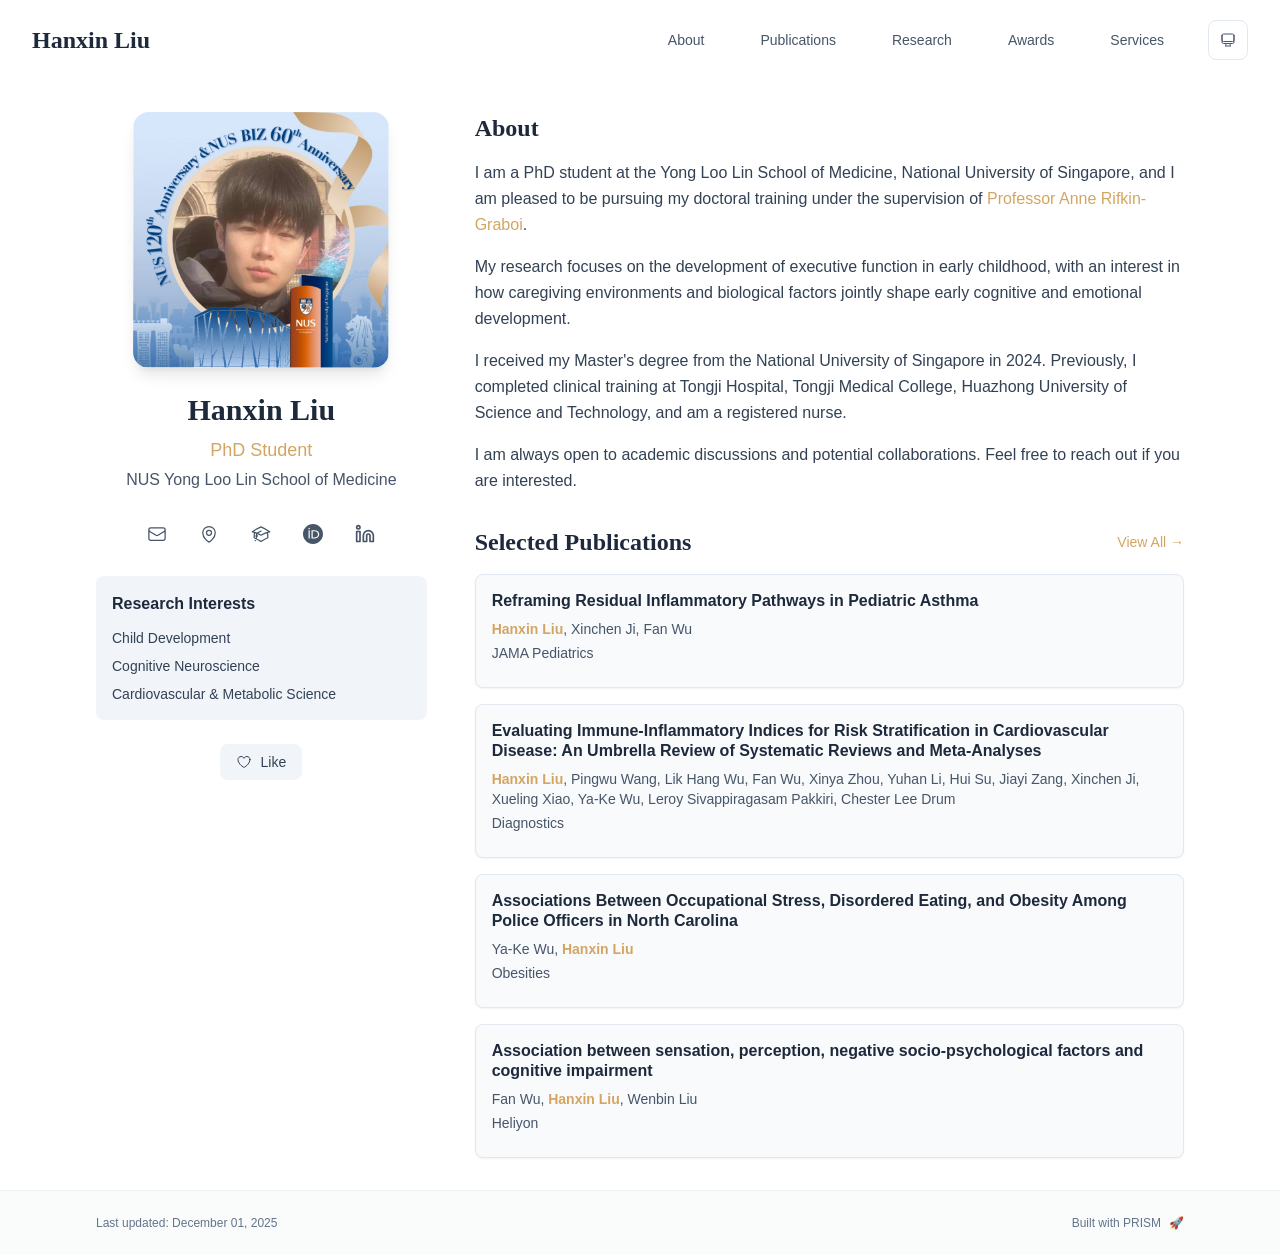
==== index.html @ 32fd1134 "Add files via upload" ====
<!DOCTYPE html><html lang="en" class="scroll-smooth"><head><meta charSet="utf-8"/><meta name="viewport" content="width=device-width, initial-scale=1"/><link rel="preload" as="image" href="/bio.jpg"/><link rel="stylesheet" href="/_next/static/css/c49b4651740069dc.css" data-precedence="next"/><link rel="preload" as="script" fetchPriority="low" href="/_next/static/chunks/webpack-dcf9f18cf6e4eb9d.js"/><script src="/_next/static/chunks/4bd1b696-70b6d399998de86a.js" async=""></script><script src="/_next/static/chunks/684-50096e198fb40285.js" async=""></script><script src="/_next/static/chunks/main-app-236dd68e7b3fca67.js" async=""></script><script src="/_next/static/chunks/161-2061caadb2018b27.js" async=""></script><script src="/_next/static/chunks/874-196dbf0660d69360.js" async=""></script><script src="/_next/static/chunks/538-db6f5e0ae9ac4156.js" async=""></script><script src="/_next/static/chunks/app/layout-16501180d33e631e.js" async=""></script><script src="/_next/static/chunks/12-4b59b9520356f054.js" async=""></script><script src="/_next/static/chunks/748-9f18ecc7c5218b77.js" async=""></script><script src="/_next/static/chunks/app/page-1da4b251d8e68644.js" async=""></script><link rel="icon" href="/favicon.svg" type="image/svg+xml"/><link rel="dns-prefetch" href="https://google-fonts.jialeliu.com"/><link rel="preconnect" href="https://google-fonts.jialeliu.com" crossorigin=""/><link rel="preload" as="style" href="https://google-fonts.jialeliu.com/css2?family=Inter:wght@300;400;500;600;700&amp;family=Crimson+Text:ital,wght@0,400;0,600;1,400&amp;display=swap"/><link rel="stylesheet" id="gfonts-css" href="https://google-fonts.jialeliu.com/css2?family=Inter:wght@300;400;500;600;700&amp;family=Crimson+Text:ital,wght@0,400;0,600;1,400&amp;display=swap" media="print"/><script>
              (function(){
                var l = document.getElementById('gfonts-css');
                if (!l) return;
                if (l.media !== 'all') {
                  l.addEventListener('load', function(){ try { l.media = 'all'; } catch(e){} });
                }
              })();
            </script><noscript><link rel="stylesheet" href="https://google-fonts.jialeliu.com/css2?family=Inter:wght@300;400;500;600;700&amp;family=Crimson+Text:ital,wght@0,400;0,600;1,400&amp;display=swap"/></noscript><script>
              try {
                const theme = localStorage.getItem('theme-storage');
                const parsed = theme ? JSON.parse(theme) : null;
                const setting = parsed?.state?.theme || 'system';
                const prefersDark = typeof window !== 'undefined' && window.matchMedia && window.matchMedia('(prefers-color-scheme: dark)').matches;
                const effective = setting === 'dark' ? 'dark' : (setting === 'light' ? 'light' : (prefersDark ? 'dark' : 'light'));
                var root = document.documentElement;
                root.classList.add(effective);
                root.setAttribute('data-theme', effective);
              } catch (e) {
                var root = document.documentElement;
                root.classList.add('light');
                root.setAttribute('data-theme', 'light');
              }
            </script><title>Hanxin Liu</title><meta name="description" content="PhD student at NUS Yong Loo Lin School of Medicine."/><meta name="author" content="Hanxin Liu"/><meta name="keywords" content="Hanxin Liu,PhD,Research,NUS Yong Loo Lin School of Medicine"/><meta name="creator" content="Hanxin Liu"/><meta name="publisher" content="Hanxin Liu"/><meta property="og:title" content="Hanxin Liu"/><meta property="og:description" content="PhD student at NUS Yong Loo Lin School of Medicine."/><meta property="og:site_name" content="Hanxin Liu&#x27;s Academic Website"/><meta property="og:locale" content="en_US"/><meta property="og:type" content="website"/><meta name="twitter:card" content="summary"/><meta name="twitter:title" content="Hanxin Liu"/><meta name="twitter:description" content="PhD student at NUS Yong Loo Lin School of Medicine."/><link rel="icon" href="/favicon.svg"/><script>document.querySelectorAll('body link[rel="icon"], body link[rel="apple-touch-icon"]').forEach(el => document.head.appendChild(el))</script><script src="/_next/static/chunks/polyfills-42372ed130431b0a.js" noModule=""></script></head><body class="font-sans antialiased"><div style="visibility:hidden"><nav class="fixed top-0 left-0 right-0 z-50" data-headlessui-state=""><div class="transition-all duration-300 ease-out bg-transparent" style="transform:translateY(-100px)"><div class="max-w-7xl mx-auto px-4 sm:px-6 lg:px-8"><div class="flex justify-between items-center h-16 lg:h-20"><div class="flex-shrink-0" tabindex="0"><a class="text-xl lg:text-2xl font-serif font-semibold text-primary hover:text-accent transition-colors duration-200" href="/">Hanxin Liu</a></div><div class="hidden lg:block"><div class="ml-10 flex items-center space-x-8"><div class="flex items-baseline space-x-8"><a class="relative px-3 py-2 text-sm font-medium transition-all duration-200 rounded hover:bg-accent/10 hover:shadow-sm text-primary" href="/"><span class="relative z-10">About</span><div class="absolute inset-0 bg-accent/10 rounded-lg"></div></a><a class="relative px-3 py-2 text-sm font-medium transition-all duration-200 rounded hover:bg-accent/10 hover:shadow-sm text-neutral-600 hover:text-primary" href="/publications/"><span class="relative z-10">Publications</span></a><a class="relative px-3 py-2 text-sm font-medium transition-all duration-200 rounded hover:bg-accent/10 hover:shadow-sm text-neutral-600 hover:text-primary" href="/research/"><span class="relative z-10">Research</span></a><a class="relative px-3 py-2 text-sm font-medium transition-all duration-200 rounded hover:bg-accent/10 hover:shadow-sm text-neutral-600 hover:text-primary" href="/awards/"><span class="relative z-10">Awards</span></a><a class="relative px-3 py-2 text-sm font-medium transition-all duration-200 rounded hover:bg-accent/10 hover:shadow-sm text-neutral-600 hover:text-primary" href="/services/"><span class="relative z-10">Services</span></a></div><div class="flex items-center justify-center w-10 h-10 rounded-lg border border-neutral-200 dark:border-[rgba(148,163,184,0.24)] bg-background dark:bg-neutral-800"><div class="w-4 h-4 rounded-full bg-neutral-300 animate-pulse"></div></div></div></div><div class="lg:hidden flex items-center space-x-2"><div class="flex items-center justify-center w-10 h-10 rounded-lg border border-neutral-200 dark:border-[rgba(148,163,184,0.24)] bg-background dark:bg-neutral-800"><div class="w-4 h-4 rounded-full bg-neutral-300 animate-pulse"></div></div><button class="inline-flex items-center justify-center p-2 rounded-md text-neutral-600 hover:text-primary hover:bg-neutral-100 dark:hover:bg-neutral-800 focus:outline-none focus:ring-2 focus:ring-inset focus:ring-accent transition-colors duration-200" id="headlessui-disclosure-button-«R5pdb»" type="button" aria-expanded="false" data-headlessui-state=""><span class="sr-only">Open main menu</span><div><svg xmlns="http://www.w3.org/2000/svg" fill="none" viewBox="0 0 24 24" stroke-width="1.5" stroke="currentColor" aria-hidden="true" data-slot="icon" class="block h-6 w-6"><path stroke-linecap="round" stroke-linejoin="round" d="M3.75 6.75h16.5M3.75 12h16.5m-16.5 5.25h16.5"></path></svg></div></button></div></div></div></div></nav><main class="min-h-screen pt-16 lg:pt-20"><div class="max-w-6xl mx-auto px-4 sm:px-6 lg:px-8 py-8 bg-background min-h-screen"><div class="grid grid-cols-1 lg:grid-cols-3 gap-12"><div class="lg:col-span-1"><div class="sticky top-8" style="opacity:0;transform:translateY(20px)"><div class="w-64 h-64 mx-auto mb-6 rounded-2xl overflow-hidden shadow-lg hover:shadow-xl transition-all duration-200 hover:scale-105"><img alt="Hanxin Liu" width="256" height="256" decoding="async" data-nimg="1" class="w-full h-full object-cover object-[32%_center]" style="color:transparent" src="/bio.jpg"/></div><div class="text-center mb-6"><h1 class="text-3xl font-serif font-bold text-primary mb-2">Hanxin Liu</h1><p class="text-lg text-accent font-medium mb-1">PhD Student</p><p class="text-neutral-600 mb-2">NUS Yong Loo Lin School of Medicine</p></div><div class="flex flex-wrap justify-center gap-3 sm:gap-4 mb-6 relative px-2"><div class="relative"><button class="p-2 sm:p-2 transition-colors duration-200 text-neutral-600 dark:text-neutral-400 hover:text-accent" aria-label="Email"><svg xmlns="http://www.w3.org/2000/svg" fill="none" viewBox="0 0 24 24" stroke-width="1.5" stroke="currentColor" aria-hidden="true" data-slot="icon" class="h-5 w-5"><path stroke-linecap="round" stroke-linejoin="round" d="M21.75 6.75v10.5a2.25 2.25 0 0 1-2.25 2.25h-15a2.25 2.25 0 0 1-2.25-2.25V6.75m19.5 0A2.25 2.25 0 0 0 19.5 4.5h-15a2.25 2.25 0 0 0-2.25 2.25m19.5 0v.243a2.25 2.25 0 0 1-1.07 1.916l-7.5 4.615a2.25 2.25 0 0 1-2.36 0L3.32 8.91a2.25 2.25 0 0 1-1.07-1.916V6.75"></path></svg></button></div><div class="relative"><button class="p-2 sm:p-2 transition-colors duration-200 text-neutral-600 dark:text-neutral-400 hover:text-accent" aria-label="Location"><svg xmlns="http://www.w3.org/2000/svg" fill="none" viewBox="0 0 24 24" stroke-width="1.5" stroke="currentColor" aria-hidden="true" data-slot="icon" class="h-5 w-5"><path stroke-linecap="round" stroke-linejoin="round" d="M15 10.5a3 3 0 1 1-6 0 3 3 0 0 1 6 0Z"></path><path stroke-linecap="round" stroke-linejoin="round" d="M19.5 10.5c0 7.142-7.5 11.25-7.5 11.25S4.5 17.642 4.5 10.5a7.5 7.5 0 1 1 15 0Z"></path></svg></button></div><a href="https://scholar.google.com/citations?user=C9t6Hq4AAAAJ&amp;hl=en&amp;sortby=pubdate" target="_blank" rel="noopener noreferrer" class="p-2 sm:p-2 text-neutral-600 dark:text-neutral-400 hover:text-accent transition-colors duration-200" aria-label="Google Scholar"><svg xmlns="http://www.w3.org/2000/svg" fill="none" viewBox="0 0 24 24" stroke-width="1.5" stroke="currentColor" aria-hidden="true" data-slot="icon" class="h-5 w-5"><path stroke-linecap="round" stroke-linejoin="round" d="M4.26 10.147a60.438 60.438 0 0 0-.491 6.347A48.62 48.62 0 0 1 12 20.904a48.62 48.62 0 0 1 8.232-4.41 60.46 60.46 0 0 0-.491-6.347m-15.482 0a50.636 50.636 0 0 0-2.658-.813A59.906 59.906 0 0 1 12 3.493a59.903 59.903 0 0 1 10.399 5.84c-.896.248-1.783.52-2.658.814m-15.482 0A50.717 50.717 0 0 1 12 13.489a50.702 50.702 0 0 1 7.74-3.342M6.75 15a.75.75 0 1 0 0-1.5.75.75 0 0 0 0 1.5Zm0 0v-3.675A55.378 55.378 0 0 1 12 8.443m-7.007 11.55A5.981 5.981 0 0 0 6.75 15.75v-1.5"></path></svg></a><a href="https://orcid.org/0009-0001-0729-7092" target="_blank" rel="noopener noreferrer" class="p-2 sm:p-2 text-neutral-600 dark:text-neutral-400 hover:text-accent transition-colors duration-200" aria-label="ORCID"><svg viewBox="0 0 24 24" fill="currentColor" class="h-5 w-5" xmlns="http://www.w3.org/2000/svg"><path d="M12 0C5.372 0 0 5.372 0 12s5.372 12 12 12 12-5.372 12-12S18.628 0 12 0zM7.369 4.378c.525 0 .947.431.947.947s-.422.947-.947.947a.95.95 0 0 1-.947-.947c0-.525.422-.947.947-.947zm-.722 3.038h1.444v10.041H6.647V7.416zm3.562 0h3.9c3.712 0 5.344 2.653 5.344 5.025 0 2.578-2.016 5.025-5.325 5.025h-3.919V7.416zm1.444 1.303v7.444h2.297c3.272 0 4.022-2.484 4.022-3.722 0-2.016-1.284-3.722-4.097-3.722h-2.222z"></path></svg></a><a href="https://www.linkedin.com/in/hanxinliu" target="_blank" rel="noopener noreferrer" class="p-2 sm:p-2 text-neutral-600 dark:text-neutral-400 hover:text-accent transition-colors duration-200" aria-label="LinkedIn"><svg xmlns="http://www.w3.org/2000/svg" width="24" height="24" viewBox="0 0 24 24" fill="none" stroke="currentColor" stroke-width="2" stroke-linecap="round" stroke-linejoin="round" class="lucide lucide-linkedin h-5 w-5" aria-hidden="true"><path d="M16 8a6 6 0 0 1 6 6v7h-4v-7a2 2 0 0 0-2-2 2 2 0 0 0-2 2v7h-4v-7a6 6 0 0 1 6-6z"></path><rect width="4" height="12" x="2" y="9"></rect><circle cx="4" cy="4" r="2"></circle></svg></a></div><div class="bg-neutral-100 dark:bg-neutral-800 rounded-lg p-4 mb-6 hover:shadow-lg transition-all duration-200 hover:scale-[1.02]"><h3 class="font-semibold text-primary mb-3">Research Interests</h3><div class="space-y-2 text-sm text-neutral-700 dark:text-neutral-500"><div>Child Development</div><div>Cognitive Neuroscience</div><div>Cardiovascular &amp; Metabolic Science</div></div></div><div class="flex justify-center"><div class="relative"><button class="flex items-center space-x-2 px-4 py-2 rounded-lg font-medium text-sm transition-all duration-200 bg-neutral-100 dark:bg-neutral-800 text-neutral-700 dark:text-neutral-500 hover:bg-red-50 dark:hover:bg-red-900/20 hover:text-red-600 dark:hover:text-red-400 cursor-pointer" tabindex="0"><svg xmlns="http://www.w3.org/2000/svg" fill="none" viewBox="0 0 24 24" stroke-width="1.5" stroke="currentColor" aria-hidden="true" data-slot="icon" class="h-4 w-4"><path stroke-linecap="round" stroke-linejoin="round" d="M21 8.25c0-2.485-2.099-4.5-4.688-4.5-1.935 0-3.597 1.126-4.312 2.733-.715-1.607-2.377-2.733-4.313-2.733C5.1 3.75 3 5.765 3 8.25c0 7.22 9 12 9 12s9-4.78 9-12Z"></path></svg><span>Like</span></button></div></div></div></div><div class="lg:col-span-2 space-y-8"><section id="about" class="scroll-mt-24 space-y-8"><section style="opacity:0;transform:translateY(20px)"><h2 class="text-2xl font-serif font-bold text-primary mb-4">About</h2><div class="text-neutral-700 dark:text-neutral-600 leading-relaxed"><p class="mb-4 last:mb-0">I am a PhD student at the Yong Loo Lin School of Medicine, National University of Singapore, and I am pleased to be pursuing my doctoral training under the supervision of <a href="https://discovery.nus.edu.sg/28532-anne-rifkingraboi" node="[object Object]" target="_blank" rel="noopener noreferrer" class="text-accent font-medium transition-all duration-200 rounded hover:bg-accent/10 hover:shadow-sm">Professor Anne Rifkin-Graboi</a>.</p>
<p class="mb-4 last:mb-0">My research focuses on the development of executive function in early childhood, with an interest in how caregiving environments and biological factors jointly shape early cognitive and emotional development.</p>
<p class="mb-4 last:mb-0">I received my Master&#x27;s degree from the National University of Singapore in 2024. Previously, I completed clinical training at Tongji Hospital, Tongji Medical College, Huazhong University of Science and Technology, and am a registered nurse.</p>
<p class="mb-4 last:mb-0">I am always open to academic discussions and potential collaborations. Feel free to reach out if you are interested.</p></div></section><section style="opacity:0;transform:translateY(20px)"><div class="flex items-center justify-between mb-4"><h2 class="text-2xl font-serif font-bold text-primary">Selected Publications</h2><a class="text-accent hover:text-accent-dark text-sm font-medium transition-all duration-200 rounded hover:bg-accent/10 hover:shadow-sm" href="/publications/">View All →</a></div><div class="space-y-4"><div class="bg-neutral-50 dark:bg-neutral-800 p-4 rounded-lg shadow-sm border border-neutral-200 dark:border-[rgba(148,163,184,0.24)] hover:shadow-lg transition-all duration-200 hover:scale-[1.02]" style="opacity:0;transform:translateY(20px)"><h3 class="font-semibold text-primary mb-2 leading-tight">Reframing Residual Inflammatory Pathways in Pediatric Asthma</h3><p class="text-sm text-neutral-600 dark:text-neutral-500 mb-1"><span><span class="font-semibold text-accent ">Hanxin Liu</span>, </span><span><span class=" ">Xinchen Ji</span>, </span><span><span class=" ">Fan Wu</span></span></p><p class="text-sm text-neutral-600 dark:text-neutral-500 mb-2">JAMA Pediatrics</p></div><div class="bg-neutral-50 dark:bg-neutral-800 p-4 rounded-lg shadow-sm border border-neutral-200 dark:border-[rgba(148,163,184,0.24)] hover:shadow-lg transition-all duration-200 hover:scale-[1.02]" style="opacity:0;transform:translateY(20px)"><h3 class="font-semibold text-primary mb-2 leading-tight">Evaluating Immune-Inflammatory Indices for Risk Stratification in Cardiovascular Disease: An Umbrella Review of Systematic Reviews and Meta-Analyses</h3><p class="text-sm text-neutral-600 dark:text-neutral-500 mb-1"><span><span class="font-semibold text-accent ">Hanxin Liu</span>, </span><span><span class=" ">Pingwu Wang</span>, </span><span><span class=" ">Lik Hang Wu</span>, </span><span><span class=" ">Fan Wu</span>, </span><span><span class=" ">Xinya Zhou</span>, </span><span><span class=" ">Yuhan Li</span>, </span><span><span class=" ">Hui Su</span>, </span><span><span class=" ">Jiayi Zang</span>, </span><span><span class=" ">Xinchen Ji</span>, </span><span><span class=" ">Xueling Xiao</span>, </span><span><span class=" ">Ya-Ke Wu</span>, </span><span><span class=" ">Leroy Sivappiragasam Pakkiri</span>, </span><span><span class=" ">Chester Lee Drum</span></span></p><p class="text-sm text-neutral-600 dark:text-neutral-500 mb-2">Diagnostics</p></div><div class="bg-neutral-50 dark:bg-neutral-800 p-4 rounded-lg shadow-sm border border-neutral-200 dark:border-[rgba(148,163,184,0.24)] hover:shadow-lg transition-all duration-200 hover:scale-[1.02]" style="opacity:0;transform:translateY(20px)"><h3 class="font-semibold text-primary mb-2 leading-tight">Associations Between Occupational Stress, Disordered Eating, and Obesity Among Police Officers in North Carolina</h3><p class="text-sm text-neutral-600 dark:text-neutral-500 mb-1"><span><span class=" ">Ya-Ke Wu</span>, </span><span><span class="font-semibold text-accent ">Hanxin Liu</span></span></p><p class="text-sm text-neutral-600 dark:text-neutral-500 mb-2">Obesities</p></div><div class="bg-neutral-50 dark:bg-neutral-800 p-4 rounded-lg shadow-sm border border-neutral-200 dark:border-[rgba(148,163,184,0.24)] hover:shadow-lg transition-all duration-200 hover:scale-[1.02]" style="opacity:0;transform:translateY(20px)"><h3 class="font-semibold text-primary mb-2 leading-tight">Association between sensation, perception, negative socio-psychological factors and cognitive impairment</h3><p class="text-sm text-neutral-600 dark:text-neutral-500 mb-1"><span><span class=" ">Fan Wu</span>, </span><span><span class="font-semibold text-accent ">Hanxin Liu</span>, </span><span><span class=" ">Wenbin Liu</span></span></p><p class="text-sm text-neutral-600 dark:text-neutral-500 mb-2">Heliyon</p></div></div></section></section></div></div></div><!--$--><!--/$--><!--$--><!--/$--></main><footer class="border-t border-neutral-200/50 bg-neutral-50/50 dark:bg-neutral-900/50 dark:border-neutral-700/50"><div class="max-w-6xl mx-auto px-4 sm:px-6 lg:px-8 py-6"><div class="flex flex-col sm:flex-row justify-between items-center gap-2"><p class="text-xs text-neutral-500">Last updated: <!-- -->December 01, 2025</p><p class="text-xs text-neutral-500 flex items-center"><a href="https://github.com/xyjoey/PRISM" target="_blank" rel="noopener noreferrer">Built with PRISM</a><span class="ml-2">🚀</span></p></div></div></footer></div><script src="/_next/static/chunks/webpack-dcf9f18cf6e4eb9d.js" async=""></script><script>(self.__next_f=self.__next_f||[]).push([0])</script><script>self.__next_f.push([1,"1:\"$Sreact.fragment\"\n2:I[3719,[\"161\",\"static/chunks/161-2061caadb2018b27.js\",\"874\",\"static/chunks/874-196dbf0660d69360.js\",\"538\",\"static/chunks/538-db6f5e0ae9ac4156.js\",\"177\",\"static/chunks/app/layout-16501180d33e631e.js\"],\"ThemeProvider\"]\n3:I[768,[\"161\",\"static/chunks/161-2061caadb2018b27.js\",\"874\",\"static/chunks/874-196dbf0660d69360.js\",\"538\",\"static/chunks/538-db6f5e0ae9ac4156.js\",\"177\",\"static/chunks/app/layout-16501180d33e631e.js\"],\"default\"]\n4:I[7555,[],\"\"]\n5:I[1295,[],\"\"]\n6:I[2548,[\"161\",\"static/chunks/161-2061caadb2018b27.js\",\"874\",\"static/chunks/874-196dbf0660d69360.js\",\"538\",\"static/chunks/538-db6f5e0ae9ac4156.js\",\"177\",\"static/chunks/app/layout-16501180d33e631e.js\"],\"default\"]\n7:I[7437,[\"161\",\"static/chunks/161-2061caadb2018b27.js\",\"12\",\"static/chunks/12-4b59b9520356f054.js\",\"874\",\"static/chunks/874-196dbf0660d69360.js\",\"748\",\"static/chunks/748-9f18ecc7c5218b77.js\",\"974\",\"static/chunks/app/page-1da4b251d8e68644.js\"],\"default\"]\n8:I[9507,[\"161\",\"static/chunks/161-2061caadb2018b27.js\",\"12\",\"static/chunks/12-4b59b9520356f054.js\",\"874\",\"static/chunks/874-196dbf0660d69360.js\",\"748\",\"static/chunks/748-9f18ecc7c5218b77.js\",\"974\",\"static/chunks/app/page-1da4b251d8e68644.js\"],\"default\"]\n9:I[5218,[\"161\",\"static/chunks/161-2061caadb2018b27.js\",\"12\",\"static/chunks/12-4b59b9520356f054.js\",\"874\",\"static/chunks/874-196dbf0660d69360.js\",\"748\",\"static/chunks/748-9f18ecc7c5218b77.js\",\"974\",\"static/chunks/app/page-1da4b251d8e68644.js\"],\"default\"]\na:I[9665,[],\"MetadataBoundary\"]\nc:I[9665,[],\"OutletBoundary\"]\nf:I[4911,[],\"AsyncMetadataOutlet\"]\n11:I[9665,[],\"ViewportBoundary\"]\n13:I[6614,[],\"\"]\n:HL[\"/_next/static/css/c49b4651740069dc.css\",\"style\"]\n"])</script><script>self.__next_f.push([1,"0:{\"P\":null,\"b\":\"_r0JbCl83ejbE6G-gMsQu\",\"p\":\"\",\"c\":[\"\",\"\"],\"i\":false,\"f\":[[[\"\",{\"children\":[\"__PAGE__\",{}]},\"$undefined\",\"$undefined\",true],[\"\",[\"$\",\"$1\",\"c\",{\"children\":[[[\"$\",\"link\",\"0\",{\"rel\":\"stylesheet\",\"href\":\"/_next/static/css/c49b4651740069dc.css\",\"precedence\":\"next\",\"crossOrigin\":\"$undefined\",\"nonce\":\"$undefined\"}]],[\"$\",\"html\",null,{\"lang\":\"en\",\"className\":\"scroll-smooth\",\"suppressHydrationWarning\":true,\"children\":[[\"$\",\"head\",null,{\"children\":[[\"$\",\"link\",null,{\"rel\":\"icon\",\"href\":\"/favicon.svg\",\"type\":\"image/svg+xml\"}],[\"$\",\"link\",null,{\"rel\":\"dns-prefetch\",\"href\":\"https://google-fonts.jialeliu.com\"}],[\"$\",\"link\",null,{\"rel\":\"preconnect\",\"href\":\"https://google-fonts.jialeliu.com\",\"crossOrigin\":\"\"}],[\"$\",\"link\",null,{\"rel\":\"preload\",\"as\":\"style\",\"href\":\"https://google-fonts.jialeliu.com/css2?family=Inter:wght@300;400;500;600;700\u0026family=Crimson+Text:ital,wght@0,400;0,600;1,400\u0026display=swap\"}],[\"$\",\"link\",null,{\"rel\":\"stylesheet\",\"id\":\"gfonts-css\",\"href\":\"https://google-fonts.jialeliu.com/css2?family=Inter:wght@300;400;500;600;700\u0026family=Crimson+Text:ital,wght@0,400;0,600;1,400\u0026display=swap\",\"media\":\"print\"}],[\"$\",\"script\",null,{\"dangerouslySetInnerHTML\":{\"__html\":\"\\n              (function(){\\n                var l = document.getElementById('gfonts-css');\\n                if (!l) return;\\n                if (l.media !== 'all') {\\n                  l.addEventListener('load', function(){ try { l.media = 'all'; } catch(e){} });\\n                }\\n              })();\\n            \"}}],[\"$\",\"noscript\",null,{\"children\":[\"$\",\"link\",null,{\"rel\":\"stylesheet\",\"href\":\"https://google-fonts.jialeliu.com/css2?family=Inter:wght@300;400;500;600;700\u0026family=Crimson+Text:ital,wght@0,400;0,600;1,400\u0026display=swap\"}]}],[\"$\",\"script\",null,{\"dangerouslySetInnerHTML\":{\"__html\":\"\\n              try {\\n                const theme = localStorage.getItem('theme-storage');\\n                const parsed = theme ? JSON.parse(theme) : null;\\n                const setting = parsed?.state?.theme || 'system';\\n                const prefersDark = typeof window !== 'undefined' \u0026\u0026 window.matchMedia \u0026\u0026 window.matchMedia('(prefers-color-scheme: dark)').matches;\\n                const effective = setting === 'dark' ? 'dark' : (setting === 'light' ? 'light' : (prefersDark ? 'dark' : 'light'));\\n                var root = document.documentElement;\\n                root.classList.add(effective);\\n                root.setAttribute('data-theme', effective);\\n              } catch (e) {\\n                var root = document.documentElement;\\n                root.classList.add('light');\\n                root.setAttribute('data-theme', 'light');\\n              }\\n            \"}}]]}],[\"$\",\"body\",null,{\"className\":\"font-sans antialiased\",\"children\":[\"$\",\"$L2\",null,{\"children\":[[\"$\",\"$L3\",null,{\"items\":[{\"title\":\"About\",\"type\":\"page\",\"target\":\"about\",\"href\":\"/\"},{\"title\":\"Publications\",\"type\":\"page\",\"target\":\"publications\",\"href\":\"/publications\"},{\"title\":\"Research\",\"type\":\"page\",\"target\":\"research\",\"href\":\"/research\"},{\"title\":\"Awards\",\"type\":\"page\",\"target\":\"awards\",\"href\":\"/awards\"},{\"title\":\"Services\",\"type\":\"page\",\"target\":\"services\",\"href\":\"/services\"}],\"siteTitle\":\"Hanxin Liu\",\"enableOnePageMode\":false}],[\"$\",\"main\",null,{\"className\":\"min-h-screen pt-16 lg:pt-20\",\"children\":[\"$\",\"$L4\",null,{\"parallelRouterKey\":\"children\",\"error\":\"$undefined\",\"errorStyles\":\"$undefined\",\"errorScripts\":\"$undefined\",\"template\":[\"$\",\"$L5\",null,{}],\"templateStyles\":\"$undefined\",\"templateScripts\":\"$undefined\",\"notFound\":[[[\"$\",\"title\",null,{\"children\":\"404: This page could not be found.\"}],[\"$\",\"div\",null,{\"style\":{\"fontFamily\":\"system-ui,\\\"Segoe UI\\\",Roboto,Helvetica,Arial,sans-serif,\\\"Apple Color Emoji\\\",\\\"Segoe UI Emoji\\\"\",\"height\":\"100vh\",\"textAlign\":\"center\",\"display\":\"flex\",\"flexDirection\":\"column\",\"alignItems\":\"center\",\"justifyContent\":\"center\"},\"children\":[\"$\",\"div\",null,{\"children\":[[\"$\",\"style\",null,{\"dangerouslySetInnerHTML\":{\"__html\":\"body{color:#000;background:#fff;margin:0}.next-error-h1{border-right:1px solid rgba(0,0,0,.3)}@media (prefers-color-scheme:dark){body{color:#fff;background:#000}.next-error-h1{border-right:1px solid rgba(255,255,255,.3)}}\"}}],[\"$\",\"h1\",null,{\"className\":\"next-error-h1\",\"style\":{\"display\":\"inline-block\",\"margin\":\"0 20px 0 0\",\"padding\":\"0 23px 0 0\",\"fontSize\":24,\"fontWeight\":500,\"verticalAlign\":\"top\",\"lineHeight\":\"49px\"},\"children\":404}],[\"$\",\"div\",null,{\"style\":{\"display\":\"inline-block\"},\"children\":[\"$\",\"h2\",null,{\"style\":{\"fontSize\":14,\"fontWeight\":400,\"lineHeight\":\"49px\",\"margin\":0},\"children\":\"This page could not be found.\"}]}]]}]}]],[]],\"forbidden\":\"$undefined\",\"unauthorized\":\"$undefined\"}]}],[\"$\",\"$L6\",null,{\"lastUpdated\":\"December 01, 2025\"}]]}]}]]}]]}],{\"children\":[\"__PAGE__\",[\"$\",\"$1\",\"c\",{\"children\":[[\"$\",\"div\",null,{\"className\":\"max-w-6xl mx-auto px-4 sm:px-6 lg:px-8 py-8 bg-background min-h-screen\",\"children\":[\"$\",\"div\",null,{\"className\":\"grid grid-cols-1 lg:grid-cols-3 gap-12\",\"children\":[[\"$\",\"div\",null,{\"className\":\"lg:col-span-1\",\"children\":[\"$\",\"$L7\",null,{\"author\":{\"name\":\"Hanxin Liu\",\"title\":\"PhD Student\",\"institution\":\"NUS Yong Loo Lin School of Medicine\",\"avatar\":\"/bio.jpg\"},\"social\":{\"email\":\"hanxin_liu@u.nus.edu\",\"location\":\"Singapore\",\"location_url\":\"https://maps.google.com/?q=Yong+Loo+Lin+School+of+Medicine+NUS\",\"location_details\":[\"NUHS Tower Block\",\"1E Kent Ridge Road, Singapore\"],\"google_scholar\":\"https://scholar.google.com/citations?user=C9t6Hq4AAAAJ\u0026hl=en\u0026sortby=pubdate\",\"orcid\":\"https://orcid.org/0009-0001-0729-7092\",\"linkedin\":\"https://www.linkedin.com/in/hanxinliu\"},\"features\":{\"enable_likes\":true,\"enable_one_page_mode\":false},\"researchInterests\":[\"Child Development\",\"Cognitive Neuroscience\",\"Cardiovascular \u0026 Metabolic Science\"]}]}],[\"$\",\"div\",null,{\"className\":\"lg:col-span-2 space-y-8\",\"children\":[[\"$\",\"section\",\"about\",{\"id\":\"about\",\"className\":\"scroll-mt-24 space-y-8\",\"children\":[[[\"$\",\"$L8\",\"about\",{\"content\":\"I am a PhD student at the Yong Loo Lin School of Medicine, National University of Singapore, and I am pleased to be pursuing my doctoral training under the supervision of [Professor Anne Rifkin-Graboi](https://discovery.nus.edu.sg/28532-anne-rifkingraboi).\\n\\nMy research focuses on the development of executive function in early childhood, with an interest in how caregiving environments and biological factors jointly shape early cognitive and emotional development.\\n\\nI received my Master's degree from the National University of Singapore in 2024. Previously, I completed clinical training at Tongji Hospital, Tongji Medical College, Huazhong University of Science and Technology, and am a registered nurse.\\n\\nI am always open to academic discussions and potential collaborations. Feel free to reach out if you are interested.\",\"title\":\"About\"}],[\"$\",\"$L9\",\"featured_publications\",{\"publications\":[{\"id\":\"liu2025reframing\",\"title\":\"Reframing Residual Inflammatory Pathways in Pediatric Asthma\",\"authors\":[{\"name\":\"Hanxin Liu\",\"isHighlighted\":true,\"isCorresponding\":false,\"isCoAuthor\":false},{\"name\":\"Xinchen Ji\",\"isHighlighted\":false,\"isCorresponding\":false,\"isCoAuthor\":false},{\"name\":\"Fan Wu\",\"isHighlighted\":false,\"isCorresponding\":false,\"isCoAuthor\":false}],\"year\":2025,\"type\":\"journal\",\"status\":\"published\",\"tags\":[\"JCR-Q1\"],\"keywords\":\"$0:f:0:1:2:children:1:props:children:0:props:children:props:children:1:props:children:0:props:children:0:1:props:publications:0:tags\",\"researchArea\":\"machine-learning\",\"journal\":\"JAMA Pediatrics\",\"conference\":\"\",\"doi\":\"https://doi.org/10.1001/jamapediatrics.2025.4276\",\"abstract\":\"\",\"description\":\"\",\"selected\":true,\"bibtex\":\"@article{liu2025reframing,\\n  title = {Reframing Residual Inflammatory Pathways in Pediatric Asthma},\\n  author = {Liu, Hanxin and Ji, Xinchen and Wu, Fan},\\n  journal = {JAMA Pediatrics},\\n  year = {2025},\\n  doi = {https://doi.org/10.1001/jamapediatrics.2025.4276}\\n}\"},{\"id\":\"liu2025evaluating\",\"title\":\"Evaluating Immune-Inflammatory Indices for Risk Stratification in Cardiovascular Disease: An Umbrella Review of Systematic Reviews and Meta-Analyses\",\"authors\":[{\"name\":\"Hanxin Liu\",\"isHighlighted\":true,\"isCorresponding\":false,\"isCoAuthor\":false},{\"name\":\"Pingwu Wang\",\"isHighlighted\":false,\"isCorresponding\":false,\"isCoAuthor\":false},{\"name\":\"Lik Hang Wu\",\"isHighlighted\":false,\"isCorresponding\":false,\"isCoAuthor\":false},{\"name\":\"Fan Wu\",\"isHighlighted\":false,\"isCorresponding\":false,\"isCoAuthor\":false},{\"name\":\"Xinya Zhou\",\"isHighlighted\":false,\"isCorresponding\":false,\"isCoAuthor\":false},{\"name\":\"Yuhan Li\",\"isHighlighted\":false,\"isCorresponding\":false,\"isCoAuthor\":false},{\"name\":\"Hui Su\",\"isHighlighted\":false,\"isCorresponding\":false,\"isCoAuthor\":false},{\"name\":\"Jiayi Zang\",\"isHighlighted\":false,\"isCorresponding\":false,\"isCoAuthor\":false},{\"name\":\"Xinchen Ji\",\"isHighlighted\":false,\"isCorresponding\":false,\"isCoAuthor\":false},{\"name\":\"Xueling Xiao\",\"isHighlighted\":false,\"isCorresponding\":false,\"isCoAuthor\":false},{\"name\":\"Ya-Ke Wu\",\"isHighlighted\":false,\"isCorresponding\":false,\"isCoAuthor\":false},{\"name\":\"Leroy Sivappiragasam Pakkiri\",\"isHighlighted\":false,\"isCorresponding\":false,\"isCoAuthor\":false},{\"name\":\"Chester Lee Drum\",\"isHighlighted\":false,\"isCorresponding\":false,\"isCoAuthor\":false}],\"year\":2025,\"type\":\"journal\",\"status\":\"published\",\"tags\":[\"JCR-Q1\"],\"keywords\":\"$0:f:0:1:2:children:1:props:children:0:props:children:props:children:1:props:children:0:props:children:0:1:props:publications:1:tags\",\"researchArea\":\"machine-learning\",\"journal\":\"Diagnostics\",\"conference\":\"\",\"volume\":\"15\",\"issue\":\"22\",\"pages\":\"2862\",\"doi\":\"https://doi.org/10.3390/diagnostics15222862\",\"abstract\":\"\",\"description\":\"\",\"selected\":true,\"bibtex\":\"@article{liu2025evaluating,\\n  title = {Evaluating Immune-Inflammatory Indices for Risk Stratification in Cardiovascular Disease: An Umbrella Review of Systematic Reviews and Meta-Analyses},\\n  author = {Liu, Hanxin and Wang, Pingwu and Wu, Lik Hang and Wu, Fan and Zhou, Xinya and Li, Yuhan and Su, Hui and Zang, Jiayi and Ji, Xinchen and Xiao, Xueling and Wu, Ya-Ke and Pakkiri, Leroy Sivappiragasam and Drum, Chester Lee},\\n  journal = {Diagnostics},\\n  year = {2025},\\n  volume = {15},\\n  number = {22},\\n  pages = {2862},\\n  publisher = {Multidisciplinary Digital Publishing Institute},\\n  doi = {https://doi.org/10.3390/diagnostics15222862}\\n}\"},{\"id\":\"wu2025associations\",\"title\":\"Associations Between Occupational Stress, Disordered Eating, and Obesity Among Police Officers in North Carolina\",\"authors\":[{\"name\":\"Ya-Ke Wu\",\"isHighlighted\":false,\"isCorresponding\":false,\"isCoAuthor\":false},{\"name\":\"Hanxin Liu\",\"isHighlighted\":true,\"isCorresponding\":false,\"isCoAuthor\":false}],\"year\":2025,\"type\":\"journal\",\"status\":\"published\",\"tags\":[],\"keywords\":\"$0:f:0:1:2:children:1:props:children:0:props:children:props:children:1:props:children:0:props:children:0:1:props:publications:2:tags\",\"researchArea\":\"machine-learning\",\"journal\":\"Obesities\",\"conference\":\"\",\"volume\":\"5\",\"issue\":\"3\",\"pages\":\"65\",\"doi\":\"https://doi.org/10.3390/obesities5030065\",\"abstract\":\"\",\"description\":\"\",\"selected\":true,\"bibtex\":\"@article{wu2025associations,\\n  title = {Associations Between Occupational Stress, Disordered Eating, and Obesity Among Police Officers in North Carolina},\\n  author = {Wu, Ya-Ke and Liu, Hanxin},\\n  journal = {Obesities},\\n  year = {2025},\\n  volume = {5},\\n  number = {3},\\n  pages = {65},\\n  publisher = {Multidisciplinary Digital Publishing Institute},\\n  doi = {https://doi.org/10.3390/obesities5030065}\\n}\"},{\"id\":\"wu2023association\",\"title\":\"Association between sensation, perception, negative socio-psychological factors and cognitive impairment\",\"authors\":[{\"name\":\"Fan Wu\",\"isHighlighted\":false,\"isCorresponding\":false,\"isCoAuthor\":false},{\"name\":\"Hanxin Liu\",\"isHighlighted\":true,\"isCorresponding\":false,\"isCoAuthor\":false},{\"name\":\"Wenbin Liu\",\"isHighlighted\":false,\"isCorresponding\":false,\"isCoAuthor\":false}],\"year\":2023,\"type\":\"journal\",\"status\":\"published\",\"tags\":[\"JCR-Q1\"],\"keywords\":\"$0:f:0:1:2:children:1:props:children:0:props:children:props:children:1:props:children:0:props:children:0:1:props:publications:3:tags\",\"researchArea\":\"machine-learning\",\"journal\":\"Heliyon\",\"conference\":\"\",\"volume\":\"9\",\"issue\":\"11\",\"doi\":\"https://doi.org/10.1016/j.heliyon.2023.e22101\",\"abstract\":\"\",\"description\":\"\",\"selected\":true,\"bibtex\":\"@article{wu2023association,\\n  title = {Association between sensation, perception, negative socio-psychological factors and cognitive impairment},\\n  author = {Wu, Fan and Liu, Hanxin and Liu, Wenbin},\\n  journal = {Heliyon},\\n  year = {2023},\\n  volume = {9},\\n  number = {11},\\n  publisher = {Elsevier},\\n  doi = {https://doi.org/10.1016/j.heliyon.2023.e22101}\\n}\"}],\"title\":\"Selected Publications\",\"enableOnePageMode\":false}]],false,false,false]}]]}]]}]}],[\"$\",\"$La\",null,{\"children\":\"$Lb\"}],null,[\"$\",\"$Lc\",null,{\"children\":[\"$Ld\",\"$Le\",[\"$\",\"$Lf\",null,{\"promise\":\"$@10\"}]]}]]}],{},null,false]},null,false],[\"$\",\"$1\",\"h\",{\"children\":[null,[\"$\",\"$1\",\"uLJ-SGKgbuQq2jzGUk_Yk\",{\"children\":[[\"$\",\"$L11\",null,{\"children\":\"$L12\"}],null]}],null]}],false]],\"m\":\"$undefined\",\"G\":[\"$13\",\"$undefined\"],\"s\":false,\"S\":true}\n"])</script><script>self.__next_f.push([1,"14:\"$Sreact.suspense\"\n15:I[4911,[],\"AsyncMetadata\"]\nb:[\"$\",\"$14\",null,{\"fallback\":null,\"children\":[\"$\",\"$L15\",null,{\"promise\":\"$@16\"}]}]\n"])</script><script>self.__next_f.push([1,"e:null\n"])</script><script>self.__next_f.push([1,"12:[[\"$\",\"meta\",\"0\",{\"charSet\":\"utf-8\"}],[\"$\",\"meta\",\"1\",{\"name\":\"viewport\",\"content\":\"width=device-width, initial-scale=1\"}]]\nd:null\n"])</script><script>self.__next_f.push([1,"16:{\"metadata\":[[\"$\",\"title\",\"0\",{\"children\":\"Hanxin Liu\"}],[\"$\",\"meta\",\"1\",{\"name\":\"description\",\"content\":\"PhD student at NUS Yong Loo Lin School of Medicine.\"}],[\"$\",\"meta\",\"2\",{\"name\":\"author\",\"content\":\"Hanxin Liu\"}],[\"$\",\"meta\",\"3\",{\"name\":\"keywords\",\"content\":\"Hanxin Liu,PhD,Research,NUS Yong Loo Lin School of Medicine\"}],[\"$\",\"meta\",\"4\",{\"name\":\"creator\",\"content\":\"Hanxin Liu\"}],[\"$\",\"meta\",\"5\",{\"name\":\"publisher\",\"content\":\"Hanxin Liu\"}],[\"$\",\"meta\",\"6\",{\"property\":\"og:title\",\"content\":\"Hanxin Liu\"}],[\"$\",\"meta\",\"7\",{\"property\":\"og:description\",\"content\":\"PhD student at NUS Yong Loo Lin School of Medicine.\"}],[\"$\",\"meta\",\"8\",{\"property\":\"og:site_name\",\"content\":\"Hanxin Liu's Academic Website\"}],[\"$\",\"meta\",\"9\",{\"property\":\"og:locale\",\"content\":\"en_US\"}],[\"$\",\"meta\",\"10\",{\"property\":\"og:type\",\"content\":\"website\"}],[\"$\",\"meta\",\"11\",{\"name\":\"twitter:card\",\"content\":\"summary\"}],[\"$\",\"meta\",\"12\",{\"name\":\"twitter:title\",\"content\":\"Hanxin Liu\"}],[\"$\",\"meta\",\"13\",{\"name\":\"twitter:description\",\"content\":\"PhD student at NUS Yong Loo Lin School of Medicine.\"}],[\"$\",\"link\",\"14\",{\"rel\":\"icon\",\"href\":\"/favicon.svg\"}]],\"error\":null,\"digest\":\"$undefined\"}\n10:{\"metadata\":\"$16:metadata\",\"error\":null,\"digest\":\"$undefined\"}\n"])</script></body></html>
---- _next/static/css/c49b4651740069dc.css ----
/*! tailwindcss v4.1.18 | MIT License | https://tailwindcss.com */@layer properties{@supports (((-webkit-hyphens:none)) and (not (margin-trim:inline))) or ((-moz-orient:inline) and (not (color:rgb(from red r g b)))){*,::backdrop,:after,:before{--tw-translate-x:0;--tw-translate-y:0;--tw-translate-z:0;--tw-rotate-x:initial;--tw-rotate-y:initial;--tw-rotate-z:initial;--tw-skew-x:initial;--tw-skew-y:initial;--tw-space-y-reverse:0;--tw-space-x-reverse:0;--tw-border-style:solid;--tw-leading:initial;--tw-font-weight:initial;--tw-shadow:0 0 #0000;--tw-shadow-color:initial;--tw-shadow-alpha:100%;--tw-inset-shadow:0 0 #0000;--tw-inset-shadow-color:initial;--tw-inset-shadow-alpha:100%;--tw-ring-color:initial;--tw-ring-shadow:0 0 #0000;--tw-inset-ring-color:initial;--tw-inset-ring-shadow:0 0 #0000;--tw-ring-inset:initial;--tw-ring-offset-width:0px;--tw-ring-offset-color:#fff;--tw-ring-offset-shadow:0 0 #0000;--tw-blur:initial;--tw-brightness:initial;--tw-contrast:initial;--tw-grayscale:initial;--tw-hue-rotate:initial;--tw-invert:initial;--tw-opacity:initial;--tw-saturate:initial;--tw-sepia:initial;--tw-drop-shadow:initial;--tw-drop-shadow-color:initial;--tw-drop-shadow-alpha:100%;--tw-drop-shadow-size:initial;--tw-backdrop-blur:initial;--tw-backdrop-brightness:initial;--tw-backdrop-contrast:initial;--tw-backdrop-grayscale:initial;--tw-backdrop-hue-rotate:initial;--tw-backdrop-invert:initial;--tw-backdrop-opacity:initial;--tw-backdrop-saturate:initial;--tw-backdrop-sepia:initial;--tw-duration:initial;--tw-ease:initial;--tw-scale-x:1;--tw-scale-y:1;--tw-scale-z:1}}}@layer theme{:host,:root{--font-sans:"Inter",-apple-system,BlinkMacSystemFont,"Segoe UI",Roboto,sans-serif;--color-red-50:oklch(97.1% .013 17.38);--color-red-400:oklch(70.4% .191 22.216);--color-red-600:oklch(57.7% .245 27.325);--color-red-900:oklch(39.6% .141 25.723);--color-white:#fff;--spacing:.25rem;--container-2xl:42rem;--container-3xl:48rem;--container-4xl:56rem;--container-6xl:72rem;--container-7xl:80rem;--text-xs:.75rem;--text-xs--line-height:calc(1/.75);--text-sm:.875rem;--text-sm--line-height:calc(1.25/.875);--text-base:1rem;--text-base--line-height:calc(1.5/1);--text-lg:1.125rem;--text-lg--line-height:calc(1.75/1.125);--text-xl:1.25rem;--text-xl--line-height:calc(1.75/1.25);--text-2xl:1.5rem;--text-2xl--line-height:calc(2/1.5);--text-3xl:1.875rem;--text-3xl--line-height:calc(2.25/1.875);--text-4xl:2.25rem;--text-4xl--line-height:calc(2.5/2.25);--font-weight-medium:500;--font-weight-semibold:600;--font-weight-bold:700;--leading-tight:1.25;--leading-relaxed:1.625;--radius-md:.375rem;--radius-lg:.5rem;--radius-xl:.75rem;--radius-2xl:1rem;--ease-out:cubic-bezier(0,0,.2,1);--animate-pulse:pulse 2s cubic-bezier(.4,0,.6,1)infinite;--blur-xl:24px;--aspect-video:16/9;--default-transition-duration:.15s;--default-transition-timing-function:cubic-bezier(.4,0,.2,1);--default-font-family:"Inter",-apple-system,BlinkMacSystemFont,"Segoe UI",Roboto,sans-serif;--default-mono-font-family:"SF Mono",Monaco,"Cascadia Code","Roboto Mono",Consolas,"Courier New",monospace;--line-height-normal:1.5;--shadow-glass:0 8px 32px 0 #1f26875e}}@layer base{*,::backdrop,:after,:before{box-sizing:border-box;border:0 solid;margin:0;padding:0}::file-selector-button{box-sizing:border-box;border:0 solid;margin:0;padding:0}:host,html{-webkit-text-size-adjust:100%;tab-size:4;line-height:1.5;font-family:var(--default-font-family,ui-sans-serif,system-ui,sans-serif,"Apple Color Emoji","Segoe UI Emoji","Segoe UI Symbol","Noto Color Emoji");font-feature-settings:var(--default-font-feature-settings,normal);font-variation-settings:var(--default-font-variation-settings,normal);-webkit-tap-highlight-color:transparent}hr{height:0;color:inherit;border-top-width:1px}abbr:where([title]){-webkit-text-decoration:underline dotted;text-decoration:underline dotted}h1,h2,h3,h4,h5,h6{font-size:inherit;font-weight:inherit}a{color:inherit;-webkit-text-decoration:inherit;text-decoration:inherit}b,strong{font-weight:bolder}code,kbd,pre,samp{font-family:var(--default-mono-font-family,ui-monospace,SFMono-Regular,Menlo,Monaco,Consolas,"Liberation Mono","Courier New",monospace);font-feature-settings:var(--default-mono-font-feature-settings,normal);font-variation-settings:var(--default-mono-font-variation-settings,normal);font-size:1em}small{font-size:80%}sub,sup{vertical-align:baseline;font-size:75%;line-height:0;position:relative}sub{bottom:-.25em}sup{top:-.5em}table{text-indent:0;border-color:inherit;border-collapse:collapse}:-moz-focusring{outline:auto}progress{vertical-align:baseline}summary{display:list-item}menu,ol,ul{list-style:none}audio,canvas,embed,iframe,img,object,svg,video{vertical-align:middle;display:block}img,video{max-width:100%;height:auto}button,input,optgroup,select,textarea{font:inherit;font-feature-settings:inherit;font-variation-settings:inherit;letter-spacing:inherit;color:inherit;opacity:1;background-color:#0000;border-radius:0}::file-selector-button{font:inherit;font-feature-settings:inherit;font-variation-settings:inherit;letter-spacing:inherit;color:inherit;opacity:1;background-color:#0000;border-radius:0}:where(select:is([multiple],[size])) optgroup{font-weight:bolder}:where(select:is([multiple],[size])) optgroup option{padding-inline-start:20px}::file-selector-button{margin-inline-end:4px}::placeholder{opacity:1}@supports (not ((-webkit-appearance:-apple-pay-button))) or (contain-intrinsic-size:1px){::placeholder{color:currentColor}@supports (color:color-mix(in lab,red,red)){::placeholder{color:color-mix(in oklab,currentcolor 50%,transparent)}}}textarea{resize:vertical}::-webkit-search-decoration{-webkit-appearance:none}::-webkit-date-and-time-value{min-height:1lh;text-align:inherit}::-webkit-datetime-edit{display:inline-flex}::-webkit-datetime-edit-fields-wrapper{padding:0}::-webkit-datetime-edit,::-webkit-datetime-edit-year-field{padding-block:0}::-webkit-datetime-edit-day-field,::-webkit-datetime-edit-month-field{padding-block:0}::-webkit-datetime-edit-hour-field,::-webkit-datetime-edit-minute-field{padding-block:0}::-webkit-datetime-edit-millisecond-field,::-webkit-datetime-edit-second-field{padding-block:0}::-webkit-datetime-edit-meridiem-field{padding-block:0}::-webkit-calendar-picker-indicator{line-height:1}:-moz-ui-invalid{box-shadow:none}button,input:where([type=button],[type=reset],[type=submit]){appearance:button}::file-selector-button{appearance:button}::-webkit-inner-spin-button,::-webkit-outer-spin-button{height:auto}[hidden]:where(:not([hidden=until-found])){display:none!important}}@layer components;@layer utilities{.sr-only{clip-path:inset(50%);white-space:nowrap;border-width:0;width:1px;height:1px;margin:-1px;padding:0;overflow:hidden}.absolute,.sr-only{position:absolute}.fixed{position:fixed}.relative{position:relative}.static{position:static}.sticky{position:sticky}.inset-0{inset:calc(var(--spacing)*0)}.top-0{top:calc(var(--spacing)*0)}.top-1\/2{top:50%}.top-2{top:calc(var(--spacing)*2)}.top-8{top:calc(var(--spacing)*8)}.top-full{top:100%}.right-0{right:calc(var(--spacing)*0)}.right-2{right:calc(var(--spacing)*2)}.left-0{left:calc(var(--spacing)*0)}.left-1\/2{left:50%}.left-3{left:calc(var(--spacing)*3)}.z-10{z-index:10}.z-20{z-index:20}.z-40{z-index:40}.z-50{z-index:50}.mx-auto{margin-inline:auto}.my-4{margin-block:calc(var(--spacing)*4)}.mt-1{margin-top:calc(var(--spacing)*1)}.mt-2{margin-top:calc(var(--spacing)*2)}.mt-4{margin-top:calc(var(--spacing)*4)}.mt-6{margin-top:calc(var(--spacing)*6)}.mt-8{margin-top:calc(var(--spacing)*8)}.mt-auto{margin-top:auto}.mr-1{margin-right:calc(var(--spacing)*1)}.mr-1\.5{margin-right:calc(var(--spacing)*1.5)}.mr-2{margin-right:calc(var(--spacing)*2)}.mb-1{margin-bottom:calc(var(--spacing)*1)}.mb-2{margin-bottom:calc(var(--spacing)*2)}.mb-3{margin-bottom:calc(var(--spacing)*3)}.mb-4{margin-bottom:calc(var(--spacing)*4)}.mb-6{margin-bottom:calc(var(--spacing)*6)}.mb-8{margin-bottom:calc(var(--spacing)*8)}.ml-0{margin-left:calc(var(--spacing)*0)}.ml-2{margin-left:calc(var(--spacing)*2)}.ml-4{margin-left:calc(var(--spacing)*4)}.ml-10{margin-left:calc(var(--spacing)*10)}.line-clamp-2{-webkit-line-clamp:2}.line-clamp-2,.line-clamp-3{-webkit-box-orient:vertical;display:-webkit-box;overflow:hidden}.line-clamp-3{-webkit-line-clamp:3}.block{display:block}.contents{display:contents}.flex{display:flex}.grid{display:grid}.hidden{display:none}.inline-flex{display:inline-flex}.aspect-video{aspect-ratio:var(--aspect-video)}.h-0{height:calc(var(--spacing)*0)}.h-2\.5{height:calc(var(--spacing)*2.5)}.h-3{height:calc(var(--spacing)*3)}.h-4{height:calc(var(--spacing)*4)}.h-5{height:calc(var(--spacing)*5)}.h-6{height:calc(var(--spacing)*6)}.h-10{height:calc(var(--spacing)*10)}.h-16{height:calc(var(--spacing)*16)}.h-64{height:calc(var(--spacing)*64)}.h-full{height:100%}.min-h-screen{min-height:100vh}.w-0{width:calc(var(--spacing)*0)}.w-2\.5{width:calc(var(--spacing)*2.5)}.w-3{width:calc(var(--spacing)*3)}.w-4{width:calc(var(--spacing)*4)}.w-5{width:calc(var(--spacing)*5)}.w-6{width:calc(var(--spacing)*6)}.w-10{width:calc(var(--spacing)*10)}.w-16{width:calc(var(--spacing)*16)}.w-32{width:calc(var(--spacing)*32)}.w-64{width:calc(var(--spacing)*64)}.w-full{width:100%}.max-w-2xl{max-width:var(--container-2xl)}.max-w-3xl{max-width:var(--container-3xl)}.max-w-4xl{max-width:var(--container-4xl)}.max-w-6xl{max-width:var(--container-6xl)}.max-w-7xl{max-width:var(--container-7xl)}.max-w-\[calc\(100vw-2rem\)\]{max-width:calc(100vw - 2rem)}.flex-shrink-0{flex-shrink:0}.flex-grow{flex-grow:1}.-translate-x-1\/2{--tw-translate-x:calc(calc(1/2*100%)*-1)}.-translate-x-1\/2,.-translate-y-1\/2{translate:var(--tw-translate-x)var(--tw-translate-y)}.-translate-y-1\/2{--tw-translate-y:calc(calc(1/2*100%)*-1)}.-translate-y-full{--tw-translate-y:-100%;translate:var(--tw-translate-x)var(--tw-translate-y)}.transform{transform:var(--tw-rotate-x,)var(--tw-rotate-y,)var(--tw-rotate-z,)var(--tw-skew-x,)var(--tw-skew-y,)}.animate-pulse{animation:var(--animate-pulse)}.cursor-pointer{cursor:pointer}.scroll-mt-24{scroll-margin-top:calc(var(--spacing)*24)}.list-inside{list-style-position:inside}.list-decimal{list-style-type:decimal}.list-disc{list-style-type:disc}.grid-cols-1{grid-template-columns:repeat(1,minmax(0,1fr))}.flex-col{flex-direction:column}.flex-wrap{flex-wrap:wrap}.items-baseline{align-items:baseline}.items-center{align-items:center}.items-start{align-items:flex-start}.justify-between{justify-content:space-between}.justify-center{justify-content:center}.gap-2{gap:calc(var(--spacing)*2)}.gap-3{gap:calc(var(--spacing)*3)}.gap-4{gap:calc(var(--spacing)*4)}.gap-6{gap:calc(var(--spacing)*6)}.gap-12{gap:calc(var(--spacing)*12)}:where(.space-y-1>:not(:last-child)){--tw-space-y-reverse:0;margin-block-start:calc(calc(var(--spacing)*1)*var(--tw-space-y-reverse));margin-block-end:calc(calc(var(--spacing)*1)*calc(1 - var(--tw-space-y-reverse)))}:where(.space-y-2>:not(:last-child)){--tw-space-y-reverse:0;margin-block-start:calc(calc(var(--spacing)*2)*var(--tw-space-y-reverse));margin-block-end:calc(calc(var(--spacing)*2)*calc(1 - var(--tw-space-y-reverse)))}:where(.space-y-3>:not(:last-child)){--tw-space-y-reverse:0;margin-block-start:calc(calc(var(--spacing)*3)*var(--tw-space-y-reverse));margin-block-end:calc(calc(var(--spacing)*3)*calc(1 - var(--tw-space-y-reverse)))}:where(.space-y-4>:not(:last-child)){--tw-space-y-reverse:0;margin-block-start:calc(calc(var(--spacing)*4)*var(--tw-space-y-reverse));margin-block-end:calc(calc(var(--spacing)*4)*calc(1 - var(--tw-space-y-reverse)))}:where(.space-y-6>:not(:last-child)){--tw-space-y-reverse:0;margin-block-start:calc(calc(var(--spacing)*6)*var(--tw-space-y-reverse));margin-block-end:calc(calc(var(--spacing)*6)*calc(1 - var(--tw-space-y-reverse)))}:where(.space-y-8>:not(:last-child)){--tw-space-y-reverse:0;margin-block-start:calc(calc(var(--spacing)*8)*var(--tw-space-y-reverse));margin-block-end:calc(calc(var(--spacing)*8)*calc(1 - var(--tw-space-y-reverse)))}:where(.space-x-0\.5>:not(:last-child)){--tw-space-x-reverse:0;margin-inline-start:calc(calc(var(--spacing)*.5)*var(--tw-space-x-reverse));margin-inline-end:calc(calc(var(--spacing)*.5)*calc(1 - var(--tw-space-x-reverse)))}:where(.space-x-2>:not(:last-child)){--tw-space-x-reverse:0;margin-inline-start:calc(calc(var(--spacing)*2)*var(--tw-space-x-reverse));margin-inline-end:calc(calc(var(--spacing)*2)*calc(1 - var(--tw-space-x-reverse)))}:where(.space-x-3>:not(:last-child)){--tw-space-x-reverse:0;margin-inline-start:calc(calc(var(--spacing)*3)*var(--tw-space-x-reverse));margin-inline-end:calc(calc(var(--spacing)*3)*calc(1 - var(--tw-space-x-reverse)))}:where(.space-x-8>:not(:last-child)){--tw-space-x-reverse:0;margin-inline-start:calc(calc(var(--spacing)*8)*var(--tw-space-x-reverse));margin-inline-end:calc(calc(var(--spacing)*8)*calc(1 - var(--tw-space-x-reverse)))}.overflow-hidden{overflow:hidden}.overflow-x-auto{overflow-x:auto}.scroll-smooth{scroll-behavior:smooth}.rounded{border-radius:.25rem}.rounded-2xl{border-radius:var(--radius-2xl)}.rounded-full{border-radius:3.40282e+38px}.rounded-lg{border-radius:var(--radius-lg)}.rounded-md{border-radius:var(--radius-md)}.rounded-xl{border-radius:var(--radius-xl)}.border{border-style:var(--tw-border-style);border-width:1px}.border-t{border-top-style:var(--tw-border-style);border-top-width:1px}.border-t-4{border-top-style:var(--tw-border-style);border-top-width:4px}.border-r-4{border-right-style:var(--tw-border-style);border-right-width:4px}.border-b{border-bottom-style:var(--tw-border-style);border-bottom-width:1px}.border-l-4{border-left-style:var(--tw-border-style);border-left-width:4px}.border-accent,.border-accent\/50{border-color:var(--accent)}@supports (color:color-mix(in lab,red,red)){.border-accent\/50{border-color:color-mix(in oklab,var(--accent)50%,transparent)}}.border-neutral-100{border-color:var(--neutral-100)}.border-neutral-200,.border-neutral-200\/50{border-color:var(--neutral-200)}@supports (color:color-mix(in lab,red,red)){.border-neutral-200\/50{border-color:color-mix(in oklab,var(--neutral-200)50%,transparent)}}.border-transparent{border-color:#0000}.border-t-accent{border-top-color:var(--accent)}.border-t-neutral-800{border-top-color:var(--neutral-800)}.bg-accent,.bg-accent\/10{background-color:var(--accent)}@supports (color:color-mix(in lab,red,red)){.bg-accent\/10{background-color:color-mix(in oklab,var(--accent)10%,transparent)}}.bg-background,.bg-background\/80{background-color:var(--background)}@supports (color:color-mix(in lab,red,red)){.bg-background\/80{background-color:color-mix(in oklab,var(--background)80%,transparent)}}.bg-background\/95{background-color:var(--background)}@supports (color:color-mix(in lab,red,red)){.bg-background\/95{background-color:color-mix(in oklab,var(--background)95%,transparent)}}.bg-neutral-50,.bg-neutral-50\/50{background-color:var(--neutral-50)}@supports (color:color-mix(in lab,red,red)){.bg-neutral-50\/50{background-color:color-mix(in oklab,var(--neutral-50)50%,transparent)}}.bg-neutral-100{background-color:var(--neutral-100)}.bg-neutral-300{background-color:var(--neutral-300)}.bg-neutral-800{background-color:var(--neutral-800)}.bg-red-50{background-color:var(--color-red-50)}.bg-transparent{background-color:#0000}.bg-white{background-color:var(--color-white)}.object-cover{object-fit:cover}.object-\[32\%_center\]{object-position:32% center}.p-1\.5{padding:calc(var(--spacing)*1.5)}.p-2{padding:calc(var(--spacing)*2)}.p-4{padding:calc(var(--spacing)*4)}.p-6{padding:calc(var(--spacing)*6)}.px-2{padding-inline:calc(var(--spacing)*2)}.px-3{padding-inline:calc(var(--spacing)*3)}.px-4{padding-inline:calc(var(--spacing)*4)}.py-1{padding-block:calc(var(--spacing)*1)}.py-2{padding-block:calc(var(--spacing)*2)}.py-3{padding-block:calc(var(--spacing)*3)}.py-6{padding-block:calc(var(--spacing)*6)}.py-8{padding-block:calc(var(--spacing)*8)}.py-12{padding-block:calc(var(--spacing)*12)}.pt-2{padding-top:calc(var(--spacing)*2)}.pt-16{padding-top:calc(var(--spacing)*16)}.pr-4{padding-right:calc(var(--spacing)*4)}.pb-2{padding-bottom:calc(var(--spacing)*2)}.pb-3{padding-bottom:calc(var(--spacing)*3)}.pl-4{padding-left:calc(var(--spacing)*4)}.pl-10{padding-left:calc(var(--spacing)*10)}.text-center{text-align:center}.font-mono{font-family:SF Mono,Monaco,Cascadia Code,Roboto Mono,Consolas,Courier New,monospace}.font-sans{font-family:Inter,-apple-system,BlinkMacSystemFont,Segoe UI,Roboto,sans-serif}.font-serif{font-family:Crimson Text,Georgia,serif}.text-2xl{font-size:var(--text-2xl);line-height:var(--tw-leading,var(--text-2xl--line-height))}.text-3xl{font-size:var(--text-3xl);line-height:var(--tw-leading,var(--text-3xl--line-height))}.text-4xl{font-size:var(--text-4xl);line-height:var(--tw-leading,var(--text-4xl--line-height))}.text-base{font-size:var(--text-base);line-height:var(--tw-leading,var(--text-base--line-height))}.text-lg{font-size:var(--text-lg);line-height:var(--tw-leading,var(--text-lg--line-height))}.text-sm{font-size:var(--text-sm);line-height:var(--tw-leading,var(--text-sm--line-height))}.text-xl{font-size:var(--text-xl);line-height:var(--tw-leading,var(--text-xl--line-height))}.text-xs{font-size:var(--text-xs);line-height:var(--tw-leading,var(--text-xs--line-height))}.leading-relaxed{--tw-leading:var(--leading-relaxed);line-height:var(--leading-relaxed)}.leading-tight{--tw-leading:var(--leading-tight);line-height:var(--leading-tight)}.font-bold{--tw-font-weight:var(--font-weight-bold);font-weight:var(--font-weight-bold)}.font-medium{--tw-font-weight:var(--font-weight-medium);font-weight:var(--font-weight-medium)}.font-semibold{--tw-font-weight:var(--font-weight-semibold);font-weight:var(--font-weight-semibold)}.break-words{overflow-wrap:break-word}.whitespace-nowrap{white-space:nowrap}.whitespace-pre-wrap{white-space:pre-wrap}.text-accent{color:var(--accent)}.text-neutral-400{color:var(--neutral-400)}.text-neutral-500{color:var(--neutral-500)}.text-neutral-600{color:var(--neutral-600)}.text-neutral-700{color:var(--neutral-700)}.text-neutral-800{color:var(--neutral-800)}.text-primary{color:var(--primary)}.text-red-600{color:var(--color-red-600)}.text-white{color:var(--color-white)}.capitalize{text-transform:capitalize}.italic{font-style:italic}.underline{text-decoration-line:underline}.decoration-accent{-webkit-text-decoration-color:var(--accent);text-decoration-color:var(--accent)}.decoration-neutral-400{-webkit-text-decoration-color:var(--neutral-400);text-decoration-color:var(--neutral-400)}.underline-offset-4{text-underline-offset:4px}.antialiased{-webkit-font-smoothing:antialiased;-moz-osx-font-smoothing:grayscale}.opacity-60{opacity:.6}.shadow-lg{--tw-shadow:0 10px 15px -3px var(--tw-shadow-color,#0000001a),0 4px 6px -2px var(--tw-shadow-color,#0000000d)}.shadow-lg,.shadow-sm{box-shadow:var(--tw-inset-shadow),var(--tw-inset-ring-shadow),var(--tw-ring-offset-shadow),var(--tw-ring-shadow),var(--tw-shadow)}.shadow-sm{--tw-shadow:0 1px 2px 0 var(--tw-shadow-color,#0000000d)}.filter{filter:var(--tw-blur,)var(--tw-brightness,)var(--tw-contrast,)var(--tw-grayscale,)var(--tw-hue-rotate,)var(--tw-invert,)var(--tw-saturate,)var(--tw-sepia,)var(--tw-drop-shadow,)}.backdrop-blur-xl{--tw-backdrop-blur:blur(var(--blur-xl));-webkit-backdrop-filter:var(--tw-backdrop-blur,)var(--tw-backdrop-brightness,)var(--tw-backdrop-contrast,)var(--tw-backdrop-grayscale,)var(--tw-backdrop-hue-rotate,)var(--tw-backdrop-invert,)var(--tw-backdrop-opacity,)var(--tw-backdrop-saturate,)var(--tw-backdrop-sepia,);backdrop-filter:var(--tw-backdrop-blur,)var(--tw-backdrop-brightness,)var(--tw-backdrop-contrast,)var(--tw-backdrop-grayscale,)var(--tw-backdrop-hue-rotate,)var(--tw-backdrop-invert,)var(--tw-backdrop-opacity,)var(--tw-backdrop-saturate,)var(--tw-backdrop-sepia,)}.transition{transition-property:color,background-color,border-color,outline-color,text-decoration-color,fill,stroke,--tw-gradient-from,--tw-gradient-via,--tw-gradient-to,opacity,box-shadow,transform,translate,scale,rotate,filter,-webkit-backdrop-filter,backdrop-filter,display,content-visibility,overlay,pointer-events;transition-timing-function:var(--tw-ease,var(--default-transition-timing-function));transition-duration:var(--tw-duration,var(--default-transition-duration))}.transition-all{transition-property:all;transition-timing-function:var(--tw-ease,var(--default-transition-timing-function));transition-duration:var(--tw-duration,var(--default-transition-duration))}.transition-colors{transition-property:color,background-color,border-color,outline-color,text-decoration-color,fill,stroke,--tw-gradient-from,--tw-gradient-via,--tw-gradient-to;transition-timing-function:var(--tw-ease,var(--default-transition-timing-function));transition-duration:var(--tw-duration,var(--default-transition-duration))}.duration-200{--tw-duration:.2s;transition-duration:.2s}.duration-300{--tw-duration:.3s;transition-duration:.3s}.ease-out{--tw-ease:var(--ease-out);transition-timing-function:var(--ease-out)}.last\:mb-0:last-child{margin-bottom:calc(var(--spacing)*0)}@media (hover:hover){.hover\:scale-105:hover{--tw-scale-x:105%;--tw-scale-y:105%;--tw-scale-z:105%;scale:var(--tw-scale-x)var(--tw-scale-y)}.hover\:scale-\[1\.01\]:hover{scale:1.01}.hover\:scale-\[1\.02\]:hover{scale:1.02}.hover\:border-accent:hover{border-color:var(--accent)}.hover\:bg-accent:hover{background-color:var(--accent)}.hover\:bg-accent-dark:hover{background-color:var(--accent-dark)}.hover\:bg-accent\/10:hover{background-color:var(--accent)}@supports (color:color-mix(in lab,red,red)){.hover\:bg-accent\/10:hover{background-color:color-mix(in oklab,var(--accent)10%,transparent)}}.hover\:bg-neutral-50:hover{background-color:var(--neutral-50)}.hover\:bg-neutral-100:hover{background-color:var(--neutral-100)}.hover\:bg-red-50:hover{background-color:var(--color-red-50)}.hover\:text-accent:hover{color:var(--accent)}.hover\:text-accent-dark:hover{color:var(--accent-dark)}.hover\:text-primary:hover{color:var(--primary)}.hover\:text-red-600:hover{color:var(--color-red-600)}.hover\:text-white:hover{color:var(--color-white)}.hover\:underline:hover{text-decoration-line:underline}.hover\:shadow-lg:hover{--tw-shadow:0 10px 15px -3px var(--tw-shadow-color,#0000001a),0 4px 6px -2px var(--tw-shadow-color,#0000000d)}.hover\:shadow-lg:hover,.hover\:shadow-md:hover{box-shadow:var(--tw-inset-shadow),var(--tw-inset-ring-shadow),var(--tw-ring-offset-shadow),var(--tw-ring-shadow),var(--tw-shadow)}.hover\:shadow-md:hover{--tw-shadow:0 4px 6px -1px var(--tw-shadow-color,#0000001a),0 2px 4px -1px var(--tw-shadow-color,#0000000f)}.hover\:shadow-sm:hover{--tw-shadow:0 1px 2px 0 var(--tw-shadow-color,#0000000d)}.hover\:shadow-sm:hover,.hover\:shadow-xl:hover{box-shadow:var(--tw-inset-shadow),var(--tw-inset-ring-shadow),var(--tw-ring-offset-shadow),var(--tw-ring-shadow),var(--tw-shadow)}.hover\:shadow-xl:hover{--tw-shadow:0 20px 25px -5px var(--tw-shadow-color,#0000001a),0 10px 10px -5px var(--tw-shadow-color,#0000000a)}}.focus\:border-transparent:focus{border-color:#0000}.focus\:ring-2:focus{--tw-ring-shadow:var(--tw-ring-inset,)0 0 0 calc(2px + var(--tw-ring-offset-width))var(--tw-ring-color,currentcolor);box-shadow:var(--tw-inset-shadow),var(--tw-inset-ring-shadow),var(--tw-ring-offset-shadow),var(--tw-ring-shadow),var(--tw-shadow)}.focus\:ring-accent:focus{--tw-ring-color:var(--accent)}.focus\:outline-none:focus{--tw-outline-style:none;outline-style:none}.focus\:ring-inset:focus{--tw-ring-inset:inset}.focus-visible\:ring-2:focus-visible{--tw-ring-shadow:var(--tw-ring-inset,)0 0 0 calc(2px + var(--tw-ring-offset-width))var(--tw-ring-color,currentcolor);box-shadow:var(--tw-inset-shadow),var(--tw-inset-ring-shadow),var(--tw-ring-offset-shadow),var(--tw-ring-shadow),var(--tw-shadow)}.focus-visible\:ring-accent\/50:focus-visible{--tw-ring-color:var(--accent)}@supports (color:color-mix(in lab,red,red)){.focus-visible\:ring-accent\/50:focus-visible{--tw-ring-color:color-mix(in oklab,var(--accent)50%,transparent)}}@media (min-width:40rem){.sm\:hidden{display:none}.sm\:inline{display:inline}.sm\:w-auto{width:auto}.sm\:max-w-none{max-width:none}.sm\:flex-row{flex-direction:row}.sm\:gap-4{gap:calc(var(--spacing)*4)}:where(.sm\:space-y-0>:not(:last-child)){--tw-space-y-reverse:0;margin-block-start:calc(calc(var(--spacing)*0)*var(--tw-space-y-reverse));margin-block-end:calc(calc(var(--spacing)*0)*calc(1 - var(--tw-space-y-reverse)))}:where(.sm\:space-x-2>:not(:last-child)){--tw-space-x-reverse:0;margin-inline-start:calc(calc(var(--spacing)*2)*var(--tw-space-x-reverse));margin-inline-end:calc(calc(var(--spacing)*2)*calc(1 - var(--tw-space-x-reverse)))}.sm\:p-2{padding:calc(var(--spacing)*2)}.sm\:px-3{padding-inline:calc(var(--spacing)*3)}.sm\:px-6{padding-inline:calc(var(--spacing)*6)}.sm\:whitespace-nowrap{white-space:nowrap}}@media (min-width:48rem){.md\:aspect-\[4\/3\]{aspect-ratio:4/3}.md\:w-48{width:calc(var(--spacing)*48)}.md\:flex-row{flex-direction:row}}@media (min-width:64rem){.lg\:col-span-1{grid-column:span 1/span 1}.lg\:col-span-2{grid-column:span 2/span 2}.lg\:block{display:block}.lg\:hidden{display:none}.lg\:h-20{height:calc(var(--spacing)*20)}.lg\:grid-cols-3{grid-template-columns:repeat(3,minmax(0,1fr))}.lg\:px-8{padding-inline:calc(var(--spacing)*8)}.lg\:pt-20{padding-top:calc(var(--spacing)*20)}.lg\:text-2xl{font-size:var(--text-2xl);line-height:var(--tw-leading,var(--text-2xl--line-height))}}.dark\:border-\[rgba\(148\,163\,184\,0\.24\)\]:where(.dark,.dark *){border-color:#94a3b83d}.dark\:border-neutral-600:where(.dark,.dark *){border-color:var(--neutral-600)}.dark\:border-neutral-700:where(.dark,.dark *),.dark\:border-neutral-700\/50:where(.dark,.dark *){border-color:var(--neutral-700)}@supports (color:color-mix(in lab,red,red)){.dark\:border-neutral-700\/50:where(.dark,.dark *){border-color:color-mix(in oklab,var(--neutral-700)50%,transparent)}}.dark\:border-neutral-800:where(.dark,.dark *){border-color:var(--neutral-800)}.dark\:bg-neutral-700:where(.dark,.dark *){background-color:var(--neutral-700)}.dark\:bg-neutral-800:where(.dark,.dark *),.dark\:bg-neutral-800\/50:where(.dark,.dark *){background-color:var(--neutral-800)}@supports (color:color-mix(in lab,red,red)){.dark\:bg-neutral-800\/50:where(.dark,.dark *){background-color:color-mix(in oklab,var(--neutral-800)50%,transparent)}}.dark\:bg-neutral-900:where(.dark,.dark *),.dark\:bg-neutral-900\/50:where(.dark,.dark *){background-color:var(--neutral-900)}@supports (color:color-mix(in lab,red,red)){.dark\:bg-neutral-900\/50:where(.dark,.dark *){background-color:color-mix(in oklab,var(--neutral-900)50%,transparent)}}.dark\:bg-red-900\/20:where(.dark,.dark *){background-color:#82181a33}@supports (color:color-mix(in lab,red,red)){.dark\:bg-red-900\/20:where(.dark,.dark *){background-color:color-mix(in oklab,var(--color-red-900)20%,transparent)}}.dark\:text-neutral-300:where(.dark,.dark *){color:var(--neutral-300)}.dark\:text-neutral-400:where(.dark,.dark *){color:var(--neutral-400)}.dark\:text-neutral-500:where(.dark,.dark *){color:var(--neutral-500)}.dark\:text-neutral-600:where(.dark,.dark *){color:var(--neutral-600)}.dark\:text-red-400:where(.dark,.dark *){color:var(--color-red-400)}@media (hover:hover){.dark\:hover\:bg-neutral-700:where(.dark,.dark *):hover{background-color:var(--neutral-700)}.dark\:hover\:bg-neutral-800:where(.dark,.dark *):hover{background-color:var(--neutral-800)}.dark\:hover\:bg-red-900\/20:where(.dark,.dark *):hover{background-color:#82181a33}@supports (color:color-mix(in lab,red,red)){.dark\:hover\:bg-red-900\/20:where(.dark,.dark *):hover{background-color:color-mix(in oklab,var(--color-red-900)20%,transparent)}}.dark\:hover\:text-red-400:where(.dark,.dark *):hover{color:var(--color-red-400)}.dark\:hover\:text-white:where(.dark,.dark *):hover{color:var(--color-white)}}}.light,:root{--background:#fefffe;--foreground:#0f172a;--primary:#1e293b;--primary-light:#334155;--primary-dark:#0f172a;--accent:#d4a562;--accent-light:#e4b976;--accent-dark:#b8914d;--neutral-50:#f8fafc;--neutral-100:#f1f5f9;--neutral-200:#e2e8f0;--neutral-300:#cbd5e1;--neutral-400:#94a3b8;--neutral-500:#64748b;--neutral-600:#475569;--neutral-700:#334155;--neutral-800:#1e293b;--neutral-900:#0f172a;--success:#10b981;--warning:#f59e0b;--error:#ef4444;--info:#3b82f6;--glass-bg:#ffffff1a;--glass-border:#fff3;--glass-shadow:#0000001a}.dark{--background:#0f172a;--foreground:#f8fafc;--primary:#f8fafc;--primary-light:#e2e8f0;--primary-dark:#cbd5e1;--accent:#e4b976;--accent-light:#f0c674;--accent-dark:#d4a562;--glass-bg:#0f172acc;--glass-border:#ffffff1a;--glass-shadow:#00000080;--neutral-50:#0f172a;--neutral-100:#1e293b;--neutral-200:#334155;--neutral-300:#475569;--neutral-400:#64748b;--neutral-500:#94a3b8;--neutral-600:#cbd5e1;--neutral-700:#e2e8f0;--neutral-800:#1e293b;--neutral-900:#0f172a}body{background:var(--background);color:var(--foreground);font-family:var(--font-sans);line-height:var(--line-height-normal);-webkit-font-smoothing:antialiased;-moz-osx-font-smoothing:grayscale;font-weight:400}.text-balance{text-wrap:balance}.text-pretty{text-wrap:pretty}.glass,.glass-card{background:var(--glass-bg);-webkit-backdrop-filter:blur(20px);border:1px solid var(--glass-border);box-shadow:var(--shadow-glass)}.glass-card{border-radius:1rem;padding:1.5rem}::-webkit-scrollbar{width:8px}::-webkit-scrollbar-track{background:var(--neutral-100)}::-webkit-scrollbar-thumb{background:var(--neutral-300);border-radius:4px}::-webkit-scrollbar-thumb:hover{background:var(--neutral-400)}.dark ::-webkit-scrollbar-track{background:var(--neutral-800)}.dark ::-webkit-scrollbar-thumb{background:var(--neutral-600)}.dark ::-webkit-scrollbar-thumb:hover{background:var(--neutral-500)}.card-bg{background-color:#fff}.dark .card-bg{background-color:#1e293b;border-color:#94a3b83d}@property --tw-translate-x{syntax:"*";inherits:false;initial-value:0}@property --tw-translate-y{syntax:"*";inherits:false;initial-value:0}@property --tw-translate-z{syntax:"*";inherits:false;initial-value:0}@property --tw-rotate-x{syntax:"*";inherits:false}@property --tw-rotate-y{syntax:"*";inherits:false}@property --tw-rotate-z{syntax:"*";inherits:false}@property --tw-skew-x{syntax:"*";inherits:false}@property --tw-skew-y{syntax:"*";inherits:false}@property --tw-space-y-reverse{syntax:"*";inherits:false;initial-value:0}@property --tw-space-x-reverse{syntax:"*";inherits:false;initial-value:0}@property --tw-border-style{syntax:"*";inherits:false;initial-value:solid}@property --tw-leading{syntax:"*";inherits:false}@property --tw-font-weight{syntax:"*";inherits:false}@property --tw-shadow{syntax:"*";inherits:false;initial-value:0 0 #0000}@property --tw-shadow-color{syntax:"*";inherits:false}@property --tw-shadow-alpha{syntax:"<percentage>";inherits:false;initial-value:100%}@property --tw-inset-shadow{syntax:"*";inherits:false;initial-value:0 0 #0000}@property --tw-inset-shadow-color{syntax:"*";inherits:false}@property --tw-inset-shadow-alpha{syntax:"<percentage>";inherits:false;initial-value:100%}@property --tw-ring-color{syntax:"*";inherits:false}@property --tw-ring-shadow{syntax:"*";inherits:false;initial-value:0 0 #0000}@property --tw-inset-ring-color{syntax:"*";inherits:false}@property --tw-inset-ring-shadow{syntax:"*";inherits:false;initial-value:0 0 #0000}@property --tw-ring-inset{syntax:"*";inherits:false}@property --tw-ring-offset-width{syntax:"<length>";inherits:false;initial-value:0}@property --tw-ring-offset-color{syntax:"*";inherits:false;initial-value:#fff}@property --tw-ring-offset-shadow{syntax:"*";inherits:false;initial-value:0 0 #0000}@property --tw-blur{syntax:"*";inherits:false}@property --tw-brightness{syntax:"*";inherits:false}@property --tw-contrast{syntax:"*";inherits:false}@property --tw-grayscale{syntax:"*";inherits:false}@property --tw-hue-rotate{syntax:"*";inherits:false}@property --tw-invert{syntax:"*";inherits:false}@property --tw-opacity{syntax:"*";inherits:false}@property --tw-saturate{syntax:"*";inherits:false}@property --tw-sepia{syntax:"*";inherits:false}@property --tw-drop-shadow{syntax:"*";inherits:false}@property --tw-drop-shadow-color{syntax:"*";inherits:false}@property --tw-drop-shadow-alpha{syntax:"<percentage>";inherits:false;initial-value:100%}@property --tw-drop-shadow-size{syntax:"*";inherits:false}@property --tw-backdrop-blur{syntax:"*";inherits:false}@property --tw-backdrop-brightness{syntax:"*";inherits:false}@property --tw-backdrop-contrast{syntax:"*";inherits:false}@property --tw-backdrop-grayscale{syntax:"*";inherits:false}@property --tw-backdrop-hue-rotate{syntax:"*";inherits:false}@property --tw-backdrop-invert{syntax:"*";inherits:false}@property --tw-backdrop-opacity{syntax:"*";inherits:false}@property --tw-backdrop-saturate{syntax:"*";inherits:false}@property --tw-backdrop-sepia{syntax:"*";inherits:false}@property --tw-duration{syntax:"*";inherits:false}@property --tw-ease{syntax:"*";inherits:false}@property --tw-scale-x{syntax:"*";inherits:false;initial-value:1}@property --tw-scale-y{syntax:"*";inherits:false;initial-value:1}@property --tw-scale-z{syntax:"*";inherits:false;initial-value:1}@keyframes pulse{50%{opacity:.5}}
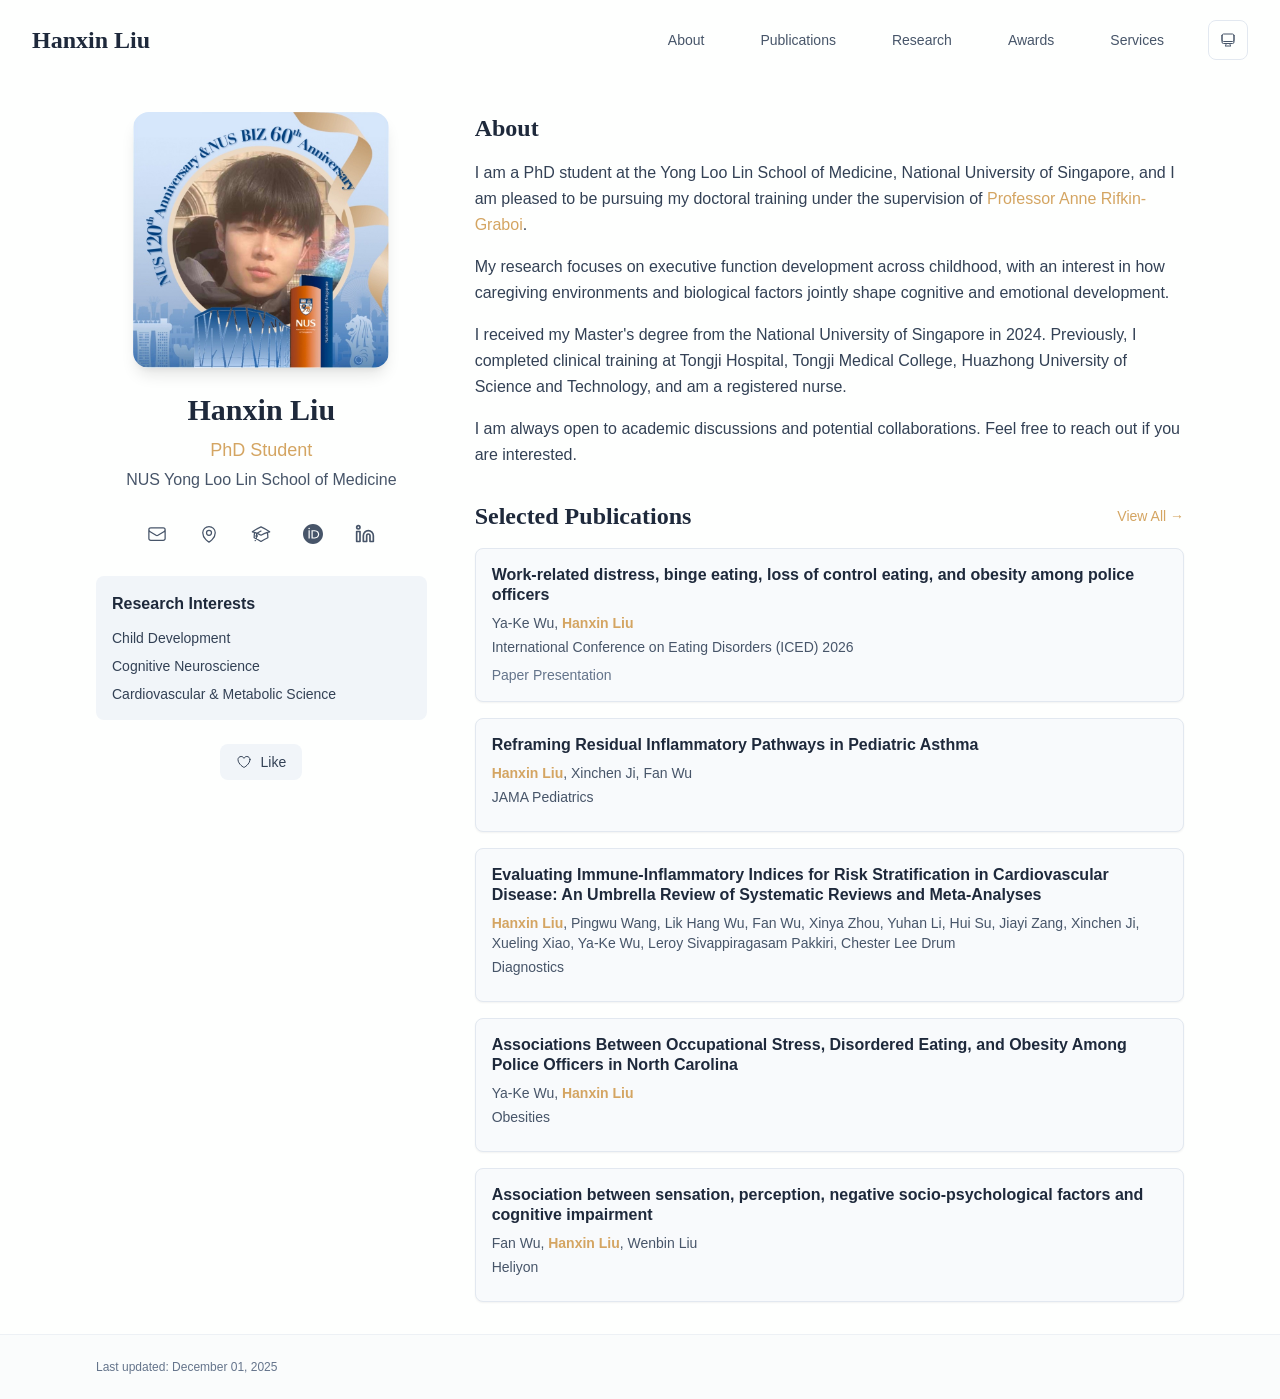
==== commit 28992a78: "Add files via upload" ====
--- a/index.html
+++ b/index.html
@@ -1,4 +1,4 @@
-<!DOCTYPE html><html lang="en" class="scroll-smooth"><head><meta charSet="utf-8"/><meta name="viewport" content="width=device-width, initial-scale=1"/><link rel="preload" as="image" href="/bio.jpg"/><link rel="stylesheet" href="/_next/static/css/c49b4651740069dc.css" data-precedence="next"/><link rel="preload" as="script" fetchPriority="low" href="/_next/static/chunks/webpack-dcf9f18cf6e4eb9d.js"/><script src="/_next/static/chunks/4bd1b696-70b6d399998de86a.js" async=""></script><script src="/_next/static/chunks/684-50096e198fb40285.js" async=""></script><script src="/_next/static/chunks/main-app-236dd68e7b3fca67.js" async=""></script><script src="/_next/static/chunks/161-2061caadb2018b27.js" async=""></script><script src="/_next/static/chunks/874-196dbf0660d69360.js" async=""></script><script src="/_next/static/chunks/538-db6f5e0ae9ac4156.js" async=""></script><script src="/_next/static/chunks/app/layout-16501180d33e631e.js" async=""></script><script src="/_next/static/chunks/12-4b59b9520356f054.js" async=""></script><script src="/_next/static/chunks/748-9f18ecc7c5218b77.js" async=""></script><script src="/_next/static/chunks/app/page-1da4b251d8e68644.js" async=""></script><link rel="icon" href="/favicon.svg" type="image/svg+xml"/><link rel="dns-prefetch" href="https://google-fonts.jialeliu.com"/><link rel="preconnect" href="https://google-fonts.jialeliu.com" crossorigin=""/><link rel="preload" as="style" href="https://google-fonts.jialeliu.com/css2?family=Inter:wght@300;400;500;600;700&amp;family=Crimson+Text:ital,wght@0,400;0,600;1,400&amp;display=swap"/><link rel="stylesheet" id="gfonts-css" href="https://google-fonts.jialeliu.com/css2?family=Inter:wght@300;400;500;600;700&amp;family=Crimson+Text:ital,wght@0,400;0,600;1,400&amp;display=swap" media="print"/><script>
+<!DOCTYPE html><html lang="en" class="scroll-smooth"><head><meta charSet="utf-8"/><meta name="viewport" content="width=device-width, initial-scale=1"/><link rel="preload" as="image" href="/bio.jpg"/><link rel="stylesheet" href="/_next/static/css/18a557a77b71fa8c.css" data-precedence="next"/><link rel="preload" as="script" fetchPriority="low" href="/_next/static/chunks/webpack-dcf9f18cf6e4eb9d.js"/><script src="/_next/static/chunks/4bd1b696-70b6d399998de86a.js" async=""></script><script src="/_next/static/chunks/684-50096e198fb40285.js" async=""></script><script src="/_next/static/chunks/main-app-236dd68e7b3fca67.js" async=""></script><script src="/_next/static/chunks/161-2061caadb2018b27.js" async=""></script><script src="/_next/static/chunks/874-196dbf0660d69360.js" async=""></script><script src="/_next/static/chunks/538-db6f5e0ae9ac4156.js" async=""></script><script src="/_next/static/chunks/app/layout-5b5dcf78693ae5fb.js" async=""></script><script src="/_next/static/chunks/12-4b59b9520356f054.js" async=""></script><script src="/_next/static/chunks/748-8289fc6d7d97d4d4.js" async=""></script><script src="/_next/static/chunks/app/page-1da4b251d8e68644.js" async=""></script><link rel="icon" href="/favicon.svg" type="image/svg+xml"/><link rel="dns-prefetch" href="https://google-fonts.jialeliu.com"/><link rel="preconnect" href="https://google-fonts.jialeliu.com" crossorigin=""/><link rel="preload" as="style" href="https://google-fonts.jialeliu.com/css2?family=Inter:wght@300;400;500;600;700&amp;family=Crimson+Text:ital,wght@0,400;0,600;1,400&amp;display=swap"/><link rel="stylesheet" id="gfonts-css" href="https://google-fonts.jialeliu.com/css2?family=Inter:wght@300;400;500;600;700&amp;family=Crimson+Text:ital,wght@0,400;0,600;1,400&amp;display=swap" media="print"/><script>
               (function(){
                 var l = document.getElementById('gfonts-css');
                 if (!l) return;
@@ -22,6 +22,6 @@
                 root.setAttribute('data-theme', 'light');
               }
             </script><title>Hanxin Liu</title><meta name="description" content="PhD student at NUS Yong Loo Lin School of Medicine."/><meta name="author" content="Hanxin Liu"/><meta name="keywords" content="Hanxin Liu,PhD,Research,NUS Yong Loo Lin School of Medicine"/><meta name="creator" content="Hanxin Liu"/><meta name="publisher" content="Hanxin Liu"/><meta property="og:title" content="Hanxin Liu"/><meta property="og:description" content="PhD student at NUS Yong Loo Lin School of Medicine."/><meta property="og:site_name" content="Hanxin Liu&#x27;s Academic Website"/><meta property="og:locale" content="en_US"/><meta property="og:type" content="website"/><meta name="twitter:card" content="summary"/><meta name="twitter:title" content="Hanxin Liu"/><meta name="twitter:description" content="PhD student at NUS Yong Loo Lin School of Medicine."/><link rel="icon" href="/favicon.svg"/><script>document.querySelectorAll('body link[rel="icon"], body link[rel="apple-touch-icon"]').forEach(el => document.head.appendChild(el))</script><script src="/_next/static/chunks/polyfills-42372ed130431b0a.js" noModule=""></script></head><body class="font-sans antialiased"><div style="visibility:hidden"><nav class="fixed top-0 left-0 right-0 z-50" data-headlessui-state=""><div class="transition-all duration-300 ease-out bg-transparent" style="transform:translateY(-100px)"><div class="max-w-7xl mx-auto px-4 sm:px-6 lg:px-8"><div class="flex justify-between items-center h-16 lg:h-20"><div class="flex-shrink-0" tabindex="0"><a class="text-xl lg:text-2xl font-serif font-semibold text-primary hover:text-accent transition-colors duration-200" href="/">Hanxin Liu</a></div><div class="hidden lg:block"><div class="ml-10 flex items-center space-x-8"><div class="flex items-baseline space-x-8"><a class="relative px-3 py-2 text-sm font-medium transition-all duration-200 rounded hover:bg-accent/10 hover:shadow-sm text-primary" href="/"><span class="relative z-10">About</span><div class="absolute inset-0 bg-accent/10 rounded-lg"></div></a><a class="relative px-3 py-2 text-sm font-medium transition-all duration-200 rounded hover:bg-accent/10 hover:shadow-sm text-neutral-600 hover:text-primary" href="/publications/"><span class="relative z-10">Publications</span></a><a class="relative px-3 py-2 text-sm font-medium transition-all duration-200 rounded hover:bg-accent/10 hover:shadow-sm text-neutral-600 hover:text-primary" href="/research/"><span class="relative z-10">Research</span></a><a class="relative px-3 py-2 text-sm font-medium transition-all duration-200 rounded hover:bg-accent/10 hover:shadow-sm text-neutral-600 hover:text-primary" href="/awards/"><span class="relative z-10">Awards</span></a><a class="relative px-3 py-2 text-sm font-medium transition-all duration-200 rounded hover:bg-accent/10 hover:shadow-sm text-neutral-600 hover:text-primary" href="/services/"><span class="relative z-10">Services</span></a></div><div class="flex items-center justify-center w-10 h-10 rounded-lg border border-neutral-200 dark:border-[rgba(148,163,184,0.24)] bg-background dark:bg-neutral-800"><div class="w-4 h-4 rounded-full bg-neutral-300 animate-pulse"></div></div></div></div><div class="lg:hidden flex items-center space-x-2"><div class="flex items-center justify-center w-10 h-10 rounded-lg border border-neutral-200 dark:border-[rgba(148,163,184,0.24)] bg-background dark:bg-neutral-800"><div class="w-4 h-4 rounded-full bg-neutral-300 animate-pulse"></div></div><button class="inline-flex items-center justify-center p-2 rounded-md text-neutral-600 hover:text-primary hover:bg-neutral-100 dark:hover:bg-neutral-800 focus:outline-none focus:ring-2 focus:ring-inset focus:ring-accent transition-colors duration-200" id="headlessui-disclosure-button-«R5pdb»" type="button" aria-expanded="false" data-headlessui-state=""><span class="sr-only">Open main menu</span><div><svg xmlns="http://www.w3.org/2000/svg" fill="none" viewBox="0 0 24 24" stroke-width="1.5" stroke="currentColor" aria-hidden="true" data-slot="icon" class="block h-6 w-6"><path stroke-linecap="round" stroke-linejoin="round" d="M3.75 6.75h16.5M3.75 12h16.5m-16.5 5.25h16.5"></path></svg></div></button></div></div></div></div></nav><main class="min-h-screen pt-16 lg:pt-20"><div class="max-w-6xl mx-auto px-4 sm:px-6 lg:px-8 py-8 bg-background min-h-screen"><div class="grid grid-cols-1 lg:grid-cols-3 gap-12"><div class="lg:col-span-1"><div class="sticky top-8" style="opacity:0;transform:translateY(20px)"><div class="w-64 h-64 mx-auto mb-6 rounded-2xl overflow-hidden shadow-lg hover:shadow-xl transition-all duration-200 hover:scale-105"><img alt="Hanxin Liu" width="256" height="256" decoding="async" data-nimg="1" class="w-full h-full object-cover object-[32%_center]" style="color:transparent" src="/bio.jpg"/></div><div class="text-center mb-6"><h1 class="text-3xl font-serif font-bold text-primary mb-2">Hanxin Liu</h1><p class="text-lg text-accent font-medium mb-1">PhD Student</p><p class="text-neutral-600 mb-2">NUS Yong Loo Lin School of Medicine</p></div><div class="flex flex-wrap justify-center gap-3 sm:gap-4 mb-6 relative px-2"><div class="relative"><button class="p-2 sm:p-2 transition-colors duration-200 text-neutral-600 dark:text-neutral-400 hover:text-accent" aria-label="Email"><svg xmlns="http://www.w3.org/2000/svg" fill="none" viewBox="0 0 24 24" stroke-width="1.5" stroke="currentColor" aria-hidden="true" data-slot="icon" class="h-5 w-5"><path stroke-linecap="round" stroke-linejoin="round" d="M21.75 6.75v10.5a2.25 2.25 0 0 1-2.25 2.25h-15a2.25 2.25 0 0 1-2.25-2.25V6.75m19.5 0A2.25 2.25 0 0 0 19.5 4.5h-15a2.25 2.25 0 0 0-2.25 2.25m19.5 0v.243a2.25 2.25 0 0 1-1.07 1.916l-7.5 4.615a2.25 2.25 0 0 1-2.36 0L3.32 8.91a2.25 2.25 0 0 1-1.07-1.916V6.75"></path></svg></button></div><div class="relative"><button class="p-2 sm:p-2 transition-colors duration-200 text-neutral-600 dark:text-neutral-400 hover:text-accent" aria-label="Location"><svg xmlns="http://www.w3.org/2000/svg" fill="none" viewBox="0 0 24 24" stroke-width="1.5" stroke="currentColor" aria-hidden="true" data-slot="icon" class="h-5 w-5"><path stroke-linecap="round" stroke-linejoin="round" d="M15 10.5a3 3 0 1 1-6 0 3 3 0 0 1 6 0Z"></path><path stroke-linecap="round" stroke-linejoin="round" d="M19.5 10.5c0 7.142-7.5 11.25-7.5 11.25S4.5 17.642 4.5 10.5a7.5 7.5 0 1 1 15 0Z"></path></svg></button></div><a href="https://scholar.google.com/citations?user=C9t6Hq4AAAAJ&amp;hl=en&amp;sortby=pubdate" target="_blank" rel="noopener noreferrer" class="p-2 sm:p-2 text-neutral-600 dark:text-neutral-400 hover:text-accent transition-colors duration-200" aria-label="Google Scholar"><svg xmlns="http://www.w3.org/2000/svg" fill="none" viewBox="0 0 24 24" stroke-width="1.5" stroke="currentColor" aria-hidden="true" data-slot="icon" class="h-5 w-5"><path stroke-linecap="round" stroke-linejoin="round" d="M4.26 10.147a60.438 60.438 0 0 0-.491 6.347A48.62 48.62 0 0 1 12 20.904a48.62 48.62 0 0 1 8.232-4.41 60.46 60.46 0 0 0-.491-6.347m-15.482 0a50.636 50.636 0 0 0-2.658-.813A59.906 59.906 0 0 1 12 3.493a59.903 59.903 0 0 1 10.399 5.84c-.896.248-1.783.52-2.658.814m-15.482 0A50.717 50.717 0 0 1 12 13.489a50.702 50.702 0 0 1 7.74-3.342M6.75 15a.75.75 0 1 0 0-1.5.75.75 0 0 0 0 1.5Zm0 0v-3.675A55.378 55.378 0 0 1 12 8.443m-7.007 11.55A5.981 5.981 0 0 0 6.75 15.75v-1.5"></path></svg></a><a href="https://orcid.org/0009-0001-0729-7092" target="_blank" rel="noopener noreferrer" class="p-2 sm:p-2 text-neutral-600 dark:text-neutral-400 hover:text-accent transition-colors duration-200" aria-label="ORCID"><svg viewBox="0 0 24 24" fill="currentColor" class="h-5 w-5" xmlns="http://www.w3.org/2000/svg"><path d="M12 0C5.372 0 0 5.372 0 12s5.372 12 12 12 12-5.372 12-12S18.628 0 12 0zM7.369 4.378c.525 0 .947.431.947.947s-.422.947-.947.947a.95.95 0 0 1-.947-.947c0-.525.422-.947.947-.947zm-.722 3.038h1.444v10.041H6.647V7.416zm3.562 0h3.9c3.712 0 5.344 2.653 5.344 5.025 0 2.578-2.016 5.025-5.325 5.025h-3.919V7.416zm1.444 1.303v7.444h2.297c3.272 0 4.022-2.484 4.022-3.722 0-2.016-1.284-3.722-4.097-3.722h-2.222z"></path></svg></a><a href="https://www.linkedin.com/in/hanxinliu" target="_blank" rel="noopener noreferrer" class="p-2 sm:p-2 text-neutral-600 dark:text-neutral-400 hover:text-accent transition-colors duration-200" aria-label="LinkedIn"><svg xmlns="http://www.w3.org/2000/svg" width="24" height="24" viewBox="0 0 24 24" fill="none" stroke="currentColor" stroke-width="2" stroke-linecap="round" stroke-linejoin="round" class="lucide lucide-linkedin h-5 w-5" aria-hidden="true"><path d="M16 8a6 6 0 0 1 6 6v7h-4v-7a2 2 0 0 0-2-2 2 2 0 0 0-2 2v7h-4v-7a6 6 0 0 1 6-6z"></path><rect width="4" height="12" x="2" y="9"></rect><circle cx="4" cy="4" r="2"></circle></svg></a></div><div class="bg-neutral-100 dark:bg-neutral-800 rounded-lg p-4 mb-6 hover:shadow-lg transition-all duration-200 hover:scale-[1.02]"><h3 class="font-semibold text-primary mb-3">Research Interests</h3><div class="space-y-2 text-sm text-neutral-700 dark:text-neutral-500"><div>Child Development</div><div>Cognitive Neuroscience</div><div>Cardiovascular &amp; Metabolic Science</div></div></div><div class="flex justify-center"><div class="relative"><button class="flex items-center space-x-2 px-4 py-2 rounded-lg font-medium text-sm transition-all duration-200 bg-neutral-100 dark:bg-neutral-800 text-neutral-700 dark:text-neutral-500 hover:bg-red-50 dark:hover:bg-red-900/20 hover:text-red-600 dark:hover:text-red-400 cursor-pointer" tabindex="0"><svg xmlns="http://www.w3.org/2000/svg" fill="none" viewBox="0 0 24 24" stroke-width="1.5" stroke="currentColor" aria-hidden="true" data-slot="icon" class="h-4 w-4"><path stroke-linecap="round" stroke-linejoin="round" d="M21 8.25c0-2.485-2.099-4.5-4.688-4.5-1.935 0-3.597 1.126-4.312 2.733-.715-1.607-2.377-2.733-4.313-2.733C5.1 3.75 3 5.765 3 8.25c0 7.22 9 12 9 12s9-4.78 9-12Z"></path></svg><span>Like</span></button></div></div></div></div><div class="lg:col-span-2 space-y-8"><section id="about" class="scroll-mt-24 space-y-8"><section style="opacity:0;transform:translateY(20px)"><h2 class="text-2xl font-serif font-bold text-primary mb-4">About</h2><div class="text-neutral-700 dark:text-neutral-600 leading-relaxed"><p class="mb-4 last:mb-0">I am a PhD student at the Yong Loo Lin School of Medicine, National University of Singapore, and I am pleased to be pursuing my doctoral training under the supervision of <a href="https://discovery.nus.edu.sg/28532-anne-rifkingraboi" node="[object Object]" target="_blank" rel="noopener noreferrer" class="text-accent font-medium transition-all duration-200 rounded hover:bg-accent/10 hover:shadow-sm">Professor Anne Rifkin-Graboi</a>.</p>
-<p class="mb-4 last:mb-0">My research focuses on the development of executive function in early childhood, with an interest in how caregiving environments and biological factors jointly shape early cognitive and emotional development.</p>
+<p class="mb-4 last:mb-0">My research focuses on executive function development across childhood, with an interest in how caregiving environments and biological factors jointly shape cognitive and emotional development.</p>
 <p class="mb-4 last:mb-0">I received my Master&#x27;s degree from the National University of Singapore in 2024. Previously, I completed clinical training at Tongji Hospital, Tongji Medical College, Huazhong University of Science and Technology, and am a registered nurse.</p>
-<p class="mb-4 last:mb-0">I am always open to academic discussions and potential collaborations. Feel free to reach out if you are interested.</p></div></section><section style="opacity:0;transform:translateY(20px)"><div class="flex items-center justify-between mb-4"><h2 class="text-2xl font-serif font-bold text-primary">Selected Publications</h2><a class="text-accent hover:text-accent-dark text-sm font-medium transition-all duration-200 rounded hover:bg-accent/10 hover:shadow-sm" href="/publications/">View All →</a></div><div class="space-y-4"><div class="bg-neutral-50 dark:bg-neutral-800 p-4 rounded-lg shadow-sm border border-neutral-200 dark:border-[rgba(148,163,184,0.24)] hover:shadow-lg transition-all duration-200 hover:scale-[1.02]" style="opacity:0;transform:translateY(20px)"><h3 class="font-semibold text-primary mb-2 leading-tight">Reframing Residual Inflammatory Pathways in Pediatric Asthma</h3><p class="text-sm text-neutral-600 dark:text-neutral-500 mb-1"><span><span class="font-semibold text-accent ">Hanxin Liu</span>, </span><span><span class=" ">Xinchen Ji</span>, </span><span><span class=" ">Fan Wu</span></span></p><p class="text-sm text-neutral-600 dark:text-neutral-500 mb-2">JAMA Pediatrics</p></div><div class="bg-neutral-50 dark:bg-neutral-800 p-4 rounded-lg shadow-sm border border-neutral-200 dark:border-[rgba(148,163,184,0.24)] hover:shadow-lg transition-all duration-200 hover:scale-[1.02]" style="opacity:0;transform:translateY(20px)"><h3 class="font-semibold text-primary mb-2 leading-tight">Evaluating Immune-Inflammatory Indices for Risk Stratification in Cardiovascular Disease: An Umbrella Review of Systematic Reviews and Meta-Analyses</h3><p class="text-sm text-neutral-600 dark:text-neutral-500 mb-1"><span><span class="font-semibold text-accent ">Hanxin Liu</span>, </span><span><span class=" ">Pingwu Wang</span>, </span><span><span class=" ">Lik Hang Wu</span>, </span><span><span class=" ">Fan Wu</span>, </span><span><span class=" ">Xinya Zhou</span>, </span><span><span class=" ">Yuhan Li</span>, </span><span><span class=" ">Hui Su</span>, </span><span><span class=" ">Jiayi Zang</span>, </span><span><span class=" ">Xinchen Ji</span>, </span><span><span class=" ">Xueling Xiao</span>, </span><span><span class=" ">Ya-Ke Wu</span>, </span><span><span class=" ">Leroy Sivappiragasam Pakkiri</span>, </span><span><span class=" ">Chester Lee Drum</span></span></p><p class="text-sm text-neutral-600 dark:text-neutral-500 mb-2">Diagnostics</p></div><div class="bg-neutral-50 dark:bg-neutral-800 p-4 rounded-lg shadow-sm border border-neutral-200 dark:border-[rgba(148,163,184,0.24)] hover:shadow-lg transition-all duration-200 hover:scale-[1.02]" style="opacity:0;transform:translateY(20px)"><h3 class="font-semibold text-primary mb-2 leading-tight">Associations Between Occupational Stress, Disordered Eating, and Obesity Among Police Officers in North Carolina</h3><p class="text-sm text-neutral-600 dark:text-neutral-500 mb-1"><span><span class=" ">Ya-Ke Wu</span>, </span><span><span class="font-semibold text-accent ">Hanxin Liu</span></span></p><p class="text-sm text-neutral-600 dark:text-neutral-500 mb-2">Obesities</p></div><div class="bg-neutral-50 dark:bg-neutral-800 p-4 rounded-lg shadow-sm border border-neutral-200 dark:border-[rgba(148,163,184,0.24)] hover:shadow-lg transition-all duration-200 hover:scale-[1.02]" style="opacity:0;transform:translateY(20px)"><h3 class="font-semibold text-primary mb-2 leading-tight">Association between sensation, perception, negative socio-psychological factors and cognitive impairment</h3><p class="text-sm text-neutral-600 dark:text-neutral-500 mb-1"><span><span class=" ">Fan Wu</span>, </span><span><span class="font-semibold text-accent ">Hanxin Liu</span>, </span><span><span class=" ">Wenbin Liu</span></span></p><p class="text-sm text-neutral-600 dark:text-neutral-500 mb-2">Heliyon</p></div></div></section></section></div></div></div><!--$--><!--/$--><!--$--><!--/$--></main><footer class="border-t border-neutral-200/50 bg-neutral-50/50 dark:bg-neutral-900/50 dark:border-neutral-700/50"><div class="max-w-6xl mx-auto px-4 sm:px-6 lg:px-8 py-6"><div class="flex flex-col sm:flex-row justify-between items-center gap-2"><p class="text-xs text-neutral-500">Last updated: <!-- -->December 01, 2025</p><p class="text-xs text-neutral-500 flex items-center"><a href="https://github.com/xyjoey/PRISM" target="_blank" rel="noopener noreferrer">Built with PRISM</a><span class="ml-2">🚀</span></p></div></div></footer></div><script src="/_next/static/chunks/webpack-dcf9f18cf6e4eb9d.js" async=""></script><script>(self.__next_f=self.__next_f||[]).push([0])</script><script>self.__next_f.push([1,"1:\"$Sreact.fragment\"\n2:I[3719,[\"161\",\"static/chunks/161-2061caadb2018b27.js\",\"874\",\"static/chunks/874-196dbf0660d69360.js\",\"538\",\"static/chunks/538-db6f5e0ae9ac4156.js\",\"177\",\"static/chunks/app/layout-16501180d33e631e.js\"],\"ThemeProvider\"]\n3:I[768,[\"161\",\"static/chunks/161-2061caadb2018b27.js\",\"874\",\"static/chunks/874-196dbf0660d69360.js\",\"538\",\"static/chunks/538-db6f5e0ae9ac4156.js\",\"177\",\"static/chunks/app/layout-16501180d33e631e.js\"],\"default\"]\n4:I[7555,[],\"\"]\n5:I[1295,[],\"\"]\n6:I[2548,[\"161\",\"static/chunks/161-2061caadb2018b27.js\",\"874\",\"static/chunks/874-196dbf0660d69360.js\",\"538\",\"static/chunks/538-db6f5e0ae9ac4156.js\",\"177\",\"static/chunks/app/layout-16501180d33e631e.js\"],\"default\"]\n7:I[7437,[\"161\",\"static/chunks/161-2061caadb2018b27.js\",\"12\",\"static/chunks/12-4b59b9520356f054.js\",\"874\",\"static/chunks/874-196dbf0660d69360.js\",\"748\",\"static/chunks/748-9f18ecc7c5218b77.js\",\"974\",\"static/chunks/app/page-1da4b251d8e68644.js\"],\"default\"]\n8:I[9507,[\"161\",\"static/chunks/161-2061caadb2018b27.js\",\"12\",\"static/chunks/12-4b59b9520356f054.js\",\"874\",\"static/chunks/874-196dbf0660d69360.js\",\"748\",\"static/chunks/748-9f18ecc7c5218b77.js\",\"974\",\"static/chunks/app/page-1da4b251d8e68644.js\"],\"default\"]\n9:I[5218,[\"161\",\"static/chunks/161-2061caadb2018b27.js\",\"12\",\"static/chunks/12-4b59b9520356f054.js\",\"874\",\"static/chunks/874-196dbf0660d69360.js\",\"748\",\"static/chunks/748-9f18ecc7c5218b77.js\",\"974\",\"static/chunks/app/page-1da4b251d8e68644.js\"],\"default\"]\na:I[9665,[],\"MetadataBoundary\"]\nc:I[9665,[],\"OutletBoundary\"]\nf:I[4911,[],\"AsyncMetadataOutlet\"]\n11:I[9665,[],\"ViewportBoundary\"]\n13:I[6614,[],\"\"]\n:HL[\"/_next/static/css/c49b4651740069dc.css\",\"style\"]\n"])</script><script>self.__next_f.push([1,"0:{\"P\":null,\"b\":\"_r0JbCl83ejbE6G-gMsQu\",\"p\":\"\",\"c\":[\"\",\"\"],\"i\":false,\"f\":[[[\"\",{\"children\":[\"__PAGE__\",{}]},\"$undefined\",\"$undefined\",true],[\"\",[\"$\",\"$1\",\"c\",{\"children\":[[[\"$\",\"link\",\"0\",{\"rel\":\"stylesheet\",\"href\":\"/_next/static/css/c49b4651740069dc.css\",\"precedence\":\"next\",\"crossOrigin\":\"$undefined\",\"nonce\":\"$undefined\"}]],[\"$\",\"html\",null,{\"lang\":\"en\",\"className\":\"scroll-smooth\",\"suppressHydrationWarning\":true,\"children\":[[\"$\",\"head\",null,{\"children\":[[\"$\",\"link\",null,{\"rel\":\"icon\",\"href\":\"/favicon.svg\",\"type\":\"image/svg+xml\"}],[\"$\",\"link\",null,{\"rel\":\"dns-prefetch\",\"href\":\"https://google-fonts.jialeliu.com\"}],[\"$\",\"link\",null,{\"rel\":\"preconnect\",\"href\":\"https://google-fonts.jialeliu.com\",\"crossOrigin\":\"\"}],[\"$\",\"link\",null,{\"rel\":\"preload\",\"as\":\"style\",\"href\":\"https://google-fonts.jialeliu.com/css2?family=Inter:wght@300;400;500;600;700\u0026family=Crimson+Text:ital,wght@0,400;0,600;1,400\u0026display=swap\"}],[\"$\",\"link\",null,{\"rel\":\"stylesheet\",\"id\":\"gfonts-css\",\"href\":\"https://google-fonts.jialeliu.com/css2?family=Inter:wght@300;400;500;600;700\u0026family=Crimson+Text:ital,wght@0,400;0,600;1,400\u0026display=swap\",\"media\":\"print\"}],[\"$\",\"script\",null,{\"dangerouslySetInnerHTML\":{\"__html\":\"\\n              (function(){\\n                var l = document.getElementById('gfonts-css');\\n                if (!l) return;\\n                if (l.media !== 'all') {\\n                  l.addEventListener('load', function(){ try { l.media = 'all'; } catch(e){} });\\n                }\\n              })();\\n            \"}}],[\"$\",\"noscript\",null,{\"children\":[\"$\",\"link\",null,{\"rel\":\"stylesheet\",\"href\":\"https://google-fonts.jialeliu.com/css2?family=Inter:wght@300;400;500;600;700\u0026family=Crimson+Text:ital,wght@0,400;0,600;1,400\u0026display=swap\"}]}],[\"$\",\"script\",null,{\"dangerouslySetInnerHTML\":{\"__html\":\"\\n              try {\\n                const theme = localStorage.getItem('theme-storage');\\n                const parsed = theme ? JSON.parse(theme) : null;\\n                const setting = parsed?.state?.theme || 'system';\\n                const prefersDark = typeof window !== 'undefined' \u0026\u0026 window.matchMedia \u0026\u0026 window.matchMedia('(prefers-color-scheme: dark)').matches;\\n                const effective = setting === 'dark' ? 'dark' : (setting === 'light' ? 'light' : (prefersDark ? 'dark' : 'light'));\\n                var root = document.documentElement;\\n                root.classList.add(effective);\\n                root.setAttribute('data-theme', effective);\\n              } catch (e) {\\n                var root = document.documentElement;\\n                root.classList.add('light');\\n                root.setAttribute('data-theme', 'light');\\n              }\\n            \"}}]]}],[\"$\",\"body\",null,{\"className\":\"font-sans antialiased\",\"children\":[\"$\",\"$L2\",null,{\"children\":[[\"$\",\"$L3\",null,{\"items\":[{\"title\":\"About\",\"type\":\"page\",\"target\":\"about\",\"href\":\"/\"},{\"title\":\"Publications\",\"type\":\"page\",\"target\":\"publications\",\"href\":\"/publications\"},{\"title\":\"Research\",\"type\":\"page\",\"target\":\"research\",\"href\":\"/research\"},{\"title\":\"Awards\",\"type\":\"page\",\"target\":\"awards\",\"href\":\"/awards\"},{\"title\":\"Services\",\"type\":\"page\",\"target\":\"services\",\"href\":\"/services\"}],\"siteTitle\":\"Hanxin Liu\",\"enableOnePageMode\":false}],[\"$\",\"main\",null,{\"className\":\"min-h-screen pt-16 lg:pt-20\",\"children\":[\"$\",\"$L4\",null,{\"parallelRouterKey\":\"children\",\"error\":\"$undefined\",\"errorStyles\":\"$undefined\",\"errorScripts\":\"$undefined\",\"template\":[\"$\",\"$L5\",null,{}],\"templateStyles\":\"$undefined\",\"templateScripts\":\"$undefined\",\"notFound\":[[[\"$\",\"title\",null,{\"children\":\"404: This page could not be found.\"}],[\"$\",\"div\",null,{\"style\":{\"fontFamily\":\"system-ui,\\\"Segoe UI\\\",Roboto,Helvetica,Arial,sans-serif,\\\"Apple Color Emoji\\\",\\\"Segoe UI Emoji\\\"\",\"height\":\"100vh\",\"textAlign\":\"center\",\"display\":\"flex\",\"flexDirection\":\"column\",\"alignItems\":\"center\",\"justifyContent\":\"center\"},\"children\":[\"$\",\"div\",null,{\"children\":[[\"$\",\"style\",null,{\"dangerouslySetInnerHTML\":{\"__html\":\"body{color:#000;background:#fff;margin:0}.next-error-h1{border-right:1px solid rgba(0,0,0,.3)}@media (prefers-color-scheme:dark){body{color:#fff;background:#000}.next-error-h1{border-right:1px solid rgba(255,255,255,.3)}}\"}}],[\"$\",\"h1\",null,{\"className\":\"next-error-h1\",\"style\":{\"display\":\"inline-block\",\"margin\":\"0 20px 0 0\",\"padding\":\"0 23px 0 0\",\"fontSize\":24,\"fontWeight\":500,\"verticalAlign\":\"top\",\"lineHeight\":\"49px\"},\"children\":404}],[\"$\",\"div\",null,{\"style\":{\"display\":\"inline-block\"},\"children\":[\"$\",\"h2\",null,{\"style\":{\"fontSize\":14,\"fontWeight\":400,\"lineHeight\":\"49px\",\"margin\":0},\"children\":\"This page could not be found.\"}]}]]}]}]],[]],\"forbidden\":\"$undefined\",\"unauthorized\":\"$undefined\"}]}],[\"$\",\"$L6\",null,{\"lastUpdated\":\"December 01, 2025\"}]]}]}]]}]]}],{\"children\":[\"__PAGE__\",[\"$\",\"$1\",\"c\",{\"children\":[[\"$\",\"div\",null,{\"className\":\"max-w-6xl mx-auto px-4 sm:px-6 lg:px-8 py-8 bg-background min-h-screen\",\"children\":[\"$\",\"div\",null,{\"className\":\"grid grid-cols-1 lg:grid-cols-3 gap-12\",\"children\":[[\"$\",\"div\",null,{\"className\":\"lg:col-span-1\",\"children\":[\"$\",\"$L7\",null,{\"author\":{\"name\":\"Hanxin Liu\",\"title\":\"PhD Student\",\"institution\":\"NUS Yong Loo Lin School of Medicine\",\"avatar\":\"/bio.jpg\"},\"social\":{\"email\":\"hanxin_liu@u.nus.edu\",\"location\":\"Singapore\",\"location_url\":\"https://maps.google.com/?q=Yong+Loo+Lin+School+of+Medicine+NUS\",\"location_details\":[\"NUHS Tower Block\",\"1E Kent Ridge Road, Singapore\"],\"google_scholar\":\"https://scholar.google.com/citations?user=C9t6Hq4AAAAJ\u0026hl=en\u0026sortby=pubdate\",\"orcid\":\"https://orcid.org/0009-0001-0729-7092\",\"linkedin\":\"https://www.linkedin.com/in/hanxinliu\"},\"features\":{\"enable_likes\":true,\"enable_one_page_mode\":false},\"researchInterests\":[\"Child Development\",\"Cognitive Neuroscience\",\"Cardiovascular \u0026 Metabolic Science\"]}]}],[\"$\",\"div\",null,{\"className\":\"lg:col-span-2 space-y-8\",\"children\":[[\"$\",\"section\",\"about\",{\"id\":\"about\",\"className\":\"scroll-mt-24 space-y-8\",\"children\":[[[\"$\",\"$L8\",\"about\",{\"content\":\"I am a PhD student at the Yong Loo Lin School of Medicine, National University of Singapore, and I am pleased to be pursuing my doctoral training under the supervision of [Professor Anne Rifkin-Graboi](https://discovery.nus.edu.sg/28532-anne-rifkingraboi).\\n\\nMy research focuses on the development of executive function in early childhood, with an interest in how caregiving environments and biological factors jointly shape early cognitive and emotional development.\\n\\nI received my Master's degree from the National University of Singapore in 2024. Previously, I completed clinical training at Tongji Hospital, Tongji Medical College, Huazhong University of Science and Technology, and am a registered nurse.\\n\\nI am always open to academic discussions and potential collaborations. Feel free to reach out if you are interested.\",\"title\":\"About\"}],[\"$\",\"$L9\",\"featured_publications\",{\"publications\":[{\"id\":\"liu2025reframing\",\"title\":\"Reframing Residual Inflammatory Pathways in Pediatric Asthma\",\"authors\":[{\"name\":\"Hanxin Liu\",\"isHighlighted\":true,\"isCorresponding\":false,\"isCoAuthor\":false},{\"name\":\"Xinchen Ji\",\"isHighlighted\":false,\"isCorresponding\":false,\"isCoAuthor\":false},{\"name\":\"Fan Wu\",\"isHighlighted\":false,\"isCorresponding\":false,\"isCoAuthor\":false}],\"year\":2025,\"type\":\"journal\",\"status\":\"published\",\"tags\":[\"JCR-Q1\"],\"keywords\":\"$0:f:0:1:2:children:1:props:children:0:props:children:props:children:1:props:children:0:props:children:0:1:props:publications:0:tags\",\"researchArea\":\"machine-learning\",\"journal\":\"JAMA Pediatrics\",\"conference\":\"\",\"doi\":\"https://doi.org/10.1001/jamapediatrics.2025.4276\",\"abstract\":\"\",\"description\":\"\",\"selected\":true,\"bibtex\":\"@article{liu2025reframing,\\n  title = {Reframing Residual Inflammatory Pathways in Pediatric Asthma},\\n  author = {Liu, Hanxin and Ji, Xinchen and Wu, Fan},\\n  journal = {JAMA Pediatrics},\\n  year = {2025},\\n  doi = {https://doi.org/10.1001/jamapediatrics.2025.4276}\\n}\"},{\"id\":\"liu2025evaluating\",\"title\":\"Evaluating Immune-Inflammatory Indices for Risk Stratification in Cardiovascular Disease: An Umbrella Review of Systematic Reviews and Meta-Analyses\",\"authors\":[{\"name\":\"Hanxin Liu\",\"isHighlighted\":true,\"isCorresponding\":false,\"isCoAuthor\":false},{\"name\":\"Pingwu Wang\",\"isHighlighted\":false,\"isCorresponding\":false,\"isCoAuthor\":false},{\"name\":\"Lik Hang Wu\",\"isHighlighted\":false,\"isCorresponding\":false,\"isCoAuthor\":false},{\"name\":\"Fan Wu\",\"isHighlighted\":false,\"isCorresponding\":false,\"isCoAuthor\":false},{\"name\":\"Xinya Zhou\",\"isHighlighted\":false,\"isCorresponding\":false,\"isCoAuthor\":false},{\"name\":\"Yuhan Li\",\"isHighlighted\":false,\"isCorresponding\":false,\"isCoAuthor\":false},{\"name\":\"Hui Su\",\"isHighlighted\":false,\"isCorresponding\":false,\"isCoAuthor\":false},{\"name\":\"Jiayi Zang\",\"isHighlighted\":false,\"isCorresponding\":false,\"isCoAuthor\":false},{\"name\":\"Xinchen Ji\",\"isHighlighted\":false,\"isCorresponding\":false,\"isCoAuthor\":false},{\"name\":\"Xueling Xiao\",\"isHighlighted\":false,\"isCorresponding\":false,\"isCoAuthor\":false},{\"name\":\"Ya-Ke Wu\",\"isHighlighted\":false,\"isCorresponding\":false,\"isCoAuthor\":false},{\"name\":\"Leroy Sivappiragasam Pakkiri\",\"isHighlighted\":false,\"isCorresponding\":false,\"isCoAuthor\":false},{\"name\":\"Chester Lee Drum\",\"isHighlighted\":false,\"isCorresponding\":false,\"isCoAuthor\":false}],\"year\":2025,\"type\":\"journal\",\"status\":\"published\",\"tags\":[\"JCR-Q1\"],\"keywords\":\"$0:f:0:1:2:children:1:props:children:0:props:children:props:children:1:props:children:0:props:children:0:1:props:publications:1:tags\",\"researchArea\":\"machine-learning\",\"journal\":\"Diagnostics\",\"conference\":\"\",\"volume\":\"15\",\"issue\":\"22\",\"pages\":\"2862\",\"doi\":\"https://doi.org/10.3390/diagnostics15222862\",\"abstract\":\"\",\"description\":\"\",\"selected\":true,\"bibtex\":\"@article{liu2025evaluating,\\n  title = {Evaluating Immune-Inflammatory Indices for Risk Stratification in Cardiovascular Disease: An Umbrella Review of Systematic Reviews and Meta-Analyses},\\n  author = {Liu, Hanxin and Wang, Pingwu and Wu, Lik Hang and Wu, Fan and Zhou, Xinya and Li, Yuhan and Su, Hui and Zang, Jiayi and Ji, Xinchen and Xiao, Xueling and Wu, Ya-Ke and Pakkiri, Leroy Sivappiragasam and Drum, Chester Lee},\\n  journal = {Diagnostics},\\n  year = {2025},\\n  volume = {15},\\n  number = {22},\\n  pages = {2862},\\n  publisher = {Multidisciplinary Digital Publishing Institute},\\n  doi = {https://doi.org/10.3390/diagnostics15222862}\\n}\"},{\"id\":\"wu2025associations\",\"title\":\"Associations Between Occupational Stress, Disordered Eating, and Obesity Among Police Officers in North Carolina\",\"authors\":[{\"name\":\"Ya-Ke Wu\",\"isHighlighted\":false,\"isCorresponding\":false,\"isCoAuthor\":false},{\"name\":\"Hanxin Liu\",\"isHighlighted\":true,\"isCorresponding\":false,\"isCoAuthor\":false}],\"year\":2025,\"type\":\"journal\",\"status\":\"published\",\"tags\":[],\"keywords\":\"$0:f:0:1:2:children:1:props:children:0:props:children:props:children:1:props:children:0:props:children:0:1:props:publications:2:tags\",\"researchArea\":\"machine-learning\",\"journal\":\"Obesities\",\"conference\":\"\",\"volume\":\"5\",\"issue\":\"3\",\"pages\":\"65\",\"doi\":\"https://doi.org/10.3390/obesities5030065\",\"abstract\":\"\",\"description\":\"\",\"selected\":true,\"bibtex\":\"@article{wu2025associations,\\n  title = {Associations Between Occupational Stress, Disordered Eating, and Obesity Among Police Officers in North Carolina},\\n  author = {Wu, Ya-Ke and Liu, Hanxin},\\n  journal = {Obesities},\\n  year = {2025},\\n  volume = {5},\\n  number = {3},\\n  pages = {65},\\n  publisher = {Multidisciplinary Digital Publishing Institute},\\n  doi = {https://doi.org/10.3390/obesities5030065}\\n}\"},{\"id\":\"wu2023association\",\"title\":\"Association between sensation, perception, negative socio-psychological factors and cognitive impairment\",\"authors\":[{\"name\":\"Fan Wu\",\"isHighlighted\":false,\"isCorresponding\":false,\"isCoAuthor\":false},{\"name\":\"Hanxin Liu\",\"isHighlighted\":true,\"isCorresponding\":false,\"isCoAuthor\":false},{\"name\":\"Wenbin Liu\",\"isHighlighted\":false,\"isCorresponding\":false,\"isCoAuthor\":false}],\"year\":2023,\"type\":\"journal\",\"status\":\"published\",\"tags\":[\"JCR-Q1\"],\"keywords\":\"$0:f:0:1:2:children:1:props:children:0:props:children:props:children:1:props:children:0:props:children:0:1:props:publications:3:tags\",\"researchArea\":\"machine-learning\",\"journal\":\"Heliyon\",\"conference\":\"\",\"volume\":\"9\",\"issue\":\"11\",\"doi\":\"https://doi.org/10.1016/j.heliyon.2023.e22101\",\"abstract\":\"\",\"description\":\"\",\"selected\":true,\"bibtex\":\"@article{wu2023association,\\n  title = {Association between sensation, perception, negative socio-psychological factors and cognitive impairment},\\n  author = {Wu, Fan and Liu, Hanxin and Liu, Wenbin},\\n  journal = {Heliyon},\\n  year = {2023},\\n  volume = {9},\\n  number = {11},\\n  publisher = {Elsevier},\\n  doi = {https://doi.org/10.1016/j.heliyon.2023.e22101}\\n}\"}],\"title\":\"Selected Publications\",\"enableOnePageMode\":false}]],false,false,false]}]]}]]}]}],[\"$\",\"$La\",null,{\"children\":\"$Lb\"}],null,[\"$\",\"$Lc\",null,{\"children\":[\"$Ld\",\"$Le\",[\"$\",\"$Lf\",null,{\"promise\":\"$@10\"}]]}]]}],{},null,false]},null,false],[\"$\",\"$1\",\"h\",{\"children\":[null,[\"$\",\"$1\",\"uLJ-SGKgbuQq2jzGUk_Yk\",{\"children\":[[\"$\",\"$L11\",null,{\"children\":\"$L12\"}],null]}],null]}],false]],\"m\":\"$undefined\",\"G\":[\"$13\",\"$undefined\"],\"s\":false,\"S\":true}\n"])</script><script>self.__next_f.push([1,"14:\"$Sreact.suspense\"\n15:I[4911,[],\"AsyncMetadata\"]\nb:[\"$\",\"$14\",null,{\"fallback\":null,\"children\":[\"$\",\"$L15\",null,{\"promise\":\"$@16\"}]}]\n"])</script><script>self.__next_f.push([1,"e:null\n"])</script><script>self.__next_f.push([1,"12:[[\"$\",\"meta\",\"0\",{\"charSet\":\"utf-8\"}],[\"$\",\"meta\",\"1\",{\"name\":\"viewport\",\"content\":\"width=device-width, initial-scale=1\"}]]\nd:null\n"])</script><script>self.__next_f.push([1,"16:{\"metadata\":[[\"$\",\"title\",\"0\",{\"children\":\"Hanxin Liu\"}],[\"$\",\"meta\",\"1\",{\"name\":\"description\",\"content\":\"PhD student at NUS Yong Loo Lin School of Medicine.\"}],[\"$\",\"meta\",\"2\",{\"name\":\"author\",\"content\":\"Hanxin Liu\"}],[\"$\",\"meta\",\"3\",{\"name\":\"keywords\",\"content\":\"Hanxin Liu,PhD,Research,NUS Yong Loo Lin School of Medicine\"}],[\"$\",\"meta\",\"4\",{\"name\":\"creator\",\"content\":\"Hanxin Liu\"}],[\"$\",\"meta\",\"5\",{\"name\":\"publisher\",\"content\":\"Hanxin Liu\"}],[\"$\",\"meta\",\"6\",{\"property\":\"og:title\",\"content\":\"Hanxin Liu\"}],[\"$\",\"meta\",\"7\",{\"property\":\"og:description\",\"content\":\"PhD student at NUS Yong Loo Lin School of Medicine.\"}],[\"$\",\"meta\",\"8\",{\"property\":\"og:site_name\",\"content\":\"Hanxin Liu's Academic Website\"}],[\"$\",\"meta\",\"9\",{\"property\":\"og:locale\",\"content\":\"en_US\"}],[\"$\",\"meta\",\"10\",{\"property\":\"og:type\",\"content\":\"website\"}],[\"$\",\"meta\",\"11\",{\"name\":\"twitter:card\",\"content\":\"summary\"}],[\"$\",\"meta\",\"12\",{\"name\":\"twitter:title\",\"content\":\"Hanxin Liu\"}],[\"$\",\"meta\",\"13\",{\"name\":\"twitter:description\",\"content\":\"PhD student at NUS Yong Loo Lin School of Medicine.\"}],[\"$\",\"link\",\"14\",{\"rel\":\"icon\",\"href\":\"/favicon.svg\"}]],\"error\":null,\"digest\":\"$undefined\"}\n10:{\"metadata\":\"$16:metadata\",\"error\":null,\"digest\":\"$undefined\"}\n"])</script></body></html>+<p class="mb-4 last:mb-0">I am always open to academic discussions and potential collaborations. Feel free to reach out if you are interested.</p></div></section><section style="opacity:0;transform:translateY(20px)"><div class="flex items-center justify-between mb-4"><h2 class="text-2xl font-serif font-bold text-primary">Selected Publications</h2><a class="text-accent hover:text-accent-dark text-sm font-medium transition-all duration-200 rounded hover:bg-accent/10 hover:shadow-sm" href="/publications/">View All →</a></div><div class="space-y-4"><div class="bg-neutral-50 dark:bg-neutral-800 p-4 rounded-lg shadow-sm border border-neutral-200 dark:border-[rgba(148,163,184,0.24)] hover:shadow-lg transition-all duration-200 hover:scale-[1.02]" style="opacity:0;transform:translateY(20px)"><h3 class="font-semibold text-primary mb-2 leading-tight">Work-related distress, binge eating, loss of control eating, and obesity among police officers</h3><p class="text-sm text-neutral-600 dark:text-neutral-500 mb-1"><span><span class=" ">Ya-Ke Wu</span>, </span><span><span class="font-semibold text-accent ">Hanxin Liu</span></span></p><p class="text-sm text-neutral-600 dark:text-neutral-500 mb-2">International Conference on Eating Disorders (ICED) 2026</p><p class="text-sm text-neutral-500 dark:text-neutral-500 line-clamp-2">Paper Presentation</p></div><div class="bg-neutral-50 dark:bg-neutral-800 p-4 rounded-lg shadow-sm border border-neutral-200 dark:border-[rgba(148,163,184,0.24)] hover:shadow-lg transition-all duration-200 hover:scale-[1.02]" style="opacity:0;transform:translateY(20px)"><h3 class="font-semibold text-primary mb-2 leading-tight">Reframing Residual Inflammatory Pathways in Pediatric Asthma</h3><p class="text-sm text-neutral-600 dark:text-neutral-500 mb-1"><span><span class="font-semibold text-accent ">Hanxin Liu</span>, </span><span><span class=" ">Xinchen Ji</span>, </span><span><span class=" ">Fan Wu</span></span></p><p class="text-sm text-neutral-600 dark:text-neutral-500 mb-2">JAMA Pediatrics</p></div><div class="bg-neutral-50 dark:bg-neutral-800 p-4 rounded-lg shadow-sm border border-neutral-200 dark:border-[rgba(148,163,184,0.24)] hover:shadow-lg transition-all duration-200 hover:scale-[1.02]" style="opacity:0;transform:translateY(20px)"><h3 class="font-semibold text-primary mb-2 leading-tight">Evaluating Immune-Inflammatory Indices for Risk Stratification in Cardiovascular Disease: An Umbrella Review of Systematic Reviews and Meta-Analyses</h3><p class="text-sm text-neutral-600 dark:text-neutral-500 mb-1"><span><span class="font-semibold text-accent ">Hanxin Liu</span>, </span><span><span class=" ">Pingwu Wang</span>, </span><span><span class=" ">Lik Hang Wu</span>, </span><span><span class=" ">Fan Wu</span>, </span><span><span class=" ">Xinya Zhou</span>, </span><span><span class=" ">Yuhan Li</span>, </span><span><span class=" ">Hui Su</span>, </span><span><span class=" ">Jiayi Zang</span>, </span><span><span class=" ">Xinchen Ji</span>, </span><span><span class=" ">Xueling Xiao</span>, </span><span><span class=" ">Ya-Ke Wu</span>, </span><span><span class=" ">Leroy Sivappiragasam Pakkiri</span>, </span><span><span class=" ">Chester Lee Drum</span></span></p><p class="text-sm text-neutral-600 dark:text-neutral-500 mb-2">Diagnostics</p></div><div class="bg-neutral-50 dark:bg-neutral-800 p-4 rounded-lg shadow-sm border border-neutral-200 dark:border-[rgba(148,163,184,0.24)] hover:shadow-lg transition-all duration-200 hover:scale-[1.02]" style="opacity:0;transform:translateY(20px)"><h3 class="font-semibold text-primary mb-2 leading-tight">Associations Between Occupational Stress, Disordered Eating, and Obesity Among Police Officers in North Carolina</h3><p class="text-sm text-neutral-600 dark:text-neutral-500 mb-1"><span><span class=" ">Ya-Ke Wu</span>, </span><span><span class="font-semibold text-accent ">Hanxin Liu</span></span></p><p class="text-sm text-neutral-600 dark:text-neutral-500 mb-2">Obesities</p></div><div class="bg-neutral-50 dark:bg-neutral-800 p-4 rounded-lg shadow-sm border border-neutral-200 dark:border-[rgba(148,163,184,0.24)] hover:shadow-lg transition-all duration-200 hover:scale-[1.02]" style="opacity:0;transform:translateY(20px)"><h3 class="font-semibold text-primary mb-2 leading-tight">Association between sensation, perception, negative socio-psychological factors and cognitive impairment</h3><p class="text-sm text-neutral-600 dark:text-neutral-500 mb-1"><span><span class=" ">Fan Wu</span>, </span><span><span class="font-semibold text-accent ">Hanxin Liu</span>, </span><span><span class=" ">Wenbin Liu</span></span></p><p class="text-sm text-neutral-600 dark:text-neutral-500 mb-2">Heliyon</p></div></div></section></section></div></div></div><!--$--><!--/$--><!--$--><!--/$--></main><footer class="border-t border-neutral-200/50 bg-neutral-50/50 dark:bg-neutral-900/50 dark:border-neutral-700/50"><div class="max-w-6xl mx-auto px-4 sm:px-6 lg:px-8 py-6"><div class="flex flex-col sm:flex-row justify-between items-center gap-2"><p class="text-xs text-neutral-500">Last updated: <!-- -->December 01, 2025</p></div></div></footer></div><script src="/_next/static/chunks/webpack-dcf9f18cf6e4eb9d.js" async=""></script><script>(self.__next_f=self.__next_f||[]).push([0])</script><script>self.__next_f.push([1,"1:\"$Sreact.fragment\"\n2:I[3719,[\"161\",\"static/chunks/161-2061caadb2018b27.js\",\"874\",\"static/chunks/874-196dbf0660d69360.js\",\"538\",\"static/chunks/538-db6f5e0ae9ac4156.js\",\"177\",\"static/chunks/app/layout-5b5dcf78693ae5fb.js\"],\"ThemeProvider\"]\n3:I[768,[\"161\",\"static/chunks/161-2061caadb2018b27.js\",\"874\",\"static/chunks/874-196dbf0660d69360.js\",\"538\",\"static/chunks/538-db6f5e0ae9ac4156.js\",\"177\",\"static/chunks/app/layout-5b5dcf78693ae5fb.js\"],\"default\"]\n4:I[7555,[],\"\"]\n5:I[1295,[],\"\"]\n6:I[2548,[\"161\",\"static/chunks/161-2061caadb2018b27.js\",\"874\",\"static/chunks/874-196dbf0660d69360.js\",\"538\",\"static/chunks/538-db6f5e0ae9ac4156.js\",\"177\",\"static/chunks/app/layout-5b5dcf78693ae5fb.js\"],\"default\"]\n7:I[7437,[\"161\",\"static/chunks/161-2061caadb2018b27.js\",\"12\",\"static/chunks/12-4b59b9520356f054.js\",\"874\",\"static/chunks/874-196dbf0660d69360.js\",\"748\",\"static/chunks/748-8289fc6d7d97d4d4.js\",\"974\",\"static/chunks/app/page-1da4b251d8e68644.js\"],\"default\"]\n8:I[9507,[\"161\",\"static/chunks/161-2061caadb2018b27.js\",\"12\",\"static/chunks/12-4b59b9520356f054.js\",\"874\",\"static/chunks/874-196dbf0660d69360.js\",\"748\",\"static/chunks/748-8289fc6d7d97d4d4.js\",\"974\",\"static/chunks/app/page-1da4b251d8e68644.js\"],\"default\"]\n9:I[5218,[\"161\",\"static/chunks/161-2061caadb2018b27.js\",\"12\",\"static/chunks/12-4b59b9520356f054.js\",\"874\",\"static/chunks/874-196dbf0660d69360.js\",\"748\",\"static/chunks/748-8289fc6d7d97d4d4.js\",\"974\",\"static/chunks/app/page-1da4b251d8e68644.js\"],\"default\"]\na:I[9665,[],\"MetadataBoundary\"]\nc:I[9665,[],\"OutletBoundary\"]\nf:I[4911,[],\"AsyncMetadataOutlet\"]\n11:I[9665,[],\"ViewportBoundary\"]\n13:I[6614,[],\"\"]\n:HL[\"/_next/static/css/18a557a77b71fa8c.css\",\"style\"]\n"])</script><script>self.__next_f.push([1,"0:{\"P\":null,\"b\":\"kPw_W46j-91y4abHIvis-\",\"p\":\"\",\"c\":[\"\",\"\"],\"i\":false,\"f\":[[[\"\",{\"children\":[\"__PAGE__\",{}]},\"$undefined\",\"$undefined\",true],[\"\",[\"$\",\"$1\",\"c\",{\"children\":[[[\"$\",\"link\",\"0\",{\"rel\":\"stylesheet\",\"href\":\"/_next/static/css/18a557a77b71fa8c.css\",\"precedence\":\"next\",\"crossOrigin\":\"$undefined\",\"nonce\":\"$undefined\"}]],[\"$\",\"html\",null,{\"lang\":\"en\",\"className\":\"scroll-smooth\",\"suppressHydrationWarning\":true,\"children\":[[\"$\",\"head\",null,{\"children\":[[\"$\",\"link\",null,{\"rel\":\"icon\",\"href\":\"/favicon.svg\",\"type\":\"image/svg+xml\"}],[\"$\",\"link\",null,{\"rel\":\"dns-prefetch\",\"href\":\"https://google-fonts.jialeliu.com\"}],[\"$\",\"link\",null,{\"rel\":\"preconnect\",\"href\":\"https://google-fonts.jialeliu.com\",\"crossOrigin\":\"\"}],[\"$\",\"link\",null,{\"rel\":\"preload\",\"as\":\"style\",\"href\":\"https://google-fonts.jialeliu.com/css2?family=Inter:wght@300;400;500;600;700\u0026family=Crimson+Text:ital,wght@0,400;0,600;1,400\u0026display=swap\"}],[\"$\",\"link\",null,{\"rel\":\"stylesheet\",\"id\":\"gfonts-css\",\"href\":\"https://google-fonts.jialeliu.com/css2?family=Inter:wght@300;400;500;600;700\u0026family=Crimson+Text:ital,wght@0,400;0,600;1,400\u0026display=swap\",\"media\":\"print\"}],[\"$\",\"script\",null,{\"dangerouslySetInnerHTML\":{\"__html\":\"\\n              (function(){\\n                var l = document.getElementById('gfonts-css');\\n                if (!l) return;\\n                if (l.media !== 'all') {\\n                  l.addEventListener('load', function(){ try { l.media = 'all'; } catch(e){} });\\n                }\\n              })();\\n            \"}}],[\"$\",\"noscript\",null,{\"children\":[\"$\",\"link\",null,{\"rel\":\"stylesheet\",\"href\":\"https://google-fonts.jialeliu.com/css2?family=Inter:wght@300;400;500;600;700\u0026family=Crimson+Text:ital,wght@0,400;0,600;1,400\u0026display=swap\"}]}],[\"$\",\"script\",null,{\"dangerouslySetInnerHTML\":{\"__html\":\"\\n              try {\\n                const theme = localStorage.getItem('theme-storage');\\n                const parsed = theme ? JSON.parse(theme) : null;\\n                const setting = parsed?.state?.theme || 'system';\\n                const prefersDark = typeof window !== 'undefined' \u0026\u0026 window.matchMedia \u0026\u0026 window.matchMedia('(prefers-color-scheme: dark)').matches;\\n                const effective = setting === 'dark' ? 'dark' : (setting === 'light' ? 'light' : (prefersDark ? 'dark' : 'light'));\\n                var root = document.documentElement;\\n                root.classList.add(effective);\\n                root.setAttribute('data-theme', effective);\\n              } catch (e) {\\n                var root = document.documentElement;\\n                root.classList.add('light');\\n                root.setAttribute('data-theme', 'light');\\n              }\\n            \"}}]]}],[\"$\",\"body\",null,{\"className\":\"font-sans antialiased\",\"children\":[\"$\",\"$L2\",null,{\"children\":[[\"$\",\"$L3\",null,{\"items\":[{\"title\":\"About\",\"type\":\"page\",\"target\":\"about\",\"href\":\"/\"},{\"title\":\"Publications\",\"type\":\"page\",\"target\":\"publications\",\"href\":\"/publications\"},{\"title\":\"Research\",\"type\":\"page\",\"target\":\"research\",\"href\":\"/research\"},{\"title\":\"Awards\",\"type\":\"page\",\"target\":\"awards\",\"href\":\"/awards\"},{\"title\":\"Services\",\"type\":\"page\",\"target\":\"services\",\"href\":\"/services\"}],\"siteTitle\":\"Hanxin Liu\",\"enableOnePageMode\":false}],[\"$\",\"main\",null,{\"className\":\"min-h-screen pt-16 lg:pt-20\",\"children\":[\"$\",\"$L4\",null,{\"parallelRouterKey\":\"children\",\"error\":\"$undefined\",\"errorStyles\":\"$undefined\",\"errorScripts\":\"$undefined\",\"template\":[\"$\",\"$L5\",null,{}],\"templateStyles\":\"$undefined\",\"templateScripts\":\"$undefined\",\"notFound\":[[[\"$\",\"title\",null,{\"children\":\"404: This page could not be found.\"}],[\"$\",\"div\",null,{\"style\":{\"fontFamily\":\"system-ui,\\\"Segoe UI\\\",Roboto,Helvetica,Arial,sans-serif,\\\"Apple Color Emoji\\\",\\\"Segoe UI Emoji\\\"\",\"height\":\"100vh\",\"textAlign\":\"center\",\"display\":\"flex\",\"flexDirection\":\"column\",\"alignItems\":\"center\",\"justifyContent\":\"center\"},\"children\":[\"$\",\"div\",null,{\"children\":[[\"$\",\"style\",null,{\"dangerouslySetInnerHTML\":{\"__html\":\"body{color:#000;background:#fff;margin:0}.next-error-h1{border-right:1px solid rgba(0,0,0,.3)}@media (prefers-color-scheme:dark){body{color:#fff;background:#000}.next-error-h1{border-right:1px solid rgba(255,255,255,.3)}}\"}}],[\"$\",\"h1\",null,{\"className\":\"next-error-h1\",\"style\":{\"display\":\"inline-block\",\"margin\":\"0 20px 0 0\",\"padding\":\"0 23px 0 0\",\"fontSize\":24,\"fontWeight\":500,\"verticalAlign\":\"top\",\"lineHeight\":\"49px\"},\"children\":404}],[\"$\",\"div\",null,{\"style\":{\"display\":\"inline-block\"},\"children\":[\"$\",\"h2\",null,{\"style\":{\"fontSize\":14,\"fontWeight\":400,\"lineHeight\":\"49px\",\"margin\":0},\"children\":\"This page could not be found.\"}]}]]}]}]],[]],\"forbidden\":\"$undefined\",\"unauthorized\":\"$undefined\"}]}],[\"$\",\"$L6\",null,{\"lastUpdated\":\"December 01, 2025\"}]]}]}]]}]]}],{\"children\":[\"__PAGE__\",[\"$\",\"$1\",\"c\",{\"children\":[[\"$\",\"div\",null,{\"className\":\"max-w-6xl mx-auto px-4 sm:px-6 lg:px-8 py-8 bg-background min-h-screen\",\"children\":[\"$\",\"div\",null,{\"className\":\"grid grid-cols-1 lg:grid-cols-3 gap-12\",\"children\":[[\"$\",\"div\",null,{\"className\":\"lg:col-span-1\",\"children\":[\"$\",\"$L7\",null,{\"author\":{\"name\":\"Hanxin Liu\",\"title\":\"PhD Student\",\"institution\":\"NUS Yong Loo Lin School of Medicine\",\"avatar\":\"/bio.jpg\"},\"social\":{\"email\":\"hanxin_liu@u.nus.edu\",\"location\":\"Singapore\",\"location_url\":\"https://maps.google.com/?q=Yong+Loo+Lin+School+of+Medicine+NUS\",\"location_details\":[\"NUHS Tower Block\",\"1E Kent Ridge Road, Singapore\"],\"google_scholar\":\"https://scholar.google.com/citations?user=C9t6Hq4AAAAJ\u0026hl=en\u0026sortby=pubdate\",\"orcid\":\"https://orcid.org/0009-0001-0729-7092\",\"linkedin\":\"https://www.linkedin.com/in/hanxinliu\"},\"features\":{\"enable_likes\":true,\"enable_one_page_mode\":false},\"researchInterests\":[\"Child Development\",\"Cognitive Neuroscience\",\"Cardiovascular \u0026 Metabolic Science\"]}]}],[\"$\",\"div\",null,{\"className\":\"lg:col-span-2 space-y-8\",\"children\":[[\"$\",\"section\",\"about\",{\"id\":\"about\",\"className\":\"scroll-mt-24 space-y-8\",\"children\":[[[\"$\",\"$L8\",\"about\",{\"content\":\"I am a PhD student at the Yong Loo Lin School of Medicine, National University of Singapore, and I am pleased to be pursuing my doctoral training under the supervision of [Professor Anne Rifkin-Graboi](https://discovery.nus.edu.sg/28532-anne-rifkingraboi).\\n\\nMy research focuses on executive function development across childhood, with an interest in how caregiving environments and biological factors jointly shape cognitive and emotional development.\\n\\nI received my Master's degree from the National University of Singapore in 2024. Previously, I completed clinical training at Tongji Hospital, Tongji Medical College, Huazhong University of Science and Technology, and am a registered nurse.\\n\\nI am always open to academic discussions and potential collaborations. Feel free to reach out if you are interested.\",\"title\":\"About\"}],[\"$\",\"$L9\",\"featured_publications\",{\"publications\":[{\"id\":\"wu2026iced_police\",\"title\":\"Work-related distress, binge eating, loss of control eating, and obesity among police officers\",\"authors\":[{\"name\":\"Ya-Ke Wu\",\"isHighlighted\":false,\"isCorresponding\":false,\"isCoAuthor\":false},{\"name\":\"Hanxin Liu\",\"isHighlighted\":true,\"isCorresponding\":false,\"isCoAuthor\":false}],\"year\":2026,\"type\":\"conference\",\"status\":\"published\",\"tags\":[\"Conference\"],\"keywords\":\"$0:f:0:1:2:children:1:props:children:0:props:children:props:children:1:props:children:0:props:children:0:1:props:publications:0:tags\",\"researchArea\":\"machine-learning\",\"journal\":\"\",\"conference\":\"International Conference on Eating Disorders (ICED) 2026\",\"abstract\":\"\",\"description\":\"Paper Presentation\",\"selected\":true,\"bibtex\":\"@inproceedings{wu2026iced_police,\\n  title = {Work-related distress, binge eating, loss of control eating, and obesity among police officers},\\n  author = {Wu, Ya-Ke and Liu, Hanxin},\\n  booktitle = {International Conference on Eating Disorders (ICED) 2026},\\n  year = {2026},\\n  address = {The Hague, The Netherlands},\\n  note = {Paper Presentation}\\n}\"},{\"id\":\"liu2025reframing\",\"title\":\"Reframing Residual Inflammatory Pathways in Pediatric Asthma\",\"authors\":[{\"name\":\"Hanxin Liu\",\"isHighlighted\":true,\"isCorresponding\":false,\"isCoAuthor\":false},{\"name\":\"Xinchen Ji\",\"isHighlighted\":false,\"isCorresponding\":false,\"isCoAuthor\":false},{\"name\":\"Fan Wu\",\"isHighlighted\":false,\"isCorresponding\":false,\"isCoAuthor\":false}],\"year\":2025,\"type\":\"journal\",\"status\":\"published\",\"tags\":[\"JCR-Q1\"],\"keywords\":\"$0:f:0:1:2:children:1:props:children:0:props:children:props:children:1:props:children:0:props:children:0:1:props:publications:1:tags\",\"researchArea\":\"machine-learning\",\"journal\":\"JAMA Pediatrics\",\"conference\":\"\",\"doi\":\"https://doi.org/10.1001/jamapediatrics.2025.4276\",\"abstract\":\"\",\"description\":\"\",\"selected\":true,\"bibtex\":\"@article{liu2025reframing,\\n  title = {Reframing Residual Inflammatory Pathways in Pediatric Asthma},\\n  author = {Liu, Hanxin and Ji, Xinchen and Wu, Fan},\\n  journal = {JAMA Pediatrics},\\n  year = {2025},\\n  doi = {https://doi.org/10.1001/jamapediatrics.2025.4276}\\n}\"},{\"id\":\"liu2025evaluating\",\"title\":\"Evaluating Immune-Inflammatory Indices for Risk Stratification in Cardiovascular Disease: An Umbrella Review of Systematic Reviews and Meta-Analyses\",\"authors\":[{\"name\":\"Hanxin Liu\",\"isHighlighted\":true,\"isCorresponding\":false,\"isCoAuthor\":false},{\"name\":\"Pingwu Wang\",\"isHighlighted\":false,\"isCorresponding\":false,\"isCoAuthor\":false},{\"name\":\"Lik Hang Wu\",\"isHighlighted\":false,\"isCorresponding\":false,\"isCoAuthor\":false},{\"name\":\"Fan Wu\",\"isHighlighted\":false,\"isCorresponding\":false,\"isCoAuthor\":false},{\"name\":\"Xinya Zhou\",\"isHighlighted\":false,\"isCorresponding\":false,\"isCoAuthor\":false},{\"name\":\"Yuhan Li\",\"isHighlighted\":false,\"isCorresponding\":false,\"isCoAuthor\":false},{\"name\":\"Hui Su\",\"isHighlighted\":false,\"isCorresponding\":false,\"isCoAuthor\":false},{\"name\":\"Jiayi Zang\",\"isHighlighted\":false,\"isCorresponding\":false,\"isCoAuthor\":false},{\"name\":\"Xinchen Ji\",\"isHighlighted\":false,\"isCorresponding\":false,\"isCoAuthor\":false},{\"name\":\"Xueling Xiao\",\"isHighlighted\":false,\"isCorresponding\":false,\"isCoAuthor\":false},{\"name\":\"Ya-Ke Wu\",\"isHighlighted\":false,\"isCorresponding\":false,\"isCoAuthor\":false},{\"name\":\"Leroy Sivappiragasam Pakkiri\",\"isHighlighted\":false,\"isCorresponding\":false,\"isCoAuthor\":false},{\"name\":\"Chester Lee Drum\",\"isHighlighted\":false,\"isCorresponding\":false,\"isCoAuthor\":false}],\"year\":2025,\"type\":\"journal\",\"status\":\"published\",\"tags\":[\"JCR-Q1\"],\"keywords\":\"$0:f:0:1:2:children:1:props:children:0:props:children:props:children:1:props:children:0:props:children:0:1:props:publications:2:tags\",\"researchArea\":\"machine-learning\",\"journal\":\"Diagnostics\",\"conference\":\"\",\"volume\":\"15\",\"issue\":\"22\",\"pages\":\"2862\",\"doi\":\"https://doi.org/10.3390/diagnostics15222862\",\"abstract\":\"\",\"description\":\"\",\"selected\":true,\"bibtex\":\"@article{liu2025evaluating,\\n  title = {Evaluating Immune-Inflammatory Indices for Risk Stratification in Cardiovascular Disease: An Umbrella Review of Systematic Reviews and Meta-Analyses},\\n  author = {Liu, Hanxin and Wang, Pingwu and Wu, Lik Hang and Wu, Fan and Zhou, Xinya and Li, Yuhan and Su, Hui and Zang, Jiayi and Ji, Xinchen and Xiao, Xueling and Wu, Ya-Ke and Pakkiri, Leroy Sivappiragasam and Drum, Chester Lee},\\n  journal = {Diagnostics},\\n  year = {2025},\\n  volume = {15},\\n  number = {22},\\n  pages = {2862},\\n  publisher = {Multidisciplinary Digital Publishing Institute},\\n  doi = {https://doi.org/10.3390/diagnostics15222862}\\n}\"},{\"id\":\"wu2025associations\",\"title\":\"Associations Between Occupational Stress, Disordered Eating, and Obesity Among Police Officers in North Carolina\",\"authors\":[{\"name\":\"Ya-Ke Wu\",\"isHighlighted\":false,\"isCorresponding\":false,\"isCoAuthor\":false},{\"name\":\"Hanxin Liu\",\"isHighlighted\":true,\"isCorresponding\":false,\"isCoAuthor\":false}],\"year\":2025,\"type\":\"journal\",\"status\":\"published\",\"tags\":[],\"keywords\":\"$0:f:0:1:2:children:1:props:children:0:props:children:props:children:1:props:children:0:props:children:0:1:props:publications:3:tags\",\"researchArea\":\"machine-learning\",\"journal\":\"Obesities\",\"conference\":\"\",\"volume\":\"5\",\"issue\":\"3\",\"pages\":\"65\",\"doi\":\"https://doi.org/10.3390/obesities5030065\",\"abstract\":\"\",\"description\":\"\",\"selected\":true,\"bibtex\":\"@article{wu2025associations,\\n  title = {Associations Between Occupational Stress, Disordered Eating, and Obesity Among Police Officers in North Carolina},\\n  author = {Wu, Ya-Ke and Liu, Hanxin},\\n  journal = {Obesities},\\n  year = {2025},\\n  volume = {5},\\n  number = {3},\\n  pages = {65},\\n  publisher = {Multidisciplinary Digital Publishing Institute},\\n  doi = {https://doi.org/10.3390/obesities5030065}\\n}\"},{\"id\":\"wu2023association\",\"title\":\"Association between sensation, perception, negative socio-psychological factors and cognitive impairment\",\"authors\":[{\"name\":\"Fan Wu\",\"isHighlighted\":false,\"isCorresponding\":false,\"isCoAuthor\":false},{\"name\":\"Hanxin Liu\",\"isHighlighted\":true,\"isCorresponding\":false,\"isCoAuthor\":false},{\"name\":\"Wenbin Liu\",\"isHighlighted\":false,\"isCorresponding\":false,\"isCoAuthor\":false}],\"year\":2023,\"type\":\"journal\",\"status\":\"published\",\"tags\":[\"JCR-Q1\"],\"keywords\":\"$0:f:0:1:2:children:1:props:children:0:props:children:props:children:1:props:children:0:props:children:0:1:props:publications:4:tags\",\"researchArea\":\"machine-learning\",\"journal\":\"Heliyon\",\"conference\":\"\",\"volume\":\"9\",\"issue\":\"11\",\"doi\":\"https://doi.org/10.1016/j.heliyon.2023.e22101\",\"abstract\":\"\",\"description\":\"\",\"selected\":true,\"bibtex\":\"@article{wu2023association,\\n  title = {Association between sensation, perception, negative socio-psychological factors and cognitive impairment},\\n  author = {Wu, Fan and Liu, Hanxin and Liu, Wenbin},\\n  journal = {Heliyon},\\n  year = {2023},\\n  volume = {9},\\n  number = {11},\\n  publisher = {Elsevier},\\n  doi = {https://doi.org/10.1016/j.heliyon.2023.e22101}\\n}\"}],\"title\":\"Selected Publications\",\"enableOnePageMode\":false}]],false,false,false]}]]}]]}]}],[\"$\",\"$La\",null,{\"children\":\"$Lb\"}],null,[\"$\",\"$Lc\",null,{\"children\":[\"$Ld\",\"$Le\",[\"$\",\"$Lf\",null,{\"promise\":\"$@10\"}]]}]]}],{},null,false]},null,false],[\"$\",\"$1\",\"h\",{\"children\":[null,[\"$\",\"$1\",\"4Xk7jrkGRl_2TNzHvDeHi\",{\"children\":[[\"$\",\"$L11\",null,{\"children\":\"$L12\"}],null]}],null]}],false]],\"m\":\"$undefined\",\"G\":[\"$13\",\"$undefined\"],\"s\":false,\"S\":true}\n"])</script><script>self.__next_f.push([1,"14:\"$Sreact.suspense\"\n15:I[4911,[],\"AsyncMetadata\"]\nb:[\"$\",\"$14\",null,{\"fallback\":null,\"children\":[\"$\",\"$L15\",null,{\"promise\":\"$@16\"}]}]\n"])</script><script>self.__next_f.push([1,"e:null\n"])</script><script>self.__next_f.push([1,"12:[[\"$\",\"meta\",\"0\",{\"charSet\":\"utf-8\"}],[\"$\",\"meta\",\"1\",{\"name\":\"viewport\",\"content\":\"width=device-width, initial-scale=1\"}]]\nd:null\n"])</script><script>self.__next_f.push([1,"16:{\"metadata\":[[\"$\",\"title\",\"0\",{\"children\":\"Hanxin Liu\"}],[\"$\",\"meta\",\"1\",{\"name\":\"description\",\"content\":\"PhD student at NUS Yong Loo Lin School of Medicine.\"}],[\"$\",\"meta\",\"2\",{\"name\":\"author\",\"content\":\"Hanxin Liu\"}],[\"$\",\"meta\",\"3\",{\"name\":\"keywords\",\"content\":\"Hanxin Liu,PhD,Research,NUS Yong Loo Lin School of Medicine\"}],[\"$\",\"meta\",\"4\",{\"name\":\"creator\",\"content\":\"Hanxin Liu\"}],[\"$\",\"meta\",\"5\",{\"name\":\"publisher\",\"content\":\"Hanxin Liu\"}],[\"$\",\"meta\",\"6\",{\"property\":\"og:title\",\"content\":\"Hanxin Liu\"}],[\"$\",\"meta\",\"7\",{\"property\":\"og:description\",\"content\":\"PhD student at NUS Yong Loo Lin School of Medicine.\"}],[\"$\",\"meta\",\"8\",{\"property\":\"og:site_name\",\"content\":\"Hanxin Liu's Academic Website\"}],[\"$\",\"meta\",\"9\",{\"property\":\"og:locale\",\"content\":\"en_US\"}],[\"$\",\"meta\",\"10\",{\"property\":\"og:type\",\"content\":\"website\"}],[\"$\",\"meta\",\"11\",{\"name\":\"twitter:card\",\"content\":\"summary\"}],[\"$\",\"meta\",\"12\",{\"name\":\"twitter:title\",\"content\":\"Hanxin Liu\"}],[\"$\",\"meta\",\"13\",{\"name\":\"twitter:description\",\"content\":\"PhD student at NUS Yong Loo Lin School of Medicine.\"}],[\"$\",\"link\",\"14\",{\"rel\":\"icon\",\"href\":\"/favicon.svg\"}]],\"error\":null,\"digest\":\"$undefined\"}\n10:{\"metadata\":\"$16:metadata\",\"error\":null,\"digest\":\"$undefined\"}\n"])</script></body></html>
--- a/_next/static/css/18a557a77b71fa8c.css
+++ b/_next/static/css/18a557a77b71fa8c.css
@@ -0,0 +1 @@
+/*! tailwindcss v4.1.18 | MIT License | https://tailwindcss.com */@layer properties{@supports (((-webkit-hyphens:none)) and (not (margin-trim:inline))) or ((-moz-orient:inline) and (not (color:rgb(from red r g b)))){*,::backdrop,:after,:before{--tw-translate-x:0;--tw-translate-y:0;--tw-translate-z:0;--tw-rotate-x:initial;--tw-rotate-y:initial;--tw-rotate-z:initial;--tw-skew-x:initial;--tw-skew-y:initial;--tw-space-y-reverse:0;--tw-space-x-reverse:0;--tw-border-style:solid;--tw-leading:initial;--tw-font-weight:initial;--tw-shadow:0 0 #0000;--tw-shadow-color:initial;--tw-shadow-alpha:100%;--tw-inset-shadow:0 0 #0000;--tw-inset-shadow-color:initial;--tw-inset-shadow-alpha:100%;--tw-ring-color:initial;--tw-ring-shadow:0 0 #0000;--tw-inset-ring-color:initial;--tw-inset-ring-shadow:0 0 #0000;--tw-ring-inset:initial;--tw-ring-offset-width:0px;--tw-ring-offset-color:#fff;--tw-ring-offset-shadow:0 0 #0000;--tw-blur:initial;--tw-brightness:initial;--tw-contrast:initial;--tw-grayscale:initial;--tw-hue-rotate:initial;--tw-invert:initial;--tw-opacity:initial;--tw-saturate:initial;--tw-sepia:initial;--tw-drop-shadow:initial;--tw-drop-shadow-color:initial;--tw-drop-shadow-alpha:100%;--tw-drop-shadow-size:initial;--tw-backdrop-blur:initial;--tw-backdrop-brightness:initial;--tw-backdrop-contrast:initial;--tw-backdrop-grayscale:initial;--tw-backdrop-hue-rotate:initial;--tw-backdrop-invert:initial;--tw-backdrop-opacity:initial;--tw-backdrop-saturate:initial;--tw-backdrop-sepia:initial;--tw-duration:initial;--tw-ease:initial;--tw-scale-x:1;--tw-scale-y:1;--tw-scale-z:1}}}@layer theme{:host,:root{--font-sans:"Inter",-apple-system,BlinkMacSystemFont,"Segoe UI",Roboto,sans-serif;--color-red-50:oklch(97.1% .013 17.38);--color-red-200:oklch(88.5% .062 18.334);--color-red-400:oklch(70.4% .191 22.216);--color-red-600:oklch(57.7% .245 27.325);--color-red-700:oklch(50.5% .213 27.518);--color-red-900:oklch(39.6% .141 25.723);--color-white:#fff;--spacing:.25rem;--container-2xl:42rem;--container-3xl:48rem;--container-4xl:56rem;--container-6xl:72rem;--container-7xl:80rem;--text-xs:.75rem;--text-xs--line-height:calc(1/.75);--text-sm:.875rem;--text-sm--line-height:calc(1.25/.875);--text-base:1rem;--text-base--line-height:calc(1.5/1);--text-lg:1.125rem;--text-lg--line-height:calc(1.75/1.125);--text-xl:1.25rem;--text-xl--line-height:calc(1.75/1.25);--text-2xl:1.5rem;--text-2xl--line-height:calc(2/1.5);--text-3xl:1.875rem;--text-3xl--line-height:calc(2.25/1.875);--text-4xl:2.25rem;--text-4xl--line-height:calc(2.5/2.25);--font-weight-medium:500;--font-weight-semibold:600;--font-weight-bold:700;--leading-tight:1.25;--leading-relaxed:1.625;--radius-md:.375rem;--radius-lg:.5rem;--radius-xl:.75rem;--radius-2xl:1rem;--ease-out:cubic-bezier(0,0,.2,1);--animate-pulse:pulse 2s cubic-bezier(.4,0,.6,1)infinite;--blur-xl:24px;--aspect-video:16/9;--default-transition-duration:.15s;--default-transition-timing-function:cubic-bezier(.4,0,.2,1);--default-font-family:"Inter",-apple-system,BlinkMacSystemFont,"Segoe UI",Roboto,sans-serif;--default-mono-font-family:"SF Mono",Monaco,"Cascadia Code","Roboto Mono",Consolas,"Courier New",monospace;--line-height-normal:1.5;--shadow-glass:0 8px 32px 0 #1f26875e}}@layer base{*,::backdrop,:after,:before{box-sizing:border-box;border:0 solid;margin:0;padding:0}::file-selector-button{box-sizing:border-box;border:0 solid;margin:0;padding:0}:host,html{-webkit-text-size-adjust:100%;tab-size:4;line-height:1.5;font-family:var(--default-font-family,ui-sans-serif,system-ui,sans-serif,"Apple Color Emoji","Segoe UI Emoji","Segoe UI Symbol","Noto Color Emoji");font-feature-settings:var(--default-font-feature-settings,normal);font-variation-settings:var(--default-font-variation-settings,normal);-webkit-tap-highlight-color:transparent}hr{height:0;color:inherit;border-top-width:1px}abbr:where([title]){-webkit-text-decoration:underline dotted;text-decoration:underline dotted}h1,h2,h3,h4,h5,h6{font-size:inherit;font-weight:inherit}a{color:inherit;-webkit-text-decoration:inherit;text-decoration:inherit}b,strong{font-weight:bolder}code,kbd,pre,samp{font-family:var(--default-mono-font-family,ui-monospace,SFMono-Regular,Menlo,Monaco,Consolas,"Liberation Mono","Courier New",monospace);font-feature-settings:var(--default-mono-font-feature-settings,normal);font-variation-settings:var(--default-mono-font-variation-settings,normal);font-size:1em}small{font-size:80%}sub,sup{vertical-align:baseline;font-size:75%;line-height:0;position:relative}sub{bottom:-.25em}sup{top:-.5em}table{text-indent:0;border-color:inherit;border-collapse:collapse}:-moz-focusring{outline:auto}progress{vertical-align:baseline}summary{display:list-item}menu,ol,ul{list-style:none}audio,canvas,embed,iframe,img,object,svg,video{vertical-align:middle;display:block}img,video{max-width:100%;height:auto}button,input,optgroup,select,textarea{font:inherit;font-feature-settings:inherit;font-variation-settings:inherit;letter-spacing:inherit;color:inherit;opacity:1;background-color:#0000;border-radius:0}::file-selector-button{font:inherit;font-feature-settings:inherit;font-variation-settings:inherit;letter-spacing:inherit;color:inherit;opacity:1;background-color:#0000;border-radius:0}:where(select:is([multiple],[size])) optgroup{font-weight:bolder}:where(select:is([multiple],[size])) optgroup option{padding-inline-start:20px}::file-selector-button{margin-inline-end:4px}::placeholder{opacity:1}@supports (not ((-webkit-appearance:-apple-pay-button))) or (contain-intrinsic-size:1px){::placeholder{color:currentColor}@supports (color:color-mix(in lab,red,red)){::placeholder{color:color-mix(in oklab,currentcolor 50%,transparent)}}}textarea{resize:vertical}::-webkit-search-decoration{-webkit-appearance:none}::-webkit-date-and-time-value{min-height:1lh;text-align:inherit}::-webkit-datetime-edit{display:inline-flex}::-webkit-datetime-edit-fields-wrapper{padding:0}::-webkit-datetime-edit,::-webkit-datetime-edit-year-field{padding-block:0}::-webkit-datetime-edit-day-field,::-webkit-datetime-edit-month-field{padding-block:0}::-webkit-datetime-edit-hour-field,::-webkit-datetime-edit-minute-field{padding-block:0}::-webkit-datetime-edit-millisecond-field,::-webkit-datetime-edit-second-field{padding-block:0}::-webkit-datetime-edit-meridiem-field{padding-block:0}::-webkit-calendar-picker-indicator{line-height:1}:-moz-ui-invalid{box-shadow:none}button,input:where([type=button],[type=reset],[type=submit]){appearance:button}::file-selector-button{appearance:button}::-webkit-inner-spin-button,::-webkit-outer-spin-button{height:auto}[hidden]:where(:not([hidden=until-found])){display:none!important}}@layer components;@layer utilities{.sr-only{clip-path:inset(50%);white-space:nowrap;border-width:0;width:1px;height:1px;margin:-1px;padding:0;overflow:hidden}.absolute,.sr-only{position:absolute}.fixed{position:fixed}.relative{position:relative}.static{position:static}.sticky{position:sticky}.inset-0{inset:calc(var(--spacing)*0)}.top-0{top:calc(var(--spacing)*0)}.top-1\/2{top:50%}.top-2{top:calc(var(--spacing)*2)}.top-8{top:calc(var(--spacing)*8)}.top-full{top:100%}.right-0{right:calc(var(--spacing)*0)}.right-2{right:calc(var(--spacing)*2)}.left-0{left:calc(var(--spacing)*0)}.left-1\/2{left:50%}.left-3{left:calc(var(--spacing)*3)}.z-10{z-index:10}.z-20{z-index:20}.z-40{z-index:40}.z-50{z-index:50}.mx-auto{margin-inline:auto}.my-4{margin-block:calc(var(--spacing)*4)}.mt-1{margin-top:calc(var(--spacing)*1)}.mt-2{margin-top:calc(var(--spacing)*2)}.mt-4{margin-top:calc(var(--spacing)*4)}.mt-6{margin-top:calc(var(--spacing)*6)}.mt-8{margin-top:calc(var(--spacing)*8)}.mt-auto{margin-top:auto}.mr-1{margin-right:calc(var(--spacing)*1)}.mr-1\.5{margin-right:calc(var(--spacing)*1.5)}.mr-2{margin-right:calc(var(--spacing)*2)}.mb-1{margin-bottom:calc(var(--spacing)*1)}.mb-2{margin-bottom:calc(var(--spacing)*2)}.mb-3{margin-bottom:calc(var(--spacing)*3)}.mb-4{margin-bottom:calc(var(--spacing)*4)}.mb-6{margin-bottom:calc(var(--spacing)*6)}.mb-8{margin-bottom:calc(var(--spacing)*8)}.ml-0{margin-left:calc(var(--spacing)*0)}.ml-4{margin-left:calc(var(--spacing)*4)}.ml-10{margin-left:calc(var(--spacing)*10)}.line-clamp-2{-webkit-line-clamp:2}.line-clamp-2,.line-clamp-3{-webkit-box-orient:vertical;display:-webkit-box;overflow:hidden}.line-clamp-3{-webkit-line-clamp:3}.block{display:block}.contents{display:contents}.flex{display:flex}.grid{display:grid}.hidden{display:none}.inline-flex{display:inline-flex}.aspect-video{aspect-ratio:var(--aspect-video)}.h-0{height:calc(var(--spacing)*0)}.h-2\.5{height:calc(var(--spacing)*2.5)}.h-3{height:calc(var(--spacing)*3)}.h-4{height:calc(var(--spacing)*4)}.h-5{height:calc(var(--spacing)*5)}.h-6{height:calc(var(--spacing)*6)}.h-10{height:calc(var(--spacing)*10)}.h-16{height:calc(var(--spacing)*16)}.h-64{height:calc(var(--spacing)*64)}.h-full{height:100%}.min-h-screen{min-height:100vh}.w-0{width:calc(var(--spacing)*0)}.w-2\.5{width:calc(var(--spacing)*2.5)}.w-3{width:calc(var(--spacing)*3)}.w-4{width:calc(var(--spacing)*4)}.w-5{width:calc(var(--spacing)*5)}.w-6{width:calc(var(--spacing)*6)}.w-10{width:calc(var(--spacing)*10)}.w-16{width:calc(var(--spacing)*16)}.w-32{width:calc(var(--spacing)*32)}.w-64{width:calc(var(--spacing)*64)}.w-full{width:100%}.max-w-2xl{max-width:var(--container-2xl)}.max-w-3xl{max-width:var(--container-3xl)}.max-w-4xl{max-width:var(--container-4xl)}.max-w-6xl{max-width:var(--container-6xl)}.max-w-7xl{max-width:var(--container-7xl)}.max-w-\[calc\(100vw-2rem\)\]{max-width:calc(100vw - 2rem)}.flex-shrink-0{flex-shrink:0}.flex-grow{flex-grow:1}.-translate-x-1\/2{--tw-translate-x:calc(calc(1/2*100%)*-1)}.-translate-x-1\/2,.-translate-y-1\/2{translate:var(--tw-translate-x)var(--tw-translate-y)}.-translate-y-1\/2{--tw-translate-y:calc(calc(1/2*100%)*-1)}.-translate-y-full{--tw-translate-y:-100%;translate:var(--tw-translate-x)var(--tw-translate-y)}.transform{transform:var(--tw-rotate-x,)var(--tw-rotate-y,)var(--tw-rotate-z,)var(--tw-skew-x,)var(--tw-skew-y,)}.animate-pulse{animation:var(--animate-pulse)}.cursor-pointer{cursor:pointer}.scroll-mt-24{scroll-margin-top:calc(var(--spacing)*24)}.list-inside{list-style-position:inside}.list-decimal{list-style-type:decimal}.list-disc{list-style-type:disc}.grid-cols-1{grid-template-columns:repeat(1,minmax(0,1fr))}.flex-col{flex-direction:column}.flex-wrap{flex-wrap:wrap}.items-baseline{align-items:baseline}.items-center{align-items:center}.items-start{align-items:flex-start}.justify-between{justify-content:space-between}.justify-center{justify-content:center}.gap-2{gap:calc(var(--spacing)*2)}.gap-3{gap:calc(var(--spacing)*3)}.gap-4{gap:calc(var(--spacing)*4)}.gap-6{gap:calc(var(--spacing)*6)}.gap-12{gap:calc(var(--spacing)*12)}:where(.space-y-1>:not(:last-child)){--tw-space-y-reverse:0;margin-block-start:calc(calc(var(--spacing)*1)*var(--tw-space-y-reverse));margin-block-end:calc(calc(var(--spacing)*1)*calc(1 - var(--tw-space-y-reverse)))}:where(.space-y-2>:not(:last-child)){--tw-space-y-reverse:0;margin-block-start:calc(calc(var(--spacing)*2)*var(--tw-space-y-reverse));margin-block-end:calc(calc(var(--spacing)*2)*calc(1 - var(--tw-space-y-reverse)))}:where(.space-y-3>:not(:last-child)){--tw-space-y-reverse:0;margin-block-start:calc(calc(var(--spacing)*3)*var(--tw-space-y-reverse));margin-block-end:calc(calc(var(--spacing)*3)*calc(1 - var(--tw-space-y-reverse)))}:where(.space-y-4>:not(:last-child)){--tw-space-y-reverse:0;margin-block-start:calc(calc(var(--spacing)*4)*var(--tw-space-y-reverse));margin-block-end:calc(calc(var(--spacing)*4)*calc(1 - var(--tw-space-y-reverse)))}:where(.space-y-6>:not(:last-child)){--tw-space-y-reverse:0;margin-block-start:calc(calc(var(--spacing)*6)*var(--tw-space-y-reverse));margin-block-end:calc(calc(var(--spacing)*6)*calc(1 - var(--tw-space-y-reverse)))}:where(.space-y-8>:not(:last-child)){--tw-space-y-reverse:0;margin-block-start:calc(calc(var(--spacing)*8)*var(--tw-space-y-reverse));margin-block-end:calc(calc(var(--spacing)*8)*calc(1 - var(--tw-space-y-reverse)))}:where(.space-x-0\.5>:not(:last-child)){--tw-space-x-reverse:0;margin-inline-start:calc(calc(var(--spacing)*.5)*var(--tw-space-x-reverse));margin-inline-end:calc(calc(var(--spacing)*.5)*calc(1 - var(--tw-space-x-reverse)))}:where(.space-x-2>:not(:last-child)){--tw-space-x-reverse:0;margin-inline-start:calc(calc(var(--spacing)*2)*var(--tw-space-x-reverse));margin-inline-end:calc(calc(var(--spacing)*2)*calc(1 - var(--tw-space-x-reverse)))}:where(.space-x-3>:not(:last-child)){--tw-space-x-reverse:0;margin-inline-start:calc(calc(var(--spacing)*3)*var(--tw-space-x-reverse));margin-inline-end:calc(calc(var(--spacing)*3)*calc(1 - var(--tw-space-x-reverse)))}:where(.space-x-8>:not(:last-child)){--tw-space-x-reverse:0;margin-inline-start:calc(calc(var(--spacing)*8)*var(--tw-space-x-reverse));margin-inline-end:calc(calc(var(--spacing)*8)*calc(1 - var(--tw-space-x-reverse)))}.overflow-hidden{overflow:hidden}.overflow-x-auto{overflow-x:auto}.scroll-smooth{scroll-behavior:smooth}.rounded{border-radius:.25rem}.rounded-2xl{border-radius:var(--radius-2xl)}.rounded-full{border-radius:3.40282e+38px}.rounded-lg{border-radius:var(--radius-lg)}.rounded-md{border-radius:var(--radius-md)}.rounded-xl{border-radius:var(--radius-xl)}.border{border-style:var(--tw-border-style);border-width:1px}.border-t{border-top-style:var(--tw-border-style);border-top-width:1px}.border-t-4{border-top-style:var(--tw-border-style);border-top-width:4px}.border-r-4{border-right-style:var(--tw-border-style);border-right-width:4px}.border-b{border-bottom-style:var(--tw-border-style);border-bottom-width:1px}.border-l-4{border-left-style:var(--tw-border-style);border-left-width:4px}.border-accent,.border-accent\/50{border-color:var(--accent)}@supports (color:color-mix(in lab,red,red)){.border-accent\/50{border-color:color-mix(in oklab,var(--accent)50%,transparent)}}.border-neutral-100{border-color:var(--neutral-100)}.border-neutral-200,.border-neutral-200\/50{border-color:var(--neutral-200)}@supports (color:color-mix(in lab,red,red)){.border-neutral-200\/50{border-color:color-mix(in oklab,var(--neutral-200)50%,transparent)}}.border-red-200{border-color:var(--color-red-200)}.border-transparent{border-color:#0000}.border-t-accent{border-top-color:var(--accent)}.border-t-neutral-800{border-top-color:var(--neutral-800)}.bg-accent,.bg-accent\/10{background-color:var(--accent)}@supports (color:color-mix(in lab,red,red)){.bg-accent\/10{background-color:color-mix(in oklab,var(--accent)10%,transparent)}}.bg-background,.bg-background\/80{background-color:var(--background)}@supports (color:color-mix(in lab,red,red)){.bg-background\/80{background-color:color-mix(in oklab,var(--background)80%,transparent)}}.bg-background\/95{background-color:var(--background)}@supports (color:color-mix(in lab,red,red)){.bg-background\/95{background-color:color-mix(in oklab,var(--background)95%,transparent)}}.bg-neutral-50,.bg-neutral-50\/50{background-color:var(--neutral-50)}@supports (color:color-mix(in lab,red,red)){.bg-neutral-50\/50{background-color:color-mix(in oklab,var(--neutral-50)50%,transparent)}}.bg-neutral-100{background-color:var(--neutral-100)}.bg-neutral-300{background-color:var(--neutral-300)}.bg-neutral-800{background-color:var(--neutral-800)}.bg-red-50{background-color:var(--color-red-50)}.bg-transparent{background-color:#0000}.bg-white{background-color:var(--color-white)}.object-cover{object-fit:cover}.object-\[32\%_center\]{object-position:32% center}.p-1\.5{padding:calc(var(--spacing)*1.5)}.p-2{padding:calc(var(--spacing)*2)}.p-4{padding:calc(var(--spacing)*4)}.p-6{padding:calc(var(--spacing)*6)}.px-2{padding-inline:calc(var(--spacing)*2)}.px-3{padding-inline:calc(var(--spacing)*3)}.px-4{padding-inline:calc(var(--spacing)*4)}.py-0\.5{padding-block:calc(var(--spacing)*.5)}.py-1{padding-block:calc(var(--spacing)*1)}.py-2{padding-block:calc(var(--spacing)*2)}.py-3{padding-block:calc(var(--spacing)*3)}.py-6{padding-block:calc(var(--spacing)*6)}.py-8{padding-block:calc(var(--spacing)*8)}.py-12{padding-block:calc(var(--spacing)*12)}.pt-2{padding-top:calc(var(--spacing)*2)}.pt-16{padding-top:calc(var(--spacing)*16)}.pr-4{padding-right:calc(var(--spacing)*4)}.pb-2{padding-bottom:calc(var(--spacing)*2)}.pb-3{padding-bottom:calc(var(--spacing)*3)}.pl-4{padding-left:calc(var(--spacing)*4)}.pl-10{padding-left:calc(var(--spacing)*10)}.text-center{text-align:center}.font-mono{font-family:SF Mono,Monaco,Cascadia Code,Roboto Mono,Consolas,Courier New,monospace}.font-sans{font-family:Inter,-apple-system,BlinkMacSystemFont,Segoe UI,Roboto,sans-serif}.font-serif{font-family:Crimson Text,Georgia,serif}.text-2xl{font-size:var(--text-2xl);line-height:var(--tw-leading,var(--text-2xl--line-height))}.text-3xl{font-size:var(--text-3xl);line-height:var(--tw-leading,var(--text-3xl--line-height))}.text-4xl{font-size:var(--text-4xl);line-height:var(--tw-leading,var(--text-4xl--line-height))}.text-base{font-size:var(--text-base);line-height:var(--tw-leading,var(--text-base--line-height))}.text-lg{font-size:var(--text-lg);line-height:var(--tw-leading,var(--text-lg--line-height))}.text-sm{font-size:var(--text-sm);line-height:var(--tw-leading,var(--text-sm--line-height))}.text-xl{font-size:var(--text-xl);line-height:var(--tw-leading,var(--text-xl--line-height))}.text-xs{font-size:var(--text-xs);line-height:var(--tw-leading,var(--text-xs--line-height))}.leading-relaxed{--tw-leading:var(--leading-relaxed);line-height:var(--leading-relaxed)}.leading-tight{--tw-leading:var(--leading-tight);line-height:var(--leading-tight)}.font-bold{--tw-font-weight:var(--font-weight-bold);font-weight:var(--font-weight-bold)}.font-medium{--tw-font-weight:var(--font-weight-medium);font-weight:var(--font-weight-medium)}.font-semibold{--tw-font-weight:var(--font-weight-semibold);font-weight:var(--font-weight-semibold)}.break-words{overflow-wrap:break-word}.whitespace-nowrap{white-space:nowrap}.whitespace-pre-wrap{white-space:pre-wrap}.text-accent{color:var(--accent)}.text-neutral-400{color:var(--neutral-400)}.text-neutral-500{color:var(--neutral-500)}.text-neutral-600{color:var(--neutral-600)}.text-neutral-700{color:var(--neutral-700)}.text-neutral-800{color:var(--neutral-800)}.text-primary{color:var(--primary)}.text-red-600{color:var(--color-red-600)}.text-red-700{color:var(--color-red-700)}.text-white{color:var(--color-white)}.capitalize{text-transform:capitalize}.italic{font-style:italic}.underline{text-decoration-line:underline}.decoration-accent{-webkit-text-decoration-color:var(--accent);text-decoration-color:var(--accent)}.decoration-neutral-400{-webkit-text-decoration-color:var(--neutral-400);text-decoration-color:var(--neutral-400)}.underline-offset-4{text-underline-offset:4px}.antialiased{-webkit-font-smoothing:antialiased;-moz-osx-font-smoothing:grayscale}.opacity-60{opacity:.6}.shadow-lg{--tw-shadow:0 10px 15px -3px var(--tw-shadow-color,#0000001a),0 4px 6px -2px var(--tw-shadow-color,#0000000d)}.shadow-lg,.shadow-sm{box-shadow:var(--tw-inset-shadow),var(--tw-inset-ring-shadow),var(--tw-ring-offset-shadow),var(--tw-ring-shadow),var(--tw-shadow)}.shadow-sm{--tw-shadow:0 1px 2px 0 var(--tw-shadow-color,#0000000d)}.filter{filter:var(--tw-blur,)var(--tw-brightness,)var(--tw-contrast,)var(--tw-grayscale,)var(--tw-hue-rotate,)var(--tw-invert,)var(--tw-saturate,)var(--tw-sepia,)var(--tw-drop-shadow,)}.backdrop-blur-xl{--tw-backdrop-blur:blur(var(--blur-xl));-webkit-backdrop-filter:var(--tw-backdrop-blur,)var(--tw-backdrop-brightness,)var(--tw-backdrop-contrast,)var(--tw-backdrop-grayscale,)var(--tw-backdrop-hue-rotate,)var(--tw-backdrop-invert,)var(--tw-backdrop-opacity,)var(--tw-backdrop-saturate,)var(--tw-backdrop-sepia,);backdrop-filter:var(--tw-backdrop-blur,)var(--tw-backdrop-brightness,)var(--tw-backdrop-contrast,)var(--tw-backdrop-grayscale,)var(--tw-backdrop-hue-rotate,)var(--tw-backdrop-invert,)var(--tw-backdrop-opacity,)var(--tw-backdrop-saturate,)var(--tw-backdrop-sepia,)}.transition{transition-property:color,background-color,border-color,outline-color,text-decoration-color,fill,stroke,--tw-gradient-from,--tw-gradient-via,--tw-gradient-to,opacity,box-shadow,transform,translate,scale,rotate,filter,-webkit-backdrop-filter,backdrop-filter,display,content-visibility,overlay,pointer-events;transition-timing-function:var(--tw-ease,var(--default-transition-timing-function));transition-duration:var(--tw-duration,var(--default-transition-duration))}.transition-all{transition-property:all;transition-timing-function:var(--tw-ease,var(--default-transition-timing-function));transition-duration:var(--tw-duration,var(--default-transition-duration))}.transition-colors{transition-property:color,background-color,border-color,outline-color,text-decoration-color,fill,stroke,--tw-gradient-from,--tw-gradient-via,--tw-gradient-to;transition-timing-function:var(--tw-ease,var(--default-transition-timing-function));transition-duration:var(--tw-duration,var(--default-transition-duration))}.duration-200{--tw-duration:.2s;transition-duration:.2s}.duration-300{--tw-duration:.3s;transition-duration:.3s}.ease-out{--tw-ease:var(--ease-out);transition-timing-function:var(--ease-out)}.last\:mb-0:last-child{margin-bottom:calc(var(--spacing)*0)}@media (hover:hover){.hover\:scale-105:hover{--tw-scale-x:105%;--tw-scale-y:105%;--tw-scale-z:105%;scale:var(--tw-scale-x)var(--tw-scale-y)}.hover\:scale-\[1\.01\]:hover{scale:1.01}.hover\:scale-\[1\.02\]:hover{scale:1.02}.hover\:border-accent:hover{border-color:var(--accent)}.hover\:bg-accent:hover{background-color:var(--accent)}.hover\:bg-accent-dark:hover{background-color:var(--accent-dark)}.hover\:bg-accent\/10:hover{background-color:var(--accent)}@supports (color:color-mix(in lab,red,red)){.hover\:bg-accent\/10:hover{background-color:color-mix(in oklab,var(--accent)10%,transparent)}}.hover\:bg-neutral-50:hover{background-color:var(--neutral-50)}.hover\:bg-neutral-100:hover{background-color:var(--neutral-100)}.hover\:bg-red-50:hover{background-color:var(--color-red-50)}.hover\:text-accent:hover{color:var(--accent)}.hover\:text-accent-dark:hover{color:var(--accent-dark)}.hover\:text-primary:hover{color:var(--primary)}.hover\:text-red-600:hover{color:var(--color-red-600)}.hover\:text-white:hover{color:var(--color-white)}.hover\:underline:hover{text-decoration-line:underline}.hover\:shadow-lg:hover{--tw-shadow:0 10px 15px -3px var(--tw-shadow-color,#0000001a),0 4px 6px -2px var(--tw-shadow-color,#0000000d)}.hover\:shadow-lg:hover,.hover\:shadow-md:hover{box-shadow:var(--tw-inset-shadow),var(--tw-inset-ring-shadow),var(--tw-ring-offset-shadow),var(--tw-ring-shadow),var(--tw-shadow)}.hover\:shadow-md:hover{--tw-shadow:0 4px 6px -1px var(--tw-shadow-color,#0000001a),0 2px 4px -1px var(--tw-shadow-color,#0000000f)}.hover\:shadow-sm:hover{--tw-shadow:0 1px 2px 0 var(--tw-shadow-color,#0000000d)}.hover\:shadow-sm:hover,.hover\:shadow-xl:hover{box-shadow:var(--tw-inset-shadow),var(--tw-inset-ring-shadow),var(--tw-ring-offset-shadow),var(--tw-ring-shadow),var(--tw-shadow)}.hover\:shadow-xl:hover{--tw-shadow:0 20px 25px -5px var(--tw-shadow-color,#0000001a),0 10px 10px -5px var(--tw-shadow-color,#0000000a)}}.focus\:border-transparent:focus{border-color:#0000}.focus\:ring-2:focus{--tw-ring-shadow:var(--tw-ring-inset,)0 0 0 calc(2px + var(--tw-ring-offset-width))var(--tw-ring-color,currentcolor);box-shadow:var(--tw-inset-shadow),var(--tw-inset-ring-shadow),var(--tw-ring-offset-shadow),var(--tw-ring-shadow),var(--tw-shadow)}.focus\:ring-accent:focus{--tw-ring-color:var(--accent)}.focus\:outline-none:focus{--tw-outline-style:none;outline-style:none}.focus\:ring-inset:focus{--tw-ring-inset:inset}.focus-visible\:ring-2:focus-visible{--tw-ring-shadow:var(--tw-ring-inset,)0 0 0 calc(2px + var(--tw-ring-offset-width))var(--tw-ring-color,currentcolor);box-shadow:var(--tw-inset-shadow),var(--tw-inset-ring-shadow),var(--tw-ring-offset-shadow),var(--tw-ring-shadow),var(--tw-shadow)}.focus-visible\:ring-accent\/50:focus-visible{--tw-ring-color:var(--accent)}@supports (color:color-mix(in lab,red,red)){.focus-visible\:ring-accent\/50:focus-visible{--tw-ring-color:color-mix(in oklab,var(--accent)50%,transparent)}}@media (min-width:40rem){.sm\:hidden{display:none}.sm\:inline{display:inline}.sm\:w-auto{width:auto}.sm\:max-w-none{max-width:none}.sm\:flex-row{flex-direction:row}.sm\:gap-4{gap:calc(var(--spacing)*4)}:where(.sm\:space-y-0>:not(:last-child)){--tw-space-y-reverse:0;margin-block-start:calc(calc(var(--spacing)*0)*var(--tw-space-y-reverse));margin-block-end:calc(calc(var(--spacing)*0)*calc(1 - var(--tw-space-y-reverse)))}:where(.sm\:space-x-2>:not(:last-child)){--tw-space-x-reverse:0;margin-inline-start:calc(calc(var(--spacing)*2)*var(--tw-space-x-reverse));margin-inline-end:calc(calc(var(--spacing)*2)*calc(1 - var(--tw-space-x-reverse)))}.sm\:p-2{padding:calc(var(--spacing)*2)}.sm\:px-3{padding-inline:calc(var(--spacing)*3)}.sm\:px-6{padding-inline:calc(var(--spacing)*6)}.sm\:whitespace-nowrap{white-space:nowrap}}@media (min-width:48rem){.md\:aspect-\[4\/3\]{aspect-ratio:4/3}.md\:w-48{width:calc(var(--spacing)*48)}.md\:flex-row{flex-direction:row}}@media (min-width:64rem){.lg\:col-span-1{grid-column:span 1/span 1}.lg\:col-span-2{grid-column:span 2/span 2}.lg\:block{display:block}.lg\:hidden{display:none}.lg\:h-20{height:calc(var(--spacing)*20)}.lg\:grid-cols-3{grid-template-columns:repeat(3,minmax(0,1fr))}.lg\:px-8{padding-inline:calc(var(--spacing)*8)}.lg\:pt-20{padding-top:calc(var(--spacing)*20)}.lg\:text-2xl{font-size:var(--text-2xl);line-height:var(--tw-leading,var(--text-2xl--line-height))}}.dark\:border-\[rgba\(148\,163\,184\,0\.24\)\]:where(.dark,.dark *){border-color:#94a3b83d}.dark\:border-neutral-600:where(.dark,.dark *){border-color:var(--neutral-600)}.dark\:border-neutral-700:where(.dark,.dark *),.dark\:border-neutral-700\/50:where(.dark,.dark *){border-color:var(--neutral-700)}@supports (color:color-mix(in lab,red,red)){.dark\:border-neutral-700\/50:where(.dark,.dark *){border-color:color-mix(in oklab,var(--neutral-700)50%,transparent)}}.dark\:border-neutral-800:where(.dark,.dark *){border-color:var(--neutral-800)}.dark\:bg-neutral-700:where(.dark,.dark *){background-color:var(--neutral-700)}.dark\:bg-neutral-800:where(.dark,.dark *),.dark\:bg-neutral-800\/50:where(.dark,.dark *){background-color:var(--neutral-800)}@supports (color:color-mix(in lab,red,red)){.dark\:bg-neutral-800\/50:where(.dark,.dark *){background-color:color-mix(in oklab,var(--neutral-800)50%,transparent)}}.dark\:bg-neutral-900:where(.dark,.dark *),.dark\:bg-neutral-900\/50:where(.dark,.dark *){background-color:var(--neutral-900)}@supports (color:color-mix(in lab,red,red)){.dark\:bg-neutral-900\/50:where(.dark,.dark *){background-color:color-mix(in oklab,var(--neutral-900)50%,transparent)}}.dark\:bg-red-900\/20:where(.dark,.dark *){background-color:#82181a33}@supports (color:color-mix(in lab,red,red)){.dark\:bg-red-900\/20:where(.dark,.dark *){background-color:color-mix(in oklab,var(--color-red-900)20%,transparent)}}.dark\:text-neutral-300:where(.dark,.dark *){color:var(--neutral-300)}.dark\:text-neutral-400:where(.dark,.dark *){color:var(--neutral-400)}.dark\:text-neutral-500:where(.dark,.dark *){color:var(--neutral-500)}.dark\:text-neutral-600:where(.dark,.dark *){color:var(--neutral-600)}.dark\:text-red-400:where(.dark,.dark *){color:var(--color-red-400)}@media (hover:hover){.dark\:hover\:bg-neutral-700:where(.dark,.dark *):hover{background-color:var(--neutral-700)}.dark\:hover\:bg-neutral-800:where(.dark,.dark *):hover{background-color:var(--neutral-800)}.dark\:hover\:bg-red-900\/20:where(.dark,.dark *):hover{background-color:#82181a33}@supports (color:color-mix(in lab,red,red)){.dark\:hover\:bg-red-900\/20:where(.dark,.dark *):hover{background-color:color-mix(in oklab,var(--color-red-900)20%,transparent)}}.dark\:hover\:text-red-400:where(.dark,.dark *):hover{color:var(--color-red-400)}.dark\:hover\:text-white:where(.dark,.dark *):hover{color:var(--color-white)}}}.light,:root{--background:#fefffe;--foreground:#0f172a;--primary:#1e293b;--primary-light:#334155;--primary-dark:#0f172a;--accent:#d4a562;--accent-light:#e4b976;--accent-dark:#b8914d;--neutral-50:#f8fafc;--neutral-100:#f1f5f9;--neutral-200:#e2e8f0;--neutral-300:#cbd5e1;--neutral-400:#94a3b8;--neutral-500:#64748b;--neutral-600:#475569;--neutral-700:#334155;--neutral-800:#1e293b;--neutral-900:#0f172a;--success:#10b981;--warning:#f59e0b;--error:#ef4444;--info:#3b82f6;--glass-bg:#ffffff1a;--glass-border:#fff3;--glass-shadow:#0000001a}.dark{--background:#0f172a;--foreground:#f8fafc;--primary:#f8fafc;--primary-light:#e2e8f0;--primary-dark:#cbd5e1;--accent:#e4b976;--accent-light:#f0c674;--accent-dark:#d4a562;--glass-bg:#0f172acc;--glass-border:#ffffff1a;--glass-shadow:#00000080;--neutral-50:#0f172a;--neutral-100:#1e293b;--neutral-200:#334155;--neutral-300:#475569;--neutral-400:#64748b;--neutral-500:#94a3b8;--neutral-600:#cbd5e1;--neutral-700:#e2e8f0;--neutral-800:#1e293b;--neutral-900:#0f172a}body{background:var(--background);color:var(--foreground);font-family:var(--font-sans);line-height:var(--line-height-normal);-webkit-font-smoothing:antialiased;-moz-osx-font-smoothing:grayscale;font-weight:400}.text-balance{text-wrap:balance}.text-pretty{text-wrap:pretty}.glass,.glass-card{background:var(--glass-bg);-webkit-backdrop-filter:blur(20px);border:1px solid var(--glass-border);box-shadow:var(--shadow-glass)}.glass-card{border-radius:1rem;padding:1.5rem}::-webkit-scrollbar{width:8px}::-webkit-scrollbar-track{background:var(--neutral-100)}::-webkit-scrollbar-thumb{background:var(--neutral-300);border-radius:4px}::-webkit-scrollbar-thumb:hover{background:var(--neutral-400)}.dark ::-webkit-scrollbar-track{background:var(--neutral-800)}.dark ::-webkit-scrollbar-thumb{background:var(--neutral-600)}.dark ::-webkit-scrollbar-thumb:hover{background:var(--neutral-500)}.card-bg{background-color:#fff}.dark .card-bg{background-color:#1e293b;border-color:#94a3b83d}@property --tw-translate-x{syntax:"*";inherits:false;initial-value:0}@property --tw-translate-y{syntax:"*";inherits:false;initial-value:0}@property --tw-translate-z{syntax:"*";inherits:false;initial-value:0}@property --tw-rotate-x{syntax:"*";inherits:false}@property --tw-rotate-y{syntax:"*";inherits:false}@property --tw-rotate-z{syntax:"*";inherits:false}@property --tw-skew-x{syntax:"*";inherits:false}@property --tw-skew-y{syntax:"*";inherits:false}@property --tw-space-y-reverse{syntax:"*";inherits:false;initial-value:0}@property --tw-space-x-reverse{syntax:"*";inherits:false;initial-value:0}@property --tw-border-style{syntax:"*";inherits:false;initial-value:solid}@property --tw-leading{syntax:"*";inherits:false}@property --tw-font-weight{syntax:"*";inherits:false}@property --tw-shadow{syntax:"*";inherits:false;initial-value:0 0 #0000}@property --tw-shadow-color{syntax:"*";inherits:false}@property --tw-shadow-alpha{syntax:"<percentage>";inherits:false;initial-value:100%}@property --tw-inset-shadow{syntax:"*";inherits:false;initial-value:0 0 #0000}@property --tw-inset-shadow-color{syntax:"*";inherits:false}@property --tw-inset-shadow-alpha{syntax:"<percentage>";inherits:false;initial-value:100%}@property --tw-ring-color{syntax:"*";inherits:false}@property --tw-ring-shadow{syntax:"*";inherits:false;initial-value:0 0 #0000}@property --tw-inset-ring-color{syntax:"*";inherits:false}@property --tw-inset-ring-shadow{syntax:"*";inherits:false;initial-value:0 0 #0000}@property --tw-ring-inset{syntax:"*";inherits:false}@property --tw-ring-offset-width{syntax:"<length>";inherits:false;initial-value:0}@property --tw-ring-offset-color{syntax:"*";inherits:false;initial-value:#fff}@property --tw-ring-offset-shadow{syntax:"*";inherits:false;initial-value:0 0 #0000}@property --tw-blur{syntax:"*";inherits:false}@property --tw-brightness{syntax:"*";inherits:false}@property --tw-contrast{syntax:"*";inherits:false}@property --tw-grayscale{syntax:"*";inherits:false}@property --tw-hue-rotate{syntax:"*";inherits:false}@property --tw-invert{syntax:"*";inherits:false}@property --tw-opacity{syntax:"*";inherits:false}@property --tw-saturate{syntax:"*";inherits:false}@property --tw-sepia{syntax:"*";inherits:false}@property --tw-drop-shadow{syntax:"*";inherits:false}@property --tw-drop-shadow-color{syntax:"*";inherits:false}@property --tw-drop-shadow-alpha{syntax:"<percentage>";inherits:false;initial-value:100%}@property --tw-drop-shadow-size{syntax:"*";inherits:false}@property --tw-backdrop-blur{syntax:"*";inherits:false}@property --tw-backdrop-brightness{syntax:"*";inherits:false}@property --tw-backdrop-contrast{syntax:"*";inherits:false}@property --tw-backdrop-grayscale{syntax:"*";inherits:false}@property --tw-backdrop-hue-rotate{syntax:"*";inherits:false}@property --tw-backdrop-invert{syntax:"*";inherits:false}@property --tw-backdrop-opacity{syntax:"*";inherits:false}@property --tw-backdrop-saturate{syntax:"*";inherits:false}@property --tw-backdrop-sepia{syntax:"*";inherits:false}@property --tw-duration{syntax:"*";inherits:false}@property --tw-ease{syntax:"*";inherits:false}@property --tw-scale-x{syntax:"*";inherits:false;initial-value:1}@property --tw-scale-y{syntax:"*";inherits:false;initial-value:1}@property --tw-scale-z{syntax:"*";inherits:false;initial-value:1}@keyframes pulse{50%{opacity:.5}}
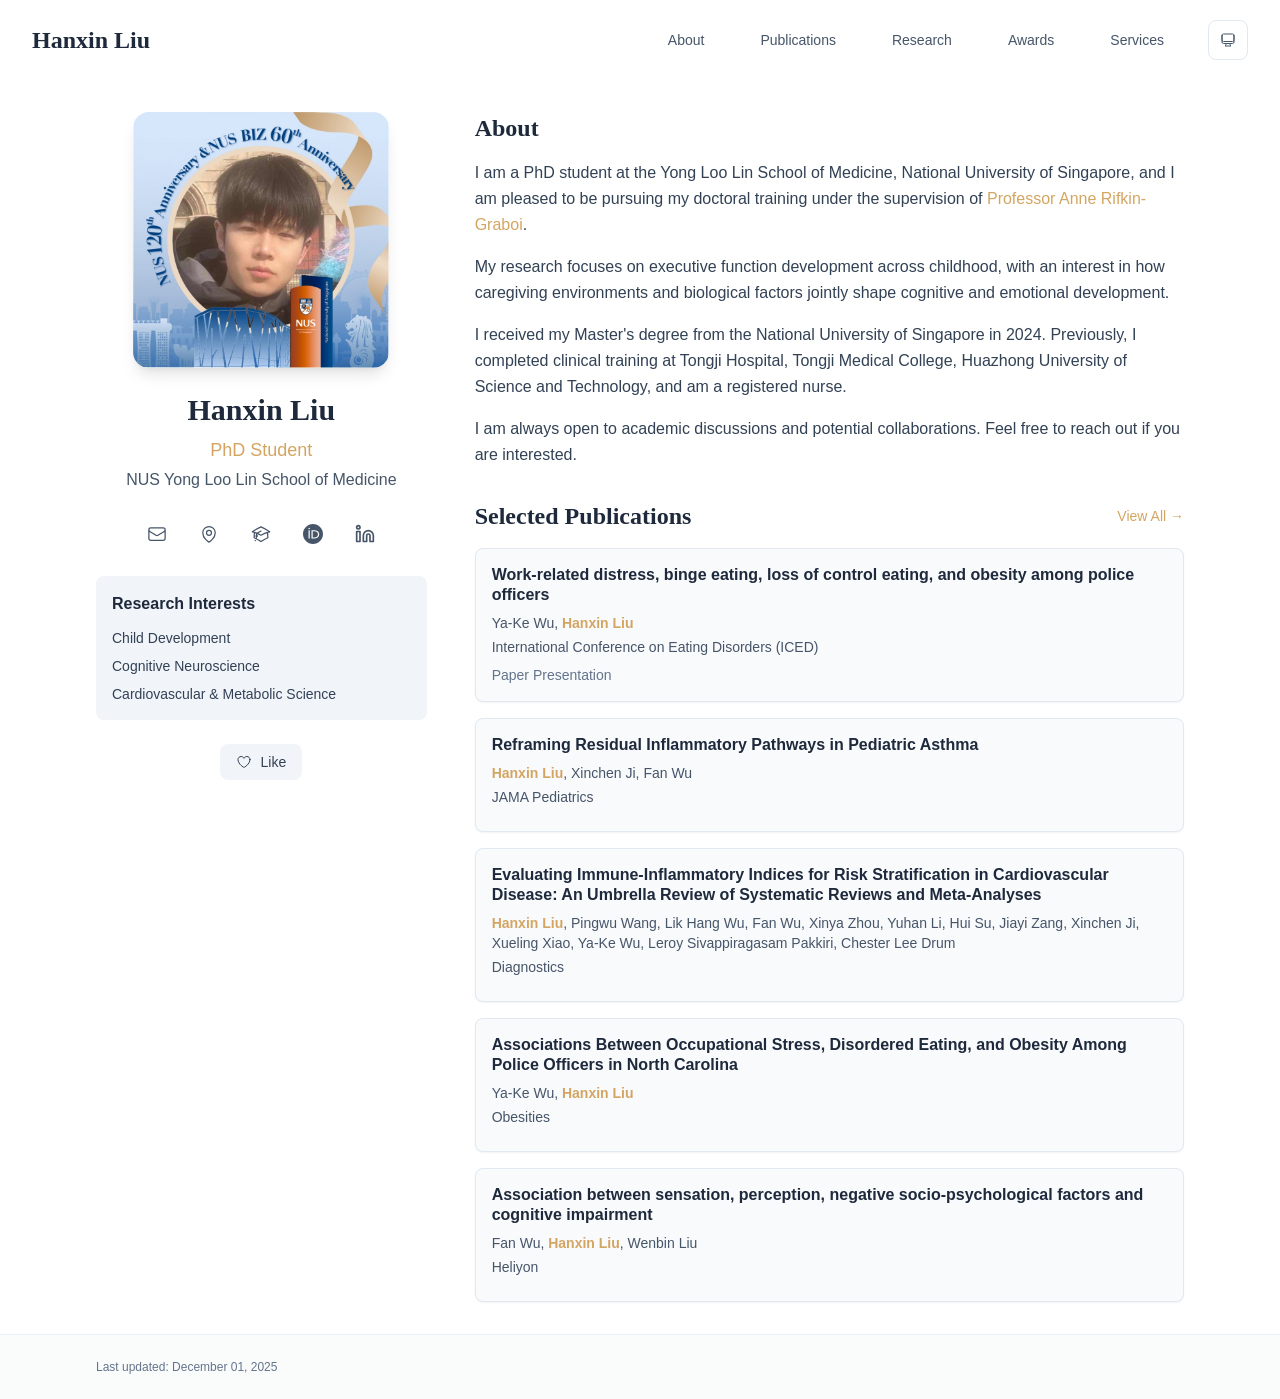
==== commit 7d9b03d0: "Add files via upload" ====
--- a/index.html
+++ b/index.html
@@ -1,4 +1,4 @@
-<!DOCTYPE html><html lang="en" class="scroll-smooth"><head><meta charSet="utf-8"/><meta name="viewport" content="width=device-width, initial-scale=1"/><link rel="preload" as="image" href="/bio.jpg"/><link rel="stylesheet" href="/_next/static/css/18a557a77b71fa8c.css" data-precedence="next"/><link rel="preload" as="script" fetchPriority="low" href="/_next/static/chunks/webpack-dcf9f18cf6e4eb9d.js"/><script src="/_next/static/chunks/4bd1b696-70b6d399998de86a.js" async=""></script><script src="/_next/static/chunks/684-50096e198fb40285.js" async=""></script><script src="/_next/static/chunks/main-app-236dd68e7b3fca67.js" async=""></script><script src="/_next/static/chunks/161-2061caadb2018b27.js" async=""></script><script src="/_next/static/chunks/874-196dbf0660d69360.js" async=""></script><script src="/_next/static/chunks/538-db6f5e0ae9ac4156.js" async=""></script><script src="/_next/static/chunks/app/layout-5b5dcf78693ae5fb.js" async=""></script><script src="/_next/static/chunks/12-4b59b9520356f054.js" async=""></script><script src="/_next/static/chunks/748-8289fc6d7d97d4d4.js" async=""></script><script src="/_next/static/chunks/app/page-1da4b251d8e68644.js" async=""></script><link rel="icon" href="/favicon.svg" type="image/svg+xml"/><link rel="dns-prefetch" href="https://google-fonts.jialeliu.com"/><link rel="preconnect" href="https://google-fonts.jialeliu.com" crossorigin=""/><link rel="preload" as="style" href="https://google-fonts.jialeliu.com/css2?family=Inter:wght@300;400;500;600;700&amp;family=Crimson+Text:ital,wght@0,400;0,600;1,400&amp;display=swap"/><link rel="stylesheet" id="gfonts-css" href="https://google-fonts.jialeliu.com/css2?family=Inter:wght@300;400;500;600;700&amp;family=Crimson+Text:ital,wght@0,400;0,600;1,400&amp;display=swap" media="print"/><script>
+<!DOCTYPE html><html lang="en" class="scroll-smooth"><head><meta charSet="utf-8"/><meta name="viewport" content="width=device-width, initial-scale=1"/><link rel="preload" as="image" href="/bio.jpg"/><link rel="stylesheet" href="/_next/static/css/18a557a77b71fa8c.css" data-precedence="next"/><link rel="preload" as="script" fetchPriority="low" href="/_next/static/chunks/webpack-dcf9f18cf6e4eb9d.js"/><script src="/_next/static/chunks/4bd1b696-70b6d399998de86a.js" async=""></script><script src="/_next/static/chunks/684-50096e198fb40285.js" async=""></script><script src="/_next/static/chunks/main-app-236dd68e7b3fca67.js" async=""></script><script src="/_next/static/chunks/161-2061caadb2018b27.js" async=""></script><script src="/_next/static/chunks/874-196dbf0660d69360.js" async=""></script><script src="/_next/static/chunks/538-db6f5e0ae9ac4156.js" async=""></script><script src="/_next/static/chunks/app/layout-5b5dcf78693ae5fb.js" async=""></script><script src="/_next/static/chunks/12-4b59b9520356f054.js" async=""></script><script src="/_next/static/chunks/748-606291705ed47c0e.js" async=""></script><script src="/_next/static/chunks/app/page-1da4b251d8e68644.js" async=""></script><link rel="icon" href="/favicon.svg" type="image/svg+xml"/><link rel="dns-prefetch" href="https://google-fonts.jialeliu.com"/><link rel="preconnect" href="https://google-fonts.jialeliu.com" crossorigin=""/><link rel="preload" as="style" href="https://google-fonts.jialeliu.com/css2?family=Inter:wght@300;400;500;600;700&amp;family=Crimson+Text:ital,wght@0,400;0,600;1,400&amp;display=swap"/><link rel="stylesheet" id="gfonts-css" href="https://google-fonts.jialeliu.com/css2?family=Inter:wght@300;400;500;600;700&amp;family=Crimson+Text:ital,wght@0,400;0,600;1,400&amp;display=swap" media="print"/><script>
               (function(){
                 var l = document.getElementById('gfonts-css');
                 if (!l) return;
@@ -24,4 +24,4 @@
             </script><title>Hanxin Liu</title><meta name="description" content="PhD student at NUS Yong Loo Lin School of Medicine."/><meta name="author" content="Hanxin Liu"/><meta name="keywords" content="Hanxin Liu,PhD,Research,NUS Yong Loo Lin School of Medicine"/><meta name="creator" content="Hanxin Liu"/><meta name="publisher" content="Hanxin Liu"/><meta property="og:title" content="Hanxin Liu"/><meta property="og:description" content="PhD student at NUS Yong Loo Lin School of Medicine."/><meta property="og:site_name" content="Hanxin Liu&#x27;s Academic Website"/><meta property="og:locale" content="en_US"/><meta property="og:type" content="website"/><meta name="twitter:card" content="summary"/><meta name="twitter:title" content="Hanxin Liu"/><meta name="twitter:description" content="PhD student at NUS Yong Loo Lin School of Medicine."/><link rel="icon" href="/favicon.svg"/><script>document.querySelectorAll('body link[rel="icon"], body link[rel="apple-touch-icon"]').forEach(el => document.head.appendChild(el))</script><script src="/_next/static/chunks/polyfills-42372ed130431b0a.js" noModule=""></script></head><body class="font-sans antialiased"><div style="visibility:hidden"><nav class="fixed top-0 left-0 right-0 z-50" data-headlessui-state=""><div class="transition-all duration-300 ease-out bg-transparent" style="transform:translateY(-100px)"><div class="max-w-7xl mx-auto px-4 sm:px-6 lg:px-8"><div class="flex justify-between items-center h-16 lg:h-20"><div class="flex-shrink-0" tabindex="0"><a class="text-xl lg:text-2xl font-serif font-semibold text-primary hover:text-accent transition-colors duration-200" href="/">Hanxin Liu</a></div><div class="hidden lg:block"><div class="ml-10 flex items-center space-x-8"><div class="flex items-baseline space-x-8"><a class="relative px-3 py-2 text-sm font-medium transition-all duration-200 rounded hover:bg-accent/10 hover:shadow-sm text-primary" href="/"><span class="relative z-10">About</span><div class="absolute inset-0 bg-accent/10 rounded-lg"></div></a><a class="relative px-3 py-2 text-sm font-medium transition-all duration-200 rounded hover:bg-accent/10 hover:shadow-sm text-neutral-600 hover:text-primary" href="/publications/"><span class="relative z-10">Publications</span></a><a class="relative px-3 py-2 text-sm font-medium transition-all duration-200 rounded hover:bg-accent/10 hover:shadow-sm text-neutral-600 hover:text-primary" href="/research/"><span class="relative z-10">Research</span></a><a class="relative px-3 py-2 text-sm font-medium transition-all duration-200 rounded hover:bg-accent/10 hover:shadow-sm text-neutral-600 hover:text-primary" href="/awards/"><span class="relative z-10">Awards</span></a><a class="relative px-3 py-2 text-sm font-medium transition-all duration-200 rounded hover:bg-accent/10 hover:shadow-sm text-neutral-600 hover:text-primary" href="/services/"><span class="relative z-10">Services</span></a></div><div class="flex items-center justify-center w-10 h-10 rounded-lg border border-neutral-200 dark:border-[rgba(148,163,184,0.24)] bg-background dark:bg-neutral-800"><div class="w-4 h-4 rounded-full bg-neutral-300 animate-pulse"></div></div></div></div><div class="lg:hidden flex items-center space-x-2"><div class="flex items-center justify-center w-10 h-10 rounded-lg border border-neutral-200 dark:border-[rgba(148,163,184,0.24)] bg-background dark:bg-neutral-800"><div class="w-4 h-4 rounded-full bg-neutral-300 animate-pulse"></div></div><button class="inline-flex items-center justify-center p-2 rounded-md text-neutral-600 hover:text-primary hover:bg-neutral-100 dark:hover:bg-neutral-800 focus:outline-none focus:ring-2 focus:ring-inset focus:ring-accent transition-colors duration-200" id="headlessui-disclosure-button-«R5pdb»" type="button" aria-expanded="false" data-headlessui-state=""><span class="sr-only">Open main menu</span><div><svg xmlns="http://www.w3.org/2000/svg" fill="none" viewBox="0 0 24 24" stroke-width="1.5" stroke="currentColor" aria-hidden="true" data-slot="icon" class="block h-6 w-6"><path stroke-linecap="round" stroke-linejoin="round" d="M3.75 6.75h16.5M3.75 12h16.5m-16.5 5.25h16.5"></path></svg></div></button></div></div></div></div></nav><main class="min-h-screen pt-16 lg:pt-20"><div class="max-w-6xl mx-auto px-4 sm:px-6 lg:px-8 py-8 bg-background min-h-screen"><div class="grid grid-cols-1 lg:grid-cols-3 gap-12"><div class="lg:col-span-1"><div class="sticky top-8" style="opacity:0;transform:translateY(20px)"><div class="w-64 h-64 mx-auto mb-6 rounded-2xl overflow-hidden shadow-lg hover:shadow-xl transition-all duration-200 hover:scale-105"><img alt="Hanxin Liu" width="256" height="256" decoding="async" data-nimg="1" class="w-full h-full object-cover object-[32%_center]" style="color:transparent" src="/bio.jpg"/></div><div class="text-center mb-6"><h1 class="text-3xl font-serif font-bold text-primary mb-2">Hanxin Liu</h1><p class="text-lg text-accent font-medium mb-1">PhD Student</p><p class="text-neutral-600 mb-2">NUS Yong Loo Lin School of Medicine</p></div><div class="flex flex-wrap justify-center gap-3 sm:gap-4 mb-6 relative px-2"><div class="relative"><button class="p-2 sm:p-2 transition-colors duration-200 text-neutral-600 dark:text-neutral-400 hover:text-accent" aria-label="Email"><svg xmlns="http://www.w3.org/2000/svg" fill="none" viewBox="0 0 24 24" stroke-width="1.5" stroke="currentColor" aria-hidden="true" data-slot="icon" class="h-5 w-5"><path stroke-linecap="round" stroke-linejoin="round" d="M21.75 6.75v10.5a2.25 2.25 0 0 1-2.25 2.25h-15a2.25 2.25 0 0 1-2.25-2.25V6.75m19.5 0A2.25 2.25 0 0 0 19.5 4.5h-15a2.25 2.25 0 0 0-2.25 2.25m19.5 0v.243a2.25 2.25 0 0 1-1.07 1.916l-7.5 4.615a2.25 2.25 0 0 1-2.36 0L3.32 8.91a2.25 2.25 0 0 1-1.07-1.916V6.75"></path></svg></button></div><div class="relative"><button class="p-2 sm:p-2 transition-colors duration-200 text-neutral-600 dark:text-neutral-400 hover:text-accent" aria-label="Location"><svg xmlns="http://www.w3.org/2000/svg" fill="none" viewBox="0 0 24 24" stroke-width="1.5" stroke="currentColor" aria-hidden="true" data-slot="icon" class="h-5 w-5"><path stroke-linecap="round" stroke-linejoin="round" d="M15 10.5a3 3 0 1 1-6 0 3 3 0 0 1 6 0Z"></path><path stroke-linecap="round" stroke-linejoin="round" d="M19.5 10.5c0 7.142-7.5 11.25-7.5 11.25S4.5 17.642 4.5 10.5a7.5 7.5 0 1 1 15 0Z"></path></svg></button></div><a href="https://scholar.google.com/citations?user=C9t6Hq4AAAAJ&amp;hl=en&amp;sortby=pubdate" target="_blank" rel="noopener noreferrer" class="p-2 sm:p-2 text-neutral-600 dark:text-neutral-400 hover:text-accent transition-colors duration-200" aria-label="Google Scholar"><svg xmlns="http://www.w3.org/2000/svg" fill="none" viewBox="0 0 24 24" stroke-width="1.5" stroke="currentColor" aria-hidden="true" data-slot="icon" class="h-5 w-5"><path stroke-linecap="round" stroke-linejoin="round" d="M4.26 10.147a60.438 60.438 0 0 0-.491 6.347A48.62 48.62 0 0 1 12 20.904a48.62 48.62 0 0 1 8.232-4.41 60.46 60.46 0 0 0-.491-6.347m-15.482 0a50.636 50.636 0 0 0-2.658-.813A59.906 59.906 0 0 1 12 3.493a59.903 59.903 0 0 1 10.399 5.84c-.896.248-1.783.52-2.658.814m-15.482 0A50.717 50.717 0 0 1 12 13.489a50.702 50.702 0 0 1 7.74-3.342M6.75 15a.75.75 0 1 0 0-1.5.75.75 0 0 0 0 1.5Zm0 0v-3.675A55.378 55.378 0 0 1 12 8.443m-7.007 11.55A5.981 5.981 0 0 0 6.75 15.75v-1.5"></path></svg></a><a href="https://orcid.org/0009-0001-0729-7092" target="_blank" rel="noopener noreferrer" class="p-2 sm:p-2 text-neutral-600 dark:text-neutral-400 hover:text-accent transition-colors duration-200" aria-label="ORCID"><svg viewBox="0 0 24 24" fill="currentColor" class="h-5 w-5" xmlns="http://www.w3.org/2000/svg"><path d="M12 0C5.372 0 0 5.372 0 12s5.372 12 12 12 12-5.372 12-12S18.628 0 12 0zM7.369 4.378c.525 0 .947.431.947.947s-.422.947-.947.947a.95.95 0 0 1-.947-.947c0-.525.422-.947.947-.947zm-.722 3.038h1.444v10.041H6.647V7.416zm3.562 0h3.9c3.712 0 5.344 2.653 5.344 5.025 0 2.578-2.016 5.025-5.325 5.025h-3.919V7.416zm1.444 1.303v7.444h2.297c3.272 0 4.022-2.484 4.022-3.722 0-2.016-1.284-3.722-4.097-3.722h-2.222z"></path></svg></a><a href="https://www.linkedin.com/in/hanxinliu" target="_blank" rel="noopener noreferrer" class="p-2 sm:p-2 text-neutral-600 dark:text-neutral-400 hover:text-accent transition-colors duration-200" aria-label="LinkedIn"><svg xmlns="http://www.w3.org/2000/svg" width="24" height="24" viewBox="0 0 24 24" fill="none" stroke="currentColor" stroke-width="2" stroke-linecap="round" stroke-linejoin="round" class="lucide lucide-linkedin h-5 w-5" aria-hidden="true"><path d="M16 8a6 6 0 0 1 6 6v7h-4v-7a2 2 0 0 0-2-2 2 2 0 0 0-2 2v7h-4v-7a6 6 0 0 1 6-6z"></path><rect width="4" height="12" x="2" y="9"></rect><circle cx="4" cy="4" r="2"></circle></svg></a></div><div class="bg-neutral-100 dark:bg-neutral-800 rounded-lg p-4 mb-6 hover:shadow-lg transition-all duration-200 hover:scale-[1.02]"><h3 class="font-semibold text-primary mb-3">Research Interests</h3><div class="space-y-2 text-sm text-neutral-700 dark:text-neutral-500"><div>Child Development</div><div>Cognitive Neuroscience</div><div>Cardiovascular &amp; Metabolic Science</div></div></div><div class="flex justify-center"><div class="relative"><button class="flex items-center space-x-2 px-4 py-2 rounded-lg font-medium text-sm transition-all duration-200 bg-neutral-100 dark:bg-neutral-800 text-neutral-700 dark:text-neutral-500 hover:bg-red-50 dark:hover:bg-red-900/20 hover:text-red-600 dark:hover:text-red-400 cursor-pointer" tabindex="0"><svg xmlns="http://www.w3.org/2000/svg" fill="none" viewBox="0 0 24 24" stroke-width="1.5" stroke="currentColor" aria-hidden="true" data-slot="icon" class="h-4 w-4"><path stroke-linecap="round" stroke-linejoin="round" d="M21 8.25c0-2.485-2.099-4.5-4.688-4.5-1.935 0-3.597 1.126-4.312 2.733-.715-1.607-2.377-2.733-4.313-2.733C5.1 3.75 3 5.765 3 8.25c0 7.22 9 12 9 12s9-4.78 9-12Z"></path></svg><span>Like</span></button></div></div></div></div><div class="lg:col-span-2 space-y-8"><section id="about" class="scroll-mt-24 space-y-8"><section style="opacity:0;transform:translateY(20px)"><h2 class="text-2xl font-serif font-bold text-primary mb-4">About</h2><div class="text-neutral-700 dark:text-neutral-600 leading-relaxed"><p class="mb-4 last:mb-0">I am a PhD student at the Yong Loo Lin School of Medicine, National University of Singapore, and I am pleased to be pursuing my doctoral training under the supervision of <a href="https://discovery.nus.edu.sg/28532-anne-rifkingraboi" node="[object Object]" target="_blank" rel="noopener noreferrer" class="text-accent font-medium transition-all duration-200 rounded hover:bg-accent/10 hover:shadow-sm">Professor Anne Rifkin-Graboi</a>.</p>
 <p class="mb-4 last:mb-0">My research focuses on executive function development across childhood, with an interest in how caregiving environments and biological factors jointly shape cognitive and emotional development.</p>
 <p class="mb-4 last:mb-0">I received my Master&#x27;s degree from the National University of Singapore in 2024. Previously, I completed clinical training at Tongji Hospital, Tongji Medical College, Huazhong University of Science and Technology, and am a registered nurse.</p>
-<p class="mb-4 last:mb-0">I am always open to academic discussions and potential collaborations. Feel free to reach out if you are interested.</p></div></section><section style="opacity:0;transform:translateY(20px)"><div class="flex items-center justify-between mb-4"><h2 class="text-2xl font-serif font-bold text-primary">Selected Publications</h2><a class="text-accent hover:text-accent-dark text-sm font-medium transition-all duration-200 rounded hover:bg-accent/10 hover:shadow-sm" href="/publications/">View All →</a></div><div class="space-y-4"><div class="bg-neutral-50 dark:bg-neutral-800 p-4 rounded-lg shadow-sm border border-neutral-200 dark:border-[rgba(148,163,184,0.24)] hover:shadow-lg transition-all duration-200 hover:scale-[1.02]" style="opacity:0;transform:translateY(20px)"><h3 class="font-semibold text-primary mb-2 leading-tight">Work-related distress, binge eating, loss of control eating, and obesity among police officers</h3><p class="text-sm text-neutral-600 dark:text-neutral-500 mb-1"><span><span class=" ">Ya-Ke Wu</span>, </span><span><span class="font-semibold text-accent ">Hanxin Liu</span></span></p><p class="text-sm text-neutral-600 dark:text-neutral-500 mb-2">International Conference on Eating Disorders (ICED) 2026</p><p class="text-sm text-neutral-500 dark:text-neutral-500 line-clamp-2">Paper Presentation</p></div><div class="bg-neutral-50 dark:bg-neutral-800 p-4 rounded-lg shadow-sm border border-neutral-200 dark:border-[rgba(148,163,184,0.24)] hover:shadow-lg transition-all duration-200 hover:scale-[1.02]" style="opacity:0;transform:translateY(20px)"><h3 class="font-semibold text-primary mb-2 leading-tight">Reframing Residual Inflammatory Pathways in Pediatric Asthma</h3><p class="text-sm text-neutral-600 dark:text-neutral-500 mb-1"><span><span class="font-semibold text-accent ">Hanxin Liu</span>, </span><span><span class=" ">Xinchen Ji</span>, </span><span><span class=" ">Fan Wu</span></span></p><p class="text-sm text-neutral-600 dark:text-neutral-500 mb-2">JAMA Pediatrics</p></div><div class="bg-neutral-50 dark:bg-neutral-800 p-4 rounded-lg shadow-sm border border-neutral-200 dark:border-[rgba(148,163,184,0.24)] hover:shadow-lg transition-all duration-200 hover:scale-[1.02]" style="opacity:0;transform:translateY(20px)"><h3 class="font-semibold text-primary mb-2 leading-tight">Evaluating Immune-Inflammatory Indices for Risk Stratification in Cardiovascular Disease: An Umbrella Review of Systematic Reviews and Meta-Analyses</h3><p class="text-sm text-neutral-600 dark:text-neutral-500 mb-1"><span><span class="font-semibold text-accent ">Hanxin Liu</span>, </span><span><span class=" ">Pingwu Wang</span>, </span><span><span class=" ">Lik Hang Wu</span>, </span><span><span class=" ">Fan Wu</span>, </span><span><span class=" ">Xinya Zhou</span>, </span><span><span class=" ">Yuhan Li</span>, </span><span><span class=" ">Hui Su</span>, </span><span><span class=" ">Jiayi Zang</span>, </span><span><span class=" ">Xinchen Ji</span>, </span><span><span class=" ">Xueling Xiao</span>, </span><span><span class=" ">Ya-Ke Wu</span>, </span><span><span class=" ">Leroy Sivappiragasam Pakkiri</span>, </span><span><span class=" ">Chester Lee Drum</span></span></p><p class="text-sm text-neutral-600 dark:text-neutral-500 mb-2">Diagnostics</p></div><div class="bg-neutral-50 dark:bg-neutral-800 p-4 rounded-lg shadow-sm border border-neutral-200 dark:border-[rgba(148,163,184,0.24)] hover:shadow-lg transition-all duration-200 hover:scale-[1.02]" style="opacity:0;transform:translateY(20px)"><h3 class="font-semibold text-primary mb-2 leading-tight">Associations Between Occupational Stress, Disordered Eating, and Obesity Among Police Officers in North Carolina</h3><p class="text-sm text-neutral-600 dark:text-neutral-500 mb-1"><span><span class=" ">Ya-Ke Wu</span>, </span><span><span class="font-semibold text-accent ">Hanxin Liu</span></span></p><p class="text-sm text-neutral-600 dark:text-neutral-500 mb-2">Obesities</p></div><div class="bg-neutral-50 dark:bg-neutral-800 p-4 rounded-lg shadow-sm border border-neutral-200 dark:border-[rgba(148,163,184,0.24)] hover:shadow-lg transition-all duration-200 hover:scale-[1.02]" style="opacity:0;transform:translateY(20px)"><h3 class="font-semibold text-primary mb-2 leading-tight">Association between sensation, perception, negative socio-psychological factors and cognitive impairment</h3><p class="text-sm text-neutral-600 dark:text-neutral-500 mb-1"><span><span class=" ">Fan Wu</span>, </span><span><span class="font-semibold text-accent ">Hanxin Liu</span>, </span><span><span class=" ">Wenbin Liu</span></span></p><p class="text-sm text-neutral-600 dark:text-neutral-500 mb-2">Heliyon</p></div></div></section></section></div></div></div><!--$--><!--/$--><!--$--><!--/$--></main><footer class="border-t border-neutral-200/50 bg-neutral-50/50 dark:bg-neutral-900/50 dark:border-neutral-700/50"><div class="max-w-6xl mx-auto px-4 sm:px-6 lg:px-8 py-6"><div class="flex flex-col sm:flex-row justify-between items-center gap-2"><p class="text-xs text-neutral-500">Last updated: <!-- -->December 01, 2025</p></div></div></footer></div><script src="/_next/static/chunks/webpack-dcf9f18cf6e4eb9d.js" async=""></script><script>(self.__next_f=self.__next_f||[]).push([0])</script><script>self.__next_f.push([1,"1:\"$Sreact.fragment\"\n2:I[3719,[\"161\",\"static/chunks/161-2061caadb2018b27.js\",\"874\",\"static/chunks/874-196dbf0660d69360.js\",\"538\",\"static/chunks/538-db6f5e0ae9ac4156.js\",\"177\",\"static/chunks/app/layout-5b5dcf78693ae5fb.js\"],\"ThemeProvider\"]\n3:I[768,[\"161\",\"static/chunks/161-2061caadb2018b27.js\",\"874\",\"static/chunks/874-196dbf0660d69360.js\",\"538\",\"static/chunks/538-db6f5e0ae9ac4156.js\",\"177\",\"static/chunks/app/layout-5b5dcf78693ae5fb.js\"],\"default\"]\n4:I[7555,[],\"\"]\n5:I[1295,[],\"\"]\n6:I[2548,[\"161\",\"static/chunks/161-2061caadb2018b27.js\",\"874\",\"static/chunks/874-196dbf0660d69360.js\",\"538\",\"static/chunks/538-db6f5e0ae9ac4156.js\",\"177\",\"static/chunks/app/layout-5b5dcf78693ae5fb.js\"],\"default\"]\n7:I[7437,[\"161\",\"static/chunks/161-2061caadb2018b27.js\",\"12\",\"static/chunks/12-4b59b9520356f054.js\",\"874\",\"static/chunks/874-196dbf0660d69360.js\",\"748\",\"static/chunks/748-8289fc6d7d97d4d4.js\",\"974\",\"static/chunks/app/page-1da4b251d8e68644.js\"],\"default\"]\n8:I[9507,[\"161\",\"static/chunks/161-2061caadb2018b27.js\",\"12\",\"static/chunks/12-4b59b9520356f054.js\",\"874\",\"static/chunks/874-196dbf0660d69360.js\",\"748\",\"static/chunks/748-8289fc6d7d97d4d4.js\",\"974\",\"static/chunks/app/page-1da4b251d8e68644.js\"],\"default\"]\n9:I[5218,[\"161\",\"static/chunks/161-2061caadb2018b27.js\",\"12\",\"static/chunks/12-4b59b9520356f054.js\",\"874\",\"static/chunks/874-196dbf0660d69360.js\",\"748\",\"static/chunks/748-8289fc6d7d97d4d4.js\",\"974\",\"static/chunks/app/page-1da4b251d8e68644.js\"],\"default\"]\na:I[9665,[],\"MetadataBoundary\"]\nc:I[9665,[],\"OutletBoundary\"]\nf:I[4911,[],\"AsyncMetadataOutlet\"]\n11:I[9665,[],\"ViewportBoundary\"]\n13:I[6614,[],\"\"]\n:HL[\"/_next/static/css/18a557a77b71fa8c.css\",\"style\"]\n"])</script><script>self.__next_f.push([1,"0:{\"P\":null,\"b\":\"kPw_W46j-91y4abHIvis-\",\"p\":\"\",\"c\":[\"\",\"\"],\"i\":false,\"f\":[[[\"\",{\"children\":[\"__PAGE__\",{}]},\"$undefined\",\"$undefined\",true],[\"\",[\"$\",\"$1\",\"c\",{\"children\":[[[\"$\",\"link\",\"0\",{\"rel\":\"stylesheet\",\"href\":\"/_next/static/css/18a557a77b71fa8c.css\",\"precedence\":\"next\",\"crossOrigin\":\"$undefined\",\"nonce\":\"$undefined\"}]],[\"$\",\"html\",null,{\"lang\":\"en\",\"className\":\"scroll-smooth\",\"suppressHydrationWarning\":true,\"children\":[[\"$\",\"head\",null,{\"children\":[[\"$\",\"link\",null,{\"rel\":\"icon\",\"href\":\"/favicon.svg\",\"type\":\"image/svg+xml\"}],[\"$\",\"link\",null,{\"rel\":\"dns-prefetch\",\"href\":\"https://google-fonts.jialeliu.com\"}],[\"$\",\"link\",null,{\"rel\":\"preconnect\",\"href\":\"https://google-fonts.jialeliu.com\",\"crossOrigin\":\"\"}],[\"$\",\"link\",null,{\"rel\":\"preload\",\"as\":\"style\",\"href\":\"https://google-fonts.jialeliu.com/css2?family=Inter:wght@300;400;500;600;700\u0026family=Crimson+Text:ital,wght@0,400;0,600;1,400\u0026display=swap\"}],[\"$\",\"link\",null,{\"rel\":\"stylesheet\",\"id\":\"gfonts-css\",\"href\":\"https://google-fonts.jialeliu.com/css2?family=Inter:wght@300;400;500;600;700\u0026family=Crimson+Text:ital,wght@0,400;0,600;1,400\u0026display=swap\",\"media\":\"print\"}],[\"$\",\"script\",null,{\"dangerouslySetInnerHTML\":{\"__html\":\"\\n              (function(){\\n                var l = document.getElementById('gfonts-css');\\n                if (!l) return;\\n                if (l.media !== 'all') {\\n                  l.addEventListener('load', function(){ try { l.media = 'all'; } catch(e){} });\\n                }\\n              })();\\n            \"}}],[\"$\",\"noscript\",null,{\"children\":[\"$\",\"link\",null,{\"rel\":\"stylesheet\",\"href\":\"https://google-fonts.jialeliu.com/css2?family=Inter:wght@300;400;500;600;700\u0026family=Crimson+Text:ital,wght@0,400;0,600;1,400\u0026display=swap\"}]}],[\"$\",\"script\",null,{\"dangerouslySetInnerHTML\":{\"__html\":\"\\n              try {\\n                const theme = localStorage.getItem('theme-storage');\\n                const parsed = theme ? JSON.parse(theme) : null;\\n                const setting = parsed?.state?.theme || 'system';\\n                const prefersDark = typeof window !== 'undefined' \u0026\u0026 window.matchMedia \u0026\u0026 window.matchMedia('(prefers-color-scheme: dark)').matches;\\n                const effective = setting === 'dark' ? 'dark' : (setting === 'light' ? 'light' : (prefersDark ? 'dark' : 'light'));\\n                var root = document.documentElement;\\n                root.classList.add(effective);\\n                root.setAttribute('data-theme', effective);\\n              } catch (e) {\\n                var root = document.documentElement;\\n                root.classList.add('light');\\n                root.setAttribute('data-theme', 'light');\\n              }\\n            \"}}]]}],[\"$\",\"body\",null,{\"className\":\"font-sans antialiased\",\"children\":[\"$\",\"$L2\",null,{\"children\":[[\"$\",\"$L3\",null,{\"items\":[{\"title\":\"About\",\"type\":\"page\",\"target\":\"about\",\"href\":\"/\"},{\"title\":\"Publications\",\"type\":\"page\",\"target\":\"publications\",\"href\":\"/publications\"},{\"title\":\"Research\",\"type\":\"page\",\"target\":\"research\",\"href\":\"/research\"},{\"title\":\"Awards\",\"type\":\"page\",\"target\":\"awards\",\"href\":\"/awards\"},{\"title\":\"Services\",\"type\":\"page\",\"target\":\"services\",\"href\":\"/services\"}],\"siteTitle\":\"Hanxin Liu\",\"enableOnePageMode\":false}],[\"$\",\"main\",null,{\"className\":\"min-h-screen pt-16 lg:pt-20\",\"children\":[\"$\",\"$L4\",null,{\"parallelRouterKey\":\"children\",\"error\":\"$undefined\",\"errorStyles\":\"$undefined\",\"errorScripts\":\"$undefined\",\"template\":[\"$\",\"$L5\",null,{}],\"templateStyles\":\"$undefined\",\"templateScripts\":\"$undefined\",\"notFound\":[[[\"$\",\"title\",null,{\"children\":\"404: This page could not be found.\"}],[\"$\",\"div\",null,{\"style\":{\"fontFamily\":\"system-ui,\\\"Segoe UI\\\",Roboto,Helvetica,Arial,sans-serif,\\\"Apple Color Emoji\\\",\\\"Segoe UI Emoji\\\"\",\"height\":\"100vh\",\"textAlign\":\"center\",\"display\":\"flex\",\"flexDirection\":\"column\",\"alignItems\":\"center\",\"justifyContent\":\"center\"},\"children\":[\"$\",\"div\",null,{\"children\":[[\"$\",\"style\",null,{\"dangerouslySetInnerHTML\":{\"__html\":\"body{color:#000;background:#fff;margin:0}.next-error-h1{border-right:1px solid rgba(0,0,0,.3)}@media (prefers-color-scheme:dark){body{color:#fff;background:#000}.next-error-h1{border-right:1px solid rgba(255,255,255,.3)}}\"}}],[\"$\",\"h1\",null,{\"className\":\"next-error-h1\",\"style\":{\"display\":\"inline-block\",\"margin\":\"0 20px 0 0\",\"padding\":\"0 23px 0 0\",\"fontSize\":24,\"fontWeight\":500,\"verticalAlign\":\"top\",\"lineHeight\":\"49px\"},\"children\":404}],[\"$\",\"div\",null,{\"style\":{\"display\":\"inline-block\"},\"children\":[\"$\",\"h2\",null,{\"style\":{\"fontSize\":14,\"fontWeight\":400,\"lineHeight\":\"49px\",\"margin\":0},\"children\":\"This page could not be found.\"}]}]]}]}]],[]],\"forbidden\":\"$undefined\",\"unauthorized\":\"$undefined\"}]}],[\"$\",\"$L6\",null,{\"lastUpdated\":\"December 01, 2025\"}]]}]}]]}]]}],{\"children\":[\"__PAGE__\",[\"$\",\"$1\",\"c\",{\"children\":[[\"$\",\"div\",null,{\"className\":\"max-w-6xl mx-auto px-4 sm:px-6 lg:px-8 py-8 bg-background min-h-screen\",\"children\":[\"$\",\"div\",null,{\"className\":\"grid grid-cols-1 lg:grid-cols-3 gap-12\",\"children\":[[\"$\",\"div\",null,{\"className\":\"lg:col-span-1\",\"children\":[\"$\",\"$L7\",null,{\"author\":{\"name\":\"Hanxin Liu\",\"title\":\"PhD Student\",\"institution\":\"NUS Yong Loo Lin School of Medicine\",\"avatar\":\"/bio.jpg\"},\"social\":{\"email\":\"hanxin_liu@u.nus.edu\",\"location\":\"Singapore\",\"location_url\":\"https://maps.google.com/?q=Yong+Loo+Lin+School+of+Medicine+NUS\",\"location_details\":[\"NUHS Tower Block\",\"1E Kent Ridge Road, Singapore\"],\"google_scholar\":\"https://scholar.google.com/citations?user=C9t6Hq4AAAAJ\u0026hl=en\u0026sortby=pubdate\",\"orcid\":\"https://orcid.org/0009-0001-0729-7092\",\"linkedin\":\"https://www.linkedin.com/in/hanxinliu\"},\"features\":{\"enable_likes\":true,\"enable_one_page_mode\":false},\"researchInterests\":[\"Child Development\",\"Cognitive Neuroscience\",\"Cardiovascular \u0026 Metabolic Science\"]}]}],[\"$\",\"div\",null,{\"className\":\"lg:col-span-2 space-y-8\",\"children\":[[\"$\",\"section\",\"about\",{\"id\":\"about\",\"className\":\"scroll-mt-24 space-y-8\",\"children\":[[[\"$\",\"$L8\",\"about\",{\"content\":\"I am a PhD student at the Yong Loo Lin School of Medicine, National University of Singapore, and I am pleased to be pursuing my doctoral training under the supervision of [Professor Anne Rifkin-Graboi](https://discovery.nus.edu.sg/28532-anne-rifkingraboi).\\n\\nMy research focuses on executive function development across childhood, with an interest in how caregiving environments and biological factors jointly shape cognitive and emotional development.\\n\\nI received my Master's degree from the National University of Singapore in 2024. Previously, I completed clinical training at Tongji Hospital, Tongji Medical College, Huazhong University of Science and Technology, and am a registered nurse.\\n\\nI am always open to academic discussions and potential collaborations. Feel free to reach out if you are interested.\",\"title\":\"About\"}],[\"$\",\"$L9\",\"featured_publications\",{\"publications\":[{\"id\":\"wu2026iced_police\",\"title\":\"Work-related distress, binge eating, loss of control eating, and obesity among police officers\",\"authors\":[{\"name\":\"Ya-Ke Wu\",\"isHighlighted\":false,\"isCorresponding\":false,\"isCoAuthor\":false},{\"name\":\"Hanxin Liu\",\"isHighlighted\":true,\"isCorresponding\":false,\"isCoAuthor\":false}],\"year\":2026,\"type\":\"conference\",\"status\":\"published\",\"tags\":[\"Conference\"],\"keywords\":\"$0:f:0:1:2:children:1:props:children:0:props:children:props:children:1:props:children:0:props:children:0:1:props:publications:0:tags\",\"researchArea\":\"machine-learning\",\"journal\":\"\",\"conference\":\"International Conference on Eating Disorders (ICED) 2026\",\"abstract\":\"\",\"description\":\"Paper Presentation\",\"selected\":true,\"bibtex\":\"@inproceedings{wu2026iced_police,\\n  title = {Work-related distress, binge eating, loss of control eating, and obesity among police officers},\\n  author = {Wu, Ya-Ke and Liu, Hanxin},\\n  booktitle = {International Conference on Eating Disorders (ICED) 2026},\\n  year = {2026},\\n  address = {The Hague, The Netherlands},\\n  note = {Paper Presentation}\\n}\"},{\"id\":\"liu2025reframing\",\"title\":\"Reframing Residual Inflammatory Pathways in Pediatric Asthma\",\"authors\":[{\"name\":\"Hanxin Liu\",\"isHighlighted\":true,\"isCorresponding\":false,\"isCoAuthor\":false},{\"name\":\"Xinchen Ji\",\"isHighlighted\":false,\"isCorresponding\":false,\"isCoAuthor\":false},{\"name\":\"Fan Wu\",\"isHighlighted\":false,\"isCorresponding\":false,\"isCoAuthor\":false}],\"year\":2025,\"type\":\"journal\",\"status\":\"published\",\"tags\":[\"JCR-Q1\"],\"keywords\":\"$0:f:0:1:2:children:1:props:children:0:props:children:props:children:1:props:children:0:props:children:0:1:props:publications:1:tags\",\"researchArea\":\"machine-learning\",\"journal\":\"JAMA Pediatrics\",\"conference\":\"\",\"doi\":\"https://doi.org/10.1001/jamapediatrics.2025.4276\",\"abstract\":\"\",\"description\":\"\",\"selected\":true,\"bibtex\":\"@article{liu2025reframing,\\n  title = {Reframing Residual Inflammatory Pathways in Pediatric Asthma},\\n  author = {Liu, Hanxin and Ji, Xinchen and Wu, Fan},\\n  journal = {JAMA Pediatrics},\\n  year = {2025},\\n  doi = {https://doi.org/10.1001/jamapediatrics.2025.4276}\\n}\"},{\"id\":\"liu2025evaluating\",\"title\":\"Evaluating Immune-Inflammatory Indices for Risk Stratification in Cardiovascular Disease: An Umbrella Review of Systematic Reviews and Meta-Analyses\",\"authors\":[{\"name\":\"Hanxin Liu\",\"isHighlighted\":true,\"isCorresponding\":false,\"isCoAuthor\":false},{\"name\":\"Pingwu Wang\",\"isHighlighted\":false,\"isCorresponding\":false,\"isCoAuthor\":false},{\"name\":\"Lik Hang Wu\",\"isHighlighted\":false,\"isCorresponding\":false,\"isCoAuthor\":false},{\"name\":\"Fan Wu\",\"isHighlighted\":false,\"isCorresponding\":false,\"isCoAuthor\":false},{\"name\":\"Xinya Zhou\",\"isHighlighted\":false,\"isCorresponding\":false,\"isCoAuthor\":false},{\"name\":\"Yuhan Li\",\"isHighlighted\":false,\"isCorresponding\":false,\"isCoAuthor\":false},{\"name\":\"Hui Su\",\"isHighlighted\":false,\"isCorresponding\":false,\"isCoAuthor\":false},{\"name\":\"Jiayi Zang\",\"isHighlighted\":false,\"isCorresponding\":false,\"isCoAuthor\":false},{\"name\":\"Xinchen Ji\",\"isHighlighted\":false,\"isCorresponding\":false,\"isCoAuthor\":false},{\"name\":\"Xueling Xiao\",\"isHighlighted\":false,\"isCorresponding\":false,\"isCoAuthor\":false},{\"name\":\"Ya-Ke Wu\",\"isHighlighted\":false,\"isCorresponding\":false,\"isCoAuthor\":false},{\"name\":\"Leroy Sivappiragasam Pakkiri\",\"isHighlighted\":false,\"isCorresponding\":false,\"isCoAuthor\":false},{\"name\":\"Chester Lee Drum\",\"isHighlighted\":false,\"isCorresponding\":false,\"isCoAuthor\":false}],\"year\":2025,\"type\":\"journal\",\"status\":\"published\",\"tags\":[\"JCR-Q1\"],\"keywords\":\"$0:f:0:1:2:children:1:props:children:0:props:children:props:children:1:props:children:0:props:children:0:1:props:publications:2:tags\",\"researchArea\":\"machine-learning\",\"journal\":\"Diagnostics\",\"conference\":\"\",\"volume\":\"15\",\"issue\":\"22\",\"pages\":\"2862\",\"doi\":\"https://doi.org/10.3390/diagnostics15222862\",\"abstract\":\"\",\"description\":\"\",\"selected\":true,\"bibtex\":\"@article{liu2025evaluating,\\n  title = {Evaluating Immune-Inflammatory Indices for Risk Stratification in Cardiovascular Disease: An Umbrella Review of Systematic Reviews and Meta-Analyses},\\n  author = {Liu, Hanxin and Wang, Pingwu and Wu, Lik Hang and Wu, Fan and Zhou, Xinya and Li, Yuhan and Su, Hui and Zang, Jiayi and Ji, Xinchen and Xiao, Xueling and Wu, Ya-Ke and Pakkiri, Leroy Sivappiragasam and Drum, Chester Lee},\\n  journal = {Diagnostics},\\n  year = {2025},\\n  volume = {15},\\n  number = {22},\\n  pages = {2862},\\n  publisher = {Multidisciplinary Digital Publishing Institute},\\n  doi = {https://doi.org/10.3390/diagnostics15222862}\\n}\"},{\"id\":\"wu2025associations\",\"title\":\"Associations Between Occupational Stress, Disordered Eating, and Obesity Among Police Officers in North Carolina\",\"authors\":[{\"name\":\"Ya-Ke Wu\",\"isHighlighted\":false,\"isCorresponding\":false,\"isCoAuthor\":false},{\"name\":\"Hanxin Liu\",\"isHighlighted\":true,\"isCorresponding\":false,\"isCoAuthor\":false}],\"year\":2025,\"type\":\"journal\",\"status\":\"published\",\"tags\":[],\"keywords\":\"$0:f:0:1:2:children:1:props:children:0:props:children:props:children:1:props:children:0:props:children:0:1:props:publications:3:tags\",\"researchArea\":\"machine-learning\",\"journal\":\"Obesities\",\"conference\":\"\",\"volume\":\"5\",\"issue\":\"3\",\"pages\":\"65\",\"doi\":\"https://doi.org/10.3390/obesities5030065\",\"abstract\":\"\",\"description\":\"\",\"selected\":true,\"bibtex\":\"@article{wu2025associations,\\n  title = {Associations Between Occupational Stress, Disordered Eating, and Obesity Among Police Officers in North Carolina},\\n  author = {Wu, Ya-Ke and Liu, Hanxin},\\n  journal = {Obesities},\\n  year = {2025},\\n  volume = {5},\\n  number = {3},\\n  pages = {65},\\n  publisher = {Multidisciplinary Digital Publishing Institute},\\n  doi = {https://doi.org/10.3390/obesities5030065}\\n}\"},{\"id\":\"wu2023association\",\"title\":\"Association between sensation, perception, negative socio-psychological factors and cognitive impairment\",\"authors\":[{\"name\":\"Fan Wu\",\"isHighlighted\":false,\"isCorresponding\":false,\"isCoAuthor\":false},{\"name\":\"Hanxin Liu\",\"isHighlighted\":true,\"isCorresponding\":false,\"isCoAuthor\":false},{\"name\":\"Wenbin Liu\",\"isHighlighted\":false,\"isCorresponding\":false,\"isCoAuthor\":false}],\"year\":2023,\"type\":\"journal\",\"status\":\"published\",\"tags\":[\"JCR-Q1\"],\"keywords\":\"$0:f:0:1:2:children:1:props:children:0:props:children:props:children:1:props:children:0:props:children:0:1:props:publications:4:tags\",\"researchArea\":\"machine-learning\",\"journal\":\"Heliyon\",\"conference\":\"\",\"volume\":\"9\",\"issue\":\"11\",\"doi\":\"https://doi.org/10.1016/j.heliyon.2023.e22101\",\"abstract\":\"\",\"description\":\"\",\"selected\":true,\"bibtex\":\"@article{wu2023association,\\n  title = {Association between sensation, perception, negative socio-psychological factors and cognitive impairment},\\n  author = {Wu, Fan and Liu, Hanxin and Liu, Wenbin},\\n  journal = {Heliyon},\\n  year = {2023},\\n  volume = {9},\\n  number = {11},\\n  publisher = {Elsevier},\\n  doi = {https://doi.org/10.1016/j.heliyon.2023.e22101}\\n}\"}],\"title\":\"Selected Publications\",\"enableOnePageMode\":false}]],false,false,false]}]]}]]}]}],[\"$\",\"$La\",null,{\"children\":\"$Lb\"}],null,[\"$\",\"$Lc\",null,{\"children\":[\"$Ld\",\"$Le\",[\"$\",\"$Lf\",null,{\"promise\":\"$@10\"}]]}]]}],{},null,false]},null,false],[\"$\",\"$1\",\"h\",{\"children\":[null,[\"$\",\"$1\",\"4Xk7jrkGRl_2TNzHvDeHi\",{\"children\":[[\"$\",\"$L11\",null,{\"children\":\"$L12\"}],null]}],null]}],false]],\"m\":\"$undefined\",\"G\":[\"$13\",\"$undefined\"],\"s\":false,\"S\":true}\n"])</script><script>self.__next_f.push([1,"14:\"$Sreact.suspense\"\n15:I[4911,[],\"AsyncMetadata\"]\nb:[\"$\",\"$14\",null,{\"fallback\":null,\"children\":[\"$\",\"$L15\",null,{\"promise\":\"$@16\"}]}]\n"])</script><script>self.__next_f.push([1,"e:null\n"])</script><script>self.__next_f.push([1,"12:[[\"$\",\"meta\",\"0\",{\"charSet\":\"utf-8\"}],[\"$\",\"meta\",\"1\",{\"name\":\"viewport\",\"content\":\"width=device-width, initial-scale=1\"}]]\nd:null\n"])</script><script>self.__next_f.push([1,"16:{\"metadata\":[[\"$\",\"title\",\"0\",{\"children\":\"Hanxin Liu\"}],[\"$\",\"meta\",\"1\",{\"name\":\"description\",\"content\":\"PhD student at NUS Yong Loo Lin School of Medicine.\"}],[\"$\",\"meta\",\"2\",{\"name\":\"author\",\"content\":\"Hanxin Liu\"}],[\"$\",\"meta\",\"3\",{\"name\":\"keywords\",\"content\":\"Hanxin Liu,PhD,Research,NUS Yong Loo Lin School of Medicine\"}],[\"$\",\"meta\",\"4\",{\"name\":\"creator\",\"content\":\"Hanxin Liu\"}],[\"$\",\"meta\",\"5\",{\"name\":\"publisher\",\"content\":\"Hanxin Liu\"}],[\"$\",\"meta\",\"6\",{\"property\":\"og:title\",\"content\":\"Hanxin Liu\"}],[\"$\",\"meta\",\"7\",{\"property\":\"og:description\",\"content\":\"PhD student at NUS Yong Loo Lin School of Medicine.\"}],[\"$\",\"meta\",\"8\",{\"property\":\"og:site_name\",\"content\":\"Hanxin Liu's Academic Website\"}],[\"$\",\"meta\",\"9\",{\"property\":\"og:locale\",\"content\":\"en_US\"}],[\"$\",\"meta\",\"10\",{\"property\":\"og:type\",\"content\":\"website\"}],[\"$\",\"meta\",\"11\",{\"name\":\"twitter:card\",\"content\":\"summary\"}],[\"$\",\"meta\",\"12\",{\"name\":\"twitter:title\",\"content\":\"Hanxin Liu\"}],[\"$\",\"meta\",\"13\",{\"name\":\"twitter:description\",\"content\":\"PhD student at NUS Yong Loo Lin School of Medicine.\"}],[\"$\",\"link\",\"14\",{\"rel\":\"icon\",\"href\":\"/favicon.svg\"}]],\"error\":null,\"digest\":\"$undefined\"}\n10:{\"metadata\":\"$16:metadata\",\"error\":null,\"digest\":\"$undefined\"}\n"])</script></body></html>+<p class="mb-4 last:mb-0">I am always open to academic discussions and potential collaborations. Feel free to reach out if you are interested.</p></div></section><section style="opacity:0;transform:translateY(20px)"><div class="flex items-center justify-between mb-4"><h2 class="text-2xl font-serif font-bold text-primary">Selected Publications</h2><a class="text-accent hover:text-accent-dark text-sm font-medium transition-all duration-200 rounded hover:bg-accent/10 hover:shadow-sm" href="/publications/">View All →</a></div><div class="space-y-4"><div class="bg-neutral-50 dark:bg-neutral-800 p-4 rounded-lg shadow-sm border border-neutral-200 dark:border-[rgba(148,163,184,0.24)] hover:shadow-lg transition-all duration-200 hover:scale-[1.02]" style="opacity:0;transform:translateY(20px)"><h3 class="font-semibold text-primary mb-2 leading-tight">Work-related distress, binge eating, loss of control eating, and obesity among police officers</h3><p class="text-sm text-neutral-600 dark:text-neutral-500 mb-1"><span><span class=" ">Ya-Ke Wu</span>, </span><span><span class="font-semibold text-accent ">Hanxin Liu</span></span></p><p class="text-sm text-neutral-600 dark:text-neutral-500 mb-2">International Conference on Eating Disorders (ICED)</p><p class="text-sm text-neutral-500 dark:text-neutral-500 line-clamp-2">Paper Presentation</p></div><div class="bg-neutral-50 dark:bg-neutral-800 p-4 rounded-lg shadow-sm border border-neutral-200 dark:border-[rgba(148,163,184,0.24)] hover:shadow-lg transition-all duration-200 hover:scale-[1.02]" style="opacity:0;transform:translateY(20px)"><h3 class="font-semibold text-primary mb-2 leading-tight">Reframing Residual Inflammatory Pathways in Pediatric Asthma</h3><p class="text-sm text-neutral-600 dark:text-neutral-500 mb-1"><span><span class="font-semibold text-accent ">Hanxin Liu</span>, </span><span><span class=" ">Xinchen Ji</span>, </span><span><span class=" ">Fan Wu</span></span></p><p class="text-sm text-neutral-600 dark:text-neutral-500 mb-2">JAMA Pediatrics</p></div><div class="bg-neutral-50 dark:bg-neutral-800 p-4 rounded-lg shadow-sm border border-neutral-200 dark:border-[rgba(148,163,184,0.24)] hover:shadow-lg transition-all duration-200 hover:scale-[1.02]" style="opacity:0;transform:translateY(20px)"><h3 class="font-semibold text-primary mb-2 leading-tight">Evaluating Immune-Inflammatory Indices for Risk Stratification in Cardiovascular Disease: An Umbrella Review of Systematic Reviews and Meta-Analyses</h3><p class="text-sm text-neutral-600 dark:text-neutral-500 mb-1"><span><span class="font-semibold text-accent ">Hanxin Liu</span>, </span><span><span class=" ">Pingwu Wang</span>, </span><span><span class=" ">Lik Hang Wu</span>, </span><span><span class=" ">Fan Wu</span>, </span><span><span class=" ">Xinya Zhou</span>, </span><span><span class=" ">Yuhan Li</span>, </span><span><span class=" ">Hui Su</span>, </span><span><span class=" ">Jiayi Zang</span>, </span><span><span class=" ">Xinchen Ji</span>, </span><span><span class=" ">Xueling Xiao</span>, </span><span><span class=" ">Ya-Ke Wu</span>, </span><span><span class=" ">Leroy Sivappiragasam Pakkiri</span>, </span><span><span class=" ">Chester Lee Drum</span></span></p><p class="text-sm text-neutral-600 dark:text-neutral-500 mb-2">Diagnostics</p></div><div class="bg-neutral-50 dark:bg-neutral-800 p-4 rounded-lg shadow-sm border border-neutral-200 dark:border-[rgba(148,163,184,0.24)] hover:shadow-lg transition-all duration-200 hover:scale-[1.02]" style="opacity:0;transform:translateY(20px)"><h3 class="font-semibold text-primary mb-2 leading-tight">Associations Between Occupational Stress, Disordered Eating, and Obesity Among Police Officers in North Carolina</h3><p class="text-sm text-neutral-600 dark:text-neutral-500 mb-1"><span><span class=" ">Ya-Ke Wu</span>, </span><span><span class="font-semibold text-accent ">Hanxin Liu</span></span></p><p class="text-sm text-neutral-600 dark:text-neutral-500 mb-2">Obesities</p></div><div class="bg-neutral-50 dark:bg-neutral-800 p-4 rounded-lg shadow-sm border border-neutral-200 dark:border-[rgba(148,163,184,0.24)] hover:shadow-lg transition-all duration-200 hover:scale-[1.02]" style="opacity:0;transform:translateY(20px)"><h3 class="font-semibold text-primary mb-2 leading-tight">Association between sensation, perception, negative socio-psychological factors and cognitive impairment</h3><p class="text-sm text-neutral-600 dark:text-neutral-500 mb-1"><span><span class=" ">Fan Wu</span>, </span><span><span class="font-semibold text-accent ">Hanxin Liu</span>, </span><span><span class=" ">Wenbin Liu</span></span></p><p class="text-sm text-neutral-600 dark:text-neutral-500 mb-2">Heliyon</p></div></div></section></section></div></div></div><!--$--><!--/$--><!--$--><!--/$--></main><footer class="border-t border-neutral-200/50 bg-neutral-50/50 dark:bg-neutral-900/50 dark:border-neutral-700/50"><div class="max-w-6xl mx-auto px-4 sm:px-6 lg:px-8 py-6"><div class="flex flex-col sm:flex-row justify-between items-center gap-2"><p class="text-xs text-neutral-500">Last updated: <!-- -->December 01, 2025</p></div></div></footer></div><script src="/_next/static/chunks/webpack-dcf9f18cf6e4eb9d.js" async=""></script><script>(self.__next_f=self.__next_f||[]).push([0])</script><script>self.__next_f.push([1,"1:\"$Sreact.fragment\"\n2:I[3719,[\"161\",\"static/chunks/161-2061caadb2018b27.js\",\"874\",\"static/chunks/874-196dbf0660d69360.js\",\"538\",\"static/chunks/538-db6f5e0ae9ac4156.js\",\"177\",\"static/chunks/app/layout-5b5dcf78693ae5fb.js\"],\"ThemeProvider\"]\n3:I[768,[\"161\",\"static/chunks/161-2061caadb2018b27.js\",\"874\",\"static/chunks/874-196dbf0660d69360.js\",\"538\",\"static/chunks/538-db6f5e0ae9ac4156.js\",\"177\",\"static/chunks/app/layout-5b5dcf78693ae5fb.js\"],\"default\"]\n4:I[7555,[],\"\"]\n5:I[1295,[],\"\"]\n6:I[2548,[\"161\",\"static/chunks/161-2061caadb2018b27.js\",\"874\",\"static/chunks/874-196dbf0660d69360.js\",\"538\",\"static/chunks/538-db6f5e0ae9ac4156.js\",\"177\",\"static/chunks/app/layout-5b5dcf78693ae5fb.js\"],\"default\"]\n7:I[7437,[\"161\",\"static/chunks/161-2061caadb2018b27.js\",\"12\",\"static/chunks/12-4b59b9520356f054.js\",\"874\",\"static/chunks/874-196dbf0660d69360.js\",\"748\",\"static/chunks/748-606291705ed47c0e.js\",\"974\",\"static/chunks/app/page-1da4b251d8e68644.js\"],\"default\"]\n8:I[9507,[\"161\",\"static/chunks/161-2061caadb2018b27.js\",\"12\",\"static/chunks/12-4b59b9520356f054.js\",\"874\",\"static/chunks/874-196dbf0660d69360.js\",\"748\",\"static/chunks/748-606291705ed47c0e.js\",\"974\",\"static/chunks/app/page-1da4b251d8e68644.js\"],\"default\"]\n9:I[5218,[\"161\",\"static/chunks/161-2061caadb2018b27.js\",\"12\",\"static/chunks/12-4b59b9520356f054.js\",\"874\",\"static/chunks/874-196dbf0660d69360.js\",\"748\",\"static/chunks/748-606291705ed47c0e.js\",\"974\",\"static/chunks/app/page-1da4b251d8e68644.js\"],\"default\"]\na:I[9665,[],\"MetadataBoundary\"]\nc:I[9665,[],\"OutletBoundary\"]\nf:I[4911,[],\"AsyncMetadataOutlet\"]\n11:I[9665,[],\"ViewportBoundary\"]\n13:I[6614,[],\"\"]\n:HL[\"/_next/static/css/18a557a77b71fa8c.css\",\"style\"]\n"])</script><script>self.__next_f.push([1,"0:{\"P\":null,\"b\":\"onfdssBCQqwm0fwUXVPb5\",\"p\":\"\",\"c\":[\"\",\"\"],\"i\":false,\"f\":[[[\"\",{\"children\":[\"__PAGE__\",{}]},\"$undefined\",\"$undefined\",true],[\"\",[\"$\",\"$1\",\"c\",{\"children\":[[[\"$\",\"link\",\"0\",{\"rel\":\"stylesheet\",\"href\":\"/_next/static/css/18a557a77b71fa8c.css\",\"precedence\":\"next\",\"crossOrigin\":\"$undefined\",\"nonce\":\"$undefined\"}]],[\"$\",\"html\",null,{\"lang\":\"en\",\"className\":\"scroll-smooth\",\"suppressHydrationWarning\":true,\"children\":[[\"$\",\"head\",null,{\"children\":[[\"$\",\"link\",null,{\"rel\":\"icon\",\"href\":\"/favicon.svg\",\"type\":\"image/svg+xml\"}],[\"$\",\"link\",null,{\"rel\":\"dns-prefetch\",\"href\":\"https://google-fonts.jialeliu.com\"}],[\"$\",\"link\",null,{\"rel\":\"preconnect\",\"href\":\"https://google-fonts.jialeliu.com\",\"crossOrigin\":\"\"}],[\"$\",\"link\",null,{\"rel\":\"preload\",\"as\":\"style\",\"href\":\"https://google-fonts.jialeliu.com/css2?family=Inter:wght@300;400;500;600;700\u0026family=Crimson+Text:ital,wght@0,400;0,600;1,400\u0026display=swap\"}],[\"$\",\"link\",null,{\"rel\":\"stylesheet\",\"id\":\"gfonts-css\",\"href\":\"https://google-fonts.jialeliu.com/css2?family=Inter:wght@300;400;500;600;700\u0026family=Crimson+Text:ital,wght@0,400;0,600;1,400\u0026display=swap\",\"media\":\"print\"}],[\"$\",\"script\",null,{\"dangerouslySetInnerHTML\":{\"__html\":\"\\n              (function(){\\n                var l = document.getElementById('gfonts-css');\\n                if (!l) return;\\n                if (l.media !== 'all') {\\n                  l.addEventListener('load', function(){ try { l.media = 'all'; } catch(e){} });\\n                }\\n              })();\\n            \"}}],[\"$\",\"noscript\",null,{\"children\":[\"$\",\"link\",null,{\"rel\":\"stylesheet\",\"href\":\"https://google-fonts.jialeliu.com/css2?family=Inter:wght@300;400;500;600;700\u0026family=Crimson+Text:ital,wght@0,400;0,600;1,400\u0026display=swap\"}]}],[\"$\",\"script\",null,{\"dangerouslySetInnerHTML\":{\"__html\":\"\\n              try {\\n                const theme = localStorage.getItem('theme-storage');\\n                const parsed = theme ? JSON.parse(theme) : null;\\n                const setting = parsed?.state?.theme || 'system';\\n                const prefersDark = typeof window !== 'undefined' \u0026\u0026 window.matchMedia \u0026\u0026 window.matchMedia('(prefers-color-scheme: dark)').matches;\\n                const effective = setting === 'dark' ? 'dark' : (setting === 'light' ? 'light' : (prefersDark ? 'dark' : 'light'));\\n                var root = document.documentElement;\\n                root.classList.add(effective);\\n                root.setAttribute('data-theme', effective);\\n              } catch (e) {\\n                var root = document.documentElement;\\n                root.classList.add('light');\\n                root.setAttribute('data-theme', 'light');\\n              }\\n            \"}}]]}],[\"$\",\"body\",null,{\"className\":\"font-sans antialiased\",\"children\":[\"$\",\"$L2\",null,{\"children\":[[\"$\",\"$L3\",null,{\"items\":[{\"title\":\"About\",\"type\":\"page\",\"target\":\"about\",\"href\":\"/\"},{\"title\":\"Publications\",\"type\":\"page\",\"target\":\"publications\",\"href\":\"/publications\"},{\"title\":\"Research\",\"type\":\"page\",\"target\":\"research\",\"href\":\"/research\"},{\"title\":\"Awards\",\"type\":\"page\",\"target\":\"awards\",\"href\":\"/awards\"},{\"title\":\"Services\",\"type\":\"page\",\"target\":\"services\",\"href\":\"/services\"}],\"siteTitle\":\"Hanxin Liu\",\"enableOnePageMode\":false}],[\"$\",\"main\",null,{\"className\":\"min-h-screen pt-16 lg:pt-20\",\"children\":[\"$\",\"$L4\",null,{\"parallelRouterKey\":\"children\",\"error\":\"$undefined\",\"errorStyles\":\"$undefined\",\"errorScripts\":\"$undefined\",\"template\":[\"$\",\"$L5\",null,{}],\"templateStyles\":\"$undefined\",\"templateScripts\":\"$undefined\",\"notFound\":[[[\"$\",\"title\",null,{\"children\":\"404: This page could not be found.\"}],[\"$\",\"div\",null,{\"style\":{\"fontFamily\":\"system-ui,\\\"Segoe UI\\\",Roboto,Helvetica,Arial,sans-serif,\\\"Apple Color Emoji\\\",\\\"Segoe UI Emoji\\\"\",\"height\":\"100vh\",\"textAlign\":\"center\",\"display\":\"flex\",\"flexDirection\":\"column\",\"alignItems\":\"center\",\"justifyContent\":\"center\"},\"children\":[\"$\",\"div\",null,{\"children\":[[\"$\",\"style\",null,{\"dangerouslySetInnerHTML\":{\"__html\":\"body{color:#000;background:#fff;margin:0}.next-error-h1{border-right:1px solid rgba(0,0,0,.3)}@media (prefers-color-scheme:dark){body{color:#fff;background:#000}.next-error-h1{border-right:1px solid rgba(255,255,255,.3)}}\"}}],[\"$\",\"h1\",null,{\"className\":\"next-error-h1\",\"style\":{\"display\":\"inline-block\",\"margin\":\"0 20px 0 0\",\"padding\":\"0 23px 0 0\",\"fontSize\":24,\"fontWeight\":500,\"verticalAlign\":\"top\",\"lineHeight\":\"49px\"},\"children\":404}],[\"$\",\"div\",null,{\"style\":{\"display\":\"inline-block\"},\"children\":[\"$\",\"h2\",null,{\"style\":{\"fontSize\":14,\"fontWeight\":400,\"lineHeight\":\"49px\",\"margin\":0},\"children\":\"This page could not be found.\"}]}]]}]}]],[]],\"forbidden\":\"$undefined\",\"unauthorized\":\"$undefined\"}]}],[\"$\",\"$L6\",null,{\"lastUpdated\":\"December 01, 2025\"}]]}]}]]}]]}],{\"children\":[\"__PAGE__\",[\"$\",\"$1\",\"c\",{\"children\":[[\"$\",\"div\",null,{\"className\":\"max-w-6xl mx-auto px-4 sm:px-6 lg:px-8 py-8 bg-background min-h-screen\",\"children\":[\"$\",\"div\",null,{\"className\":\"grid grid-cols-1 lg:grid-cols-3 gap-12\",\"children\":[[\"$\",\"div\",null,{\"className\":\"lg:col-span-1\",\"children\":[\"$\",\"$L7\",null,{\"author\":{\"name\":\"Hanxin Liu\",\"title\":\"PhD Student\",\"institution\":\"NUS Yong Loo Lin School of Medicine\",\"avatar\":\"/bio.jpg\"},\"social\":{\"email\":\"hanxin_liu@u.nus.edu\",\"location\":\"Singapore\",\"location_url\":\"https://maps.google.com/?q=Yong+Loo+Lin+School+of+Medicine+NUS\",\"location_details\":[\"NUHS Tower Block\",\"1E Kent Ridge Road, Singapore\"],\"google_scholar\":\"https://scholar.google.com/citations?user=C9t6Hq4AAAAJ\u0026hl=en\u0026sortby=pubdate\",\"orcid\":\"https://orcid.org/0009-0001-0729-7092\",\"linkedin\":\"https://www.linkedin.com/in/hanxinliu\"},\"features\":{\"enable_likes\":true,\"enable_one_page_mode\":false},\"researchInterests\":[\"Child Development\",\"Cognitive Neuroscience\",\"Cardiovascular \u0026 Metabolic Science\"]}]}],[\"$\",\"div\",null,{\"className\":\"lg:col-span-2 space-y-8\",\"children\":[[\"$\",\"section\",\"about\",{\"id\":\"about\",\"className\":\"scroll-mt-24 space-y-8\",\"children\":[[[\"$\",\"$L8\",\"about\",{\"content\":\"I am a PhD student at the Yong Loo Lin School of Medicine, National University of Singapore, and I am pleased to be pursuing my doctoral training under the supervision of [Professor Anne Rifkin-Graboi](https://discovery.nus.edu.sg/28532-anne-rifkingraboi).\\n\\nMy research focuses on executive function development across childhood, with an interest in how caregiving environments and biological factors jointly shape cognitive and emotional development.\\n\\nI received my Master's degree from the National University of Singapore in 2024. Previously, I completed clinical training at Tongji Hospital, Tongji Medical College, Huazhong University of Science and Technology, and am a registered nurse.\\n\\nI am always open to academic discussions and potential collaborations. Feel free to reach out if you are interested.\",\"title\":\"About\"}],[\"$\",\"$L9\",\"featured_publications\",{\"publications\":[{\"id\":\"wu2026iced_police\",\"title\":\"Work-related distress, binge eating, loss of control eating, and obesity among police officers\",\"authors\":[{\"name\":\"Ya-Ke Wu\",\"isHighlighted\":false,\"isCorresponding\":false,\"isCoAuthor\":false},{\"name\":\"Hanxin Liu\",\"isHighlighted\":true,\"isCorresponding\":false,\"isCoAuthor\":false}],\"year\":2026,\"type\":\"conference\",\"status\":\"published\",\"tags\":[\"Conference\"],\"keywords\":\"$0:f:0:1:2:children:1:props:children:0:props:children:props:children:1:props:children:0:props:children:0:1:props:publications:0:tags\",\"researchArea\":\"machine-learning\",\"journal\":\"\",\"conference\":\"International Conference on Eating Disorders (ICED)\",\"abstract\":\"\",\"description\":\"Paper Presentation\",\"selected\":true,\"bibtex\":\"@inproceedings{wu2026iced_police,\\n  title = {Work-related distress, binge eating, loss of control eating, and obesity among police officers},\\n  author = {Wu, Ya-Ke and Liu, Hanxin},\\n  booktitle = {International Conference on Eating Disorders (ICED)},\\n  year = {2026},\\n  address = {The Hague, The Netherlands},\\n  note = {Paper Presentation}\\n}\"},{\"id\":\"liu2025reframing\",\"title\":\"Reframing Residual Inflammatory Pathways in Pediatric Asthma\",\"authors\":[{\"name\":\"Hanxin Liu\",\"isHighlighted\":true,\"isCorresponding\":false,\"isCoAuthor\":false},{\"name\":\"Xinchen Ji\",\"isHighlighted\":false,\"isCorresponding\":false,\"isCoAuthor\":false},{\"name\":\"Fan Wu\",\"isHighlighted\":false,\"isCorresponding\":false,\"isCoAuthor\":false}],\"year\":2025,\"type\":\"journal\",\"status\":\"published\",\"tags\":[\"JCR-Q1\"],\"keywords\":\"$0:f:0:1:2:children:1:props:children:0:props:children:props:children:1:props:children:0:props:children:0:1:props:publications:1:tags\",\"researchArea\":\"machine-learning\",\"journal\":\"JAMA Pediatrics\",\"conference\":\"\",\"doi\":\"https://doi.org/10.1001/jamapediatrics.2025.4276\",\"abstract\":\"\",\"description\":\"\",\"selected\":true,\"bibtex\":\"@article{liu2025reframing,\\n  title = {Reframing Residual Inflammatory Pathways in Pediatric Asthma},\\n  author = {Liu, Hanxin and Ji, Xinchen and Wu, Fan},\\n  journal = {JAMA Pediatrics},\\n  year = {2025},\\n  doi = {https://doi.org/10.1001/jamapediatrics.2025.4276}\\n}\"},{\"id\":\"liu2025evaluating\",\"title\":\"Evaluating Immune-Inflammatory Indices for Risk Stratification in Cardiovascular Disease: An Umbrella Review of Systematic Reviews and Meta-Analyses\",\"authors\":[{\"name\":\"Hanxin Liu\",\"isHighlighted\":true,\"isCorresponding\":false,\"isCoAuthor\":false},{\"name\":\"Pingwu Wang\",\"isHighlighted\":false,\"isCorresponding\":false,\"isCoAuthor\":false},{\"name\":\"Lik Hang Wu\",\"isHighlighted\":false,\"isCorresponding\":false,\"isCoAuthor\":false},{\"name\":\"Fan Wu\",\"isHighlighted\":false,\"isCorresponding\":false,\"isCoAuthor\":false},{\"name\":\"Xinya Zhou\",\"isHighlighted\":false,\"isCorresponding\":false,\"isCoAuthor\":false},{\"name\":\"Yuhan Li\",\"isHighlighted\":false,\"isCorresponding\":false,\"isCoAuthor\":false},{\"name\":\"Hui Su\",\"isHighlighted\":false,\"isCorresponding\":false,\"isCoAuthor\":false},{\"name\":\"Jiayi Zang\",\"isHighlighted\":false,\"isCorresponding\":false,\"isCoAuthor\":false},{\"name\":\"Xinchen Ji\",\"isHighlighted\":false,\"isCorresponding\":false,\"isCoAuthor\":false},{\"name\":\"Xueling Xiao\",\"isHighlighted\":false,\"isCorresponding\":false,\"isCoAuthor\":false},{\"name\":\"Ya-Ke Wu\",\"isHighlighted\":false,\"isCorresponding\":false,\"isCoAuthor\":false},{\"name\":\"Leroy Sivappiragasam Pakkiri\",\"isHighlighted\":false,\"isCorresponding\":false,\"isCoAuthor\":false},{\"name\":\"Chester Lee Drum\",\"isHighlighted\":false,\"isCorresponding\":false,\"isCoAuthor\":false}],\"year\":2025,\"type\":\"journal\",\"status\":\"published\",\"tags\":[\"JCR-Q1\"],\"keywords\":\"$0:f:0:1:2:children:1:props:children:0:props:children:props:children:1:props:children:0:props:children:0:1:props:publications:2:tags\",\"researchArea\":\"machine-learning\",\"journal\":\"Diagnostics\",\"conference\":\"\",\"volume\":\"15\",\"issue\":\"22\",\"pages\":\"2862\",\"doi\":\"https://doi.org/10.3390/diagnostics15222862\",\"abstract\":\"\",\"description\":\"\",\"selected\":true,\"bibtex\":\"@article{liu2025evaluating,\\n  title = {Evaluating Immune-Inflammatory Indices for Risk Stratification in Cardiovascular Disease: An Umbrella Review of Systematic Reviews and Meta-Analyses},\\n  author = {Liu, Hanxin and Wang, Pingwu and Wu, Lik Hang and Wu, Fan and Zhou, Xinya and Li, Yuhan and Su, Hui and Zang, Jiayi and Ji, Xinchen and Xiao, Xueling and Wu, Ya-Ke and Pakkiri, Leroy Sivappiragasam and Drum, Chester Lee},\\n  journal = {Diagnostics},\\n  year = {2025},\\n  volume = {15},\\n  number = {22},\\n  pages = {2862},\\n  publisher = {Multidisciplinary Digital Publishing Institute},\\n  doi = {https://doi.org/10.3390/diagnostics15222862}\\n}\"},{\"id\":\"wu2025associations\",\"title\":\"Associations Between Occupational Stress, Disordered Eating, and Obesity Among Police Officers in North Carolina\",\"authors\":[{\"name\":\"Ya-Ke Wu\",\"isHighlighted\":false,\"isCorresponding\":false,\"isCoAuthor\":false},{\"name\":\"Hanxin Liu\",\"isHighlighted\":true,\"isCorresponding\":false,\"isCoAuthor\":false}],\"year\":2025,\"type\":\"journal\",\"status\":\"published\",\"tags\":[],\"keywords\":\"$0:f:0:1:2:children:1:props:children:0:props:children:props:children:1:props:children:0:props:children:0:1:props:publications:3:tags\",\"researchArea\":\"machine-learning\",\"journal\":\"Obesities\",\"conference\":\"\",\"volume\":\"5\",\"issue\":\"3\",\"pages\":\"65\",\"doi\":\"https://doi.org/10.3390/obesities5030065\",\"abstract\":\"\",\"description\":\"\",\"selected\":true,\"bibtex\":\"@article{wu2025associations,\\n  title = {Associations Between Occupational Stress, Disordered Eating, and Obesity Among Police Officers in North Carolina},\\n  author = {Wu, Ya-Ke and Liu, Hanxin},\\n  journal = {Obesities},\\n  year = {2025},\\n  volume = {5},\\n  number = {3},\\n  pages = {65},\\n  publisher = {Multidisciplinary Digital Publishing Institute},\\n  doi = {https://doi.org/10.3390/obesities5030065}\\n}\"},{\"id\":\"wu2023association\",\"title\":\"Association between sensation, perception, negative socio-psychological factors and cognitive impairment\",\"authors\":[{\"name\":\"Fan Wu\",\"isHighlighted\":false,\"isCorresponding\":false,\"isCoAuthor\":false},{\"name\":\"Hanxin Liu\",\"isHighlighted\":true,\"isCorresponding\":false,\"isCoAuthor\":false},{\"name\":\"Wenbin Liu\",\"isHighlighted\":false,\"isCorresponding\":false,\"isCoAuthor\":false}],\"year\":2023,\"type\":\"journal\",\"status\":\"published\",\"tags\":[\"JCR-Q1\"],\"keywords\":\"$0:f:0:1:2:children:1:props:children:0:props:children:props:children:1:props:children:0:props:children:0:1:props:publications:4:tags\",\"researchArea\":\"machine-learning\",\"journal\":\"Heliyon\",\"conference\":\"\",\"volume\":\"9\",\"issue\":\"11\",\"doi\":\"https://doi.org/10.1016/j.heliyon.2023.e22101\",\"abstract\":\"\",\"description\":\"\",\"selected\":true,\"bibtex\":\"@article{wu2023association,\\n  title = {Association between sensation, perception, negative socio-psychological factors and cognitive impairment},\\n  author = {Wu, Fan and Liu, Hanxin and Liu, Wenbin},\\n  journal = {Heliyon},\\n  year = {2023},\\n  volume = {9},\\n  number = {11},\\n  publisher = {Elsevier},\\n  doi = {https://doi.org/10.1016/j.heliyon.2023.e22101}\\n}\"}],\"title\":\"Selected Publications\",\"enableOnePageMode\":false}]],false,false,false]}]]}]]}]}],[\"$\",\"$La\",null,{\"children\":\"$Lb\"}],null,[\"$\",\"$Lc\",null,{\"children\":[\"$Ld\",\"$Le\",[\"$\",\"$Lf\",null,{\"promise\":\"$@10\"}]]}]]}],{},null,false]},null,false],[\"$\",\"$1\",\"h\",{\"children\":[null,[\"$\",\"$1\",\"40ebGCwsZMj5MZgfik8fG\",{\"children\":[[\"$\",\"$L11\",null,{\"children\":\"$L12\"}],null]}],null]}],false]],\"m\":\"$undefined\",\"G\":[\"$13\",\"$undefined\"],\"s\":false,\"S\":true}\n"])</script><script>self.__next_f.push([1,"14:\"$Sreact.suspense\"\n15:I[4911,[],\"AsyncMetadata\"]\nb:[\"$\",\"$14\",null,{\"fallback\":null,\"children\":[\"$\",\"$L15\",null,{\"promise\":\"$@16\"}]}]\n"])</script><script>self.__next_f.push([1,"e:null\n"])</script><script>self.__next_f.push([1,"12:[[\"$\",\"meta\",\"0\",{\"charSet\":\"utf-8\"}],[\"$\",\"meta\",\"1\",{\"name\":\"viewport\",\"content\":\"width=device-width, initial-scale=1\"}]]\nd:null\n"])</script><script>self.__next_f.push([1,"16:{\"metadata\":[[\"$\",\"title\",\"0\",{\"children\":\"Hanxin Liu\"}],[\"$\",\"meta\",\"1\",{\"name\":\"description\",\"content\":\"PhD student at NUS Yong Loo Lin School of Medicine.\"}],[\"$\",\"meta\",\"2\",{\"name\":\"author\",\"content\":\"Hanxin Liu\"}],[\"$\",\"meta\",\"3\",{\"name\":\"keywords\",\"content\":\"Hanxin Liu,PhD,Research,NUS Yong Loo Lin School of Medicine\"}],[\"$\",\"meta\",\"4\",{\"name\":\"creator\",\"content\":\"Hanxin Liu\"}],[\"$\",\"meta\",\"5\",{\"name\":\"publisher\",\"content\":\"Hanxin Liu\"}],[\"$\",\"meta\",\"6\",{\"property\":\"og:title\",\"content\":\"Hanxin Liu\"}],[\"$\",\"meta\",\"7\",{\"property\":\"og:description\",\"content\":\"PhD student at NUS Yong Loo Lin School of Medicine.\"}],[\"$\",\"meta\",\"8\",{\"property\":\"og:site_name\",\"content\":\"Hanxin Liu's Academic Website\"}],[\"$\",\"meta\",\"9\",{\"property\":\"og:locale\",\"content\":\"en_US\"}],[\"$\",\"meta\",\"10\",{\"property\":\"og:type\",\"content\":\"website\"}],[\"$\",\"meta\",\"11\",{\"name\":\"twitter:card\",\"content\":\"summary\"}],[\"$\",\"meta\",\"12\",{\"name\":\"twitter:title\",\"content\":\"Hanxin Liu\"}],[\"$\",\"meta\",\"13\",{\"name\":\"twitter:description\",\"content\":\"PhD student at NUS Yong Loo Lin School of Medicine.\"}],[\"$\",\"link\",\"14\",{\"rel\":\"icon\",\"href\":\"/favicon.svg\"}]],\"error\":null,\"digest\":\"$undefined\"}\n10:{\"metadata\":\"$16:metadata\",\"error\":null,\"digest\":\"$undefined\"}\n"])</script></body></html>
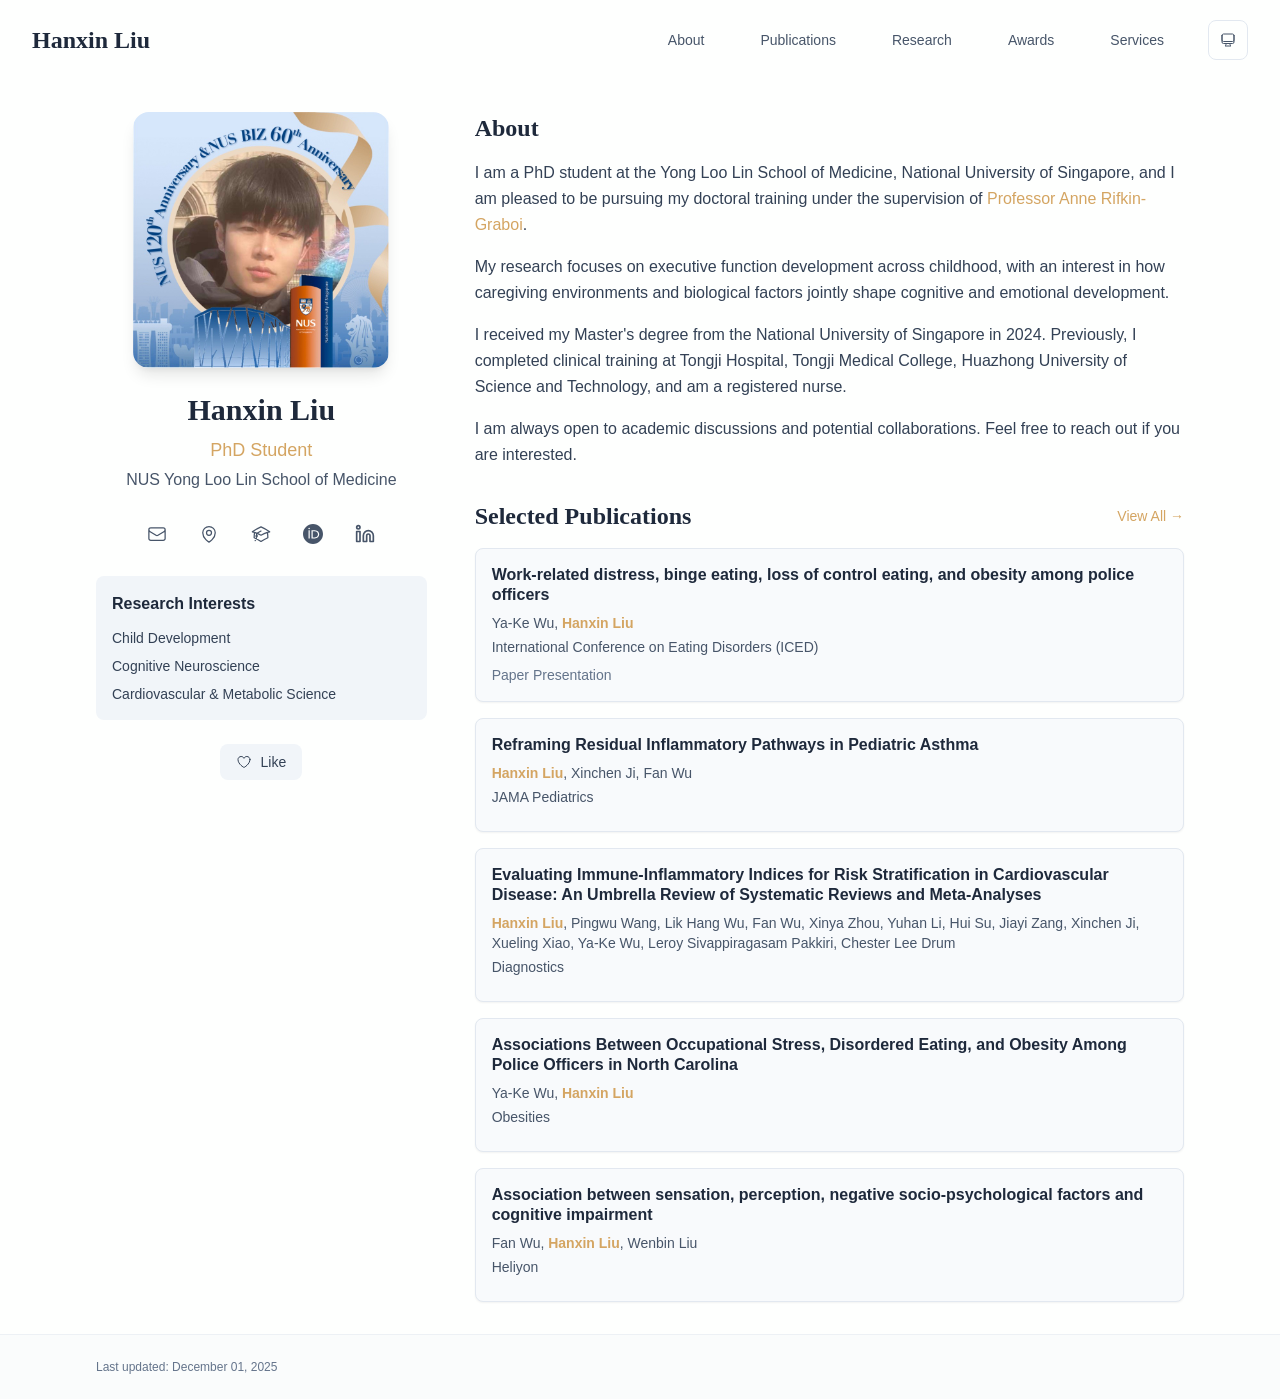
==== commit 0838beb9: "Add files via upload" ====
--- a/index.html
+++ b/index.html
@@ -1,4 +1,4 @@
-<!DOCTYPE html><html lang="en" class="scroll-smooth"><head><meta charSet="utf-8"/><meta name="viewport" content="width=device-width, initial-scale=1"/><link rel="preload" as="image" href="/bio.jpg"/><link rel="stylesheet" href="/_next/static/css/18a557a77b71fa8c.css" data-precedence="next"/><link rel="preload" as="script" fetchPriority="low" href="/_next/static/chunks/webpack-dcf9f18cf6e4eb9d.js"/><script src="/_next/static/chunks/4bd1b696-70b6d399998de86a.js" async=""></script><script src="/_next/static/chunks/684-50096e198fb40285.js" async=""></script><script src="/_next/static/chunks/main-app-236dd68e7b3fca67.js" async=""></script><script src="/_next/static/chunks/161-2061caadb2018b27.js" async=""></script><script src="/_next/static/chunks/874-196dbf0660d69360.js" async=""></script><script src="/_next/static/chunks/538-db6f5e0ae9ac4156.js" async=""></script><script src="/_next/static/chunks/app/layout-5b5dcf78693ae5fb.js" async=""></script><script src="/_next/static/chunks/12-4b59b9520356f054.js" async=""></script><script src="/_next/static/chunks/748-606291705ed47c0e.js" async=""></script><script src="/_next/static/chunks/app/page-1da4b251d8e68644.js" async=""></script><link rel="icon" href="/favicon.svg" type="image/svg+xml"/><link rel="dns-prefetch" href="https://google-fonts.jialeliu.com"/><link rel="preconnect" href="https://google-fonts.jialeliu.com" crossorigin=""/><link rel="preload" as="style" href="https://google-fonts.jialeliu.com/css2?family=Inter:wght@300;400;500;600;700&amp;family=Crimson+Text:ital,wght@0,400;0,600;1,400&amp;display=swap"/><link rel="stylesheet" id="gfonts-css" href="https://google-fonts.jialeliu.com/css2?family=Inter:wght@300;400;500;600;700&amp;family=Crimson+Text:ital,wght@0,400;0,600;1,400&amp;display=swap" media="print"/><script>
+<!DOCTYPE html><html lang="en" class="scroll-smooth"><head><meta charSet="utf-8"/><meta name="viewport" content="width=device-width, initial-scale=1"/><link rel="preload" as="image" href="/bio.jpg"/><link rel="stylesheet" href="/_next/static/css/5370e6e91b9822fc.css" data-precedence="next"/><link rel="preload" as="script" fetchPriority="low" href="/_next/static/chunks/webpack-dcf9f18cf6e4eb9d.js"/><script src="/_next/static/chunks/4bd1b696-70b6d399998de86a.js" async=""></script><script src="/_next/static/chunks/684-50096e198fb40285.js" async=""></script><script src="/_next/static/chunks/main-app-236dd68e7b3fca67.js" async=""></script><script src="/_next/static/chunks/161-2061caadb2018b27.js" async=""></script><script src="/_next/static/chunks/874-196dbf0660d69360.js" async=""></script><script src="/_next/static/chunks/538-db6f5e0ae9ac4156.js" async=""></script><script src="/_next/static/chunks/app/layout-5b5dcf78693ae5fb.js" async=""></script><script src="/_next/static/chunks/60-0a8f10a34031fb6a.js" async=""></script><script src="/_next/static/chunks/748-3549812a19b30e6f.js" async=""></script><script src="/_next/static/chunks/app/page-494dc636f7921581.js" async=""></script><link rel="icon" href="/favicon.svg" type="image/svg+xml"/><link rel="dns-prefetch" href="https://google-fonts.jialeliu.com"/><link rel="preconnect" href="https://google-fonts.jialeliu.com" crossorigin=""/><link rel="preload" as="style" href="https://google-fonts.jialeliu.com/css2?family=Inter:wght@300;400;500;600;700&amp;family=Crimson+Text:ital,wght@0,400;0,600;1,400&amp;display=swap"/><link rel="stylesheet" id="gfonts-css" href="https://google-fonts.jialeliu.com/css2?family=Inter:wght@300;400;500;600;700&amp;family=Crimson+Text:ital,wght@0,400;0,600;1,400&amp;display=swap" media="print"/><script>
               (function(){
                 var l = document.getElementById('gfonts-css');
                 if (!l) return;
@@ -24,4 +24,4 @@
             </script><title>Hanxin Liu</title><meta name="description" content="PhD student at NUS Yong Loo Lin School of Medicine."/><meta name="author" content="Hanxin Liu"/><meta name="keywords" content="Hanxin Liu,PhD,Research,NUS Yong Loo Lin School of Medicine"/><meta name="creator" content="Hanxin Liu"/><meta name="publisher" content="Hanxin Liu"/><meta property="og:title" content="Hanxin Liu"/><meta property="og:description" content="PhD student at NUS Yong Loo Lin School of Medicine."/><meta property="og:site_name" content="Hanxin Liu&#x27;s Academic Website"/><meta property="og:locale" content="en_US"/><meta property="og:type" content="website"/><meta name="twitter:card" content="summary"/><meta name="twitter:title" content="Hanxin Liu"/><meta name="twitter:description" content="PhD student at NUS Yong Loo Lin School of Medicine."/><link rel="icon" href="/favicon.svg"/><script>document.querySelectorAll('body link[rel="icon"], body link[rel="apple-touch-icon"]').forEach(el => document.head.appendChild(el))</script><script src="/_next/static/chunks/polyfills-42372ed130431b0a.js" noModule=""></script></head><body class="font-sans antialiased"><div style="visibility:hidden"><nav class="fixed top-0 left-0 right-0 z-50" data-headlessui-state=""><div class="transition-all duration-300 ease-out bg-transparent" style="transform:translateY(-100px)"><div class="max-w-7xl mx-auto px-4 sm:px-6 lg:px-8"><div class="flex justify-between items-center h-16 lg:h-20"><div class="flex-shrink-0" tabindex="0"><a class="text-xl lg:text-2xl font-serif font-semibold text-primary hover:text-accent transition-colors duration-200" href="/">Hanxin Liu</a></div><div class="hidden lg:block"><div class="ml-10 flex items-center space-x-8"><div class="flex items-baseline space-x-8"><a class="relative px-3 py-2 text-sm font-medium transition-all duration-200 rounded hover:bg-accent/10 hover:shadow-sm text-primary" href="/"><span class="relative z-10">About</span><div class="absolute inset-0 bg-accent/10 rounded-lg"></div></a><a class="relative px-3 py-2 text-sm font-medium transition-all duration-200 rounded hover:bg-accent/10 hover:shadow-sm text-neutral-600 hover:text-primary" href="/publications/"><span class="relative z-10">Publications</span></a><a class="relative px-3 py-2 text-sm font-medium transition-all duration-200 rounded hover:bg-accent/10 hover:shadow-sm text-neutral-600 hover:text-primary" href="/research/"><span class="relative z-10">Research</span></a><a class="relative px-3 py-2 text-sm font-medium transition-all duration-200 rounded hover:bg-accent/10 hover:shadow-sm text-neutral-600 hover:text-primary" href="/awards/"><span class="relative z-10">Awards</span></a><a class="relative px-3 py-2 text-sm font-medium transition-all duration-200 rounded hover:bg-accent/10 hover:shadow-sm text-neutral-600 hover:text-primary" href="/services/"><span class="relative z-10">Services</span></a></div><div class="flex items-center justify-center w-10 h-10 rounded-lg border border-neutral-200 dark:border-[rgba(148,163,184,0.24)] bg-background dark:bg-neutral-800"><div class="w-4 h-4 rounded-full bg-neutral-300 animate-pulse"></div></div></div></div><div class="lg:hidden flex items-center space-x-2"><div class="flex items-center justify-center w-10 h-10 rounded-lg border border-neutral-200 dark:border-[rgba(148,163,184,0.24)] bg-background dark:bg-neutral-800"><div class="w-4 h-4 rounded-full bg-neutral-300 animate-pulse"></div></div><button class="inline-flex items-center justify-center p-2 rounded-md text-neutral-600 hover:text-primary hover:bg-neutral-100 dark:hover:bg-neutral-800 focus:outline-none focus:ring-2 focus:ring-inset focus:ring-accent transition-colors duration-200" id="headlessui-disclosure-button-«R5pdb»" type="button" aria-expanded="false" data-headlessui-state=""><span class="sr-only">Open main menu</span><div><svg xmlns="http://www.w3.org/2000/svg" fill="none" viewBox="0 0 24 24" stroke-width="1.5" stroke="currentColor" aria-hidden="true" data-slot="icon" class="block h-6 w-6"><path stroke-linecap="round" stroke-linejoin="round" d="M3.75 6.75h16.5M3.75 12h16.5m-16.5 5.25h16.5"></path></svg></div></button></div></div></div></div></nav><main class="min-h-screen pt-16 lg:pt-20"><div class="max-w-6xl mx-auto px-4 sm:px-6 lg:px-8 py-8 bg-background min-h-screen"><div class="grid grid-cols-1 lg:grid-cols-3 gap-12"><div class="lg:col-span-1"><div class="sticky top-8" style="opacity:0;transform:translateY(20px)"><div class="w-64 h-64 mx-auto mb-6 rounded-2xl overflow-hidden shadow-lg hover:shadow-xl transition-all duration-200 hover:scale-105"><img alt="Hanxin Liu" width="256" height="256" decoding="async" data-nimg="1" class="w-full h-full object-cover object-[32%_center]" style="color:transparent" src="/bio.jpg"/></div><div class="text-center mb-6"><h1 class="text-3xl font-serif font-bold text-primary mb-2">Hanxin Liu</h1><p class="text-lg text-accent font-medium mb-1">PhD Student</p><p class="text-neutral-600 mb-2">NUS Yong Loo Lin School of Medicine</p></div><div class="flex flex-wrap justify-center gap-3 sm:gap-4 mb-6 relative px-2"><div class="relative"><button class="p-2 sm:p-2 transition-colors duration-200 text-neutral-600 dark:text-neutral-400 hover:text-accent" aria-label="Email"><svg xmlns="http://www.w3.org/2000/svg" fill="none" viewBox="0 0 24 24" stroke-width="1.5" stroke="currentColor" aria-hidden="true" data-slot="icon" class="h-5 w-5"><path stroke-linecap="round" stroke-linejoin="round" d="M21.75 6.75v10.5a2.25 2.25 0 0 1-2.25 2.25h-15a2.25 2.25 0 0 1-2.25-2.25V6.75m19.5 0A2.25 2.25 0 0 0 19.5 4.5h-15a2.25 2.25 0 0 0-2.25 2.25m19.5 0v.243a2.25 2.25 0 0 1-1.07 1.916l-7.5 4.615a2.25 2.25 0 0 1-2.36 0L3.32 8.91a2.25 2.25 0 0 1-1.07-1.916V6.75"></path></svg></button></div><div class="relative"><button class="p-2 sm:p-2 transition-colors duration-200 text-neutral-600 dark:text-neutral-400 hover:text-accent" aria-label="Location"><svg xmlns="http://www.w3.org/2000/svg" fill="none" viewBox="0 0 24 24" stroke-width="1.5" stroke="currentColor" aria-hidden="true" data-slot="icon" class="h-5 w-5"><path stroke-linecap="round" stroke-linejoin="round" d="M15 10.5a3 3 0 1 1-6 0 3 3 0 0 1 6 0Z"></path><path stroke-linecap="round" stroke-linejoin="round" d="M19.5 10.5c0 7.142-7.5 11.25-7.5 11.25S4.5 17.642 4.5 10.5a7.5 7.5 0 1 1 15 0Z"></path></svg></button></div><a href="https://scholar.google.com/citations?user=C9t6Hq4AAAAJ&amp;hl=en&amp;sortby=pubdate" target="_blank" rel="noopener noreferrer" class="p-2 sm:p-2 text-neutral-600 dark:text-neutral-400 hover:text-accent transition-colors duration-200" aria-label="Google Scholar"><svg xmlns="http://www.w3.org/2000/svg" fill="none" viewBox="0 0 24 24" stroke-width="1.5" stroke="currentColor" aria-hidden="true" data-slot="icon" class="h-5 w-5"><path stroke-linecap="round" stroke-linejoin="round" d="M4.26 10.147a60.438 60.438 0 0 0-.491 6.347A48.62 48.62 0 0 1 12 20.904a48.62 48.62 0 0 1 8.232-4.41 60.46 60.46 0 0 0-.491-6.347m-15.482 0a50.636 50.636 0 0 0-2.658-.813A59.906 59.906 0 0 1 12 3.493a59.903 59.903 0 0 1 10.399 5.84c-.896.248-1.783.52-2.658.814m-15.482 0A50.717 50.717 0 0 1 12 13.489a50.702 50.702 0 0 1 7.74-3.342M6.75 15a.75.75 0 1 0 0-1.5.75.75 0 0 0 0 1.5Zm0 0v-3.675A55.378 55.378 0 0 1 12 8.443m-7.007 11.55A5.981 5.981 0 0 0 6.75 15.75v-1.5"></path></svg></a><a href="https://orcid.org/0009-0001-0729-7092" target="_blank" rel="noopener noreferrer" class="p-2 sm:p-2 text-neutral-600 dark:text-neutral-400 hover:text-accent transition-colors duration-200" aria-label="ORCID"><svg viewBox="0 0 24 24" fill="currentColor" class="h-5 w-5" xmlns="http://www.w3.org/2000/svg"><path d="M12 0C5.372 0 0 5.372 0 12s5.372 12 12 12 12-5.372 12-12S18.628 0 12 0zM7.369 4.378c.525 0 .947.431.947.947s-.422.947-.947.947a.95.95 0 0 1-.947-.947c0-.525.422-.947.947-.947zm-.722 3.038h1.444v10.041H6.647V7.416zm3.562 0h3.9c3.712 0 5.344 2.653 5.344 5.025 0 2.578-2.016 5.025-5.325 5.025h-3.919V7.416zm1.444 1.303v7.444h2.297c3.272 0 4.022-2.484 4.022-3.722 0-2.016-1.284-3.722-4.097-3.722h-2.222z"></path></svg></a><a href="https://www.linkedin.com/in/hanxinliu" target="_blank" rel="noopener noreferrer" class="p-2 sm:p-2 text-neutral-600 dark:text-neutral-400 hover:text-accent transition-colors duration-200" aria-label="LinkedIn"><svg xmlns="http://www.w3.org/2000/svg" width="24" height="24" viewBox="0 0 24 24" fill="none" stroke="currentColor" stroke-width="2" stroke-linecap="round" stroke-linejoin="round" class="lucide lucide-linkedin h-5 w-5" aria-hidden="true"><path d="M16 8a6 6 0 0 1 6 6v7h-4v-7a2 2 0 0 0-2-2 2 2 0 0 0-2 2v7h-4v-7a6 6 0 0 1 6-6z"></path><rect width="4" height="12" x="2" y="9"></rect><circle cx="4" cy="4" r="2"></circle></svg></a></div><div class="bg-neutral-100 dark:bg-neutral-800 rounded-lg p-4 mb-6 hover:shadow-lg transition-all duration-200 hover:scale-[1.02]"><h3 class="font-semibold text-primary mb-3">Research Interests</h3><div class="space-y-2 text-sm text-neutral-700 dark:text-neutral-500"><div>Child Development</div><div>Cognitive Neuroscience</div><div>Cardiovascular &amp; Metabolic Science</div></div></div><div class="flex justify-center"><div class="relative"><button class="flex items-center space-x-2 px-4 py-2 rounded-lg font-medium text-sm transition-all duration-200 bg-neutral-100 dark:bg-neutral-800 text-neutral-700 dark:text-neutral-500 hover:bg-red-50 dark:hover:bg-red-900/20 hover:text-red-600 dark:hover:text-red-400 cursor-pointer" tabindex="0"><svg xmlns="http://www.w3.org/2000/svg" fill="none" viewBox="0 0 24 24" stroke-width="1.5" stroke="currentColor" aria-hidden="true" data-slot="icon" class="h-4 w-4"><path stroke-linecap="round" stroke-linejoin="round" d="M21 8.25c0-2.485-2.099-4.5-4.688-4.5-1.935 0-3.597 1.126-4.312 2.733-.715-1.607-2.377-2.733-4.313-2.733C5.1 3.75 3 5.765 3 8.25c0 7.22 9 12 9 12s9-4.78 9-12Z"></path></svg><span>Like</span></button></div></div></div></div><div class="lg:col-span-2 space-y-8"><section id="about" class="scroll-mt-24 space-y-8"><section style="opacity:0;transform:translateY(20px)"><h2 class="text-2xl font-serif font-bold text-primary mb-4">About</h2><div class="text-neutral-700 dark:text-neutral-600 leading-relaxed"><p class="mb-4 last:mb-0">I am a PhD student at the Yong Loo Lin School of Medicine, National University of Singapore, and I am pleased to be pursuing my doctoral training under the supervision of <a href="https://discovery.nus.edu.sg/28532-anne-rifkingraboi" node="[object Object]" target="_blank" rel="noopener noreferrer" class="text-accent font-medium transition-all duration-200 rounded hover:bg-accent/10 hover:shadow-sm">Professor Anne Rifkin-Graboi</a>.</p>
 <p class="mb-4 last:mb-0">My research focuses on executive function development across childhood, with an interest in how caregiving environments and biological factors jointly shape cognitive and emotional development.</p>
 <p class="mb-4 last:mb-0">I received my Master&#x27;s degree from the National University of Singapore in 2024. Previously, I completed clinical training at Tongji Hospital, Tongji Medical College, Huazhong University of Science and Technology, and am a registered nurse.</p>
-<p class="mb-4 last:mb-0">I am always open to academic discussions and potential collaborations. Feel free to reach out if you are interested.</p></div></section><section style="opacity:0;transform:translateY(20px)"><div class="flex items-center justify-between mb-4"><h2 class="text-2xl font-serif font-bold text-primary">Selected Publications</h2><a class="text-accent hover:text-accent-dark text-sm font-medium transition-all duration-200 rounded hover:bg-accent/10 hover:shadow-sm" href="/publications/">View All →</a></div><div class="space-y-4"><div class="bg-neutral-50 dark:bg-neutral-800 p-4 rounded-lg shadow-sm border border-neutral-200 dark:border-[rgba(148,163,184,0.24)] hover:shadow-lg transition-all duration-200 hover:scale-[1.02]" style="opacity:0;transform:translateY(20px)"><h3 class="font-semibold text-primary mb-2 leading-tight">Work-related distress, binge eating, loss of control eating, and obesity among police officers</h3><p class="text-sm text-neutral-600 dark:text-neutral-500 mb-1"><span><span class=" ">Ya-Ke Wu</span>, </span><span><span class="font-semibold text-accent ">Hanxin Liu</span></span></p><p class="text-sm text-neutral-600 dark:text-neutral-500 mb-2">International Conference on Eating Disorders (ICED)</p><p class="text-sm text-neutral-500 dark:text-neutral-500 line-clamp-2">Paper Presentation</p></div><div class="bg-neutral-50 dark:bg-neutral-800 p-4 rounded-lg shadow-sm border border-neutral-200 dark:border-[rgba(148,163,184,0.24)] hover:shadow-lg transition-all duration-200 hover:scale-[1.02]" style="opacity:0;transform:translateY(20px)"><h3 class="font-semibold text-primary mb-2 leading-tight">Reframing Residual Inflammatory Pathways in Pediatric Asthma</h3><p class="text-sm text-neutral-600 dark:text-neutral-500 mb-1"><span><span class="font-semibold text-accent ">Hanxin Liu</span>, </span><span><span class=" ">Xinchen Ji</span>, </span><span><span class=" ">Fan Wu</span></span></p><p class="text-sm text-neutral-600 dark:text-neutral-500 mb-2">JAMA Pediatrics</p></div><div class="bg-neutral-50 dark:bg-neutral-800 p-4 rounded-lg shadow-sm border border-neutral-200 dark:border-[rgba(148,163,184,0.24)] hover:shadow-lg transition-all duration-200 hover:scale-[1.02]" style="opacity:0;transform:translateY(20px)"><h3 class="font-semibold text-primary mb-2 leading-tight">Evaluating Immune-Inflammatory Indices for Risk Stratification in Cardiovascular Disease: An Umbrella Review of Systematic Reviews and Meta-Analyses</h3><p class="text-sm text-neutral-600 dark:text-neutral-500 mb-1"><span><span class="font-semibold text-accent ">Hanxin Liu</span>, </span><span><span class=" ">Pingwu Wang</span>, </span><span><span class=" ">Lik Hang Wu</span>, </span><span><span class=" ">Fan Wu</span>, </span><span><span class=" ">Xinya Zhou</span>, </span><span><span class=" ">Yuhan Li</span>, </span><span><span class=" ">Hui Su</span>, </span><span><span class=" ">Jiayi Zang</span>, </span><span><span class=" ">Xinchen Ji</span>, </span><span><span class=" ">Xueling Xiao</span>, </span><span><span class=" ">Ya-Ke Wu</span>, </span><span><span class=" ">Leroy Sivappiragasam Pakkiri</span>, </span><span><span class=" ">Chester Lee Drum</span></span></p><p class="text-sm text-neutral-600 dark:text-neutral-500 mb-2">Diagnostics</p></div><div class="bg-neutral-50 dark:bg-neutral-800 p-4 rounded-lg shadow-sm border border-neutral-200 dark:border-[rgba(148,163,184,0.24)] hover:shadow-lg transition-all duration-200 hover:scale-[1.02]" style="opacity:0;transform:translateY(20px)"><h3 class="font-semibold text-primary mb-2 leading-tight">Associations Between Occupational Stress, Disordered Eating, and Obesity Among Police Officers in North Carolina</h3><p class="text-sm text-neutral-600 dark:text-neutral-500 mb-1"><span><span class=" ">Ya-Ke Wu</span>, </span><span><span class="font-semibold text-accent ">Hanxin Liu</span></span></p><p class="text-sm text-neutral-600 dark:text-neutral-500 mb-2">Obesities</p></div><div class="bg-neutral-50 dark:bg-neutral-800 p-4 rounded-lg shadow-sm border border-neutral-200 dark:border-[rgba(148,163,184,0.24)] hover:shadow-lg transition-all duration-200 hover:scale-[1.02]" style="opacity:0;transform:translateY(20px)"><h3 class="font-semibold text-primary mb-2 leading-tight">Association between sensation, perception, negative socio-psychological factors and cognitive impairment</h3><p class="text-sm text-neutral-600 dark:text-neutral-500 mb-1"><span><span class=" ">Fan Wu</span>, </span><span><span class="font-semibold text-accent ">Hanxin Liu</span>, </span><span><span class=" ">Wenbin Liu</span></span></p><p class="text-sm text-neutral-600 dark:text-neutral-500 mb-2">Heliyon</p></div></div></section></section></div></div></div><!--$--><!--/$--><!--$--><!--/$--></main><footer class="border-t border-neutral-200/50 bg-neutral-50/50 dark:bg-neutral-900/50 dark:border-neutral-700/50"><div class="max-w-6xl mx-auto px-4 sm:px-6 lg:px-8 py-6"><div class="flex flex-col sm:flex-row justify-between items-center gap-2"><p class="text-xs text-neutral-500">Last updated: <!-- -->December 01, 2025</p></div></div></footer></div><script src="/_next/static/chunks/webpack-dcf9f18cf6e4eb9d.js" async=""></script><script>(self.__next_f=self.__next_f||[]).push([0])</script><script>self.__next_f.push([1,"1:\"$Sreact.fragment\"\n2:I[3719,[\"161\",\"static/chunks/161-2061caadb2018b27.js\",\"874\",\"static/chunks/874-196dbf0660d69360.js\",\"538\",\"static/chunks/538-db6f5e0ae9ac4156.js\",\"177\",\"static/chunks/app/layout-5b5dcf78693ae5fb.js\"],\"ThemeProvider\"]\n3:I[768,[\"161\",\"static/chunks/161-2061caadb2018b27.js\",\"874\",\"static/chunks/874-196dbf0660d69360.js\",\"538\",\"static/chunks/538-db6f5e0ae9ac4156.js\",\"177\",\"static/chunks/app/layout-5b5dcf78693ae5fb.js\"],\"default\"]\n4:I[7555,[],\"\"]\n5:I[1295,[],\"\"]\n6:I[2548,[\"161\",\"static/chunks/161-2061caadb2018b27.js\",\"874\",\"static/chunks/874-196dbf0660d69360.js\",\"538\",\"static/chunks/538-db6f5e0ae9ac4156.js\",\"177\",\"static/chunks/app/layout-5b5dcf78693ae5fb.js\"],\"default\"]\n7:I[7437,[\"161\",\"static/chunks/161-2061caadb2018b27.js\",\"12\",\"static/chunks/12-4b59b9520356f054.js\",\"874\",\"static/chunks/874-196dbf0660d69360.js\",\"748\",\"static/chunks/748-606291705ed47c0e.js\",\"974\",\"static/chunks/app/page-1da4b251d8e68644.js\"],\"default\"]\n8:I[9507,[\"161\",\"static/chunks/161-2061caadb2018b27.js\",\"12\",\"static/chunks/12-4b59b9520356f054.js\",\"874\",\"static/chunks/874-196dbf0660d69360.js\",\"748\",\"static/chunks/748-606291705ed47c0e.js\",\"974\",\"static/chunks/app/page-1da4b251d8e68644.js\"],\"default\"]\n9:I[5218,[\"161\",\"static/chunks/161-2061caadb2018b27.js\",\"12\",\"static/chunks/12-4b59b9520356f054.js\",\"874\",\"static/chunks/874-196dbf0660d69360.js\",\"748\",\"static/chunks/748-606291705ed47c0e.js\",\"974\",\"static/chunks/app/page-1da4b251d8e68644.js\"],\"default\"]\na:I[9665,[],\"MetadataBoundary\"]\nc:I[9665,[],\"OutletBoundary\"]\nf:I[4911,[],\"AsyncMetadataOutlet\"]\n11:I[9665,[],\"ViewportBoundary\"]\n13:I[6614,[],\"\"]\n:HL[\"/_next/static/css/18a557a77b71fa8c.css\",\"style\"]\n"])</script><script>self.__next_f.push([1,"0:{\"P\":null,\"b\":\"onfdssBCQqwm0fwUXVPb5\",\"p\":\"\",\"c\":[\"\",\"\"],\"i\":false,\"f\":[[[\"\",{\"children\":[\"__PAGE__\",{}]},\"$undefined\",\"$undefined\",true],[\"\",[\"$\",\"$1\",\"c\",{\"children\":[[[\"$\",\"link\",\"0\",{\"rel\":\"stylesheet\",\"href\":\"/_next/static/css/18a557a77b71fa8c.css\",\"precedence\":\"next\",\"crossOrigin\":\"$undefined\",\"nonce\":\"$undefined\"}]],[\"$\",\"html\",null,{\"lang\":\"en\",\"className\":\"scroll-smooth\",\"suppressHydrationWarning\":true,\"children\":[[\"$\",\"head\",null,{\"children\":[[\"$\",\"link\",null,{\"rel\":\"icon\",\"href\":\"/favicon.svg\",\"type\":\"image/svg+xml\"}],[\"$\",\"link\",null,{\"rel\":\"dns-prefetch\",\"href\":\"https://google-fonts.jialeliu.com\"}],[\"$\",\"link\",null,{\"rel\":\"preconnect\",\"href\":\"https://google-fonts.jialeliu.com\",\"crossOrigin\":\"\"}],[\"$\",\"link\",null,{\"rel\":\"preload\",\"as\":\"style\",\"href\":\"https://google-fonts.jialeliu.com/css2?family=Inter:wght@300;400;500;600;700\u0026family=Crimson+Text:ital,wght@0,400;0,600;1,400\u0026display=swap\"}],[\"$\",\"link\",null,{\"rel\":\"stylesheet\",\"id\":\"gfonts-css\",\"href\":\"https://google-fonts.jialeliu.com/css2?family=Inter:wght@300;400;500;600;700\u0026family=Crimson+Text:ital,wght@0,400;0,600;1,400\u0026display=swap\",\"media\":\"print\"}],[\"$\",\"script\",null,{\"dangerouslySetInnerHTML\":{\"__html\":\"\\n              (function(){\\n                var l = document.getElementById('gfonts-css');\\n                if (!l) return;\\n                if (l.media !== 'all') {\\n                  l.addEventListener('load', function(){ try { l.media = 'all'; } catch(e){} });\\n                }\\n              })();\\n            \"}}],[\"$\",\"noscript\",null,{\"children\":[\"$\",\"link\",null,{\"rel\":\"stylesheet\",\"href\":\"https://google-fonts.jialeliu.com/css2?family=Inter:wght@300;400;500;600;700\u0026family=Crimson+Text:ital,wght@0,400;0,600;1,400\u0026display=swap\"}]}],[\"$\",\"script\",null,{\"dangerouslySetInnerHTML\":{\"__html\":\"\\n              try {\\n                const theme = localStorage.getItem('theme-storage');\\n                const parsed = theme ? JSON.parse(theme) : null;\\n                const setting = parsed?.state?.theme || 'system';\\n                const prefersDark = typeof window !== 'undefined' \u0026\u0026 window.matchMedia \u0026\u0026 window.matchMedia('(prefers-color-scheme: dark)').matches;\\n                const effective = setting === 'dark' ? 'dark' : (setting === 'light' ? 'light' : (prefersDark ? 'dark' : 'light'));\\n                var root = document.documentElement;\\n                root.classList.add(effective);\\n                root.setAttribute('data-theme', effective);\\n              } catch (e) {\\n                var root = document.documentElement;\\n                root.classList.add('light');\\n                root.setAttribute('data-theme', 'light');\\n              }\\n            \"}}]]}],[\"$\",\"body\",null,{\"className\":\"font-sans antialiased\",\"children\":[\"$\",\"$L2\",null,{\"children\":[[\"$\",\"$L3\",null,{\"items\":[{\"title\":\"About\",\"type\":\"page\",\"target\":\"about\",\"href\":\"/\"},{\"title\":\"Publications\",\"type\":\"page\",\"target\":\"publications\",\"href\":\"/publications\"},{\"title\":\"Research\",\"type\":\"page\",\"target\":\"research\",\"href\":\"/research\"},{\"title\":\"Awards\",\"type\":\"page\",\"target\":\"awards\",\"href\":\"/awards\"},{\"title\":\"Services\",\"type\":\"page\",\"target\":\"services\",\"href\":\"/services\"}],\"siteTitle\":\"Hanxin Liu\",\"enableOnePageMode\":false}],[\"$\",\"main\",null,{\"className\":\"min-h-screen pt-16 lg:pt-20\",\"children\":[\"$\",\"$L4\",null,{\"parallelRouterKey\":\"children\",\"error\":\"$undefined\",\"errorStyles\":\"$undefined\",\"errorScripts\":\"$undefined\",\"template\":[\"$\",\"$L5\",null,{}],\"templateStyles\":\"$undefined\",\"templateScripts\":\"$undefined\",\"notFound\":[[[\"$\",\"title\",null,{\"children\":\"404: This page could not be found.\"}],[\"$\",\"div\",null,{\"style\":{\"fontFamily\":\"system-ui,\\\"Segoe UI\\\",Roboto,Helvetica,Arial,sans-serif,\\\"Apple Color Emoji\\\",\\\"Segoe UI Emoji\\\"\",\"height\":\"100vh\",\"textAlign\":\"center\",\"display\":\"flex\",\"flexDirection\":\"column\",\"alignItems\":\"center\",\"justifyContent\":\"center\"},\"children\":[\"$\",\"div\",null,{\"children\":[[\"$\",\"style\",null,{\"dangerouslySetInnerHTML\":{\"__html\":\"body{color:#000;background:#fff;margin:0}.next-error-h1{border-right:1px solid rgba(0,0,0,.3)}@media (prefers-color-scheme:dark){body{color:#fff;background:#000}.next-error-h1{border-right:1px solid rgba(255,255,255,.3)}}\"}}],[\"$\",\"h1\",null,{\"className\":\"next-error-h1\",\"style\":{\"display\":\"inline-block\",\"margin\":\"0 20px 0 0\",\"padding\":\"0 23px 0 0\",\"fontSize\":24,\"fontWeight\":500,\"verticalAlign\":\"top\",\"lineHeight\":\"49px\"},\"children\":404}],[\"$\",\"div\",null,{\"style\":{\"display\":\"inline-block\"},\"children\":[\"$\",\"h2\",null,{\"style\":{\"fontSize\":14,\"fontWeight\":400,\"lineHeight\":\"49px\",\"margin\":0},\"children\":\"This page could not be found.\"}]}]]}]}]],[]],\"forbidden\":\"$undefined\",\"unauthorized\":\"$undefined\"}]}],[\"$\",\"$L6\",null,{\"lastUpdated\":\"December 01, 2025\"}]]}]}]]}]]}],{\"children\":[\"__PAGE__\",[\"$\",\"$1\",\"c\",{\"children\":[[\"$\",\"div\",null,{\"className\":\"max-w-6xl mx-auto px-4 sm:px-6 lg:px-8 py-8 bg-background min-h-screen\",\"children\":[\"$\",\"div\",null,{\"className\":\"grid grid-cols-1 lg:grid-cols-3 gap-12\",\"children\":[[\"$\",\"div\",null,{\"className\":\"lg:col-span-1\",\"children\":[\"$\",\"$L7\",null,{\"author\":{\"name\":\"Hanxin Liu\",\"title\":\"PhD Student\",\"institution\":\"NUS Yong Loo Lin School of Medicine\",\"avatar\":\"/bio.jpg\"},\"social\":{\"email\":\"hanxin_liu@u.nus.edu\",\"location\":\"Singapore\",\"location_url\":\"https://maps.google.com/?q=Yong+Loo+Lin+School+of+Medicine+NUS\",\"location_details\":[\"NUHS Tower Block\",\"1E Kent Ridge Road, Singapore\"],\"google_scholar\":\"https://scholar.google.com/citations?user=C9t6Hq4AAAAJ\u0026hl=en\u0026sortby=pubdate\",\"orcid\":\"https://orcid.org/0009-0001-0729-7092\",\"linkedin\":\"https://www.linkedin.com/in/hanxinliu\"},\"features\":{\"enable_likes\":true,\"enable_one_page_mode\":false},\"researchInterests\":[\"Child Development\",\"Cognitive Neuroscience\",\"Cardiovascular \u0026 Metabolic Science\"]}]}],[\"$\",\"div\",null,{\"className\":\"lg:col-span-2 space-y-8\",\"children\":[[\"$\",\"section\",\"about\",{\"id\":\"about\",\"className\":\"scroll-mt-24 space-y-8\",\"children\":[[[\"$\",\"$L8\",\"about\",{\"content\":\"I am a PhD student at the Yong Loo Lin School of Medicine, National University of Singapore, and I am pleased to be pursuing my doctoral training under the supervision of [Professor Anne Rifkin-Graboi](https://discovery.nus.edu.sg/28532-anne-rifkingraboi).\\n\\nMy research focuses on executive function development across childhood, with an interest in how caregiving environments and biological factors jointly shape cognitive and emotional development.\\n\\nI received my Master's degree from the National University of Singapore in 2024. Previously, I completed clinical training at Tongji Hospital, Tongji Medical College, Huazhong University of Science and Technology, and am a registered nurse.\\n\\nI am always open to academic discussions and potential collaborations. Feel free to reach out if you are interested.\",\"title\":\"About\"}],[\"$\",\"$L9\",\"featured_publications\",{\"publications\":[{\"id\":\"wu2026iced_police\",\"title\":\"Work-related distress, binge eating, loss of control eating, and obesity among police officers\",\"authors\":[{\"name\":\"Ya-Ke Wu\",\"isHighlighted\":false,\"isCorresponding\":false,\"isCoAuthor\":false},{\"name\":\"Hanxin Liu\",\"isHighlighted\":true,\"isCorresponding\":false,\"isCoAuthor\":false}],\"year\":2026,\"type\":\"conference\",\"status\":\"published\",\"tags\":[\"Conference\"],\"keywords\":\"$0:f:0:1:2:children:1:props:children:0:props:children:props:children:1:props:children:0:props:children:0:1:props:publications:0:tags\",\"researchArea\":\"machine-learning\",\"journal\":\"\",\"conference\":\"International Conference on Eating Disorders (ICED)\",\"abstract\":\"\",\"description\":\"Paper Presentation\",\"selected\":true,\"bibtex\":\"@inproceedings{wu2026iced_police,\\n  title = {Work-related distress, binge eating, loss of control eating, and obesity among police officers},\\n  author = {Wu, Ya-Ke and Liu, Hanxin},\\n  booktitle = {International Conference on Eating Disorders (ICED)},\\n  year = {2026},\\n  address = {The Hague, The Netherlands},\\n  note = {Paper Presentation}\\n}\"},{\"id\":\"liu2025reframing\",\"title\":\"Reframing Residual Inflammatory Pathways in Pediatric Asthma\",\"authors\":[{\"name\":\"Hanxin Liu\",\"isHighlighted\":true,\"isCorresponding\":false,\"isCoAuthor\":false},{\"name\":\"Xinchen Ji\",\"isHighlighted\":false,\"isCorresponding\":false,\"isCoAuthor\":false},{\"name\":\"Fan Wu\",\"isHighlighted\":false,\"isCorresponding\":false,\"isCoAuthor\":false}],\"year\":2025,\"type\":\"journal\",\"status\":\"published\",\"tags\":[\"JCR-Q1\"],\"keywords\":\"$0:f:0:1:2:children:1:props:children:0:props:children:props:children:1:props:children:0:props:children:0:1:props:publications:1:tags\",\"researchArea\":\"machine-learning\",\"journal\":\"JAMA Pediatrics\",\"conference\":\"\",\"doi\":\"https://doi.org/10.1001/jamapediatrics.2025.4276\",\"abstract\":\"\",\"description\":\"\",\"selected\":true,\"bibtex\":\"@article{liu2025reframing,\\n  title = {Reframing Residual Inflammatory Pathways in Pediatric Asthma},\\n  author = {Liu, Hanxin and Ji, Xinchen and Wu, Fan},\\n  journal = {JAMA Pediatrics},\\n  year = {2025},\\n  doi = {https://doi.org/10.1001/jamapediatrics.2025.4276}\\n}\"},{\"id\":\"liu2025evaluating\",\"title\":\"Evaluating Immune-Inflammatory Indices for Risk Stratification in Cardiovascular Disease: An Umbrella Review of Systematic Reviews and Meta-Analyses\",\"authors\":[{\"name\":\"Hanxin Liu\",\"isHighlighted\":true,\"isCorresponding\":false,\"isCoAuthor\":false},{\"name\":\"Pingwu Wang\",\"isHighlighted\":false,\"isCorresponding\":false,\"isCoAuthor\":false},{\"name\":\"Lik Hang Wu\",\"isHighlighted\":false,\"isCorresponding\":false,\"isCoAuthor\":false},{\"name\":\"Fan Wu\",\"isHighlighted\":false,\"isCorresponding\":false,\"isCoAuthor\":false},{\"name\":\"Xinya Zhou\",\"isHighlighted\":false,\"isCorresponding\":false,\"isCoAuthor\":false},{\"name\":\"Yuhan Li\",\"isHighlighted\":false,\"isCorresponding\":false,\"isCoAuthor\":false},{\"name\":\"Hui Su\",\"isHighlighted\":false,\"isCorresponding\":false,\"isCoAuthor\":false},{\"name\":\"Jiayi Zang\",\"isHighlighted\":false,\"isCorresponding\":false,\"isCoAuthor\":false},{\"name\":\"Xinchen Ji\",\"isHighlighted\":false,\"isCorresponding\":false,\"isCoAuthor\":false},{\"name\":\"Xueling Xiao\",\"isHighlighted\":false,\"isCorresponding\":false,\"isCoAuthor\":false},{\"name\":\"Ya-Ke Wu\",\"isHighlighted\":false,\"isCorresponding\":false,\"isCoAuthor\":false},{\"name\":\"Leroy Sivappiragasam Pakkiri\",\"isHighlighted\":false,\"isCorresponding\":false,\"isCoAuthor\":false},{\"name\":\"Chester Lee Drum\",\"isHighlighted\":false,\"isCorresponding\":false,\"isCoAuthor\":false}],\"year\":2025,\"type\":\"journal\",\"status\":\"published\",\"tags\":[\"JCR-Q1\"],\"keywords\":\"$0:f:0:1:2:children:1:props:children:0:props:children:props:children:1:props:children:0:props:children:0:1:props:publications:2:tags\",\"researchArea\":\"machine-learning\",\"journal\":\"Diagnostics\",\"conference\":\"\",\"volume\":\"15\",\"issue\":\"22\",\"pages\":\"2862\",\"doi\":\"https://doi.org/10.3390/diagnostics15222862\",\"abstract\":\"\",\"description\":\"\",\"selected\":true,\"bibtex\":\"@article{liu2025evaluating,\\n  title = {Evaluating Immune-Inflammatory Indices for Risk Stratification in Cardiovascular Disease: An Umbrella Review of Systematic Reviews and Meta-Analyses},\\n  author = {Liu, Hanxin and Wang, Pingwu and Wu, Lik Hang and Wu, Fan and Zhou, Xinya and Li, Yuhan and Su, Hui and Zang, Jiayi and Ji, Xinchen and Xiao, Xueling and Wu, Ya-Ke and Pakkiri, Leroy Sivappiragasam and Drum, Chester Lee},\\n  journal = {Diagnostics},\\n  year = {2025},\\n  volume = {15},\\n  number = {22},\\n  pages = {2862},\\n  publisher = {Multidisciplinary Digital Publishing Institute},\\n  doi = {https://doi.org/10.3390/diagnostics15222862}\\n}\"},{\"id\":\"wu2025associations\",\"title\":\"Associations Between Occupational Stress, Disordered Eating, and Obesity Among Police Officers in North Carolina\",\"authors\":[{\"name\":\"Ya-Ke Wu\",\"isHighlighted\":false,\"isCorresponding\":false,\"isCoAuthor\":false},{\"name\":\"Hanxin Liu\",\"isHighlighted\":true,\"isCorresponding\":false,\"isCoAuthor\":false}],\"year\":2025,\"type\":\"journal\",\"status\":\"published\",\"tags\":[],\"keywords\":\"$0:f:0:1:2:children:1:props:children:0:props:children:props:children:1:props:children:0:props:children:0:1:props:publications:3:tags\",\"researchArea\":\"machine-learning\",\"journal\":\"Obesities\",\"conference\":\"\",\"volume\":\"5\",\"issue\":\"3\",\"pages\":\"65\",\"doi\":\"https://doi.org/10.3390/obesities5030065\",\"abstract\":\"\",\"description\":\"\",\"selected\":true,\"bibtex\":\"@article{wu2025associations,\\n  title = {Associations Between Occupational Stress, Disordered Eating, and Obesity Among Police Officers in North Carolina},\\n  author = {Wu, Ya-Ke and Liu, Hanxin},\\n  journal = {Obesities},\\n  year = {2025},\\n  volume = {5},\\n  number = {3},\\n  pages = {65},\\n  publisher = {Multidisciplinary Digital Publishing Institute},\\n  doi = {https://doi.org/10.3390/obesities5030065}\\n}\"},{\"id\":\"wu2023association\",\"title\":\"Association between sensation, perception, negative socio-psychological factors and cognitive impairment\",\"authors\":[{\"name\":\"Fan Wu\",\"isHighlighted\":false,\"isCorresponding\":false,\"isCoAuthor\":false},{\"name\":\"Hanxin Liu\",\"isHighlighted\":true,\"isCorresponding\":false,\"isCoAuthor\":false},{\"name\":\"Wenbin Liu\",\"isHighlighted\":false,\"isCorresponding\":false,\"isCoAuthor\":false}],\"year\":2023,\"type\":\"journal\",\"status\":\"published\",\"tags\":[\"JCR-Q1\"],\"keywords\":\"$0:f:0:1:2:children:1:props:children:0:props:children:props:children:1:props:children:0:props:children:0:1:props:publications:4:tags\",\"researchArea\":\"machine-learning\",\"journal\":\"Heliyon\",\"conference\":\"\",\"volume\":\"9\",\"issue\":\"11\",\"doi\":\"https://doi.org/10.1016/j.heliyon.2023.e22101\",\"abstract\":\"\",\"description\":\"\",\"selected\":true,\"bibtex\":\"@article{wu2023association,\\n  title = {Association between sensation, perception, negative socio-psychological factors and cognitive impairment},\\n  author = {Wu, Fan and Liu, Hanxin and Liu, Wenbin},\\n  journal = {Heliyon},\\n  year = {2023},\\n  volume = {9},\\n  number = {11},\\n  publisher = {Elsevier},\\n  doi = {https://doi.org/10.1016/j.heliyon.2023.e22101}\\n}\"}],\"title\":\"Selected Publications\",\"enableOnePageMode\":false}]],false,false,false]}]]}]]}]}],[\"$\",\"$La\",null,{\"children\":\"$Lb\"}],null,[\"$\",\"$Lc\",null,{\"children\":[\"$Ld\",\"$Le\",[\"$\",\"$Lf\",null,{\"promise\":\"$@10\"}]]}]]}],{},null,false]},null,false],[\"$\",\"$1\",\"h\",{\"children\":[null,[\"$\",\"$1\",\"40ebGCwsZMj5MZgfik8fG\",{\"children\":[[\"$\",\"$L11\",null,{\"children\":\"$L12\"}],null]}],null]}],false]],\"m\":\"$undefined\",\"G\":[\"$13\",\"$undefined\"],\"s\":false,\"S\":true}\n"])</script><script>self.__next_f.push([1,"14:\"$Sreact.suspense\"\n15:I[4911,[],\"AsyncMetadata\"]\nb:[\"$\",\"$14\",null,{\"fallback\":null,\"children\":[\"$\",\"$L15\",null,{\"promise\":\"$@16\"}]}]\n"])</script><script>self.__next_f.push([1,"e:null\n"])</script><script>self.__next_f.push([1,"12:[[\"$\",\"meta\",\"0\",{\"charSet\":\"utf-8\"}],[\"$\",\"meta\",\"1\",{\"name\":\"viewport\",\"content\":\"width=device-width, initial-scale=1\"}]]\nd:null\n"])</script><script>self.__next_f.push([1,"16:{\"metadata\":[[\"$\",\"title\",\"0\",{\"children\":\"Hanxin Liu\"}],[\"$\",\"meta\",\"1\",{\"name\":\"description\",\"content\":\"PhD student at NUS Yong Loo Lin School of Medicine.\"}],[\"$\",\"meta\",\"2\",{\"name\":\"author\",\"content\":\"Hanxin Liu\"}],[\"$\",\"meta\",\"3\",{\"name\":\"keywords\",\"content\":\"Hanxin Liu,PhD,Research,NUS Yong Loo Lin School of Medicine\"}],[\"$\",\"meta\",\"4\",{\"name\":\"creator\",\"content\":\"Hanxin Liu\"}],[\"$\",\"meta\",\"5\",{\"name\":\"publisher\",\"content\":\"Hanxin Liu\"}],[\"$\",\"meta\",\"6\",{\"property\":\"og:title\",\"content\":\"Hanxin Liu\"}],[\"$\",\"meta\",\"7\",{\"property\":\"og:description\",\"content\":\"PhD student at NUS Yong Loo Lin School of Medicine.\"}],[\"$\",\"meta\",\"8\",{\"property\":\"og:site_name\",\"content\":\"Hanxin Liu's Academic Website\"}],[\"$\",\"meta\",\"9\",{\"property\":\"og:locale\",\"content\":\"en_US\"}],[\"$\",\"meta\",\"10\",{\"property\":\"og:type\",\"content\":\"website\"}],[\"$\",\"meta\",\"11\",{\"name\":\"twitter:card\",\"content\":\"summary\"}],[\"$\",\"meta\",\"12\",{\"name\":\"twitter:title\",\"content\":\"Hanxin Liu\"}],[\"$\",\"meta\",\"13\",{\"name\":\"twitter:description\",\"content\":\"PhD student at NUS Yong Loo Lin School of Medicine.\"}],[\"$\",\"link\",\"14\",{\"rel\":\"icon\",\"href\":\"/favicon.svg\"}]],\"error\":null,\"digest\":\"$undefined\"}\n10:{\"metadata\":\"$16:metadata\",\"error\":null,\"digest\":\"$undefined\"}\n"])</script></body></html>+<p class="mb-4 last:mb-0">I am always open to academic discussions and potential collaborations. Feel free to reach out if you are interested.</p></div></section><section style="opacity:0;transform:translateY(20px)"><div class="flex items-center justify-between mb-4"><h2 class="text-2xl font-serif font-bold text-primary">Selected Publications</h2><a class="text-accent hover:text-accent-dark text-sm font-medium transition-all duration-200 rounded hover:bg-accent/10 hover:shadow-sm" href="/publications/">View All →</a></div><div class="space-y-4"><div class="bg-neutral-50 dark:bg-neutral-800 p-4 rounded-lg shadow-sm border border-neutral-200 dark:border-[rgba(148,163,184,0.24)] hover:shadow-lg transition-all duration-200 hover:scale-[1.02]" style="opacity:0;transform:translateY(20px)"><h3 class="font-semibold text-primary mb-2 leading-tight">Work-related distress, binge eating, loss of control eating, and obesity among police officers</h3><p class="text-sm text-neutral-600 dark:text-neutral-500 mb-1"><span><span class=" ">Ya-Ke Wu</span>, </span><span><span class="font-semibold text-accent ">Hanxin Liu</span></span></p><p class="text-sm text-neutral-600 dark:text-neutral-500 mb-2">International Conference on Eating Disorders (ICED)</p><p class="text-sm text-neutral-500 dark:text-neutral-500 line-clamp-2">Paper Presentation</p></div><div class="bg-neutral-50 dark:bg-neutral-800 p-4 rounded-lg shadow-sm border border-neutral-200 dark:border-[rgba(148,163,184,0.24)] hover:shadow-lg transition-all duration-200 hover:scale-[1.02]" style="opacity:0;transform:translateY(20px)"><h3 class="font-semibold text-primary mb-2 leading-tight">Reframing Residual Inflammatory Pathways in Pediatric Asthma</h3><p class="text-sm text-neutral-600 dark:text-neutral-500 mb-1"><span><span class="font-semibold text-accent ">Hanxin Liu</span>, </span><span><span class=" ">Xinchen Ji</span>, </span><span><span class=" ">Fan Wu</span></span></p><p class="text-sm text-neutral-600 dark:text-neutral-500 mb-2">JAMA Pediatrics</p></div><div class="bg-neutral-50 dark:bg-neutral-800 p-4 rounded-lg shadow-sm border border-neutral-200 dark:border-[rgba(148,163,184,0.24)] hover:shadow-lg transition-all duration-200 hover:scale-[1.02]" style="opacity:0;transform:translateY(20px)"><h3 class="font-semibold text-primary mb-2 leading-tight">Evaluating Immune-Inflammatory Indices for Risk Stratification in Cardiovascular Disease: An Umbrella Review of Systematic Reviews and Meta-Analyses</h3><p class="text-sm text-neutral-600 dark:text-neutral-500 mb-1"><span><span class="font-semibold text-accent ">Hanxin Liu</span>, </span><span><span class=" ">Pingwu Wang</span>, </span><span><span class=" ">Lik Hang Wu</span>, </span><span><span class=" ">Fan Wu</span>, </span><span><span class=" ">Xinya Zhou</span>, </span><span><span class=" ">Yuhan Li</span>, </span><span><span class=" ">Hui Su</span>, </span><span><span class=" ">Jiayi Zang</span>, </span><span><span class=" ">Xinchen Ji</span>, </span><span><span class=" ">Xueling Xiao</span>, </span><span><span class=" ">Ya-Ke Wu</span>, </span><span><span class=" ">Leroy Sivappiragasam Pakkiri</span>, </span><span><span class=" ">Chester Lee Drum</span></span></p><p class="text-sm text-neutral-600 dark:text-neutral-500 mb-2">Diagnostics</p></div><div class="bg-neutral-50 dark:bg-neutral-800 p-4 rounded-lg shadow-sm border border-neutral-200 dark:border-[rgba(148,163,184,0.24)] hover:shadow-lg transition-all duration-200 hover:scale-[1.02]" style="opacity:0;transform:translateY(20px)"><h3 class="font-semibold text-primary mb-2 leading-tight">Associations Between Occupational Stress, Disordered Eating, and Obesity Among Police Officers in North Carolina</h3><p class="text-sm text-neutral-600 dark:text-neutral-500 mb-1"><span><span class=" ">Ya-Ke Wu</span>, </span><span><span class="font-semibold text-accent ">Hanxin Liu</span></span></p><p class="text-sm text-neutral-600 dark:text-neutral-500 mb-2">Obesities</p></div><div class="bg-neutral-50 dark:bg-neutral-800 p-4 rounded-lg shadow-sm border border-neutral-200 dark:border-[rgba(148,163,184,0.24)] hover:shadow-lg transition-all duration-200 hover:scale-[1.02]" style="opacity:0;transform:translateY(20px)"><h3 class="font-semibold text-primary mb-2 leading-tight">Association between sensation, perception, negative socio-psychological factors and cognitive impairment</h3><p class="text-sm text-neutral-600 dark:text-neutral-500 mb-1"><span><span class=" ">Fan Wu</span>, </span><span><span class="font-semibold text-accent ">Hanxin Liu</span>, </span><span><span class=" ">Wenbin Liu</span></span></p><p class="text-sm text-neutral-600 dark:text-neutral-500 mb-2">Heliyon</p></div></div></section></section></div></div></div><!--$--><!--/$--><!--$--><!--/$--></main><footer class="border-t border-neutral-200/50 bg-neutral-50/50 dark:bg-neutral-900/50 dark:border-neutral-700/50"><div class="max-w-6xl mx-auto px-4 sm:px-6 lg:px-8 py-6"><div class="flex flex-col sm:flex-row justify-between items-center gap-2"><p class="text-xs text-neutral-500">Last updated: <!-- -->December 01, 2025</p></div></div></footer></div><script src="/_next/static/chunks/webpack-dcf9f18cf6e4eb9d.js" async=""></script><script>(self.__next_f=self.__next_f||[]).push([0])</script><script>self.__next_f.push([1,"1:\"$Sreact.fragment\"\n2:I[3719,[\"161\",\"static/chunks/161-2061caadb2018b27.js\",\"874\",\"static/chunks/874-196dbf0660d69360.js\",\"538\",\"static/chunks/538-db6f5e0ae9ac4156.js\",\"177\",\"static/chunks/app/layout-5b5dcf78693ae5fb.js\"],\"ThemeProvider\"]\n3:I[768,[\"161\",\"static/chunks/161-2061caadb2018b27.js\",\"874\",\"static/chunks/874-196dbf0660d69360.js\",\"538\",\"static/chunks/538-db6f5e0ae9ac4156.js\",\"177\",\"static/chunks/app/layout-5b5dcf78693ae5fb.js\"],\"default\"]\n4:I[7555,[],\"\"]\n5:I[1295,[],\"\"]\n6:I[2548,[\"161\",\"static/chunks/161-2061caadb2018b27.js\",\"874\",\"static/chunks/874-196dbf0660d69360.js\",\"538\",\"static/chunks/538-db6f5e0ae9ac4156.js\",\"177\",\"static/chunks/app/layout-5b5dcf78693ae5fb.js\"],\"default\"]\n7:I[7437,[\"161\",\"static/chunks/161-2061caadb2018b27.js\",\"60\",\"static/chunks/60-0a8f10a34031fb6a.js\",\"874\",\"static/chunks/874-196dbf0660d69360.js\",\"748\",\"static/chunks/748-3549812a19b30e6f.js\",\"974\",\"static/chunks/app/page-494dc636f7921581.js\"],\"default\"]\n8:I[9507,[\"161\",\"static/chunks/161-2061caadb2018b27.js\",\"60\",\"static/chunks/60-0a8f10a34031fb6a.js\",\"874\",\"static/chunks/874-196dbf0660d69360.js\",\"748\",\"static/chunks/748-3549812a19b30e6f.js\",\"974\",\"static/chunks/app/page-494dc636f7921581.js\"],\"default\"]\n9:I[5218,[\"161\",\"static/chunks/161-2061caadb2018b27.js\",\"60\",\"static/chunks/60-0a8f10a34031fb6a.js\",\"874\",\"static/chunks/874-196dbf0660d69360.js\",\"748\",\"static/chunks/748-3549812a19b30e6f.js\",\"974\",\"static/chunks/app/page-494dc636f7921581.js\"],\"default\"]\na:I[9665,[],\"MetadataBoundary\"]\nc:I[9665,[],\"OutletBoundary\"]\nf:I[4911,[],\"AsyncMetadataOutlet\"]\n11:I[9665,[],\"ViewportBoundary\"]\n13:I[6614,[],\"\"]\n:HL[\"/_next/static/css/5370e6e91b9822fc.css\",\"style\"]\n"])</script><script>self.__next_f.push([1,"0:{\"P\":null,\"b\":\"bnQqHvLliUNrYantzOEyM\",\"p\":\"\",\"c\":[\"\",\"\"],\"i\":false,\"f\":[[[\"\",{\"children\":[\"__PAGE__\",{}]},\"$undefined\",\"$undefined\",true],[\"\",[\"$\",\"$1\",\"c\",{\"children\":[[[\"$\",\"link\",\"0\",{\"rel\":\"stylesheet\",\"href\":\"/_next/static/css/5370e6e91b9822fc.css\",\"precedence\":\"next\",\"crossOrigin\":\"$undefined\",\"nonce\":\"$undefined\"}]],[\"$\",\"html\",null,{\"lang\":\"en\",\"className\":\"scroll-smooth\",\"suppressHydrationWarning\":true,\"children\":[[\"$\",\"head\",null,{\"children\":[[\"$\",\"link\",null,{\"rel\":\"icon\",\"href\":\"/favicon.svg\",\"type\":\"image/svg+xml\"}],[\"$\",\"link\",null,{\"rel\":\"dns-prefetch\",\"href\":\"https://google-fonts.jialeliu.com\"}],[\"$\",\"link\",null,{\"rel\":\"preconnect\",\"href\":\"https://google-fonts.jialeliu.com\",\"crossOrigin\":\"\"}],[\"$\",\"link\",null,{\"rel\":\"preload\",\"as\":\"style\",\"href\":\"https://google-fonts.jialeliu.com/css2?family=Inter:wght@300;400;500;600;700\u0026family=Crimson+Text:ital,wght@0,400;0,600;1,400\u0026display=swap\"}],[\"$\",\"link\",null,{\"rel\":\"stylesheet\",\"id\":\"gfonts-css\",\"href\":\"https://google-fonts.jialeliu.com/css2?family=Inter:wght@300;400;500;600;700\u0026family=Crimson+Text:ital,wght@0,400;0,600;1,400\u0026display=swap\",\"media\":\"print\"}],[\"$\",\"script\",null,{\"dangerouslySetInnerHTML\":{\"__html\":\"\\n              (function(){\\n                var l = document.getElementById('gfonts-css');\\n                if (!l) return;\\n                if (l.media !== 'all') {\\n                  l.addEventListener('load', function(){ try { l.media = 'all'; } catch(e){} });\\n                }\\n              })();\\n            \"}}],[\"$\",\"noscript\",null,{\"children\":[\"$\",\"link\",null,{\"rel\":\"stylesheet\",\"href\":\"https://google-fonts.jialeliu.com/css2?family=Inter:wght@300;400;500;600;700\u0026family=Crimson+Text:ital,wght@0,400;0,600;1,400\u0026display=swap\"}]}],[\"$\",\"script\",null,{\"dangerouslySetInnerHTML\":{\"__html\":\"\\n              try {\\n                const theme = localStorage.getItem('theme-storage');\\n                const parsed = theme ? JSON.parse(theme) : null;\\n                const setting = parsed?.state?.theme || 'system';\\n                const prefersDark = typeof window !== 'undefined' \u0026\u0026 window.matchMedia \u0026\u0026 window.matchMedia('(prefers-color-scheme: dark)').matches;\\n                const effective = setting === 'dark' ? 'dark' : (setting === 'light' ? 'light' : (prefersDark ? 'dark' : 'light'));\\n                var root = document.documentElement;\\n                root.classList.add(effective);\\n                root.setAttribute('data-theme', effective);\\n              } catch (e) {\\n                var root = document.documentElement;\\n                root.classList.add('light');\\n                root.setAttribute('data-theme', 'light');\\n              }\\n            \"}}]]}],[\"$\",\"body\",null,{\"className\":\"font-sans antialiased\",\"children\":[\"$\",\"$L2\",null,{\"children\":[[\"$\",\"$L3\",null,{\"items\":[{\"title\":\"About\",\"type\":\"page\",\"target\":\"about\",\"href\":\"/\"},{\"title\":\"Publications\",\"type\":\"page\",\"target\":\"publications\",\"href\":\"/publications\"},{\"title\":\"Research\",\"type\":\"page\",\"target\":\"research\",\"href\":\"/research\"},{\"title\":\"Awards\",\"type\":\"page\",\"target\":\"awards\",\"href\":\"/awards\"},{\"title\":\"Services\",\"type\":\"page\",\"target\":\"services\",\"href\":\"/services\"}],\"siteTitle\":\"Hanxin Liu\",\"enableOnePageMode\":false}],[\"$\",\"main\",null,{\"className\":\"min-h-screen pt-16 lg:pt-20\",\"children\":[\"$\",\"$L4\",null,{\"parallelRouterKey\":\"children\",\"error\":\"$undefined\",\"errorStyles\":\"$undefined\",\"errorScripts\":\"$undefined\",\"template\":[\"$\",\"$L5\",null,{}],\"templateStyles\":\"$undefined\",\"templateScripts\":\"$undefined\",\"notFound\":[[[\"$\",\"title\",null,{\"children\":\"404: This page could not be found.\"}],[\"$\",\"div\",null,{\"style\":{\"fontFamily\":\"system-ui,\\\"Segoe UI\\\",Roboto,Helvetica,Arial,sans-serif,\\\"Apple Color Emoji\\\",\\\"Segoe UI Emoji\\\"\",\"height\":\"100vh\",\"textAlign\":\"center\",\"display\":\"flex\",\"flexDirection\":\"column\",\"alignItems\":\"center\",\"justifyContent\":\"center\"},\"children\":[\"$\",\"div\",null,{\"children\":[[\"$\",\"style\",null,{\"dangerouslySetInnerHTML\":{\"__html\":\"body{color:#000;background:#fff;margin:0}.next-error-h1{border-right:1px solid rgba(0,0,0,.3)}@media (prefers-color-scheme:dark){body{color:#fff;background:#000}.next-error-h1{border-right:1px solid rgba(255,255,255,.3)}}\"}}],[\"$\",\"h1\",null,{\"className\":\"next-error-h1\",\"style\":{\"display\":\"inline-block\",\"margin\":\"0 20px 0 0\",\"padding\":\"0 23px 0 0\",\"fontSize\":24,\"fontWeight\":500,\"verticalAlign\":\"top\",\"lineHeight\":\"49px\"},\"children\":404}],[\"$\",\"div\",null,{\"style\":{\"display\":\"inline-block\"},\"children\":[\"$\",\"h2\",null,{\"style\":{\"fontSize\":14,\"fontWeight\":400,\"lineHeight\":\"49px\",\"margin\":0},\"children\":\"This page could not be found.\"}]}]]}]}]],[]],\"forbidden\":\"$undefined\",\"unauthorized\":\"$undefined\"}]}],[\"$\",\"$L6\",null,{\"lastUpdated\":\"December 01, 2025\"}]]}]}]]}]]}],{\"children\":[\"__PAGE__\",[\"$\",\"$1\",\"c\",{\"children\":[[\"$\",\"div\",null,{\"className\":\"max-w-6xl mx-auto px-4 sm:px-6 lg:px-8 py-8 bg-background min-h-screen\",\"children\":[\"$\",\"div\",null,{\"className\":\"grid grid-cols-1 lg:grid-cols-3 gap-12\",\"children\":[[\"$\",\"div\",null,{\"className\":\"lg:col-span-1\",\"children\":[\"$\",\"$L7\",null,{\"author\":{\"name\":\"Hanxin Liu\",\"title\":\"PhD Student\",\"institution\":\"NUS Yong Loo Lin School of Medicine\",\"avatar\":\"/bio.jpg\"},\"social\":{\"email\":\"hanxin_liu@u.nus.edu\",\"location\":\"Singapore\",\"location_url\":\"https://maps.google.com/?q=Yong+Loo+Lin+School+of+Medicine+NUS\",\"location_details\":[\"NUHS Tower Block\",\"1E Kent Ridge Road, Level 11\",\"Singapore 119228\"],\"google_scholar\":\"https://scholar.google.com/citations?user=C9t6Hq4AAAAJ\u0026hl=en\u0026sortby=pubdate\",\"orcid\":\"https://orcid.org/0009-0001-0729-7092\",\"linkedin\":\"https://www.linkedin.com/in/hanxinliu\"},\"features\":{\"enable_likes\":true,\"enable_one_page_mode\":false},\"researchInterests\":[\"Child Development\",\"Cognitive Neuroscience\",\"Cardiovascular \u0026 Metabolic Science\"]}]}],[\"$\",\"div\",null,{\"className\":\"lg:col-span-2 space-y-8\",\"children\":[[\"$\",\"section\",\"about\",{\"id\":\"about\",\"className\":\"scroll-mt-24 space-y-8\",\"children\":[[[\"$\",\"$L8\",\"about\",{\"content\":\"I am a PhD student at the Yong Loo Lin School of Medicine, National University of Singapore, and I am pleased to be pursuing my doctoral training under the supervision of [Professor Anne Rifkin-Graboi](https://discovery.nus.edu.sg/28532-anne-rifkingraboi).\\n\\nMy research focuses on executive function development across childhood, with an interest in how caregiving environments and biological factors jointly shape cognitive and emotional development.\\n\\nI received my Master's degree from the National University of Singapore in 2024. Previously, I completed clinical training at Tongji Hospital, Tongji Medical College, Huazhong University of Science and Technology, and am a registered nurse.\\n\\nI am always open to academic discussions and potential collaborations. Feel free to reach out if you are interested.\",\"title\":\"About\"}],[\"$\",\"$L9\",\"featured_publications\",{\"publications\":[{\"id\":\"wu2026iced_police\",\"title\":\"Work-related distress, binge eating, loss of control eating, and obesity among police officers\",\"authors\":[{\"name\":\"Ya-Ke Wu\",\"isHighlighted\":false,\"isCorresponding\":false,\"isCoAuthor\":false},{\"name\":\"Hanxin Liu\",\"isHighlighted\":true,\"isCorresponding\":false,\"isCoAuthor\":false}],\"year\":2026,\"type\":\"conference\",\"status\":\"published\",\"tags\":[\"Conference\"],\"keywords\":\"$0:f:0:1:2:children:1:props:children:0:props:children:props:children:1:props:children:0:props:children:0:1:props:publications:0:tags\",\"researchArea\":\"machine-learning\",\"journal\":\"\",\"conference\":\"International Conference on Eating Disorders (ICED)\",\"abstract\":\"\",\"description\":\"Paper Presentation\",\"selected\":true,\"bibtex\":\"@inproceedings{wu2026iced_police,\\n  title = {Work-related distress, binge eating, loss of control eating, and obesity among police officers},\\n  author = {Wu, Ya-Ke and Liu, Hanxin},\\n  booktitle = {International Conference on Eating Disorders (ICED)},\\n  year = {2026},\\n  address = {The Hague, The Netherlands},\\n  note = {Paper Presentation}\\n}\"},{\"id\":\"liu2025reframing\",\"title\":\"Reframing Residual Inflammatory Pathways in Pediatric Asthma\",\"authors\":[{\"name\":\"Hanxin Liu\",\"isHighlighted\":true,\"isCorresponding\":false,\"isCoAuthor\":false},{\"name\":\"Xinchen Ji\",\"isHighlighted\":false,\"isCorresponding\":false,\"isCoAuthor\":false},{\"name\":\"Fan Wu\",\"isHighlighted\":false,\"isCorresponding\":false,\"isCoAuthor\":false}],\"year\":2025,\"type\":\"journal\",\"status\":\"published\",\"tags\":[\"JCR-Q1\"],\"keywords\":\"$0:f:0:1:2:children:1:props:children:0:props:children:props:children:1:props:children:0:props:children:0:1:props:publications:1:tags\",\"researchArea\":\"machine-learning\",\"journal\":\"JAMA Pediatrics\",\"conference\":\"\",\"doi\":\"10.1001/jamapediatrics.2025.4276\",\"abstract\":\"\",\"description\":\"\",\"selected\":true,\"bibtex\":\"@article{liu2025reframing,\\n  title = {Reframing Residual Inflammatory Pathways in Pediatric Asthma},\\n  author = {Liu, Hanxin and Ji, Xinchen and Wu, Fan},\\n  journal = {JAMA Pediatrics},\\n  year = {2025},\\n  doi = {10.1001/jamapediatrics.2025.4276}\\n}\"},{\"id\":\"liu2025evaluating\",\"title\":\"Evaluating Immune-Inflammatory Indices for Risk Stratification in Cardiovascular Disease: An Umbrella Review of Systematic Reviews and Meta-Analyses\",\"authors\":[{\"name\":\"Hanxin Liu\",\"isHighlighted\":true,\"isCorresponding\":false,\"isCoAuthor\":false},{\"name\":\"Pingwu Wang\",\"isHighlighted\":false,\"isCorresponding\":false,\"isCoAuthor\":false},{\"name\":\"Lik Hang Wu\",\"isHighlighted\":false,\"isCorresponding\":false,\"isCoAuthor\":false},{\"name\":\"Fan Wu\",\"isHighlighted\":false,\"isCorresponding\":false,\"isCoAuthor\":false},{\"name\":\"Xinya Zhou\",\"isHighlighted\":false,\"isCorresponding\":false,\"isCoAuthor\":false},{\"name\":\"Yuhan Li\",\"isHighlighted\":false,\"isCorresponding\":false,\"isCoAuthor\":false},{\"name\":\"Hui Su\",\"isHighlighted\":false,\"isCorresponding\":false,\"isCoAuthor\":false},{\"name\":\"Jiayi Zang\",\"isHighlighted\":false,\"isCorresponding\":false,\"isCoAuthor\":false},{\"name\":\"Xinchen Ji\",\"isHighlighted\":false,\"isCorresponding\":false,\"isCoAuthor\":false},{\"name\":\"Xueling Xiao\",\"isHighlighted\":false,\"isCorresponding\":false,\"isCoAuthor\":false},{\"name\":\"Ya-Ke Wu\",\"isHighlighted\":false,\"isCorresponding\":false,\"isCoAuthor\":false},{\"name\":\"Leroy Sivappiragasam Pakkiri\",\"isHighlighted\":false,\"isCorresponding\":false,\"isCoAuthor\":false},{\"name\":\"Chester Lee Drum\",\"isHighlighted\":false,\"isCorresponding\":false,\"isCoAuthor\":false}],\"year\":2025,\"type\":\"journal\",\"status\":\"published\",\"tags\":[\"JCR-Q1\"],\"keywords\":\"$0:f:0:1:2:children:1:props:children:0:props:children:props:children:1:props:children:0:props:children:0:1:props:publications:2:tags\",\"researchArea\":\"machine-learning\",\"journal\":\"Diagnostics\",\"conference\":\"\",\"volume\":\"15\",\"issue\":\"22\",\"pages\":\"2862\",\"doi\":\"10.3390/diagnostics15222862\",\"abstract\":\"\",\"description\":\"\",\"selected\":true,\"bibtex\":\"@article{liu2025evaluating,\\n  title = {Evaluating Immune-Inflammatory Indices for Risk Stratification in Cardiovascular Disease: An Umbrella Review of Systematic Reviews and Meta-Analyses},\\n  author = {Liu, Hanxin and Wang, Pingwu and Wu, Lik Hang and Wu, Fan and Zhou, Xinya and Li, Yuhan and Su, Hui and Zang, Jiayi and Ji, Xinchen and Xiao, Xueling and Wu, Ya-Ke and Pakkiri, Leroy Sivappiragasam and Drum, Chester Lee},\\n  journal = {Diagnostics},\\n  year = {2025},\\n  volume = {15},\\n  number = {22},\\n  pages = {2862},\\n  publisher = {Multidisciplinary Digital Publishing Institute},\\n  doi = {10.3390/diagnostics15222862}\\n}\"},{\"id\":\"wu2025associations\",\"title\":\"Associations Between Occupational Stress, Disordered Eating, and Obesity Among Police Officers in North Carolina\",\"authors\":[{\"name\":\"Ya-Ke Wu\",\"isHighlighted\":false,\"isCorresponding\":false,\"isCoAuthor\":false},{\"name\":\"Hanxin Liu\",\"isHighlighted\":true,\"isCorresponding\":false,\"isCoAuthor\":false}],\"year\":2025,\"type\":\"journal\",\"status\":\"published\",\"tags\":[],\"keywords\":\"$0:f:0:1:2:children:1:props:children:0:props:children:props:children:1:props:children:0:props:children:0:1:props:publications:3:tags\",\"researchArea\":\"machine-learning\",\"journal\":\"Obesities\",\"conference\":\"\",\"volume\":\"5\",\"issue\":\"3\",\"pages\":\"65\",\"doi\":\"10.3390/obesities5030065\",\"abstract\":\"\",\"description\":\"\",\"selected\":true,\"bibtex\":\"@article{wu2025associations,\\n  title = {Associations Between Occupational Stress, Disordered Eating, and Obesity Among Police Officers in North Carolina},\\n  author = {Wu, Ya-Ke and Liu, Hanxin},\\n  journal = {Obesities},\\n  year = {2025},\\n  volume = {5},\\n  number = {3},\\n  pages = {65},\\n  publisher = {Multidisciplinary Digital Publishing Institute},\\n  doi = {10.3390/obesities5030065}\\n}\"},{\"id\":\"wu2023association\",\"title\":\"Association between sensation, perception, negative socio-psychological factors and cognitive impairment\",\"authors\":[{\"name\":\"Fan Wu\",\"isHighlighted\":false,\"isCorresponding\":false,\"isCoAuthor\":false},{\"name\":\"Hanxin Liu\",\"isHighlighted\":true,\"isCorresponding\":false,\"isCoAuthor\":false},{\"name\":\"Wenbin Liu\",\"isHighlighted\":false,\"isCorresponding\":false,\"isCoAuthor\":false}],\"year\":2023,\"type\":\"journal\",\"status\":\"published\",\"tags\":[\"JCR-Q1\"],\"keywords\":\"$0:f:0:1:2:children:1:props:children:0:props:children:props:children:1:props:children:0:props:children:0:1:props:publications:4:tags\",\"researchArea\":\"machine-learning\",\"journal\":\"Heliyon\",\"conference\":\"\",\"volume\":\"9\",\"issue\":\"11\",\"doi\":\"10.1016/j.heliyon.2023.e22101\",\"abstract\":\"\",\"description\":\"\",\"selected\":true,\"bibtex\":\"@article{wu2023association,\\n  title = {Association between sensation, perception, negative socio-psychological factors and cognitive impairment},\\n  author = {Wu, Fan and Liu, Hanxin and Liu, Wenbin},\\n  journal = {Heliyon},\\n  year = {2023},\\n  volume = {9},\\n  number = {11},\\n  publisher = {Elsevier},\\n  doi = {10.1016/j.heliyon.2023.e22101}\\n}\"}],\"title\":\"Selected Publications\",\"enableOnePageMode\":false}]],false,false,false]}]]}]]}]}],[\"$\",\"$La\",null,{\"children\":\"$Lb\"}],null,[\"$\",\"$Lc\",null,{\"children\":[\"$Ld\",\"$Le\",[\"$\",\"$Lf\",null,{\"promise\":\"$@10\"}]]}]]}],{},null,false]},null,false],[\"$\",\"$1\",\"h\",{\"children\":[null,[\"$\",\"$1\",\"ac0eCWLTTaIhYEuM_nSmR\",{\"children\":[[\"$\",\"$L11\",null,{\"children\":\"$L12\"}],null]}],null]}],false]],\"m\":\"$undefined\",\"G\":[\"$13\",\"$undefined\"],\"s\":false,\"S\":true}\n"])</script><script>self.__next_f.push([1,"14:\"$Sreact.suspense\"\n15:I[4911,[],\"AsyncMetadata\"]\nb:[\"$\",\"$14\",null,{\"fallback\":null,\"children\":[\"$\",\"$L15\",null,{\"promise\":\"$@16\"}]}]\n"])</script><script>self.__next_f.push([1,"e:null\n"])</script><script>self.__next_f.push([1,"12:[[\"$\",\"meta\",\"0\",{\"charSet\":\"utf-8\"}],[\"$\",\"meta\",\"1\",{\"name\":\"viewport\",\"content\":\"width=device-width, initial-scale=1\"}]]\nd:null\n"])</script><script>self.__next_f.push([1,"16:{\"metadata\":[[\"$\",\"title\",\"0\",{\"children\":\"Hanxin Liu\"}],[\"$\",\"meta\",\"1\",{\"name\":\"description\",\"content\":\"PhD student at NUS Yong Loo Lin School of Medicine.\"}],[\"$\",\"meta\",\"2\",{\"name\":\"author\",\"content\":\"Hanxin Liu\"}],[\"$\",\"meta\",\"3\",{\"name\":\"keywords\",\"content\":\"Hanxin Liu,PhD,Research,NUS Yong Loo Lin School of Medicine\"}],[\"$\",\"meta\",\"4\",{\"name\":\"creator\",\"content\":\"Hanxin Liu\"}],[\"$\",\"meta\",\"5\",{\"name\":\"publisher\",\"content\":\"Hanxin Liu\"}],[\"$\",\"meta\",\"6\",{\"property\":\"og:title\",\"content\":\"Hanxin Liu\"}],[\"$\",\"meta\",\"7\",{\"property\":\"og:description\",\"content\":\"PhD student at NUS Yong Loo Lin School of Medicine.\"}],[\"$\",\"meta\",\"8\",{\"property\":\"og:site_name\",\"content\":\"Hanxin Liu's Academic Website\"}],[\"$\",\"meta\",\"9\",{\"property\":\"og:locale\",\"content\":\"en_US\"}],[\"$\",\"meta\",\"10\",{\"property\":\"og:type\",\"content\":\"website\"}],[\"$\",\"meta\",\"11\",{\"name\":\"twitter:card\",\"content\":\"summary\"}],[\"$\",\"meta\",\"12\",{\"name\":\"twitter:title\",\"content\":\"Hanxin Liu\"}],[\"$\",\"meta\",\"13\",{\"name\":\"twitter:description\",\"content\":\"PhD student at NUS Yong Loo Lin School of Medicine.\"}],[\"$\",\"link\",\"14\",{\"rel\":\"icon\",\"href\":\"/favicon.svg\"}]],\"error\":null,\"digest\":\"$undefined\"}\n10:{\"metadata\":\"$16:metadata\",\"error\":null,\"digest\":\"$undefined\"}\n"])</script></body></html>
--- a/_next/static/css/5370e6e91b9822fc.css
+++ b/_next/static/css/5370e6e91b9822fc.css
@@ -0,0 +1 @@
+/*! tailwindcss v4.1.18 | MIT License | https://tailwindcss.com */@layer properties{@supports (((-webkit-hyphens:none)) and (not (margin-trim:inline))) or ((-moz-orient:inline) and (not (color:rgb(from red r g b)))){*,::backdrop,:after,:before{--tw-translate-x:0;--tw-translate-y:0;--tw-translate-z:0;--tw-rotate-x:initial;--tw-rotate-y:initial;--tw-rotate-z:initial;--tw-skew-x:initial;--tw-skew-y:initial;--tw-space-y-reverse:0;--tw-space-x-reverse:0;--tw-border-style:solid;--tw-leading:initial;--tw-font-weight:initial;--tw-shadow:0 0 #0000;--tw-shadow-color:initial;--tw-shadow-alpha:100%;--tw-inset-shadow:0 0 #0000;--tw-inset-shadow-color:initial;--tw-inset-shadow-alpha:100%;--tw-ring-color:initial;--tw-ring-shadow:0 0 #0000;--tw-inset-ring-color:initial;--tw-inset-ring-shadow:0 0 #0000;--tw-ring-inset:initial;--tw-ring-offset-width:0px;--tw-ring-offset-color:#fff;--tw-ring-offset-shadow:0 0 #0000;--tw-blur:initial;--tw-brightness:initial;--tw-contrast:initial;--tw-grayscale:initial;--tw-hue-rotate:initial;--tw-invert:initial;--tw-opacity:initial;--tw-saturate:initial;--tw-sepia:initial;--tw-drop-shadow:initial;--tw-drop-shadow-color:initial;--tw-drop-shadow-alpha:100%;--tw-drop-shadow-size:initial;--tw-backdrop-blur:initial;--tw-backdrop-brightness:initial;--tw-backdrop-contrast:initial;--tw-backdrop-grayscale:initial;--tw-backdrop-hue-rotate:initial;--tw-backdrop-invert:initial;--tw-backdrop-opacity:initial;--tw-backdrop-saturate:initial;--tw-backdrop-sepia:initial;--tw-duration:initial;--tw-ease:initial;--tw-scale-x:1;--tw-scale-y:1;--tw-scale-z:1}}}@layer theme{:host,:root{--font-sans:"Inter",-apple-system,BlinkMacSystemFont,"Segoe UI",Roboto,sans-serif;--color-red-50:oklch(97.1% .013 17.38);--color-red-200:oklch(88.5% .062 18.334);--color-red-400:oklch(70.4% .191 22.216);--color-red-600:oklch(57.7% .245 27.325);--color-red-700:oklch(50.5% .213 27.518);--color-red-900:oklch(39.6% .141 25.723);--color-white:#fff;--spacing:.25rem;--container-2xl:42rem;--container-3xl:48rem;--container-4xl:56rem;--container-6xl:72rem;--container-7xl:80rem;--text-xs:.75rem;--text-xs--line-height:calc(1/.75);--text-sm:.875rem;--text-sm--line-height:calc(1.25/.875);--text-base:1rem;--text-base--line-height:calc(1.5/1);--text-lg:1.125rem;--text-lg--line-height:calc(1.75/1.125);--text-xl:1.25rem;--text-xl--line-height:calc(1.75/1.25);--text-2xl:1.5rem;--text-2xl--line-height:calc(2/1.5);--text-3xl:1.875rem;--text-3xl--line-height:calc(2.25/1.875);--text-4xl:2.25rem;--text-4xl--line-height:calc(2.5/2.25);--font-weight-medium:500;--font-weight-semibold:600;--font-weight-bold:700;--leading-tight:1.25;--leading-relaxed:1.625;--radius-md:.375rem;--radius-lg:.5rem;--radius-xl:.75rem;--radius-2xl:1rem;--ease-out:cubic-bezier(0,0,.2,1);--animate-pulse:pulse 2s cubic-bezier(.4,0,.6,1)infinite;--blur-xl:24px;--aspect-video:16/9;--default-transition-duration:.15s;--default-transition-timing-function:cubic-bezier(.4,0,.2,1);--default-font-family:"Inter",-apple-system,BlinkMacSystemFont,"Segoe UI",Roboto,sans-serif;--default-mono-font-family:"SF Mono",Monaco,"Cascadia Code","Roboto Mono",Consolas,"Courier New",monospace;--line-height-normal:1.5;--shadow-glass:0 8px 32px 0 #1f26875e}}@layer base{*,::backdrop,:after,:before{box-sizing:border-box;border:0 solid;margin:0;padding:0}::file-selector-button{box-sizing:border-box;border:0 solid;margin:0;padding:0}:host,html{-webkit-text-size-adjust:100%;tab-size:4;line-height:1.5;font-family:var(--default-font-family,ui-sans-serif,system-ui,sans-serif,"Apple Color Emoji","Segoe UI Emoji","Segoe UI Symbol","Noto Color Emoji");font-feature-settings:var(--default-font-feature-settings,normal);font-variation-settings:var(--default-font-variation-settings,normal);-webkit-tap-highlight-color:transparent}hr{height:0;color:inherit;border-top-width:1px}abbr:where([title]){-webkit-text-decoration:underline dotted;text-decoration:underline dotted}h1,h2,h3,h4,h5,h6{font-size:inherit;font-weight:inherit}a{color:inherit;-webkit-text-decoration:inherit;text-decoration:inherit}b,strong{font-weight:bolder}code,kbd,pre,samp{font-family:var(--default-mono-font-family,ui-monospace,SFMono-Regular,Menlo,Monaco,Consolas,"Liberation Mono","Courier New",monospace);font-feature-settings:var(--default-mono-font-feature-settings,normal);font-variation-settings:var(--default-mono-font-variation-settings,normal);font-size:1em}small{font-size:80%}sub,sup{vertical-align:baseline;font-size:75%;line-height:0;position:relative}sub{bottom:-.25em}sup{top:-.5em}table{text-indent:0;border-color:inherit;border-collapse:collapse}:-moz-focusring{outline:auto}progress{vertical-align:baseline}summary{display:list-item}menu,ol,ul{list-style:none}audio,canvas,embed,iframe,img,object,svg,video{vertical-align:middle;display:block}img,video{max-width:100%;height:auto}button,input,optgroup,select,textarea{font:inherit;font-feature-settings:inherit;font-variation-settings:inherit;letter-spacing:inherit;color:inherit;opacity:1;background-color:#0000;border-radius:0}::file-selector-button{font:inherit;font-feature-settings:inherit;font-variation-settings:inherit;letter-spacing:inherit;color:inherit;opacity:1;background-color:#0000;border-radius:0}:where(select:is([multiple],[size])) optgroup{font-weight:bolder}:where(select:is([multiple],[size])) optgroup option{padding-inline-start:20px}::file-selector-button{margin-inline-end:4px}::placeholder{opacity:1}@supports (not ((-webkit-appearance:-apple-pay-button))) or (contain-intrinsic-size:1px){::placeholder{color:currentColor}@supports (color:color-mix(in lab,red,red)){::placeholder{color:color-mix(in oklab,currentcolor 50%,transparent)}}}textarea{resize:vertical}::-webkit-search-decoration{-webkit-appearance:none}::-webkit-date-and-time-value{min-height:1lh;text-align:inherit}::-webkit-datetime-edit{display:inline-flex}::-webkit-datetime-edit-fields-wrapper{padding:0}::-webkit-datetime-edit,::-webkit-datetime-edit-year-field{padding-block:0}::-webkit-datetime-edit-day-field,::-webkit-datetime-edit-month-field{padding-block:0}::-webkit-datetime-edit-hour-field,::-webkit-datetime-edit-minute-field{padding-block:0}::-webkit-datetime-edit-millisecond-field,::-webkit-datetime-edit-second-field{padding-block:0}::-webkit-datetime-edit-meridiem-field{padding-block:0}::-webkit-calendar-picker-indicator{line-height:1}:-moz-ui-invalid{box-shadow:none}button,input:where([type=button],[type=reset],[type=submit]){appearance:button}::file-selector-button{appearance:button}::-webkit-inner-spin-button,::-webkit-outer-spin-button{height:auto}[hidden]:where(:not([hidden=until-found])){display:none!important}}@layer components;@layer utilities{.sr-only{clip-path:inset(50%);white-space:nowrap;border-width:0;width:1px;height:1px;margin:-1px;padding:0;overflow:hidden}.absolute,.sr-only{position:absolute}.fixed{position:fixed}.relative{position:relative}.static{position:static}.sticky{position:sticky}.inset-0{inset:calc(var(--spacing)*0)}.top-0{top:calc(var(--spacing)*0)}.top-1\/2{top:50%}.top-2{top:calc(var(--spacing)*2)}.top-8{top:calc(var(--spacing)*8)}.top-full{top:100%}.right-0{right:calc(var(--spacing)*0)}.right-2{right:calc(var(--spacing)*2)}.left-0{left:calc(var(--spacing)*0)}.left-1\/2{left:50%}.left-3{left:calc(var(--spacing)*3)}.z-10{z-index:10}.z-20{z-index:20}.z-40{z-index:40}.z-50{z-index:50}.mx-auto{margin-inline:auto}.my-4{margin-block:calc(var(--spacing)*4)}.mt-1{margin-top:calc(var(--spacing)*1)}.mt-2{margin-top:calc(var(--spacing)*2)}.mt-4{margin-top:calc(var(--spacing)*4)}.mt-6{margin-top:calc(var(--spacing)*6)}.mt-8{margin-top:calc(var(--spacing)*8)}.mt-auto{margin-top:auto}.mr-1{margin-right:calc(var(--spacing)*1)}.mr-1\.5{margin-right:calc(var(--spacing)*1.5)}.mr-2{margin-right:calc(var(--spacing)*2)}.mb-1{margin-bottom:calc(var(--spacing)*1)}.mb-2{margin-bottom:calc(var(--spacing)*2)}.mb-3{margin-bottom:calc(var(--spacing)*3)}.mb-4{margin-bottom:calc(var(--spacing)*4)}.mb-6{margin-bottom:calc(var(--spacing)*6)}.mb-8{margin-bottom:calc(var(--spacing)*8)}.ml-0{margin-left:calc(var(--spacing)*0)}.ml-4{margin-left:calc(var(--spacing)*4)}.ml-10{margin-left:calc(var(--spacing)*10)}.line-clamp-2{-webkit-line-clamp:2}.line-clamp-2,.line-clamp-3{-webkit-box-orient:vertical;display:-webkit-box;overflow:hidden}.line-clamp-3{-webkit-line-clamp:3}.block{display:block}.contents{display:contents}.flex{display:flex}.grid{display:grid}.hidden{display:none}.inline-flex{display:inline-flex}.aspect-video{aspect-ratio:var(--aspect-video)}.h-0{height:calc(var(--spacing)*0)}.h-2\.5{height:calc(var(--spacing)*2.5)}.h-3{height:calc(var(--spacing)*3)}.h-4{height:calc(var(--spacing)*4)}.h-5{height:calc(var(--spacing)*5)}.h-6{height:calc(var(--spacing)*6)}.h-10{height:calc(var(--spacing)*10)}.h-16{height:calc(var(--spacing)*16)}.h-64{height:calc(var(--spacing)*64)}.h-full{height:100%}.min-h-screen{min-height:100vh}.w-0{width:calc(var(--spacing)*0)}.w-2\.5{width:calc(var(--spacing)*2.5)}.w-3{width:calc(var(--spacing)*3)}.w-4{width:calc(var(--spacing)*4)}.w-5{width:calc(var(--spacing)*5)}.w-6{width:calc(var(--spacing)*6)}.w-10{width:calc(var(--spacing)*10)}.w-16{width:calc(var(--spacing)*16)}.w-32{width:calc(var(--spacing)*32)}.w-64{width:calc(var(--spacing)*64)}.w-full{width:100%}.max-w-2xl{max-width:var(--container-2xl)}.max-w-3xl{max-width:var(--container-3xl)}.max-w-4xl{max-width:var(--container-4xl)}.max-w-6xl{max-width:var(--container-6xl)}.max-w-7xl{max-width:var(--container-7xl)}.max-w-\[calc\(100vw-2rem\)\]{max-width:calc(100vw - 2rem)}.flex-shrink-0{flex-shrink:0}.flex-grow{flex-grow:1}.-translate-x-1\/2{--tw-translate-x:calc(calc(1/2*100%)*-1)}.-translate-x-1\/2,.-translate-y-1\/2{translate:var(--tw-translate-x)var(--tw-translate-y)}.-translate-y-1\/2{--tw-translate-y:calc(calc(1/2*100%)*-1)}.-translate-y-full{--tw-translate-y:-100%;translate:var(--tw-translate-x)var(--tw-translate-y)}.transform{transform:var(--tw-rotate-x,)var(--tw-rotate-y,)var(--tw-rotate-z,)var(--tw-skew-x,)var(--tw-skew-y,)}.animate-pulse{animation:var(--animate-pulse)}.cursor-pointer{cursor:pointer}.scroll-mt-24{scroll-margin-top:calc(var(--spacing)*24)}.list-inside{list-style-position:inside}.list-decimal{list-style-type:decimal}.list-disc{list-style-type:disc}.grid-cols-1{grid-template-columns:repeat(1,minmax(0,1fr))}.flex-col{flex-direction:column}.flex-wrap{flex-wrap:wrap}.items-baseline{align-items:baseline}.items-center{align-items:center}.items-start{align-items:flex-start}.justify-between{justify-content:space-between}.justify-center{justify-content:center}.gap-2{gap:calc(var(--spacing)*2)}.gap-3{gap:calc(var(--spacing)*3)}.gap-4{gap:calc(var(--spacing)*4)}.gap-6{gap:calc(var(--spacing)*6)}.gap-12{gap:calc(var(--spacing)*12)}:where(.space-y-1>:not(:last-child)){--tw-space-y-reverse:0;margin-block-start:calc(calc(var(--spacing)*1)*var(--tw-space-y-reverse));margin-block-end:calc(calc(var(--spacing)*1)*calc(1 - var(--tw-space-y-reverse)))}:where(.space-y-2>:not(:last-child)){--tw-space-y-reverse:0;margin-block-start:calc(calc(var(--spacing)*2)*var(--tw-space-y-reverse));margin-block-end:calc(calc(var(--spacing)*2)*calc(1 - var(--tw-space-y-reverse)))}:where(.space-y-3>:not(:last-child)){--tw-space-y-reverse:0;margin-block-start:calc(calc(var(--spacing)*3)*var(--tw-space-y-reverse));margin-block-end:calc(calc(var(--spacing)*3)*calc(1 - var(--tw-space-y-reverse)))}:where(.space-y-4>:not(:last-child)){--tw-space-y-reverse:0;margin-block-start:calc(calc(var(--spacing)*4)*var(--tw-space-y-reverse));margin-block-end:calc(calc(var(--spacing)*4)*calc(1 - var(--tw-space-y-reverse)))}:where(.space-y-6>:not(:last-child)){--tw-space-y-reverse:0;margin-block-start:calc(calc(var(--spacing)*6)*var(--tw-space-y-reverse));margin-block-end:calc(calc(var(--spacing)*6)*calc(1 - var(--tw-space-y-reverse)))}:where(.space-y-8>:not(:last-child)){--tw-space-y-reverse:0;margin-block-start:calc(calc(var(--spacing)*8)*var(--tw-space-y-reverse));margin-block-end:calc(calc(var(--spacing)*8)*calc(1 - var(--tw-space-y-reverse)))}:where(.space-x-0\.5>:not(:last-child)){--tw-space-x-reverse:0;margin-inline-start:calc(calc(var(--spacing)*.5)*var(--tw-space-x-reverse));margin-inline-end:calc(calc(var(--spacing)*.5)*calc(1 - var(--tw-space-x-reverse)))}:where(.space-x-2>:not(:last-child)){--tw-space-x-reverse:0;margin-inline-start:calc(calc(var(--spacing)*2)*var(--tw-space-x-reverse));margin-inline-end:calc(calc(var(--spacing)*2)*calc(1 - var(--tw-space-x-reverse)))}:where(.space-x-3>:not(:last-child)){--tw-space-x-reverse:0;margin-inline-start:calc(calc(var(--spacing)*3)*var(--tw-space-x-reverse));margin-inline-end:calc(calc(var(--spacing)*3)*calc(1 - var(--tw-space-x-reverse)))}:where(.space-x-8>:not(:last-child)){--tw-space-x-reverse:0;margin-inline-start:calc(calc(var(--spacing)*8)*var(--tw-space-x-reverse));margin-inline-end:calc(calc(var(--spacing)*8)*calc(1 - var(--tw-space-x-reverse)))}.overflow-hidden{overflow:hidden}.overflow-x-auto{overflow-x:auto}.scroll-smooth{scroll-behavior:smooth}.rounded{border-radius:.25rem}.rounded-2xl{border-radius:var(--radius-2xl)}.rounded-full{border-radius:3.40282e+38px}.rounded-lg{border-radius:var(--radius-lg)}.rounded-md{border-radius:var(--radius-md)}.rounded-xl{border-radius:var(--radius-xl)}.border{border-style:var(--tw-border-style);border-width:1px}.border-t{border-top-style:var(--tw-border-style);border-top-width:1px}.border-t-4{border-top-style:var(--tw-border-style);border-top-width:4px}.border-r-4{border-right-style:var(--tw-border-style);border-right-width:4px}.border-b{border-bottom-style:var(--tw-border-style);border-bottom-width:1px}.border-l-4{border-left-style:var(--tw-border-style);border-left-width:4px}.border-accent,.border-accent\/50{border-color:var(--accent)}@supports (color:color-mix(in lab,red,red)){.border-accent\/50{border-color:color-mix(in oklab,var(--accent)50%,transparent)}}.border-neutral-100{border-color:var(--neutral-100)}.border-neutral-200,.border-neutral-200\/50{border-color:var(--neutral-200)}@supports (color:color-mix(in lab,red,red)){.border-neutral-200\/50{border-color:color-mix(in oklab,var(--neutral-200)50%,transparent)}}.border-red-200{border-color:var(--color-red-200)}.border-transparent{border-color:#0000}.border-t-accent{border-top-color:var(--accent)}.border-t-neutral-800{border-top-color:var(--neutral-800)}.bg-accent,.bg-accent\/10{background-color:var(--accent)}@supports (color:color-mix(in lab,red,red)){.bg-accent\/10{background-color:color-mix(in oklab,var(--accent)10%,transparent)}}.bg-background,.bg-background\/80{background-color:var(--background)}@supports (color:color-mix(in lab,red,red)){.bg-background\/80{background-color:color-mix(in oklab,var(--background)80%,transparent)}}.bg-background\/95{background-color:var(--background)}@supports (color:color-mix(in lab,red,red)){.bg-background\/95{background-color:color-mix(in oklab,var(--background)95%,transparent)}}.bg-neutral-50,.bg-neutral-50\/50{background-color:var(--neutral-50)}@supports (color:color-mix(in lab,red,red)){.bg-neutral-50\/50{background-color:color-mix(in oklab,var(--neutral-50)50%,transparent)}}.bg-neutral-100{background-color:var(--neutral-100)}.bg-neutral-300{background-color:var(--neutral-300)}.bg-neutral-800{background-color:var(--neutral-800)}.bg-red-50{background-color:var(--color-red-50)}.bg-transparent{background-color:#0000}.bg-white{background-color:var(--color-white)}.object-cover{object-fit:cover}.object-\[32\%_center\]{object-position:32% center}.p-1\.5{padding:calc(var(--spacing)*1.5)}.p-2{padding:calc(var(--spacing)*2)}.p-4{padding:calc(var(--spacing)*4)}.p-6{padding:calc(var(--spacing)*6)}.px-2{padding-inline:calc(var(--spacing)*2)}.px-3{padding-inline:calc(var(--spacing)*3)}.px-4{padding-inline:calc(var(--spacing)*4)}.py-0\.5{padding-block:calc(var(--spacing)*.5)}.py-1{padding-block:calc(var(--spacing)*1)}.py-2{padding-block:calc(var(--spacing)*2)}.py-3{padding-block:calc(var(--spacing)*3)}.py-6{padding-block:calc(var(--spacing)*6)}.py-8{padding-block:calc(var(--spacing)*8)}.py-12{padding-block:calc(var(--spacing)*12)}.pt-2{padding-top:calc(var(--spacing)*2)}.pt-16{padding-top:calc(var(--spacing)*16)}.pr-4{padding-right:calc(var(--spacing)*4)}.pb-2{padding-bottom:calc(var(--spacing)*2)}.pb-3{padding-bottom:calc(var(--spacing)*3)}.pl-4{padding-left:calc(var(--spacing)*4)}.pl-10{padding-left:calc(var(--spacing)*10)}.text-center{text-align:center}.font-mono{font-family:SF Mono,Monaco,Cascadia Code,Roboto Mono,Consolas,Courier New,monospace}.font-sans{font-family:Inter,-apple-system,BlinkMacSystemFont,Segoe UI,Roboto,sans-serif}.font-serif{font-family:Crimson Text,Georgia,serif}.text-2xl{font-size:var(--text-2xl);line-height:var(--tw-leading,var(--text-2xl--line-height))}.text-3xl{font-size:var(--text-3xl);line-height:var(--tw-leading,var(--text-3xl--line-height))}.text-4xl{font-size:var(--text-4xl);line-height:var(--tw-leading,var(--text-4xl--line-height))}.text-base{font-size:var(--text-base);line-height:var(--tw-leading,var(--text-base--line-height))}.text-lg{font-size:var(--text-lg);line-height:var(--tw-leading,var(--text-lg--line-height))}.text-sm{font-size:var(--text-sm);line-height:var(--tw-leading,var(--text-sm--line-height))}.text-xl{font-size:var(--text-xl);line-height:var(--tw-leading,var(--text-xl--line-height))}.text-xs{font-size:var(--text-xs);line-height:var(--tw-leading,var(--text-xs--line-height))}.leading-relaxed{--tw-leading:var(--leading-relaxed);line-height:var(--leading-relaxed)}.leading-tight{--tw-leading:var(--leading-tight);line-height:var(--leading-tight)}.font-bold{--tw-font-weight:var(--font-weight-bold);font-weight:var(--font-weight-bold)}.font-medium{--tw-font-weight:var(--font-weight-medium);font-weight:var(--font-weight-medium)}.font-semibold{--tw-font-weight:var(--font-weight-semibold);font-weight:var(--font-weight-semibold)}.break-words{overflow-wrap:break-word}.whitespace-nowrap{white-space:nowrap}.whitespace-pre-wrap{white-space:pre-wrap}.text-accent{color:var(--accent)}.text-neutral-400{color:var(--neutral-400)}.text-neutral-500{color:var(--neutral-500)}.text-neutral-600{color:var(--neutral-600)}.text-neutral-700{color:var(--neutral-700)}.text-neutral-800{color:var(--neutral-800)}.text-primary{color:var(--primary)}.text-red-600{color:var(--color-red-600)}.text-red-700{color:var(--color-red-700)}.text-white{color:var(--color-white)}.capitalize{text-transform:capitalize}.italic{font-style:italic}.underline{text-decoration-line:underline}.decoration-accent{-webkit-text-decoration-color:var(--accent);text-decoration-color:var(--accent)}.decoration-neutral-400{-webkit-text-decoration-color:var(--neutral-400);text-decoration-color:var(--neutral-400)}.underline-offset-4{text-underline-offset:4px}.antialiased{-webkit-font-smoothing:antialiased;-moz-osx-font-smoothing:grayscale}.opacity-60{opacity:.6}.shadow-lg{--tw-shadow:0 10px 15px -3px var(--tw-shadow-color,#0000001a),0 4px 6px -2px var(--tw-shadow-color,#0000000d)}.shadow-lg,.shadow-sm{box-shadow:var(--tw-inset-shadow),var(--tw-inset-ring-shadow),var(--tw-ring-offset-shadow),var(--tw-ring-shadow),var(--tw-shadow)}.shadow-sm{--tw-shadow:0 1px 2px 0 var(--tw-shadow-color,#0000000d)}.filter{filter:var(--tw-blur,)var(--tw-brightness,)var(--tw-contrast,)var(--tw-grayscale,)var(--tw-hue-rotate,)var(--tw-invert,)var(--tw-saturate,)var(--tw-sepia,)var(--tw-drop-shadow,)}.backdrop-blur-xl{--tw-backdrop-blur:blur(var(--blur-xl));-webkit-backdrop-filter:var(--tw-backdrop-blur,)var(--tw-backdrop-brightness,)var(--tw-backdrop-contrast,)var(--tw-backdrop-grayscale,)var(--tw-backdrop-hue-rotate,)var(--tw-backdrop-invert,)var(--tw-backdrop-opacity,)var(--tw-backdrop-saturate,)var(--tw-backdrop-sepia,);backdrop-filter:var(--tw-backdrop-blur,)var(--tw-backdrop-brightness,)var(--tw-backdrop-contrast,)var(--tw-backdrop-grayscale,)var(--tw-backdrop-hue-rotate,)var(--tw-backdrop-invert,)var(--tw-backdrop-opacity,)var(--tw-backdrop-saturate,)var(--tw-backdrop-sepia,)}.transition{transition-property:color,background-color,border-color,outline-color,text-decoration-color,fill,stroke,--tw-gradient-from,--tw-gradient-via,--tw-gradient-to,opacity,box-shadow,transform,translate,scale,rotate,filter,-webkit-backdrop-filter,backdrop-filter,display,content-visibility,overlay,pointer-events;transition-timing-function:var(--tw-ease,var(--default-transition-timing-function));transition-duration:var(--tw-duration,var(--default-transition-duration))}.transition-all{transition-property:all;transition-timing-function:var(--tw-ease,var(--default-transition-timing-function));transition-duration:var(--tw-duration,var(--default-transition-duration))}.transition-colors{transition-property:color,background-color,border-color,outline-color,text-decoration-color,fill,stroke,--tw-gradient-from,--tw-gradient-via,--tw-gradient-to;transition-timing-function:var(--tw-ease,var(--default-transition-timing-function));transition-duration:var(--tw-duration,var(--default-transition-duration))}.duration-200{--tw-duration:.2s;transition-duration:.2s}.duration-300{--tw-duration:.3s;transition-duration:.3s}.ease-out{--tw-ease:var(--ease-out);transition-timing-function:var(--ease-out)}.last\:mb-0:last-child{margin-bottom:calc(var(--spacing)*0)}@media (hover:hover){.hover\:scale-105:hover{--tw-scale-x:105%;--tw-scale-y:105%;--tw-scale-z:105%;scale:var(--tw-scale-x)var(--tw-scale-y)}.hover\:scale-\[1\.01\]:hover{scale:1.01}.hover\:scale-\[1\.02\]:hover{scale:1.02}.hover\:border-accent:hover{border-color:var(--accent)}.hover\:bg-accent:hover{background-color:var(--accent)}.hover\:bg-accent-dark:hover{background-color:var(--accent-dark)}.hover\:bg-accent\/10:hover{background-color:var(--accent)}@supports (color:color-mix(in lab,red,red)){.hover\:bg-accent\/10:hover{background-color:color-mix(in oklab,var(--accent)10%,transparent)}}.hover\:bg-neutral-50:hover{background-color:var(--neutral-50)}.hover\:bg-neutral-100:hover{background-color:var(--neutral-100)}.hover\:bg-red-50:hover{background-color:var(--color-red-50)}.hover\:text-accent:hover{color:var(--accent)}.hover\:text-accent-dark:hover{color:var(--accent-dark)}.hover\:text-primary:hover{color:var(--primary)}.hover\:text-red-600:hover{color:var(--color-red-600)}.hover\:text-white:hover{color:var(--color-white)}.hover\:underline:hover{text-decoration-line:underline}.hover\:shadow-lg:hover{--tw-shadow:0 10px 15px -3px var(--tw-shadow-color,#0000001a),0 4px 6px -2px var(--tw-shadow-color,#0000000d)}.hover\:shadow-lg:hover,.hover\:shadow-md:hover{box-shadow:var(--tw-inset-shadow),var(--tw-inset-ring-shadow),var(--tw-ring-offset-shadow),var(--tw-ring-shadow),var(--tw-shadow)}.hover\:shadow-md:hover{--tw-shadow:0 4px 6px -1px var(--tw-shadow-color,#0000001a),0 2px 4px -1px var(--tw-shadow-color,#0000000f)}.hover\:shadow-sm:hover{--tw-shadow:0 1px 2px 0 var(--tw-shadow-color,#0000000d)}.hover\:shadow-sm:hover,.hover\:shadow-xl:hover{box-shadow:var(--tw-inset-shadow),var(--tw-inset-ring-shadow),var(--tw-ring-offset-shadow),var(--tw-ring-shadow),var(--tw-shadow)}.hover\:shadow-xl:hover{--tw-shadow:0 20px 25px -5px var(--tw-shadow-color,#0000001a),0 10px 10px -5px var(--tw-shadow-color,#0000000a)}}.focus\:border-transparent:focus{border-color:#0000}.focus\:ring-2:focus{--tw-ring-shadow:var(--tw-ring-inset,)0 0 0 calc(2px + var(--tw-ring-offset-width))var(--tw-ring-color,currentcolor);box-shadow:var(--tw-inset-shadow),var(--tw-inset-ring-shadow),var(--tw-ring-offset-shadow),var(--tw-ring-shadow),var(--tw-shadow)}.focus\:ring-accent:focus{--tw-ring-color:var(--accent)}.focus\:outline-none:focus{--tw-outline-style:none;outline-style:none}.focus\:ring-inset:focus{--tw-ring-inset:inset}.focus-visible\:ring-2:focus-visible{--tw-ring-shadow:var(--tw-ring-inset,)0 0 0 calc(2px + var(--tw-ring-offset-width))var(--tw-ring-color,currentcolor);box-shadow:var(--tw-inset-shadow),var(--tw-inset-ring-shadow),var(--tw-ring-offset-shadow),var(--tw-ring-shadow),var(--tw-shadow)}.focus-visible\:ring-accent\/50:focus-visible{--tw-ring-color:var(--accent)}@supports (color:color-mix(in lab,red,red)){.focus-visible\:ring-accent\/50:focus-visible{--tw-ring-color:color-mix(in oklab,var(--accent)50%,transparent)}}@media (min-width:40rem){.sm\:hidden{display:none}.sm\:inline{display:inline}.sm\:w-auto{width:auto}.sm\:max-w-none{max-width:none}.sm\:flex-row{flex-direction:row}.sm\:gap-4{gap:calc(var(--spacing)*4)}:where(.sm\:space-y-0>:not(:last-child)){--tw-space-y-reverse:0;margin-block-start:calc(calc(var(--spacing)*0)*var(--tw-space-y-reverse));margin-block-end:calc(calc(var(--spacing)*0)*calc(1 - var(--tw-space-y-reverse)))}:where(.sm\:space-x-2>:not(:last-child)){--tw-space-x-reverse:0;margin-inline-start:calc(calc(var(--spacing)*2)*var(--tw-space-x-reverse));margin-inline-end:calc(calc(var(--spacing)*2)*calc(1 - var(--tw-space-x-reverse)))}.sm\:p-2{padding:calc(var(--spacing)*2)}.sm\:px-3{padding-inline:calc(var(--spacing)*3)}.sm\:px-6{padding-inline:calc(var(--spacing)*6)}.sm\:whitespace-nowrap{white-space:nowrap}}@media (min-width:48rem){.md\:col-span-2{grid-column:span 2/span 2}.md\:aspect-\[4\/3\]{aspect-ratio:4/3}.md\:w-48{width:calc(var(--spacing)*48)}.md\:grid-cols-2{grid-template-columns:repeat(2,minmax(0,1fr))}.md\:flex-row{flex-direction:row}}@media (min-width:64rem){.lg\:col-span-1{grid-column:span 1/span 1}.lg\:col-span-2{grid-column:span 2/span 2}.lg\:block{display:block}.lg\:hidden{display:none}.lg\:h-20{height:calc(var(--spacing)*20)}.lg\:grid-cols-3{grid-template-columns:repeat(3,minmax(0,1fr))}.lg\:px-8{padding-inline:calc(var(--spacing)*8)}.lg\:pt-20{padding-top:calc(var(--spacing)*20)}.lg\:text-2xl{font-size:var(--text-2xl);line-height:var(--tw-leading,var(--text-2xl--line-height))}}.dark\:border-\[rgba\(148\,163\,184\,0\.24\)\]:where(.dark,.dark *){border-color:#94a3b83d}.dark\:border-neutral-600:where(.dark,.dark *){border-color:var(--neutral-600)}.dark\:border-neutral-700:where(.dark,.dark *),.dark\:border-neutral-700\/50:where(.dark,.dark *){border-color:var(--neutral-700)}@supports (color:color-mix(in lab,red,red)){.dark\:border-neutral-700\/50:where(.dark,.dark *){border-color:color-mix(in oklab,var(--neutral-700)50%,transparent)}}.dark\:border-neutral-800:where(.dark,.dark *){border-color:var(--neutral-800)}.dark\:bg-neutral-700:where(.dark,.dark *){background-color:var(--neutral-700)}.dark\:bg-neutral-800:where(.dark,.dark *),.dark\:bg-neutral-800\/50:where(.dark,.dark *){background-color:var(--neutral-800)}@supports (color:color-mix(in lab,red,red)){.dark\:bg-neutral-800\/50:where(.dark,.dark *){background-color:color-mix(in oklab,var(--neutral-800)50%,transparent)}}.dark\:bg-neutral-900:where(.dark,.dark *),.dark\:bg-neutral-900\/50:where(.dark,.dark *){background-color:var(--neutral-900)}@supports (color:color-mix(in lab,red,red)){.dark\:bg-neutral-900\/50:where(.dark,.dark *){background-color:color-mix(in oklab,var(--neutral-900)50%,transparent)}}.dark\:bg-red-900\/20:where(.dark,.dark *){background-color:#82181a33}@supports (color:color-mix(in lab,red,red)){.dark\:bg-red-900\/20:where(.dark,.dark *){background-color:color-mix(in oklab,var(--color-red-900)20%,transparent)}}.dark\:text-neutral-300:where(.dark,.dark *){color:var(--neutral-300)}.dark\:text-neutral-400:where(.dark,.dark *){color:var(--neutral-400)}.dark\:text-neutral-500:where(.dark,.dark *){color:var(--neutral-500)}.dark\:text-neutral-600:where(.dark,.dark *){color:var(--neutral-600)}.dark\:text-red-400:where(.dark,.dark *){color:var(--color-red-400)}@media (hover:hover){.dark\:hover\:bg-neutral-700:where(.dark,.dark *):hover{background-color:var(--neutral-700)}.dark\:hover\:bg-neutral-800:where(.dark,.dark *):hover{background-color:var(--neutral-800)}.dark\:hover\:bg-red-900\/20:where(.dark,.dark *):hover{background-color:#82181a33}@supports (color:color-mix(in lab,red,red)){.dark\:hover\:bg-red-900\/20:where(.dark,.dark *):hover{background-color:color-mix(in oklab,var(--color-red-900)20%,transparent)}}.dark\:hover\:text-red-400:where(.dark,.dark *):hover{color:var(--color-red-400)}.dark\:hover\:text-white:where(.dark,.dark *):hover{color:var(--color-white)}}}.light,:root{--background:#fefffe;--foreground:#0f172a;--primary:#1e293b;--primary-light:#334155;--primary-dark:#0f172a;--accent:#d4a562;--accent-light:#e4b976;--accent-dark:#b8914d;--neutral-50:#f8fafc;--neutral-100:#f1f5f9;--neutral-200:#e2e8f0;--neutral-300:#cbd5e1;--neutral-400:#94a3b8;--neutral-500:#64748b;--neutral-600:#475569;--neutral-700:#334155;--neutral-800:#1e293b;--neutral-900:#0f172a;--success:#10b981;--warning:#f59e0b;--error:#ef4444;--info:#3b82f6;--glass-bg:#ffffff1a;--glass-border:#fff3;--glass-shadow:#0000001a}.dark{--background:#0f172a;--foreground:#f8fafc;--primary:#f8fafc;--primary-light:#e2e8f0;--primary-dark:#cbd5e1;--accent:#e4b976;--accent-light:#f0c674;--accent-dark:#d4a562;--glass-bg:#0f172acc;--glass-border:#ffffff1a;--glass-shadow:#00000080;--neutral-50:#0f172a;--neutral-100:#1e293b;--neutral-200:#334155;--neutral-300:#475569;--neutral-400:#64748b;--neutral-500:#94a3b8;--neutral-600:#cbd5e1;--neutral-700:#e2e8f0;--neutral-800:#1e293b;--neutral-900:#0f172a}body{background:var(--background);color:var(--foreground);font-family:var(--font-sans);line-height:var(--line-height-normal);-webkit-font-smoothing:antialiased;-moz-osx-font-smoothing:grayscale;font-weight:400}.text-balance{text-wrap:balance}.text-pretty{text-wrap:pretty}.glass,.glass-card{background:var(--glass-bg);-webkit-backdrop-filter:blur(20px);border:1px solid var(--glass-border);box-shadow:var(--shadow-glass)}.glass-card{border-radius:1rem;padding:1.5rem}::-webkit-scrollbar{width:8px}::-webkit-scrollbar-track{background:var(--neutral-100)}::-webkit-scrollbar-thumb{background:var(--neutral-300);border-radius:4px}::-webkit-scrollbar-thumb:hover{background:var(--neutral-400)}.dark ::-webkit-scrollbar-track{background:var(--neutral-800)}.dark ::-webkit-scrollbar-thumb{background:var(--neutral-600)}.dark ::-webkit-scrollbar-thumb:hover{background:var(--neutral-500)}.card-bg{background-color:#fff}.dark .card-bg{background-color:#1e293b;border-color:#94a3b83d}@property --tw-translate-x{syntax:"*";inherits:false;initial-value:0}@property --tw-translate-y{syntax:"*";inherits:false;initial-value:0}@property --tw-translate-z{syntax:"*";inherits:false;initial-value:0}@property --tw-rotate-x{syntax:"*";inherits:false}@property --tw-rotate-y{syntax:"*";inherits:false}@property --tw-rotate-z{syntax:"*";inherits:false}@property --tw-skew-x{syntax:"*";inherits:false}@property --tw-skew-y{syntax:"*";inherits:false}@property --tw-space-y-reverse{syntax:"*";inherits:false;initial-value:0}@property --tw-space-x-reverse{syntax:"*";inherits:false;initial-value:0}@property --tw-border-style{syntax:"*";inherits:false;initial-value:solid}@property --tw-leading{syntax:"*";inherits:false}@property --tw-font-weight{syntax:"*";inherits:false}@property --tw-shadow{syntax:"*";inherits:false;initial-value:0 0 #0000}@property --tw-shadow-color{syntax:"*";inherits:false}@property --tw-shadow-alpha{syntax:"<percentage>";inherits:false;initial-value:100%}@property --tw-inset-shadow{syntax:"*";inherits:false;initial-value:0 0 #0000}@property --tw-inset-shadow-color{syntax:"*";inherits:false}@property --tw-inset-shadow-alpha{syntax:"<percentage>";inherits:false;initial-value:100%}@property --tw-ring-color{syntax:"*";inherits:false}@property --tw-ring-shadow{syntax:"*";inherits:false;initial-value:0 0 #0000}@property --tw-inset-ring-color{syntax:"*";inherits:false}@property --tw-inset-ring-shadow{syntax:"*";inherits:false;initial-value:0 0 #0000}@property --tw-ring-inset{syntax:"*";inherits:false}@property --tw-ring-offset-width{syntax:"<length>";inherits:false;initial-value:0}@property --tw-ring-offset-color{syntax:"*";inherits:false;initial-value:#fff}@property --tw-ring-offset-shadow{syntax:"*";inherits:false;initial-value:0 0 #0000}@property --tw-blur{syntax:"*";inherits:false}@property --tw-brightness{syntax:"*";inherits:false}@property --tw-contrast{syntax:"*";inherits:false}@property --tw-grayscale{syntax:"*";inherits:false}@property --tw-hue-rotate{syntax:"*";inherits:false}@property --tw-invert{syntax:"*";inherits:false}@property --tw-opacity{syntax:"*";inherits:false}@property --tw-saturate{syntax:"*";inherits:false}@property --tw-sepia{syntax:"*";inherits:false}@property --tw-drop-shadow{syntax:"*";inherits:false}@property --tw-drop-shadow-color{syntax:"*";inherits:false}@property --tw-drop-shadow-alpha{syntax:"<percentage>";inherits:false;initial-value:100%}@property --tw-drop-shadow-size{syntax:"*";inherits:false}@property --tw-backdrop-blur{syntax:"*";inherits:false}@property --tw-backdrop-brightness{syntax:"*";inherits:false}@property --tw-backdrop-contrast{syntax:"*";inherits:false}@property --tw-backdrop-grayscale{syntax:"*";inherits:false}@property --tw-backdrop-hue-rotate{syntax:"*";inherits:false}@property --tw-backdrop-invert{syntax:"*";inherits:false}@property --tw-backdrop-opacity{syntax:"*";inherits:false}@property --tw-backdrop-saturate{syntax:"*";inherits:false}@property --tw-backdrop-sepia{syntax:"*";inherits:false}@property --tw-duration{syntax:"*";inherits:false}@property --tw-ease{syntax:"*";inherits:false}@property --tw-scale-x{syntax:"*";inherits:false;initial-value:1}@property --tw-scale-y{syntax:"*";inherits:false;initial-value:1}@property --tw-scale-z{syntax:"*";inherits:false;initial-value:1}@keyframes pulse{50%{opacity:.5}}
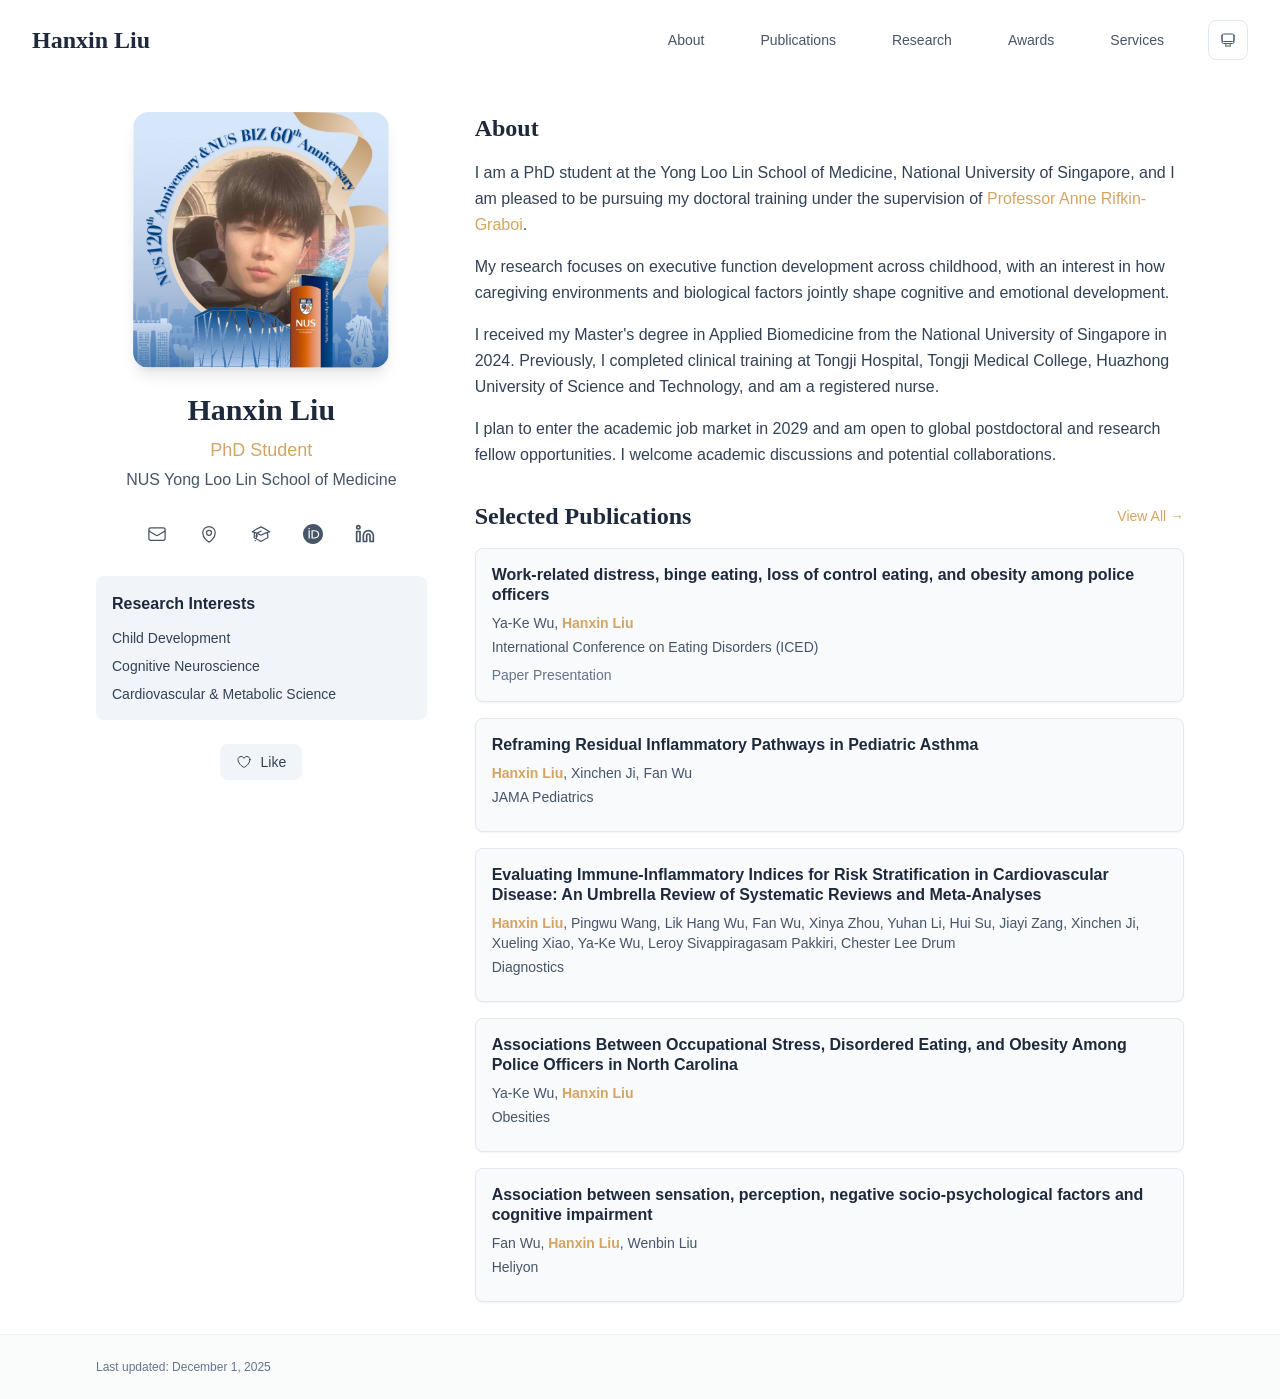
==== commit 3c8b4ed4: "Add files via upload" ====
--- a/index.html
+++ b/index.html
@@ -1,4 +1,4 @@
-<!DOCTYPE html><html lang="en" class="scroll-smooth"><head><meta charSet="utf-8"/><meta name="viewport" content="width=device-width, initial-scale=1"/><link rel="preload" as="image" href="/bio.jpg"/><link rel="stylesheet" href="/_next/static/css/5370e6e91b9822fc.css" data-precedence="next"/><link rel="preload" as="script" fetchPriority="low" href="/_next/static/chunks/webpack-dcf9f18cf6e4eb9d.js"/><script src="/_next/static/chunks/4bd1b696-70b6d399998de86a.js" async=""></script><script src="/_next/static/chunks/684-50096e198fb40285.js" async=""></script><script src="/_next/static/chunks/main-app-236dd68e7b3fca67.js" async=""></script><script src="/_next/static/chunks/161-2061caadb2018b27.js" async=""></script><script src="/_next/static/chunks/874-196dbf0660d69360.js" async=""></script><script src="/_next/static/chunks/538-db6f5e0ae9ac4156.js" async=""></script><script src="/_next/static/chunks/app/layout-5b5dcf78693ae5fb.js" async=""></script><script src="/_next/static/chunks/60-0a8f10a34031fb6a.js" async=""></script><script src="/_next/static/chunks/748-3549812a19b30e6f.js" async=""></script><script src="/_next/static/chunks/app/page-494dc636f7921581.js" async=""></script><link rel="icon" href="/favicon.svg" type="image/svg+xml"/><link rel="dns-prefetch" href="https://google-fonts.jialeliu.com"/><link rel="preconnect" href="https://google-fonts.jialeliu.com" crossorigin=""/><link rel="preload" as="style" href="https://google-fonts.jialeliu.com/css2?family=Inter:wght@300;400;500;600;700&amp;family=Crimson+Text:ital,wght@0,400;0,600;1,400&amp;display=swap"/><link rel="stylesheet" id="gfonts-css" href="https://google-fonts.jialeliu.com/css2?family=Inter:wght@300;400;500;600;700&amp;family=Crimson+Text:ital,wght@0,400;0,600;1,400&amp;display=swap" media="print"/><script>
+<!DOCTYPE html><html lang="en" class="scroll-smooth"><head><meta charSet="utf-8"/><meta name="viewport" content="width=device-width, initial-scale=1"/><link rel="preload" as="image" href="/bio.jpg"/><link rel="stylesheet" href="/_next/static/css/afec4a8fc0ff0599.css" data-precedence="next"/><link rel="preload" as="script" fetchPriority="low" href="/_next/static/chunks/webpack-dcf9f18cf6e4eb9d.js"/><script src="/_next/static/chunks/4bd1b696-70b6d399998de86a.js" async=""></script><script src="/_next/static/chunks/684-50096e198fb40285.js" async=""></script><script src="/_next/static/chunks/main-app-236dd68e7b3fca67.js" async=""></script><script src="/_next/static/chunks/161-2061caadb2018b27.js" async=""></script><script src="/_next/static/chunks/874-196dbf0660d69360.js" async=""></script><script src="/_next/static/chunks/538-db6f5e0ae9ac4156.js" async=""></script><script src="/_next/static/chunks/app/layout-5b5dcf78693ae5fb.js" async=""></script><script src="/_next/static/chunks/60-0a8f10a34031fb6a.js" async=""></script><script src="/_next/static/chunks/748-96442bb6bce4538d.js" async=""></script><script src="/_next/static/chunks/app/page-494dc636f7921581.js" async=""></script><link rel="icon" href="/favicon.svg" type="image/svg+xml"/><link rel="dns-prefetch" href="https://google-fonts.jialeliu.com"/><link rel="preconnect" href="https://google-fonts.jialeliu.com" crossorigin=""/><link rel="preload" as="style" href="https://google-fonts.jialeliu.com/css2?family=Inter:wght@300;400;500;600;700&amp;family=Crimson+Text:ital,wght@0,400;0,600;1,400&amp;display=swap"/><link rel="stylesheet" id="gfonts-css" href="https://google-fonts.jialeliu.com/css2?family=Inter:wght@300;400;500;600;700&amp;family=Crimson+Text:ital,wght@0,400;0,600;1,400&amp;display=swap" media="print"/><script>
               (function(){
                 var l = document.getElementById('gfonts-css');
                 if (!l) return;
@@ -23,5 +23,5 @@
               }
             </script><title>Hanxin Liu</title><meta name="description" content="PhD student at NUS Yong Loo Lin School of Medicine."/><meta name="author" content="Hanxin Liu"/><meta name="keywords" content="Hanxin Liu,PhD,Research,NUS Yong Loo Lin School of Medicine"/><meta name="creator" content="Hanxin Liu"/><meta name="publisher" content="Hanxin Liu"/><meta property="og:title" content="Hanxin Liu"/><meta property="og:description" content="PhD student at NUS Yong Loo Lin School of Medicine."/><meta property="og:site_name" content="Hanxin Liu&#x27;s Academic Website"/><meta property="og:locale" content="en_US"/><meta property="og:type" content="website"/><meta name="twitter:card" content="summary"/><meta name="twitter:title" content="Hanxin Liu"/><meta name="twitter:description" content="PhD student at NUS Yong Loo Lin School of Medicine."/><link rel="icon" href="/favicon.svg"/><script>document.querySelectorAll('body link[rel="icon"], body link[rel="apple-touch-icon"]').forEach(el => document.head.appendChild(el))</script><script src="/_next/static/chunks/polyfills-42372ed130431b0a.js" noModule=""></script></head><body class="font-sans antialiased"><div style="visibility:hidden"><nav class="fixed top-0 left-0 right-0 z-50" data-headlessui-state=""><div class="transition-all duration-300 ease-out bg-transparent" style="transform:translateY(-100px)"><div class="max-w-7xl mx-auto px-4 sm:px-6 lg:px-8"><div class="flex justify-between items-center h-16 lg:h-20"><div class="flex-shrink-0" tabindex="0"><a class="text-xl lg:text-2xl font-serif font-semibold text-primary hover:text-accent transition-colors duration-200" href="/">Hanxin Liu</a></div><div class="hidden lg:block"><div class="ml-10 flex items-center space-x-8"><div class="flex items-baseline space-x-8"><a class="relative px-3 py-2 text-sm font-medium transition-all duration-200 rounded hover:bg-accent/10 hover:shadow-sm text-primary" href="/"><span class="relative z-10">About</span><div class="absolute inset-0 bg-accent/10 rounded-lg"></div></a><a class="relative px-3 py-2 text-sm font-medium transition-all duration-200 rounded hover:bg-accent/10 hover:shadow-sm text-neutral-600 hover:text-primary" href="/publications/"><span class="relative z-10">Publications</span></a><a class="relative px-3 py-2 text-sm font-medium transition-all duration-200 rounded hover:bg-accent/10 hover:shadow-sm text-neutral-600 hover:text-primary" href="/research/"><span class="relative z-10">Research</span></a><a class="relative px-3 py-2 text-sm font-medium transition-all duration-200 rounded hover:bg-accent/10 hover:shadow-sm text-neutral-600 hover:text-primary" href="/awards/"><span class="relative z-10">Awards</span></a><a class="relative px-3 py-2 text-sm font-medium transition-all duration-200 rounded hover:bg-accent/10 hover:shadow-sm text-neutral-600 hover:text-primary" href="/services/"><span class="relative z-10">Services</span></a></div><div class="flex items-center justify-center w-10 h-10 rounded-lg border border-neutral-200 dark:border-[rgba(148,163,184,0.24)] bg-background dark:bg-neutral-800"><div class="w-4 h-4 rounded-full bg-neutral-300 animate-pulse"></div></div></div></div><div class="lg:hidden flex items-center space-x-2"><div class="flex items-center justify-center w-10 h-10 rounded-lg border border-neutral-200 dark:border-[rgba(148,163,184,0.24)] bg-background dark:bg-neutral-800"><div class="w-4 h-4 rounded-full bg-neutral-300 animate-pulse"></div></div><button class="inline-flex items-center justify-center p-2 rounded-md text-neutral-600 hover:text-primary hover:bg-neutral-100 dark:hover:bg-neutral-800 focus:outline-none focus:ring-2 focus:ring-inset focus:ring-accent transition-colors duration-200" id="headlessui-disclosure-button-«R5pdb»" type="button" aria-expanded="false" data-headlessui-state=""><span class="sr-only">Open main menu</span><div><svg xmlns="http://www.w3.org/2000/svg" fill="none" viewBox="0 0 24 24" stroke-width="1.5" stroke="currentColor" aria-hidden="true" data-slot="icon" class="block h-6 w-6"><path stroke-linecap="round" stroke-linejoin="round" d="M3.75 6.75h16.5M3.75 12h16.5m-16.5 5.25h16.5"></path></svg></div></button></div></div></div></div></nav><main class="min-h-screen pt-16 lg:pt-20"><div class="max-w-6xl mx-auto px-4 sm:px-6 lg:px-8 py-8 bg-background min-h-screen"><div class="grid grid-cols-1 lg:grid-cols-3 gap-12"><div class="lg:col-span-1"><div class="sticky top-8" style="opacity:0;transform:translateY(20px)"><div class="w-64 h-64 mx-auto mb-6 rounded-2xl overflow-hidden shadow-lg hover:shadow-xl transition-all duration-200 hover:scale-105"><img alt="Hanxin Liu" width="256" height="256" decoding="async" data-nimg="1" class="w-full h-full object-cover object-[32%_center]" style="color:transparent" src="/bio.jpg"/></div><div class="text-center mb-6"><h1 class="text-3xl font-serif font-bold text-primary mb-2">Hanxin Liu</h1><p class="text-lg text-accent font-medium mb-1">PhD Student</p><p class="text-neutral-600 mb-2">NUS Yong Loo Lin School of Medicine</p></div><div class="flex flex-wrap justify-center gap-3 sm:gap-4 mb-6 relative px-2"><div class="relative"><button class="p-2 sm:p-2 transition-colors duration-200 text-neutral-600 dark:text-neutral-400 hover:text-accent" aria-label="Email"><svg xmlns="http://www.w3.org/2000/svg" fill="none" viewBox="0 0 24 24" stroke-width="1.5" stroke="currentColor" aria-hidden="true" data-slot="icon" class="h-5 w-5"><path stroke-linecap="round" stroke-linejoin="round" d="M21.75 6.75v10.5a2.25 2.25 0 0 1-2.25 2.25h-15a2.25 2.25 0 0 1-2.25-2.25V6.75m19.5 0A2.25 2.25 0 0 0 19.5 4.5h-15a2.25 2.25 0 0 0-2.25 2.25m19.5 0v.243a2.25 2.25 0 0 1-1.07 1.916l-7.5 4.615a2.25 2.25 0 0 1-2.36 0L3.32 8.91a2.25 2.25 0 0 1-1.07-1.916V6.75"></path></svg></button></div><div class="relative"><button class="p-2 sm:p-2 transition-colors duration-200 text-neutral-600 dark:text-neutral-400 hover:text-accent" aria-label="Location"><svg xmlns="http://www.w3.org/2000/svg" fill="none" viewBox="0 0 24 24" stroke-width="1.5" stroke="currentColor" aria-hidden="true" data-slot="icon" class="h-5 w-5"><path stroke-linecap="round" stroke-linejoin="round" d="M15 10.5a3 3 0 1 1-6 0 3 3 0 0 1 6 0Z"></path><path stroke-linecap="round" stroke-linejoin="round" d="M19.5 10.5c0 7.142-7.5 11.25-7.5 11.25S4.5 17.642 4.5 10.5a7.5 7.5 0 1 1 15 0Z"></path></svg></button></div><a href="https://scholar.google.com/citations?user=C9t6Hq4AAAAJ&amp;hl=en&amp;sortby=pubdate" target="_blank" rel="noopener noreferrer" class="p-2 sm:p-2 text-neutral-600 dark:text-neutral-400 hover:text-accent transition-colors duration-200" aria-label="Google Scholar"><svg xmlns="http://www.w3.org/2000/svg" fill="none" viewBox="0 0 24 24" stroke-width="1.5" stroke="currentColor" aria-hidden="true" data-slot="icon" class="h-5 w-5"><path stroke-linecap="round" stroke-linejoin="round" d="M4.26 10.147a60.438 60.438 0 0 0-.491 6.347A48.62 48.62 0 0 1 12 20.904a48.62 48.62 0 0 1 8.232-4.41 60.46 60.46 0 0 0-.491-6.347m-15.482 0a50.636 50.636 0 0 0-2.658-.813A59.906 59.906 0 0 1 12 3.493a59.903 59.903 0 0 1 10.399 5.84c-.896.248-1.783.52-2.658.814m-15.482 0A50.717 50.717 0 0 1 12 13.489a50.702 50.702 0 0 1 7.74-3.342M6.75 15a.75.75 0 1 0 0-1.5.75.75 0 0 0 0 1.5Zm0 0v-3.675A55.378 55.378 0 0 1 12 8.443m-7.007 11.55A5.981 5.981 0 0 0 6.75 15.75v-1.5"></path></svg></a><a href="https://orcid.org/0009-0001-0729-7092" target="_blank" rel="noopener noreferrer" class="p-2 sm:p-2 text-neutral-600 dark:text-neutral-400 hover:text-accent transition-colors duration-200" aria-label="ORCID"><svg viewBox="0 0 24 24" fill="currentColor" class="h-5 w-5" xmlns="http://www.w3.org/2000/svg"><path d="M12 0C5.372 0 0 5.372 0 12s5.372 12 12 12 12-5.372 12-12S18.628 0 12 0zM7.369 4.378c.525 0 .947.431.947.947s-.422.947-.947.947a.95.95 0 0 1-.947-.947c0-.525.422-.947.947-.947zm-.722 3.038h1.444v10.041H6.647V7.416zm3.562 0h3.9c3.712 0 5.344 2.653 5.344 5.025 0 2.578-2.016 5.025-5.325 5.025h-3.919V7.416zm1.444 1.303v7.444h2.297c3.272 0 4.022-2.484 4.022-3.722 0-2.016-1.284-3.722-4.097-3.722h-2.222z"></path></svg></a><a href="https://www.linkedin.com/in/hanxinliu" target="_blank" rel="noopener noreferrer" class="p-2 sm:p-2 text-neutral-600 dark:text-neutral-400 hover:text-accent transition-colors duration-200" aria-label="LinkedIn"><svg xmlns="http://www.w3.org/2000/svg" width="24" height="24" viewBox="0 0 24 24" fill="none" stroke="currentColor" stroke-width="2" stroke-linecap="round" stroke-linejoin="round" class="lucide lucide-linkedin h-5 w-5" aria-hidden="true"><path d="M16 8a6 6 0 0 1 6 6v7h-4v-7a2 2 0 0 0-2-2 2 2 0 0 0-2 2v7h-4v-7a6 6 0 0 1 6-6z"></path><rect width="4" height="12" x="2" y="9"></rect><circle cx="4" cy="4" r="2"></circle></svg></a></div><div class="bg-neutral-100 dark:bg-neutral-800 rounded-lg p-4 mb-6 hover:shadow-lg transition-all duration-200 hover:scale-[1.02]"><h3 class="font-semibold text-primary mb-3">Research Interests</h3><div class="space-y-2 text-sm text-neutral-700 dark:text-neutral-500"><div>Child Development</div><div>Cognitive Neuroscience</div><div>Cardiovascular &amp; Metabolic Science</div></div></div><div class="flex justify-center"><div class="relative"><button class="flex items-center space-x-2 px-4 py-2 rounded-lg font-medium text-sm transition-all duration-200 bg-neutral-100 dark:bg-neutral-800 text-neutral-700 dark:text-neutral-500 hover:bg-red-50 dark:hover:bg-red-900/20 hover:text-red-600 dark:hover:text-red-400 cursor-pointer" tabindex="0"><svg xmlns="http://www.w3.org/2000/svg" fill="none" viewBox="0 0 24 24" stroke-width="1.5" stroke="currentColor" aria-hidden="true" data-slot="icon" class="h-4 w-4"><path stroke-linecap="round" stroke-linejoin="round" d="M21 8.25c0-2.485-2.099-4.5-4.688-4.5-1.935 0-3.597 1.126-4.312 2.733-.715-1.607-2.377-2.733-4.313-2.733C5.1 3.75 3 5.765 3 8.25c0 7.22 9 12 9 12s9-4.78 9-12Z"></path></svg><span>Like</span></button></div></div></div></div><div class="lg:col-span-2 space-y-8"><section id="about" class="scroll-mt-24 space-y-8"><section style="opacity:0;transform:translateY(20px)"><h2 class="text-2xl font-serif font-bold text-primary mb-4">About</h2><div class="text-neutral-700 dark:text-neutral-600 leading-relaxed"><p class="mb-4 last:mb-0">I am a PhD student at the Yong Loo Lin School of Medicine, National University of Singapore, and I am pleased to be pursuing my doctoral training under the supervision of <a href="https://discovery.nus.edu.sg/28532-anne-rifkingraboi" node="[object Object]" target="_blank" rel="noopener noreferrer" class="text-accent font-medium transition-all duration-200 rounded hover:bg-accent/10 hover:shadow-sm">Professor Anne Rifkin-Graboi</a>.</p>
 <p class="mb-4 last:mb-0">My research focuses on executive function development across childhood, with an interest in how caregiving environments and biological factors jointly shape cognitive and emotional development.</p>
-<p class="mb-4 last:mb-0">I received my Master&#x27;s degree from the National University of Singapore in 2024. Previously, I completed clinical training at Tongji Hospital, Tongji Medical College, Huazhong University of Science and Technology, and am a registered nurse.</p>
-<p class="mb-4 last:mb-0">I am always open to academic discussions and potential collaborations. Feel free to reach out if you are interested.</p></div></section><section style="opacity:0;transform:translateY(20px)"><div class="flex items-center justify-between mb-4"><h2 class="text-2xl font-serif font-bold text-primary">Selected Publications</h2><a class="text-accent hover:text-accent-dark text-sm font-medium transition-all duration-200 rounded hover:bg-accent/10 hover:shadow-sm" href="/publications/">View All →</a></div><div class="space-y-4"><div class="bg-neutral-50 dark:bg-neutral-800 p-4 rounded-lg shadow-sm border border-neutral-200 dark:border-[rgba(148,163,184,0.24)] hover:shadow-lg transition-all duration-200 hover:scale-[1.02]" style="opacity:0;transform:translateY(20px)"><h3 class="font-semibold text-primary mb-2 leading-tight">Work-related distress, binge eating, loss of control eating, and obesity among police officers</h3><p class="text-sm text-neutral-600 dark:text-neutral-500 mb-1"><span><span class=" ">Ya-Ke Wu</span>, </span><span><span class="font-semibold text-accent ">Hanxin Liu</span></span></p><p class="text-sm text-neutral-600 dark:text-neutral-500 mb-2">International Conference on Eating Disorders (ICED)</p><p class="text-sm text-neutral-500 dark:text-neutral-500 line-clamp-2">Paper Presentation</p></div><div class="bg-neutral-50 dark:bg-neutral-800 p-4 rounded-lg shadow-sm border border-neutral-200 dark:border-[rgba(148,163,184,0.24)] hover:shadow-lg transition-all duration-200 hover:scale-[1.02]" style="opacity:0;transform:translateY(20px)"><h3 class="font-semibold text-primary mb-2 leading-tight">Reframing Residual Inflammatory Pathways in Pediatric Asthma</h3><p class="text-sm text-neutral-600 dark:text-neutral-500 mb-1"><span><span class="font-semibold text-accent ">Hanxin Liu</span>, </span><span><span class=" ">Xinchen Ji</span>, </span><span><span class=" ">Fan Wu</span></span></p><p class="text-sm text-neutral-600 dark:text-neutral-500 mb-2">JAMA Pediatrics</p></div><div class="bg-neutral-50 dark:bg-neutral-800 p-4 rounded-lg shadow-sm border border-neutral-200 dark:border-[rgba(148,163,184,0.24)] hover:shadow-lg transition-all duration-200 hover:scale-[1.02]" style="opacity:0;transform:translateY(20px)"><h3 class="font-semibold text-primary mb-2 leading-tight">Evaluating Immune-Inflammatory Indices for Risk Stratification in Cardiovascular Disease: An Umbrella Review of Systematic Reviews and Meta-Analyses</h3><p class="text-sm text-neutral-600 dark:text-neutral-500 mb-1"><span><span class="font-semibold text-accent ">Hanxin Liu</span>, </span><span><span class=" ">Pingwu Wang</span>, </span><span><span class=" ">Lik Hang Wu</span>, </span><span><span class=" ">Fan Wu</span>, </span><span><span class=" ">Xinya Zhou</span>, </span><span><span class=" ">Yuhan Li</span>, </span><span><span class=" ">Hui Su</span>, </span><span><span class=" ">Jiayi Zang</span>, </span><span><span class=" ">Xinchen Ji</span>, </span><span><span class=" ">Xueling Xiao</span>, </span><span><span class=" ">Ya-Ke Wu</span>, </span><span><span class=" ">Leroy Sivappiragasam Pakkiri</span>, </span><span><span class=" ">Chester Lee Drum</span></span></p><p class="text-sm text-neutral-600 dark:text-neutral-500 mb-2">Diagnostics</p></div><div class="bg-neutral-50 dark:bg-neutral-800 p-4 rounded-lg shadow-sm border border-neutral-200 dark:border-[rgba(148,163,184,0.24)] hover:shadow-lg transition-all duration-200 hover:scale-[1.02]" style="opacity:0;transform:translateY(20px)"><h3 class="font-semibold text-primary mb-2 leading-tight">Associations Between Occupational Stress, Disordered Eating, and Obesity Among Police Officers in North Carolina</h3><p class="text-sm text-neutral-600 dark:text-neutral-500 mb-1"><span><span class=" ">Ya-Ke Wu</span>, </span><span><span class="font-semibold text-accent ">Hanxin Liu</span></span></p><p class="text-sm text-neutral-600 dark:text-neutral-500 mb-2">Obesities</p></div><div class="bg-neutral-50 dark:bg-neutral-800 p-4 rounded-lg shadow-sm border border-neutral-200 dark:border-[rgba(148,163,184,0.24)] hover:shadow-lg transition-all duration-200 hover:scale-[1.02]" style="opacity:0;transform:translateY(20px)"><h3 class="font-semibold text-primary mb-2 leading-tight">Association between sensation, perception, negative socio-psychological factors and cognitive impairment</h3><p class="text-sm text-neutral-600 dark:text-neutral-500 mb-1"><span><span class=" ">Fan Wu</span>, </span><span><span class="font-semibold text-accent ">Hanxin Liu</span>, </span><span><span class=" ">Wenbin Liu</span></span></p><p class="text-sm text-neutral-600 dark:text-neutral-500 mb-2">Heliyon</p></div></div></section></section></div></div></div><!--$--><!--/$--><!--$--><!--/$--></main><footer class="border-t border-neutral-200/50 bg-neutral-50/50 dark:bg-neutral-900/50 dark:border-neutral-700/50"><div class="max-w-6xl mx-auto px-4 sm:px-6 lg:px-8 py-6"><div class="flex flex-col sm:flex-row justify-between items-center gap-2"><p class="text-xs text-neutral-500">Last updated: <!-- -->December 01, 2025</p></div></div></footer></div><script src="/_next/static/chunks/webpack-dcf9f18cf6e4eb9d.js" async=""></script><script>(self.__next_f=self.__next_f||[]).push([0])</script><script>self.__next_f.push([1,"1:\"$Sreact.fragment\"\n2:I[3719,[\"161\",\"static/chunks/161-2061caadb2018b27.js\",\"874\",\"static/chunks/874-196dbf0660d69360.js\",\"538\",\"static/chunks/538-db6f5e0ae9ac4156.js\",\"177\",\"static/chunks/app/layout-5b5dcf78693ae5fb.js\"],\"ThemeProvider\"]\n3:I[768,[\"161\",\"static/chunks/161-2061caadb2018b27.js\",\"874\",\"static/chunks/874-196dbf0660d69360.js\",\"538\",\"static/chunks/538-db6f5e0ae9ac4156.js\",\"177\",\"static/chunks/app/layout-5b5dcf78693ae5fb.js\"],\"default\"]\n4:I[7555,[],\"\"]\n5:I[1295,[],\"\"]\n6:I[2548,[\"161\",\"static/chunks/161-2061caadb2018b27.js\",\"874\",\"static/chunks/874-196dbf0660d69360.js\",\"538\",\"static/chunks/538-db6f5e0ae9ac4156.js\",\"177\",\"static/chunks/app/layout-5b5dcf78693ae5fb.js\"],\"default\"]\n7:I[7437,[\"161\",\"static/chunks/161-2061caadb2018b27.js\",\"60\",\"static/chunks/60-0a8f10a34031fb6a.js\",\"874\",\"static/chunks/874-196dbf0660d69360.js\",\"748\",\"static/chunks/748-3549812a19b30e6f.js\",\"974\",\"static/chunks/app/page-494dc636f7921581.js\"],\"default\"]\n8:I[9507,[\"161\",\"static/chunks/161-2061caadb2018b27.js\",\"60\",\"static/chunks/60-0a8f10a34031fb6a.js\",\"874\",\"static/chunks/874-196dbf0660d69360.js\",\"748\",\"static/chunks/748-3549812a19b30e6f.js\",\"974\",\"static/chunks/app/page-494dc636f7921581.js\"],\"default\"]\n9:I[5218,[\"161\",\"static/chunks/161-2061caadb2018b27.js\",\"60\",\"static/chunks/60-0a8f10a34031fb6a.js\",\"874\",\"static/chunks/874-196dbf0660d69360.js\",\"748\",\"static/chunks/748-3549812a19b30e6f.js\",\"974\",\"static/chunks/app/page-494dc636f7921581.js\"],\"default\"]\na:I[9665,[],\"MetadataBoundary\"]\nc:I[9665,[],\"OutletBoundary\"]\nf:I[4911,[],\"AsyncMetadataOutlet\"]\n11:I[9665,[],\"ViewportBoundary\"]\n13:I[6614,[],\"\"]\n:HL[\"/_next/static/css/5370e6e91b9822fc.css\",\"style\"]\n"])</script><script>self.__next_f.push([1,"0:{\"P\":null,\"b\":\"bnQqHvLliUNrYantzOEyM\",\"p\":\"\",\"c\":[\"\",\"\"],\"i\":false,\"f\":[[[\"\",{\"children\":[\"__PAGE__\",{}]},\"$undefined\",\"$undefined\",true],[\"\",[\"$\",\"$1\",\"c\",{\"children\":[[[\"$\",\"link\",\"0\",{\"rel\":\"stylesheet\",\"href\":\"/_next/static/css/5370e6e91b9822fc.css\",\"precedence\":\"next\",\"crossOrigin\":\"$undefined\",\"nonce\":\"$undefined\"}]],[\"$\",\"html\",null,{\"lang\":\"en\",\"className\":\"scroll-smooth\",\"suppressHydrationWarning\":true,\"children\":[[\"$\",\"head\",null,{\"children\":[[\"$\",\"link\",null,{\"rel\":\"icon\",\"href\":\"/favicon.svg\",\"type\":\"image/svg+xml\"}],[\"$\",\"link\",null,{\"rel\":\"dns-prefetch\",\"href\":\"https://google-fonts.jialeliu.com\"}],[\"$\",\"link\",null,{\"rel\":\"preconnect\",\"href\":\"https://google-fonts.jialeliu.com\",\"crossOrigin\":\"\"}],[\"$\",\"link\",null,{\"rel\":\"preload\",\"as\":\"style\",\"href\":\"https://google-fonts.jialeliu.com/css2?family=Inter:wght@300;400;500;600;700\u0026family=Crimson+Text:ital,wght@0,400;0,600;1,400\u0026display=swap\"}],[\"$\",\"link\",null,{\"rel\":\"stylesheet\",\"id\":\"gfonts-css\",\"href\":\"https://google-fonts.jialeliu.com/css2?family=Inter:wght@300;400;500;600;700\u0026family=Crimson+Text:ital,wght@0,400;0,600;1,400\u0026display=swap\",\"media\":\"print\"}],[\"$\",\"script\",null,{\"dangerouslySetInnerHTML\":{\"__html\":\"\\n              (function(){\\n                var l = document.getElementById('gfonts-css');\\n                if (!l) return;\\n                if (l.media !== 'all') {\\n                  l.addEventListener('load', function(){ try { l.media = 'all'; } catch(e){} });\\n                }\\n              })();\\n            \"}}],[\"$\",\"noscript\",null,{\"children\":[\"$\",\"link\",null,{\"rel\":\"stylesheet\",\"href\":\"https://google-fonts.jialeliu.com/css2?family=Inter:wght@300;400;500;600;700\u0026family=Crimson+Text:ital,wght@0,400;0,600;1,400\u0026display=swap\"}]}],[\"$\",\"script\",null,{\"dangerouslySetInnerHTML\":{\"__html\":\"\\n              try {\\n                const theme = localStorage.getItem('theme-storage');\\n                const parsed = theme ? JSON.parse(theme) : null;\\n                const setting = parsed?.state?.theme || 'system';\\n                const prefersDark = typeof window !== 'undefined' \u0026\u0026 window.matchMedia \u0026\u0026 window.matchMedia('(prefers-color-scheme: dark)').matches;\\n                const effective = setting === 'dark' ? 'dark' : (setting === 'light' ? 'light' : (prefersDark ? 'dark' : 'light'));\\n                var root = document.documentElement;\\n                root.classList.add(effective);\\n                root.setAttribute('data-theme', effective);\\n              } catch (e) {\\n                var root = document.documentElement;\\n                root.classList.add('light');\\n                root.setAttribute('data-theme', 'light');\\n              }\\n            \"}}]]}],[\"$\",\"body\",null,{\"className\":\"font-sans antialiased\",\"children\":[\"$\",\"$L2\",null,{\"children\":[[\"$\",\"$L3\",null,{\"items\":[{\"title\":\"About\",\"type\":\"page\",\"target\":\"about\",\"href\":\"/\"},{\"title\":\"Publications\",\"type\":\"page\",\"target\":\"publications\",\"href\":\"/publications\"},{\"title\":\"Research\",\"type\":\"page\",\"target\":\"research\",\"href\":\"/research\"},{\"title\":\"Awards\",\"type\":\"page\",\"target\":\"awards\",\"href\":\"/awards\"},{\"title\":\"Services\",\"type\":\"page\",\"target\":\"services\",\"href\":\"/services\"}],\"siteTitle\":\"Hanxin Liu\",\"enableOnePageMode\":false}],[\"$\",\"main\",null,{\"className\":\"min-h-screen pt-16 lg:pt-20\",\"children\":[\"$\",\"$L4\",null,{\"parallelRouterKey\":\"children\",\"error\":\"$undefined\",\"errorStyles\":\"$undefined\",\"errorScripts\":\"$undefined\",\"template\":[\"$\",\"$L5\",null,{}],\"templateStyles\":\"$undefined\",\"templateScripts\":\"$undefined\",\"notFound\":[[[\"$\",\"title\",null,{\"children\":\"404: This page could not be found.\"}],[\"$\",\"div\",null,{\"style\":{\"fontFamily\":\"system-ui,\\\"Segoe UI\\\",Roboto,Helvetica,Arial,sans-serif,\\\"Apple Color Emoji\\\",\\\"Segoe UI Emoji\\\"\",\"height\":\"100vh\",\"textAlign\":\"center\",\"display\":\"flex\",\"flexDirection\":\"column\",\"alignItems\":\"center\",\"justifyContent\":\"center\"},\"children\":[\"$\",\"div\",null,{\"children\":[[\"$\",\"style\",null,{\"dangerouslySetInnerHTML\":{\"__html\":\"body{color:#000;background:#fff;margin:0}.next-error-h1{border-right:1px solid rgba(0,0,0,.3)}@media (prefers-color-scheme:dark){body{color:#fff;background:#000}.next-error-h1{border-right:1px solid rgba(255,255,255,.3)}}\"}}],[\"$\",\"h1\",null,{\"className\":\"next-error-h1\",\"style\":{\"display\":\"inline-block\",\"margin\":\"0 20px 0 0\",\"padding\":\"0 23px 0 0\",\"fontSize\":24,\"fontWeight\":500,\"verticalAlign\":\"top\",\"lineHeight\":\"49px\"},\"children\":404}],[\"$\",\"div\",null,{\"style\":{\"display\":\"inline-block\"},\"children\":[\"$\",\"h2\",null,{\"style\":{\"fontSize\":14,\"fontWeight\":400,\"lineHeight\":\"49px\",\"margin\":0},\"children\":\"This page could not be found.\"}]}]]}]}]],[]],\"forbidden\":\"$undefined\",\"unauthorized\":\"$undefined\"}]}],[\"$\",\"$L6\",null,{\"lastUpdated\":\"December 01, 2025\"}]]}]}]]}]]}],{\"children\":[\"__PAGE__\",[\"$\",\"$1\",\"c\",{\"children\":[[\"$\",\"div\",null,{\"className\":\"max-w-6xl mx-auto px-4 sm:px-6 lg:px-8 py-8 bg-background min-h-screen\",\"children\":[\"$\",\"div\",null,{\"className\":\"grid grid-cols-1 lg:grid-cols-3 gap-12\",\"children\":[[\"$\",\"div\",null,{\"className\":\"lg:col-span-1\",\"children\":[\"$\",\"$L7\",null,{\"author\":{\"name\":\"Hanxin Liu\",\"title\":\"PhD Student\",\"institution\":\"NUS Yong Loo Lin School of Medicine\",\"avatar\":\"/bio.jpg\"},\"social\":{\"email\":\"hanxin_liu@u.nus.edu\",\"location\":\"Singapore\",\"location_url\":\"https://maps.google.com/?q=Yong+Loo+Lin+School+of+Medicine+NUS\",\"location_details\":[\"NUHS Tower Block\",\"1E Kent Ridge Road, Level 11\",\"Singapore 119228\"],\"google_scholar\":\"https://scholar.google.com/citations?user=C9t6Hq4AAAAJ\u0026hl=en\u0026sortby=pubdate\",\"orcid\":\"https://orcid.org/0009-0001-0729-7092\",\"linkedin\":\"https://www.linkedin.com/in/hanxinliu\"},\"features\":{\"enable_likes\":true,\"enable_one_page_mode\":false},\"researchInterests\":[\"Child Development\",\"Cognitive Neuroscience\",\"Cardiovascular \u0026 Metabolic Science\"]}]}],[\"$\",\"div\",null,{\"className\":\"lg:col-span-2 space-y-8\",\"children\":[[\"$\",\"section\",\"about\",{\"id\":\"about\",\"className\":\"scroll-mt-24 space-y-8\",\"children\":[[[\"$\",\"$L8\",\"about\",{\"content\":\"I am a PhD student at the Yong Loo Lin School of Medicine, National University of Singapore, and I am pleased to be pursuing my doctoral training under the supervision of [Professor Anne Rifkin-Graboi](https://discovery.nus.edu.sg/28532-anne-rifkingraboi).\\n\\nMy research focuses on executive function development across childhood, with an interest in how caregiving environments and biological factors jointly shape cognitive and emotional development.\\n\\nI received my Master's degree from the National University of Singapore in 2024. Previously, I completed clinical training at Tongji Hospital, Tongji Medical College, Huazhong University of Science and Technology, and am a registered nurse.\\n\\nI am always open to academic discussions and potential collaborations. Feel free to reach out if you are interested.\",\"title\":\"About\"}],[\"$\",\"$L9\",\"featured_publications\",{\"publications\":[{\"id\":\"wu2026iced_police\",\"title\":\"Work-related distress, binge eating, loss of control eating, and obesity among police officers\",\"authors\":[{\"name\":\"Ya-Ke Wu\",\"isHighlighted\":false,\"isCorresponding\":false,\"isCoAuthor\":false},{\"name\":\"Hanxin Liu\",\"isHighlighted\":true,\"isCorresponding\":false,\"isCoAuthor\":false}],\"year\":2026,\"type\":\"conference\",\"status\":\"published\",\"tags\":[\"Conference\"],\"keywords\":\"$0:f:0:1:2:children:1:props:children:0:props:children:props:children:1:props:children:0:props:children:0:1:props:publications:0:tags\",\"researchArea\":\"machine-learning\",\"journal\":\"\",\"conference\":\"International Conference on Eating Disorders (ICED)\",\"abstract\":\"\",\"description\":\"Paper Presentation\",\"selected\":true,\"bibtex\":\"@inproceedings{wu2026iced_police,\\n  title = {Work-related distress, binge eating, loss of control eating, and obesity among police officers},\\n  author = {Wu, Ya-Ke and Liu, Hanxin},\\n  booktitle = {International Conference on Eating Disorders (ICED)},\\n  year = {2026},\\n  address = {The Hague, The Netherlands},\\n  note = {Paper Presentation}\\n}\"},{\"id\":\"liu2025reframing\",\"title\":\"Reframing Residual Inflammatory Pathways in Pediatric Asthma\",\"authors\":[{\"name\":\"Hanxin Liu\",\"isHighlighted\":true,\"isCorresponding\":false,\"isCoAuthor\":false},{\"name\":\"Xinchen Ji\",\"isHighlighted\":false,\"isCorresponding\":false,\"isCoAuthor\":false},{\"name\":\"Fan Wu\",\"isHighlighted\":false,\"isCorresponding\":false,\"isCoAuthor\":false}],\"year\":2025,\"type\":\"journal\",\"status\":\"published\",\"tags\":[\"JCR-Q1\"],\"keywords\":\"$0:f:0:1:2:children:1:props:children:0:props:children:props:children:1:props:children:0:props:children:0:1:props:publications:1:tags\",\"researchArea\":\"machine-learning\",\"journal\":\"JAMA Pediatrics\",\"conference\":\"\",\"doi\":\"10.1001/jamapediatrics.2025.4276\",\"abstract\":\"\",\"description\":\"\",\"selected\":true,\"bibtex\":\"@article{liu2025reframing,\\n  title = {Reframing Residual Inflammatory Pathways in Pediatric Asthma},\\n  author = {Liu, Hanxin and Ji, Xinchen and Wu, Fan},\\n  journal = {JAMA Pediatrics},\\n  year = {2025},\\n  doi = {10.1001/jamapediatrics.2025.4276}\\n}\"},{\"id\":\"liu2025evaluating\",\"title\":\"Evaluating Immune-Inflammatory Indices for Risk Stratification in Cardiovascular Disease: An Umbrella Review of Systematic Reviews and Meta-Analyses\",\"authors\":[{\"name\":\"Hanxin Liu\",\"isHighlighted\":true,\"isCorresponding\":false,\"isCoAuthor\":false},{\"name\":\"Pingwu Wang\",\"isHighlighted\":false,\"isCorresponding\":false,\"isCoAuthor\":false},{\"name\":\"Lik Hang Wu\",\"isHighlighted\":false,\"isCorresponding\":false,\"isCoAuthor\":false},{\"name\":\"Fan Wu\",\"isHighlighted\":false,\"isCorresponding\":false,\"isCoAuthor\":false},{\"name\":\"Xinya Zhou\",\"isHighlighted\":false,\"isCorresponding\":false,\"isCoAuthor\":false},{\"name\":\"Yuhan Li\",\"isHighlighted\":false,\"isCorresponding\":false,\"isCoAuthor\":false},{\"name\":\"Hui Su\",\"isHighlighted\":false,\"isCorresponding\":false,\"isCoAuthor\":false},{\"name\":\"Jiayi Zang\",\"isHighlighted\":false,\"isCorresponding\":false,\"isCoAuthor\":false},{\"name\":\"Xinchen Ji\",\"isHighlighted\":false,\"isCorresponding\":false,\"isCoAuthor\":false},{\"name\":\"Xueling Xiao\",\"isHighlighted\":false,\"isCorresponding\":false,\"isCoAuthor\":false},{\"name\":\"Ya-Ke Wu\",\"isHighlighted\":false,\"isCorresponding\":false,\"isCoAuthor\":false},{\"name\":\"Leroy Sivappiragasam Pakkiri\",\"isHighlighted\":false,\"isCorresponding\":false,\"isCoAuthor\":false},{\"name\":\"Chester Lee Drum\",\"isHighlighted\":false,\"isCorresponding\":false,\"isCoAuthor\":false}],\"year\":2025,\"type\":\"journal\",\"status\":\"published\",\"tags\":[\"JCR-Q1\"],\"keywords\":\"$0:f:0:1:2:children:1:props:children:0:props:children:props:children:1:props:children:0:props:children:0:1:props:publications:2:tags\",\"researchArea\":\"machine-learning\",\"journal\":\"Diagnostics\",\"conference\":\"\",\"volume\":\"15\",\"issue\":\"22\",\"pages\":\"2862\",\"doi\":\"10.3390/diagnostics15222862\",\"abstract\":\"\",\"description\":\"\",\"selected\":true,\"bibtex\":\"@article{liu2025evaluating,\\n  title = {Evaluating Immune-Inflammatory Indices for Risk Stratification in Cardiovascular Disease: An Umbrella Review of Systematic Reviews and Meta-Analyses},\\n  author = {Liu, Hanxin and Wang, Pingwu and Wu, Lik Hang and Wu, Fan and Zhou, Xinya and Li, Yuhan and Su, Hui and Zang, Jiayi and Ji, Xinchen and Xiao, Xueling and Wu, Ya-Ke and Pakkiri, Leroy Sivappiragasam and Drum, Chester Lee},\\n  journal = {Diagnostics},\\n  year = {2025},\\n  volume = {15},\\n  number = {22},\\n  pages = {2862},\\n  publisher = {Multidisciplinary Digital Publishing Institute},\\n  doi = {10.3390/diagnostics15222862}\\n}\"},{\"id\":\"wu2025associations\",\"title\":\"Associations Between Occupational Stress, Disordered Eating, and Obesity Among Police Officers in North Carolina\",\"authors\":[{\"name\":\"Ya-Ke Wu\",\"isHighlighted\":false,\"isCorresponding\":false,\"isCoAuthor\":false},{\"name\":\"Hanxin Liu\",\"isHighlighted\":true,\"isCorresponding\":false,\"isCoAuthor\":false}],\"year\":2025,\"type\":\"journal\",\"status\":\"published\",\"tags\":[],\"keywords\":\"$0:f:0:1:2:children:1:props:children:0:props:children:props:children:1:props:children:0:props:children:0:1:props:publications:3:tags\",\"researchArea\":\"machine-learning\",\"journal\":\"Obesities\",\"conference\":\"\",\"volume\":\"5\",\"issue\":\"3\",\"pages\":\"65\",\"doi\":\"10.3390/obesities5030065\",\"abstract\":\"\",\"description\":\"\",\"selected\":true,\"bibtex\":\"@article{wu2025associations,\\n  title = {Associations Between Occupational Stress, Disordered Eating, and Obesity Among Police Officers in North Carolina},\\n  author = {Wu, Ya-Ke and Liu, Hanxin},\\n  journal = {Obesities},\\n  year = {2025},\\n  volume = {5},\\n  number = {3},\\n  pages = {65},\\n  publisher = {Multidisciplinary Digital Publishing Institute},\\n  doi = {10.3390/obesities5030065}\\n}\"},{\"id\":\"wu2023association\",\"title\":\"Association between sensation, perception, negative socio-psychological factors and cognitive impairment\",\"authors\":[{\"name\":\"Fan Wu\",\"isHighlighted\":false,\"isCorresponding\":false,\"isCoAuthor\":false},{\"name\":\"Hanxin Liu\",\"isHighlighted\":true,\"isCorresponding\":false,\"isCoAuthor\":false},{\"name\":\"Wenbin Liu\",\"isHighlighted\":false,\"isCorresponding\":false,\"isCoAuthor\":false}],\"year\":2023,\"type\":\"journal\",\"status\":\"published\",\"tags\":[\"JCR-Q1\"],\"keywords\":\"$0:f:0:1:2:children:1:props:children:0:props:children:props:children:1:props:children:0:props:children:0:1:props:publications:4:tags\",\"researchArea\":\"machine-learning\",\"journal\":\"Heliyon\",\"conference\":\"\",\"volume\":\"9\",\"issue\":\"11\",\"doi\":\"10.1016/j.heliyon.2023.e22101\",\"abstract\":\"\",\"description\":\"\",\"selected\":true,\"bibtex\":\"@article{wu2023association,\\n  title = {Association between sensation, perception, negative socio-psychological factors and cognitive impairment},\\n  author = {Wu, Fan and Liu, Hanxin and Liu, Wenbin},\\n  journal = {Heliyon},\\n  year = {2023},\\n  volume = {9},\\n  number = {11},\\n  publisher = {Elsevier},\\n  doi = {10.1016/j.heliyon.2023.e22101}\\n}\"}],\"title\":\"Selected Publications\",\"enableOnePageMode\":false}]],false,false,false]}]]}]]}]}],[\"$\",\"$La\",null,{\"children\":\"$Lb\"}],null,[\"$\",\"$Lc\",null,{\"children\":[\"$Ld\",\"$Le\",[\"$\",\"$Lf\",null,{\"promise\":\"$@10\"}]]}]]}],{},null,false]},null,false],[\"$\",\"$1\",\"h\",{\"children\":[null,[\"$\",\"$1\",\"ac0eCWLTTaIhYEuM_nSmR\",{\"children\":[[\"$\",\"$L11\",null,{\"children\":\"$L12\"}],null]}],null]}],false]],\"m\":\"$undefined\",\"G\":[\"$13\",\"$undefined\"],\"s\":false,\"S\":true}\n"])</script><script>self.__next_f.push([1,"14:\"$Sreact.suspense\"\n15:I[4911,[],\"AsyncMetadata\"]\nb:[\"$\",\"$14\",null,{\"fallback\":null,\"children\":[\"$\",\"$L15\",null,{\"promise\":\"$@16\"}]}]\n"])</script><script>self.__next_f.push([1,"e:null\n"])</script><script>self.__next_f.push([1,"12:[[\"$\",\"meta\",\"0\",{\"charSet\":\"utf-8\"}],[\"$\",\"meta\",\"1\",{\"name\":\"viewport\",\"content\":\"width=device-width, initial-scale=1\"}]]\nd:null\n"])</script><script>self.__next_f.push([1,"16:{\"metadata\":[[\"$\",\"title\",\"0\",{\"children\":\"Hanxin Liu\"}],[\"$\",\"meta\",\"1\",{\"name\":\"description\",\"content\":\"PhD student at NUS Yong Loo Lin School of Medicine.\"}],[\"$\",\"meta\",\"2\",{\"name\":\"author\",\"content\":\"Hanxin Liu\"}],[\"$\",\"meta\",\"3\",{\"name\":\"keywords\",\"content\":\"Hanxin Liu,PhD,Research,NUS Yong Loo Lin School of Medicine\"}],[\"$\",\"meta\",\"4\",{\"name\":\"creator\",\"content\":\"Hanxin Liu\"}],[\"$\",\"meta\",\"5\",{\"name\":\"publisher\",\"content\":\"Hanxin Liu\"}],[\"$\",\"meta\",\"6\",{\"property\":\"og:title\",\"content\":\"Hanxin Liu\"}],[\"$\",\"meta\",\"7\",{\"property\":\"og:description\",\"content\":\"PhD student at NUS Yong Loo Lin School of Medicine.\"}],[\"$\",\"meta\",\"8\",{\"property\":\"og:site_name\",\"content\":\"Hanxin Liu's Academic Website\"}],[\"$\",\"meta\",\"9\",{\"property\":\"og:locale\",\"content\":\"en_US\"}],[\"$\",\"meta\",\"10\",{\"property\":\"og:type\",\"content\":\"website\"}],[\"$\",\"meta\",\"11\",{\"name\":\"twitter:card\",\"content\":\"summary\"}],[\"$\",\"meta\",\"12\",{\"name\":\"twitter:title\",\"content\":\"Hanxin Liu\"}],[\"$\",\"meta\",\"13\",{\"name\":\"twitter:description\",\"content\":\"PhD student at NUS Yong Loo Lin School of Medicine.\"}],[\"$\",\"link\",\"14\",{\"rel\":\"icon\",\"href\":\"/favicon.svg\"}]],\"error\":null,\"digest\":\"$undefined\"}\n10:{\"metadata\":\"$16:metadata\",\"error\":null,\"digest\":\"$undefined\"}\n"])</script></body></html>+<p class="mb-4 last:mb-0">I received my Master&#x27;s degree in Applied Biomedicine from the National University of Singapore in 2024. Previously, I completed clinical training at Tongji Hospital, Tongji Medical College, Huazhong University of Science and Technology, and am a registered nurse.</p>
+<p class="mb-4 last:mb-0">I plan to enter the academic job market in 2029 and am open to global postdoctoral and research fellow opportunities. I welcome academic discussions and potential collaborations.</p></div></section><section style="opacity:0;transform:translateY(20px)"><div class="flex items-center justify-between mb-4"><h2 class="text-2xl font-serif font-bold text-primary">Selected Publications</h2><a class="text-accent hover:text-accent-dark text-sm font-medium transition-all duration-200 rounded hover:bg-accent/10 hover:shadow-sm" href="/publications/">View All →</a></div><div class="space-y-4"><div class="bg-neutral-50 dark:bg-neutral-800 p-4 rounded-lg shadow-sm border border-neutral-200 dark:border-[rgba(148,163,184,0.24)] hover:shadow-lg transition-all duration-200 hover:scale-[1.02]" style="opacity:0;transform:translateY(20px)"><h3 class="font-semibold text-primary mb-2 leading-tight">Work-related distress, binge eating, loss of control eating, and obesity among police officers</h3><p class="text-sm text-neutral-600 dark:text-neutral-500 mb-1"><span><span class=" ">Ya-Ke Wu</span>, </span><span><span class="font-semibold text-accent ">Hanxin Liu</span></span></p><p class="text-sm text-neutral-600 dark:text-neutral-500 mb-2">International Conference on Eating Disorders (ICED)</p><p class="text-sm text-neutral-500 dark:text-neutral-500 line-clamp-2">Paper Presentation</p></div><div class="bg-neutral-50 dark:bg-neutral-800 p-4 rounded-lg shadow-sm border border-neutral-200 dark:border-[rgba(148,163,184,0.24)] hover:shadow-lg transition-all duration-200 hover:scale-[1.02]" style="opacity:0;transform:translateY(20px)"><h3 class="font-semibold text-primary mb-2 leading-tight">Reframing Residual Inflammatory Pathways in Pediatric Asthma</h3><p class="text-sm text-neutral-600 dark:text-neutral-500 mb-1"><span><span class="font-semibold text-accent ">Hanxin Liu</span>, </span><span><span class=" ">Xinchen Ji</span>, </span><span><span class=" ">Fan Wu</span></span></p><p class="text-sm text-neutral-600 dark:text-neutral-500 mb-2">JAMA Pediatrics</p></div><div class="bg-neutral-50 dark:bg-neutral-800 p-4 rounded-lg shadow-sm border border-neutral-200 dark:border-[rgba(148,163,184,0.24)] hover:shadow-lg transition-all duration-200 hover:scale-[1.02]" style="opacity:0;transform:translateY(20px)"><h3 class="font-semibold text-primary mb-2 leading-tight">Evaluating Immune-Inflammatory Indices for Risk Stratification in Cardiovascular Disease: An Umbrella Review of Systematic Reviews and Meta-Analyses</h3><p class="text-sm text-neutral-600 dark:text-neutral-500 mb-1"><span><span class="font-semibold text-accent ">Hanxin Liu</span>, </span><span><span class=" ">Pingwu Wang</span>, </span><span><span class=" ">Lik Hang Wu</span>, </span><span><span class=" ">Fan Wu</span>, </span><span><span class=" ">Xinya Zhou</span>, </span><span><span class=" ">Yuhan Li</span>, </span><span><span class=" ">Hui Su</span>, </span><span><span class=" ">Jiayi Zang</span>, </span><span><span class=" ">Xinchen Ji</span>, </span><span><span class=" ">Xueling Xiao</span>, </span><span><span class=" ">Ya-Ke Wu</span>, </span><span><span class=" ">Leroy Sivappiragasam Pakkiri</span>, </span><span><span class=" ">Chester Lee Drum</span></span></p><p class="text-sm text-neutral-600 dark:text-neutral-500 mb-2">Diagnostics</p></div><div class="bg-neutral-50 dark:bg-neutral-800 p-4 rounded-lg shadow-sm border border-neutral-200 dark:border-[rgba(148,163,184,0.24)] hover:shadow-lg transition-all duration-200 hover:scale-[1.02]" style="opacity:0;transform:translateY(20px)"><h3 class="font-semibold text-primary mb-2 leading-tight">Associations Between Occupational Stress, Disordered Eating, and Obesity Among Police Officers in North Carolina</h3><p class="text-sm text-neutral-600 dark:text-neutral-500 mb-1"><span><span class=" ">Ya-Ke Wu</span>, </span><span><span class="font-semibold text-accent ">Hanxin Liu</span></span></p><p class="text-sm text-neutral-600 dark:text-neutral-500 mb-2">Obesities</p></div><div class="bg-neutral-50 dark:bg-neutral-800 p-4 rounded-lg shadow-sm border border-neutral-200 dark:border-[rgba(148,163,184,0.24)] hover:shadow-lg transition-all duration-200 hover:scale-[1.02]" style="opacity:0;transform:translateY(20px)"><h3 class="font-semibold text-primary mb-2 leading-tight">Association between sensation, perception, negative socio-psychological factors and cognitive impairment</h3><p class="text-sm text-neutral-600 dark:text-neutral-500 mb-1"><span><span class=" ">Fan Wu</span>, </span><span><span class="font-semibold text-accent ">Hanxin Liu</span>, </span><span><span class=" ">Wenbin Liu</span></span></p><p class="text-sm text-neutral-600 dark:text-neutral-500 mb-2">Heliyon</p></div></div></section></section></div></div></div><!--$--><!--/$--><!--$--><!--/$--></main><footer class="border-t border-neutral-200/50 bg-neutral-50/50 dark:bg-neutral-900/50 dark:border-neutral-700/50"><div class="max-w-6xl mx-auto px-4 sm:px-6 lg:px-8 py-6"><div class="flex flex-col sm:flex-row justify-between items-center gap-2"><p class="text-xs text-neutral-500">Last updated: <!-- -->December 1, 2025</p></div></div></footer></div><script src="/_next/static/chunks/webpack-dcf9f18cf6e4eb9d.js" async=""></script><script>(self.__next_f=self.__next_f||[]).push([0])</script><script>self.__next_f.push([1,"1:\"$Sreact.fragment\"\n2:I[3719,[\"161\",\"static/chunks/161-2061caadb2018b27.js\",\"874\",\"static/chunks/874-196dbf0660d69360.js\",\"538\",\"static/chunks/538-db6f5e0ae9ac4156.js\",\"177\",\"static/chunks/app/layout-5b5dcf78693ae5fb.js\"],\"ThemeProvider\"]\n3:I[768,[\"161\",\"static/chunks/161-2061caadb2018b27.js\",\"874\",\"static/chunks/874-196dbf0660d69360.js\",\"538\",\"static/chunks/538-db6f5e0ae9ac4156.js\",\"177\",\"static/chunks/app/layout-5b5dcf78693ae5fb.js\"],\"default\"]\n4:I[7555,[],\"\"]\n5:I[1295,[],\"\"]\n6:I[2548,[\"161\",\"static/chunks/161-2061caadb2018b27.js\",\"874\",\"static/chunks/874-196dbf0660d69360.js\",\"538\",\"static/chunks/538-db6f5e0ae9ac4156.js\",\"177\",\"static/chunks/app/layout-5b5dcf78693ae5fb.js\"],\"default\"]\n7:I[7437,[\"161\",\"static/chunks/161-2061caadb2018b27.js\",\"60\",\"static/chunks/60-0a8f10a34031fb6a.js\",\"874\",\"static/chunks/874-196dbf0660d69360.js\",\"748\",\"static/chunks/748-96442bb6bce4538d.js\",\"974\",\"static/chunks/app/page-494dc636f7921581.js\"],\"default\"]\n8:I[9507,[\"161\",\"static/chunks/161-2061caadb2018b27.js\",\"60\",\"static/chunks/60-0a8f10a34031fb6a.js\",\"874\",\"static/chunks/874-196dbf0660d69360.js\",\"748\",\"static/chunks/748-96442bb6bce4538d.js\",\"974\",\"static/chunks/app/page-494dc636f7921581.js\"],\"default\"]\n9:I[5218,[\"161\",\"static/chunks/161-2061caadb2018b27.js\",\"60\",\"static/chunks/60-0a8f10a34031fb6a.js\",\"874\",\"static/chunks/874-196dbf0660d69360.js\",\"748\",\"static/chunks/748-96442bb6bce4538d.js\",\"974\",\"static/chunks/app/page-494dc636f7921581.js\"],\"default\"]\na:I[9665,[],\"MetadataBoundary\"]\nc:I[9665,[],\"OutletBoundary\"]\nf:I[4911,[],\"AsyncMetadataOutlet\"]\n11:I[9665,[],\"ViewportBoundary\"]\n13:I[6614,[],\"\"]\n:HL[\"/_next/static/css/afec4a8fc0ff0599.css\",\"style\"]\n"])</script><script>self.__next_f.push([1,"0:{\"P\":null,\"b\":\"ezdDl7yVTImzJt_i3EmlR\",\"p\":\"\",\"c\":[\"\",\"\"],\"i\":false,\"f\":[[[\"\",{\"children\":[\"__PAGE__\",{}]},\"$undefined\",\"$undefined\",true],[\"\",[\"$\",\"$1\",\"c\",{\"children\":[[[\"$\",\"link\",\"0\",{\"rel\":\"stylesheet\",\"href\":\"/_next/static/css/afec4a8fc0ff0599.css\",\"precedence\":\"next\",\"crossOrigin\":\"$undefined\",\"nonce\":\"$undefined\"}]],[\"$\",\"html\",null,{\"lang\":\"en\",\"className\":\"scroll-smooth\",\"suppressHydrationWarning\":true,\"children\":[[\"$\",\"head\",null,{\"children\":[[\"$\",\"link\",null,{\"rel\":\"icon\",\"href\":\"/favicon.svg\",\"type\":\"image/svg+xml\"}],[\"$\",\"link\",null,{\"rel\":\"dns-prefetch\",\"href\":\"https://google-fonts.jialeliu.com\"}],[\"$\",\"link\",null,{\"rel\":\"preconnect\",\"href\":\"https://google-fonts.jialeliu.com\",\"crossOrigin\":\"\"}],[\"$\",\"link\",null,{\"rel\":\"preload\",\"as\":\"style\",\"href\":\"https://google-fonts.jialeliu.com/css2?family=Inter:wght@300;400;500;600;700\u0026family=Crimson+Text:ital,wght@0,400;0,600;1,400\u0026display=swap\"}],[\"$\",\"link\",null,{\"rel\":\"stylesheet\",\"id\":\"gfonts-css\",\"href\":\"https://google-fonts.jialeliu.com/css2?family=Inter:wght@300;400;500;600;700\u0026family=Crimson+Text:ital,wght@0,400;0,600;1,400\u0026display=swap\",\"media\":\"print\"}],[\"$\",\"script\",null,{\"dangerouslySetInnerHTML\":{\"__html\":\"\\n              (function(){\\n                var l = document.getElementById('gfonts-css');\\n                if (!l) return;\\n                if (l.media !== 'all') {\\n                  l.addEventListener('load', function(){ try { l.media = 'all'; } catch(e){} });\\n                }\\n              })();\\n            \"}}],[\"$\",\"noscript\",null,{\"children\":[\"$\",\"link\",null,{\"rel\":\"stylesheet\",\"href\":\"https://google-fonts.jialeliu.com/css2?family=Inter:wght@300;400;500;600;700\u0026family=Crimson+Text:ital,wght@0,400;0,600;1,400\u0026display=swap\"}]}],[\"$\",\"script\",null,{\"dangerouslySetInnerHTML\":{\"__html\":\"\\n              try {\\n                const theme = localStorage.getItem('theme-storage');\\n                const parsed = theme ? JSON.parse(theme) : null;\\n                const setting = parsed?.state?.theme || 'system';\\n                const prefersDark = typeof window !== 'undefined' \u0026\u0026 window.matchMedia \u0026\u0026 window.matchMedia('(prefers-color-scheme: dark)').matches;\\n                const effective = setting === 'dark' ? 'dark' : (setting === 'light' ? 'light' : (prefersDark ? 'dark' : 'light'));\\n                var root = document.documentElement;\\n                root.classList.add(effective);\\n                root.setAttribute('data-theme', effective);\\n              } catch (e) {\\n                var root = document.documentElement;\\n                root.classList.add('light');\\n                root.setAttribute('data-theme', 'light');\\n              }\\n            \"}}]]}],[\"$\",\"body\",null,{\"className\":\"font-sans antialiased\",\"children\":[\"$\",\"$L2\",null,{\"children\":[[\"$\",\"$L3\",null,{\"items\":[{\"title\":\"About\",\"type\":\"page\",\"target\":\"about\",\"href\":\"/\"},{\"title\":\"Publications\",\"type\":\"page\",\"target\":\"publications\",\"href\":\"/publications\"},{\"title\":\"Research\",\"type\":\"page\",\"target\":\"research\",\"href\":\"/research\"},{\"title\":\"Awards\",\"type\":\"page\",\"target\":\"awards\",\"href\":\"/awards\"},{\"title\":\"Services\",\"type\":\"page\",\"target\":\"services\",\"href\":\"/services\"}],\"siteTitle\":\"Hanxin Liu\",\"enableOnePageMode\":false}],[\"$\",\"main\",null,{\"className\":\"min-h-screen pt-16 lg:pt-20\",\"children\":[\"$\",\"$L4\",null,{\"parallelRouterKey\":\"children\",\"error\":\"$undefined\",\"errorStyles\":\"$undefined\",\"errorScripts\":\"$undefined\",\"template\":[\"$\",\"$L5\",null,{}],\"templateStyles\":\"$undefined\",\"templateScripts\":\"$undefined\",\"notFound\":[[[\"$\",\"title\",null,{\"children\":\"404: This page could not be found.\"}],[\"$\",\"div\",null,{\"style\":{\"fontFamily\":\"system-ui,\\\"Segoe UI\\\",Roboto,Helvetica,Arial,sans-serif,\\\"Apple Color Emoji\\\",\\\"Segoe UI Emoji\\\"\",\"height\":\"100vh\",\"textAlign\":\"center\",\"display\":\"flex\",\"flexDirection\":\"column\",\"alignItems\":\"center\",\"justifyContent\":\"center\"},\"children\":[\"$\",\"div\",null,{\"children\":[[\"$\",\"style\",null,{\"dangerouslySetInnerHTML\":{\"__html\":\"body{color:#000;background:#fff;margin:0}.next-error-h1{border-right:1px solid rgba(0,0,0,.3)}@media (prefers-color-scheme:dark){body{color:#fff;background:#000}.next-error-h1{border-right:1px solid rgba(255,255,255,.3)}}\"}}],[\"$\",\"h1\",null,{\"className\":\"next-error-h1\",\"style\":{\"display\":\"inline-block\",\"margin\":\"0 20px 0 0\",\"padding\":\"0 23px 0 0\",\"fontSize\":24,\"fontWeight\":500,\"verticalAlign\":\"top\",\"lineHeight\":\"49px\"},\"children\":404}],[\"$\",\"div\",null,{\"style\":{\"display\":\"inline-block\"},\"children\":[\"$\",\"h2\",null,{\"style\":{\"fontSize\":14,\"fontWeight\":400,\"lineHeight\":\"49px\",\"margin\":0},\"children\":\"This page could not be found.\"}]}]]}]}]],[]],\"forbidden\":\"$undefined\",\"unauthorized\":\"$undefined\"}]}],[\"$\",\"$L6\",null,{\"lastUpdated\":\"December 1, 2025\"}]]}]}]]}]]}],{\"children\":[\"__PAGE__\",[\"$\",\"$1\",\"c\",{\"children\":[[\"$\",\"div\",null,{\"className\":\"max-w-6xl mx-auto px-4 sm:px-6 lg:px-8 py-8 bg-background min-h-screen\",\"children\":[\"$\",\"div\",null,{\"className\":\"grid grid-cols-1 lg:grid-cols-3 gap-12\",\"children\":[[\"$\",\"div\",null,{\"className\":\"lg:col-span-1\",\"children\":[\"$\",\"$L7\",null,{\"author\":{\"name\":\"Hanxin Liu\",\"title\":\"PhD Student\",\"institution\":\"NUS Yong Loo Lin School of Medicine\",\"avatar\":\"/bio.jpg\"},\"social\":{\"email\":\"hanxin_liu@u.nus.edu\",\"location\":\"Singapore\",\"location_url\":\"https://maps.google.com/?q=Yong+Loo+Lin+School+of+Medicine+NUS\",\"location_details\":[\"NUHS Tower Block\",\"1E Kent Ridge Road, Level 11\",\"Singapore 119228\"],\"google_scholar\":\"https://scholar.google.com/citations?user=C9t6Hq4AAAAJ\u0026hl=en\u0026sortby=pubdate\",\"orcid\":\"https://orcid.org/0009-0001-0729-7092\",\"linkedin\":\"https://www.linkedin.com/in/hanxinliu\"},\"features\":{\"enable_likes\":true,\"enable_one_page_mode\":false},\"researchInterests\":[\"Child Development\",\"Cognitive Neuroscience\",\"Cardiovascular \u0026 Metabolic Science\"]}]}],[\"$\",\"div\",null,{\"className\":\"lg:col-span-2 space-y-8\",\"children\":[[\"$\",\"section\",\"about\",{\"id\":\"about\",\"className\":\"scroll-mt-24 space-y-8\",\"children\":[[[\"$\",\"$L8\",\"about\",{\"content\":\"I am a PhD student at the Yong Loo Lin School of Medicine, National University of Singapore, and I am pleased to be pursuing my doctoral training under the supervision of [Professor Anne Rifkin-Graboi](https://discovery.nus.edu.sg/28532-anne-rifkingraboi).\\n\\nMy research focuses on executive function development across childhood, with an interest in how caregiving environments and biological factors jointly shape cognitive and emotional development.\\n\\nI received my Master's degree in Applied Biomedicine from the National University of Singapore in 2024. Previously, I completed clinical training at Tongji Hospital, Tongji Medical College, Huazhong University of Science and Technology, and am a registered nurse.\\n\\nI plan to enter the academic job market in 2029 and am open to global postdoctoral and research fellow opportunities. I welcome academic discussions and potential collaborations.\",\"title\":\"About\"}],[\"$\",\"$L9\",\"featured_publications\",{\"publications\":[{\"id\":\"wu2026iced_police\",\"title\":\"Work-related distress, binge eating, loss of control eating, and obesity among police officers\",\"authors\":[{\"name\":\"Ya-Ke Wu\",\"isHighlighted\":false,\"isCorresponding\":false,\"isCoAuthor\":false},{\"name\":\"Hanxin Liu\",\"isHighlighted\":true,\"isCorresponding\":false,\"isCoAuthor\":false}],\"year\":2026,\"type\":\"conference\",\"status\":\"published\",\"tags\":[\"Conference\"],\"keywords\":\"$0:f:0:1:2:children:1:props:children:0:props:children:props:children:1:props:children:0:props:children:0:1:props:publications:0:tags\",\"researchArea\":\"machine-learning\",\"journal\":\"\",\"conference\":\"International Conference on Eating Disorders (ICED)\",\"abstract\":\"\",\"description\":\"Paper Presentation\",\"selected\":true,\"bibtex\":\"@inproceedings{wu2026iced_police,\\n  title = {Work-related distress, binge eating, loss of control eating, and obesity among police officers},\\n  author = {Wu, Ya-Ke and Liu, Hanxin},\\n  booktitle = {International Conference on Eating Disorders (ICED)},\\n  year = {2026},\\n  address = {The Hague, The Netherlands},\\n  note = {Paper Presentation}\\n}\"},{\"id\":\"liu2025reframing\",\"title\":\"Reframing Residual Inflammatory Pathways in Pediatric Asthma\",\"authors\":[{\"name\":\"Hanxin Liu\",\"isHighlighted\":true,\"isCorresponding\":false,\"isCoAuthor\":false},{\"name\":\"Xinchen Ji\",\"isHighlighted\":false,\"isCorresponding\":false,\"isCoAuthor\":false},{\"name\":\"Fan Wu\",\"isHighlighted\":false,\"isCorresponding\":false,\"isCoAuthor\":false}],\"year\":2025,\"type\":\"journal\",\"status\":\"published\",\"tags\":[\"JCR-Q1\"],\"keywords\":\"$0:f:0:1:2:children:1:props:children:0:props:children:props:children:1:props:children:0:props:children:0:1:props:publications:1:tags\",\"researchArea\":\"machine-learning\",\"journal\":\"JAMA Pediatrics\",\"conference\":\"\",\"doi\":\"10.1001/jamapediatrics.2025.4276\",\"abstract\":\"\",\"description\":\"\",\"selected\":true,\"bibtex\":\"@article{liu2025reframing,\\n  title = {Reframing Residual Inflammatory Pathways in Pediatric Asthma},\\n  author = {Liu, Hanxin and Ji, Xinchen and Wu, Fan},\\n  journal = {JAMA Pediatrics},\\n  year = {2025},\\n  doi = {10.1001/jamapediatrics.2025.4276}\\n}\"},{\"id\":\"liu2025evaluating\",\"title\":\"Evaluating Immune-Inflammatory Indices for Risk Stratification in Cardiovascular Disease: An Umbrella Review of Systematic Reviews and Meta-Analyses\",\"authors\":[{\"name\":\"Hanxin Liu\",\"isHighlighted\":true,\"isCorresponding\":false,\"isCoAuthor\":false},{\"name\":\"Pingwu Wang\",\"isHighlighted\":false,\"isCorresponding\":false,\"isCoAuthor\":false},{\"name\":\"Lik Hang Wu\",\"isHighlighted\":false,\"isCorresponding\":false,\"isCoAuthor\":false},{\"name\":\"Fan Wu\",\"isHighlighted\":false,\"isCorresponding\":false,\"isCoAuthor\":false},{\"name\":\"Xinya Zhou\",\"isHighlighted\":false,\"isCorresponding\":false,\"isCoAuthor\":false},{\"name\":\"Yuhan Li\",\"isHighlighted\":false,\"isCorresponding\":false,\"isCoAuthor\":false},{\"name\":\"Hui Su\",\"isHighlighted\":false,\"isCorresponding\":false,\"isCoAuthor\":false},{\"name\":\"Jiayi Zang\",\"isHighlighted\":false,\"isCorresponding\":false,\"isCoAuthor\":false},{\"name\":\"Xinchen Ji\",\"isHighlighted\":false,\"isCorresponding\":false,\"isCoAuthor\":false},{\"name\":\"Xueling Xiao\",\"isHighlighted\":false,\"isCorresponding\":false,\"isCoAuthor\":false},{\"name\":\"Ya-Ke Wu\",\"isHighlighted\":false,\"isCorresponding\":false,\"isCoAuthor\":false},{\"name\":\"Leroy Sivappiragasam Pakkiri\",\"isHighlighted\":false,\"isCorresponding\":false,\"isCoAuthor\":false},{\"name\":\"Chester Lee Drum\",\"isHighlighted\":false,\"isCorresponding\":false,\"isCoAuthor\":false}],\"year\":2025,\"type\":\"journal\",\"status\":\"published\",\"tags\":[\"JCR-Q1\"],\"keywords\":\"$0:f:0:1:2:children:1:props:children:0:props:children:props:children:1:props:children:0:props:children:0:1:props:publications:2:tags\",\"researchArea\":\"machine-learning\",\"journal\":\"Diagnostics\",\"conference\":\"\",\"volume\":\"15\",\"issue\":\"22\",\"pages\":\"2862\",\"doi\":\"10.3390/diagnostics15222862\",\"abstract\":\"\",\"description\":\"\",\"selected\":true,\"bibtex\":\"@article{liu2025evaluating,\\n  title = {Evaluating Immune-Inflammatory Indices for Risk Stratification in Cardiovascular Disease: An Umbrella Review of Systematic Reviews and Meta-Analyses},\\n  author = {Liu, Hanxin and Wang, Pingwu and Wu, Lik Hang and Wu, Fan and Zhou, Xinya and Li, Yuhan and Su, Hui and Zang, Jiayi and Ji, Xinchen and Xiao, Xueling and Wu, Ya-Ke and Pakkiri, Leroy Sivappiragasam and Drum, Chester Lee},\\n  journal = {Diagnostics},\\n  year = {2025},\\n  volume = {15},\\n  number = {22},\\n  pages = {2862},\\n  publisher = {Multidisciplinary Digital Publishing Institute},\\n  doi = {10.3390/diagnostics15222862}\\n}\"},{\"id\":\"wu2025associations\",\"title\":\"Associations Between Occupational Stress, Disordered Eating, and Obesity Among Police Officers in North Carolina\",\"authors\":[{\"name\":\"Ya-Ke Wu\",\"isHighlighted\":false,\"isCorresponding\":false,\"isCoAuthor\":false},{\"name\":\"Hanxin Liu\",\"isHighlighted\":true,\"isCorresponding\":false,\"isCoAuthor\":false}],\"year\":2025,\"type\":\"journal\",\"status\":\"published\",\"tags\":[],\"keywords\":\"$0:f:0:1:2:children:1:props:children:0:props:children:props:children:1:props:children:0:props:children:0:1:props:publications:3:tags\",\"researchArea\":\"machine-learning\",\"journal\":\"Obesities\",\"conference\":\"\",\"volume\":\"5\",\"issue\":\"3\",\"pages\":\"65\",\"doi\":\"10.3390/obesities5030065\",\"abstract\":\"\",\"description\":\"\",\"selected\":true,\"bibtex\":\"@article{wu2025associations,\\n  title = {Associations Between Occupational Stress, Disordered Eating, and Obesity Among Police Officers in North Carolina},\\n  author = {Wu, Ya-Ke and Liu, Hanxin},\\n  journal = {Obesities},\\n  year = {2025},\\n  volume = {5},\\n  number = {3},\\n  pages = {65},\\n  publisher = {Multidisciplinary Digital Publishing Institute},\\n  doi = {10.3390/obesities5030065}\\n}\"},{\"id\":\"wu2023association\",\"title\":\"Association between sensation, perception, negative socio-psychological factors and cognitive impairment\",\"authors\":[{\"name\":\"Fan Wu\",\"isHighlighted\":false,\"isCorresponding\":false,\"isCoAuthor\":false},{\"name\":\"Hanxin Liu\",\"isHighlighted\":true,\"isCorresponding\":false,\"isCoAuthor\":false},{\"name\":\"Wenbin Liu\",\"isHighlighted\":false,\"isCorresponding\":false,\"isCoAuthor\":false}],\"year\":2023,\"type\":\"journal\",\"status\":\"published\",\"tags\":[\"JCR-Q1\"],\"keywords\":\"$0:f:0:1:2:children:1:props:children:0:props:children:props:children:1:props:children:0:props:children:0:1:props:publications:4:tags\",\"researchArea\":\"machine-learning\",\"journal\":\"Heliyon\",\"conference\":\"\",\"volume\":\"9\",\"issue\":\"11\",\"doi\":\"10.1016/j.heliyon.2023.e22101\",\"abstract\":\"\",\"description\":\"\",\"selected\":true,\"bibtex\":\"@article{wu2023association,\\n  title = {Association between sensation, perception, negative socio-psychological factors and cognitive impairment},\\n  author = {Wu, Fan and Liu, Hanxin and Liu, Wenbin},\\n  journal = {Heliyon},\\n  year = {2023},\\n  volume = {9},\\n  number = {11},\\n  publisher = {Elsevier},\\n  doi = {10.1016/j.heliyon.2023.e22101}\\n}\"}],\"title\":\"Selected Publications\",\"enableOnePageMode\":false}]],false,false,false]}]]}]]}]}],[\"$\",\"$La\",null,{\"children\":\"$Lb\"}],null,[\"$\",\"$Lc\",null,{\"children\":[\"$Ld\",\"$Le\",[\"$\",\"$Lf\",null,{\"promise\":\"$@10\"}]]}]]}],{},null,false]},null,false],[\"$\",\"$1\",\"h\",{\"children\":[null,[\"$\",\"$1\",\"T9t-sr-32yhY0RCF2Usb_\",{\"children\":[[\"$\",\"$L11\",null,{\"children\":\"$L12\"}],null]}],null]}],false]],\"m\":\"$undefined\",\"G\":[\"$13\",\"$undefined\"],\"s\":false,\"S\":true}\n"])</script><script>self.__next_f.push([1,"14:\"$Sreact.suspense\"\n15:I[4911,[],\"AsyncMetadata\"]\nb:[\"$\",\"$14\",null,{\"fallback\":null,\"children\":[\"$\",\"$L15\",null,{\"promise\":\"$@16\"}]}]\n"])</script><script>self.__next_f.push([1,"e:null\n"])</script><script>self.__next_f.push([1,"12:[[\"$\",\"meta\",\"0\",{\"charSet\":\"utf-8\"}],[\"$\",\"meta\",\"1\",{\"name\":\"viewport\",\"content\":\"width=device-width, initial-scale=1\"}]]\nd:null\n"])</script><script>self.__next_f.push([1,"16:{\"metadata\":[[\"$\",\"title\",\"0\",{\"children\":\"Hanxin Liu\"}],[\"$\",\"meta\",\"1\",{\"name\":\"description\",\"content\":\"PhD student at NUS Yong Loo Lin School of Medicine.\"}],[\"$\",\"meta\",\"2\",{\"name\":\"author\",\"content\":\"Hanxin Liu\"}],[\"$\",\"meta\",\"3\",{\"name\":\"keywords\",\"content\":\"Hanxin Liu,PhD,Research,NUS Yong Loo Lin School of Medicine\"}],[\"$\",\"meta\",\"4\",{\"name\":\"creator\",\"content\":\"Hanxin Liu\"}],[\"$\",\"meta\",\"5\",{\"name\":\"publisher\",\"content\":\"Hanxin Liu\"}],[\"$\",\"meta\",\"6\",{\"property\":\"og:title\",\"content\":\"Hanxin Liu\"}],[\"$\",\"meta\",\"7\",{\"property\":\"og:description\",\"content\":\"PhD student at NUS Yong Loo Lin School of Medicine.\"}],[\"$\",\"meta\",\"8\",{\"property\":\"og:site_name\",\"content\":\"Hanxin Liu's Academic Website\"}],[\"$\",\"meta\",\"9\",{\"property\":\"og:locale\",\"content\":\"en_US\"}],[\"$\",\"meta\",\"10\",{\"property\":\"og:type\",\"content\":\"website\"}],[\"$\",\"meta\",\"11\",{\"name\":\"twitter:card\",\"content\":\"summary\"}],[\"$\",\"meta\",\"12\",{\"name\":\"twitter:title\",\"content\":\"Hanxin Liu\"}],[\"$\",\"meta\",\"13\",{\"name\":\"twitter:description\",\"content\":\"PhD student at NUS Yong Loo Lin School of Medicine.\"}],[\"$\",\"link\",\"14\",{\"rel\":\"icon\",\"href\":\"/favicon.svg\"}]],\"error\":null,\"digest\":\"$undefined\"}\n10:{\"metadata\":\"$16:metadata\",\"error\":null,\"digest\":\"$undefined\"}\n"])</script></body></html>
--- a/_next/static/css/afec4a8fc0ff0599.css
+++ b/_next/static/css/afec4a8fc0ff0599.css
@@ -0,0 +1 @@
+/*! tailwindcss v4.1.18 | MIT License | https://tailwindcss.com */@layer properties{@supports (((-webkit-hyphens:none)) and (not (margin-trim:inline))) or ((-moz-orient:inline) and (not (color:rgb(from red r g b)))){*,::backdrop,:after,:before{--tw-translate-x:0;--tw-translate-y:0;--tw-translate-z:0;--tw-rotate-x:initial;--tw-rotate-y:initial;--tw-rotate-z:initial;--tw-skew-x:initial;--tw-skew-y:initial;--tw-space-y-reverse:0;--tw-space-x-reverse:0;--tw-border-style:solid;--tw-leading:initial;--tw-font-weight:initial;--tw-shadow:0 0 #0000;--tw-shadow-color:initial;--tw-shadow-alpha:100%;--tw-inset-shadow:0 0 #0000;--tw-inset-shadow-color:initial;--tw-inset-shadow-alpha:100%;--tw-ring-color:initial;--tw-ring-shadow:0 0 #0000;--tw-inset-ring-color:initial;--tw-inset-ring-shadow:0 0 #0000;--tw-ring-inset:initial;--tw-ring-offset-width:0px;--tw-ring-offset-color:#fff;--tw-ring-offset-shadow:0 0 #0000;--tw-blur:initial;--tw-brightness:initial;--tw-contrast:initial;--tw-grayscale:initial;--tw-hue-rotate:initial;--tw-invert:initial;--tw-opacity:initial;--tw-saturate:initial;--tw-sepia:initial;--tw-drop-shadow:initial;--tw-drop-shadow-color:initial;--tw-drop-shadow-alpha:100%;--tw-drop-shadow-size:initial;--tw-backdrop-blur:initial;--tw-backdrop-brightness:initial;--tw-backdrop-contrast:initial;--tw-backdrop-grayscale:initial;--tw-backdrop-hue-rotate:initial;--tw-backdrop-invert:initial;--tw-backdrop-opacity:initial;--tw-backdrop-saturate:initial;--tw-backdrop-sepia:initial;--tw-duration:initial;--tw-ease:initial;--tw-scale-x:1;--tw-scale-y:1;--tw-scale-z:1}}}@layer theme{:host,:root{--font-sans:"Inter",-apple-system,BlinkMacSystemFont,"Segoe UI",Roboto,sans-serif;--color-red-50:oklch(97.1% .013 17.38);--color-red-200:oklch(88.5% .062 18.334);--color-red-400:oklch(70.4% .191 22.216);--color-red-600:oklch(57.7% .245 27.325);--color-red-700:oklch(50.5% .213 27.518);--color-red-900:oklch(39.6% .141 25.723);--color-white:#fff;--spacing:.25rem;--container-2xl:42rem;--container-3xl:48rem;--container-4xl:56rem;--container-6xl:72rem;--container-7xl:80rem;--text-xs:.75rem;--text-xs--line-height:calc(1/.75);--text-sm:.875rem;--text-sm--line-height:calc(1.25/.875);--text-base:1rem;--text-base--line-height:calc(1.5/1);--text-lg:1.125rem;--text-lg--line-height:calc(1.75/1.125);--text-xl:1.25rem;--text-xl--line-height:calc(1.75/1.25);--text-2xl:1.5rem;--text-2xl--line-height:calc(2/1.5);--text-3xl:1.875rem;--text-3xl--line-height:calc(2.25/1.875);--text-4xl:2.25rem;--text-4xl--line-height:calc(2.5/2.25);--font-weight-medium:500;--font-weight-semibold:600;--font-weight-bold:700;--leading-tight:1.25;--leading-relaxed:1.625;--radius-md:.375rem;--radius-lg:.5rem;--radius-xl:.75rem;--radius-2xl:1rem;--ease-out:cubic-bezier(0,0,.2,1);--animate-pulse:pulse 2s cubic-bezier(.4,0,.6,1)infinite;--blur-xl:24px;--aspect-video:16/9;--default-transition-duration:.15s;--default-transition-timing-function:cubic-bezier(.4,0,.2,1);--default-font-family:"Inter",-apple-system,BlinkMacSystemFont,"Segoe UI",Roboto,sans-serif;--default-mono-font-family:"SF Mono",Monaco,"Cascadia Code","Roboto Mono",Consolas,"Courier New",monospace;--line-height-normal:1.5;--shadow-glass:0 8px 32px 0 #1f26875e}}@layer base{*,::backdrop,:after,:before{box-sizing:border-box;border:0 solid;margin:0;padding:0}::file-selector-button{box-sizing:border-box;border:0 solid;margin:0;padding:0}:host,html{-webkit-text-size-adjust:100%;tab-size:4;line-height:1.5;font-family:var(--default-font-family,ui-sans-serif,system-ui,sans-serif,"Apple Color Emoji","Segoe UI Emoji","Segoe UI Symbol","Noto Color Emoji");font-feature-settings:var(--default-font-feature-settings,normal);font-variation-settings:var(--default-font-variation-settings,normal);-webkit-tap-highlight-color:transparent}hr{height:0;color:inherit;border-top-width:1px}abbr:where([title]){-webkit-text-decoration:underline dotted;text-decoration:underline dotted}h1,h2,h3,h4,h5,h6{font-size:inherit;font-weight:inherit}a{color:inherit;-webkit-text-decoration:inherit;text-decoration:inherit}b,strong{font-weight:bolder}code,kbd,pre,samp{font-family:var(--default-mono-font-family,ui-monospace,SFMono-Regular,Menlo,Monaco,Consolas,"Liberation Mono","Courier New",monospace);font-feature-settings:var(--default-mono-font-feature-settings,normal);font-variation-settings:var(--default-mono-font-variation-settings,normal);font-size:1em}small{font-size:80%}sub,sup{vertical-align:baseline;font-size:75%;line-height:0;position:relative}sub{bottom:-.25em}sup{top:-.5em}table{text-indent:0;border-color:inherit;border-collapse:collapse}:-moz-focusring{outline:auto}progress{vertical-align:baseline}summary{display:list-item}menu,ol,ul{list-style:none}audio,canvas,embed,iframe,img,object,svg,video{vertical-align:middle;display:block}img,video{max-width:100%;height:auto}button,input,optgroup,select,textarea{font:inherit;font-feature-settings:inherit;font-variation-settings:inherit;letter-spacing:inherit;color:inherit;opacity:1;background-color:#0000;border-radius:0}::file-selector-button{font:inherit;font-feature-settings:inherit;font-variation-settings:inherit;letter-spacing:inherit;color:inherit;opacity:1;background-color:#0000;border-radius:0}:where(select:is([multiple],[size])) optgroup{font-weight:bolder}:where(select:is([multiple],[size])) optgroup option{padding-inline-start:20px}::file-selector-button{margin-inline-end:4px}::placeholder{opacity:1}@supports (not ((-webkit-appearance:-apple-pay-button))) or (contain-intrinsic-size:1px){::placeholder{color:currentColor}@supports (color:color-mix(in lab,red,red)){::placeholder{color:color-mix(in oklab,currentcolor 50%,transparent)}}}textarea{resize:vertical}::-webkit-search-decoration{-webkit-appearance:none}::-webkit-date-and-time-value{min-height:1lh;text-align:inherit}::-webkit-datetime-edit{display:inline-flex}::-webkit-datetime-edit-fields-wrapper{padding:0}::-webkit-datetime-edit,::-webkit-datetime-edit-year-field{padding-block:0}::-webkit-datetime-edit-day-field,::-webkit-datetime-edit-month-field{padding-block:0}::-webkit-datetime-edit-hour-field,::-webkit-datetime-edit-minute-field{padding-block:0}::-webkit-datetime-edit-millisecond-field,::-webkit-datetime-edit-second-field{padding-block:0}::-webkit-datetime-edit-meridiem-field{padding-block:0}::-webkit-calendar-picker-indicator{line-height:1}:-moz-ui-invalid{box-shadow:none}button,input:where([type=button],[type=reset],[type=submit]){appearance:button}::file-selector-button{appearance:button}::-webkit-inner-spin-button,::-webkit-outer-spin-button{height:auto}[hidden]:where(:not([hidden=until-found])){display:none!important}}@layer components;@layer utilities{.sr-only{clip-path:inset(50%);white-space:nowrap;border-width:0;width:1px;height:1px;margin:-1px;padding:0;overflow:hidden}.absolute,.sr-only{position:absolute}.fixed{position:fixed}.relative{position:relative}.static{position:static}.sticky{position:sticky}.inset-0{inset:calc(var(--spacing)*0)}.top-0{top:calc(var(--spacing)*0)}.top-1\/2{top:50%}.top-2{top:calc(var(--spacing)*2)}.top-8{top:calc(var(--spacing)*8)}.top-full{top:100%}.right-0{right:calc(var(--spacing)*0)}.right-2{right:calc(var(--spacing)*2)}.left-0{left:calc(var(--spacing)*0)}.left-1\/2{left:50%}.left-3{left:calc(var(--spacing)*3)}.z-10{z-index:10}.z-20{z-index:20}.z-40{z-index:40}.z-50{z-index:50}.mx-auto{margin-inline:auto}.my-4{margin-block:calc(var(--spacing)*4)}.mt-1{margin-top:calc(var(--spacing)*1)}.mt-2{margin-top:calc(var(--spacing)*2)}.mt-4{margin-top:calc(var(--spacing)*4)}.mt-6{margin-top:calc(var(--spacing)*6)}.mt-8{margin-top:calc(var(--spacing)*8)}.mt-auto{margin-top:auto}.mr-1{margin-right:calc(var(--spacing)*1)}.mr-1\.5{margin-right:calc(var(--spacing)*1.5)}.mr-2{margin-right:calc(var(--spacing)*2)}.mb-1{margin-bottom:calc(var(--spacing)*1)}.mb-2{margin-bottom:calc(var(--spacing)*2)}.mb-3{margin-bottom:calc(var(--spacing)*3)}.mb-4{margin-bottom:calc(var(--spacing)*4)}.mb-6{margin-bottom:calc(var(--spacing)*6)}.mb-8{margin-bottom:calc(var(--spacing)*8)}.ml-0{margin-left:calc(var(--spacing)*0)}.ml-4{margin-left:calc(var(--spacing)*4)}.ml-10{margin-left:calc(var(--spacing)*10)}.line-clamp-2{-webkit-line-clamp:2}.line-clamp-2,.line-clamp-3{-webkit-box-orient:vertical;display:-webkit-box;overflow:hidden}.line-clamp-3{-webkit-line-clamp:3}.block{display:block}.contents{display:contents}.flex{display:flex}.grid{display:grid}.hidden{display:none}.inline-flex{display:inline-flex}.aspect-video{aspect-ratio:var(--aspect-video)}.h-0{height:calc(var(--spacing)*0)}.h-2\.5{height:calc(var(--spacing)*2.5)}.h-3{height:calc(var(--spacing)*3)}.h-4{height:calc(var(--spacing)*4)}.h-5{height:calc(var(--spacing)*5)}.h-6{height:calc(var(--spacing)*6)}.h-10{height:calc(var(--spacing)*10)}.h-16{height:calc(var(--spacing)*16)}.h-64{height:calc(var(--spacing)*64)}.h-full{height:100%}.min-h-screen{min-height:100vh}.w-0{width:calc(var(--spacing)*0)}.w-2\.5{width:calc(var(--spacing)*2.5)}.w-3{width:calc(var(--spacing)*3)}.w-4{width:calc(var(--spacing)*4)}.w-5{width:calc(var(--spacing)*5)}.w-6{width:calc(var(--spacing)*6)}.w-10{width:calc(var(--spacing)*10)}.w-16{width:calc(var(--spacing)*16)}.w-32{width:calc(var(--spacing)*32)}.w-64{width:calc(var(--spacing)*64)}.w-full{width:100%}.max-w-2xl{max-width:var(--container-2xl)}.max-w-3xl{max-width:var(--container-3xl)}.max-w-4xl{max-width:var(--container-4xl)}.max-w-6xl{max-width:var(--container-6xl)}.max-w-7xl{max-width:var(--container-7xl)}.max-w-\[calc\(100vw-2rem\)\]{max-width:calc(100vw - 2rem)}.flex-shrink-0{flex-shrink:0}.flex-grow{flex-grow:1}.-translate-x-1\/2{--tw-translate-x:calc(calc(1/2*100%)*-1)}.-translate-x-1\/2,.-translate-y-1\/2{translate:var(--tw-translate-x)var(--tw-translate-y)}.-translate-y-1\/2{--tw-translate-y:calc(calc(1/2*100%)*-1)}.-translate-y-full{--tw-translate-y:-100%;translate:var(--tw-translate-x)var(--tw-translate-y)}.transform{transform:var(--tw-rotate-x,)var(--tw-rotate-y,)var(--tw-rotate-z,)var(--tw-skew-x,)var(--tw-skew-y,)}.animate-pulse{animation:var(--animate-pulse)}.cursor-pointer{cursor:pointer}.scroll-mt-24{scroll-margin-top:calc(var(--spacing)*24)}.list-inside{list-style-position:inside}.list-decimal{list-style-type:decimal}.list-disc{list-style-type:disc}.grid-cols-1{grid-template-columns:repeat(1,minmax(0,1fr))}.flex-col{flex-direction:column}.flex-wrap{flex-wrap:wrap}.items-baseline{align-items:baseline}.items-center{align-items:center}.items-start{align-items:flex-start}.justify-between{justify-content:space-between}.justify-center{justify-content:center}.gap-2{gap:calc(var(--spacing)*2)}.gap-3{gap:calc(var(--spacing)*3)}.gap-4{gap:calc(var(--spacing)*4)}.gap-6{gap:calc(var(--spacing)*6)}.gap-12{gap:calc(var(--spacing)*12)}:where(.space-y-1>:not(:last-child)){--tw-space-y-reverse:0;margin-block-start:calc(calc(var(--spacing)*1)*var(--tw-space-y-reverse));margin-block-end:calc(calc(var(--spacing)*1)*calc(1 - var(--tw-space-y-reverse)))}:where(.space-y-2>:not(:last-child)){--tw-space-y-reverse:0;margin-block-start:calc(calc(var(--spacing)*2)*var(--tw-space-y-reverse));margin-block-end:calc(calc(var(--spacing)*2)*calc(1 - var(--tw-space-y-reverse)))}:where(.space-y-3>:not(:last-child)){--tw-space-y-reverse:0;margin-block-start:calc(calc(var(--spacing)*3)*var(--tw-space-y-reverse));margin-block-end:calc(calc(var(--spacing)*3)*calc(1 - var(--tw-space-y-reverse)))}:where(.space-y-4>:not(:last-child)){--tw-space-y-reverse:0;margin-block-start:calc(calc(var(--spacing)*4)*var(--tw-space-y-reverse));margin-block-end:calc(calc(var(--spacing)*4)*calc(1 - var(--tw-space-y-reverse)))}:where(.space-y-6>:not(:last-child)){--tw-space-y-reverse:0;margin-block-start:calc(calc(var(--spacing)*6)*var(--tw-space-y-reverse));margin-block-end:calc(calc(var(--spacing)*6)*calc(1 - var(--tw-space-y-reverse)))}:where(.space-y-8>:not(:last-child)){--tw-space-y-reverse:0;margin-block-start:calc(calc(var(--spacing)*8)*var(--tw-space-y-reverse));margin-block-end:calc(calc(var(--spacing)*8)*calc(1 - var(--tw-space-y-reverse)))}:where(.space-x-0\.5>:not(:last-child)){--tw-space-x-reverse:0;margin-inline-start:calc(calc(var(--spacing)*.5)*var(--tw-space-x-reverse));margin-inline-end:calc(calc(var(--spacing)*.5)*calc(1 - var(--tw-space-x-reverse)))}:where(.space-x-2>:not(:last-child)){--tw-space-x-reverse:0;margin-inline-start:calc(calc(var(--spacing)*2)*var(--tw-space-x-reverse));margin-inline-end:calc(calc(var(--spacing)*2)*calc(1 - var(--tw-space-x-reverse)))}:where(.space-x-3>:not(:last-child)){--tw-space-x-reverse:0;margin-inline-start:calc(calc(var(--spacing)*3)*var(--tw-space-x-reverse));margin-inline-end:calc(calc(var(--spacing)*3)*calc(1 - var(--tw-space-x-reverse)))}:where(.space-x-8>:not(:last-child)){--tw-space-x-reverse:0;margin-inline-start:calc(calc(var(--spacing)*8)*var(--tw-space-x-reverse));margin-inline-end:calc(calc(var(--spacing)*8)*calc(1 - var(--tw-space-x-reverse)))}.overflow-hidden{overflow:hidden}.overflow-x-auto{overflow-x:auto}.scroll-smooth{scroll-behavior:smooth}.rounded{border-radius:.25rem}.rounded-2xl{border-radius:var(--radius-2xl)}.rounded-full{border-radius:3.40282e+38px}.rounded-lg{border-radius:var(--radius-lg)}.rounded-md{border-radius:var(--radius-md)}.rounded-xl{border-radius:var(--radius-xl)}.border{border-style:var(--tw-border-style);border-width:1px}.border-t{border-top-style:var(--tw-border-style);border-top-width:1px}.border-t-4{border-top-style:var(--tw-border-style);border-top-width:4px}.border-r-4{border-right-style:var(--tw-border-style);border-right-width:4px}.border-b{border-bottom-style:var(--tw-border-style);border-bottom-width:1px}.border-l-4{border-left-style:var(--tw-border-style);border-left-width:4px}.border-accent,.border-accent\/50{border-color:var(--accent)}@supports (color:color-mix(in lab,red,red)){.border-accent\/50{border-color:color-mix(in oklab,var(--accent)50%,transparent)}}.border-neutral-100{border-color:var(--neutral-100)}.border-neutral-200,.border-neutral-200\/50{border-color:var(--neutral-200)}@supports (color:color-mix(in lab,red,red)){.border-neutral-200\/50{border-color:color-mix(in oklab,var(--neutral-200)50%,transparent)}}.border-red-200{border-color:var(--color-red-200)}.border-transparent{border-color:#0000}.border-t-accent{border-top-color:var(--accent)}.border-t-neutral-800{border-top-color:var(--neutral-800)}.bg-accent,.bg-accent\/10{background-color:var(--accent)}@supports (color:color-mix(in lab,red,red)){.bg-accent\/10{background-color:color-mix(in oklab,var(--accent)10%,transparent)}}.bg-background,.bg-background\/80{background-color:var(--background)}@supports (color:color-mix(in lab,red,red)){.bg-background\/80{background-color:color-mix(in oklab,var(--background)80%,transparent)}}.bg-background\/95{background-color:var(--background)}@supports (color:color-mix(in lab,red,red)){.bg-background\/95{background-color:color-mix(in oklab,var(--background)95%,transparent)}}.bg-neutral-50,.bg-neutral-50\/50{background-color:var(--neutral-50)}@supports (color:color-mix(in lab,red,red)){.bg-neutral-50\/50{background-color:color-mix(in oklab,var(--neutral-50)50%,transparent)}}.bg-neutral-100{background-color:var(--neutral-100)}.bg-neutral-300{background-color:var(--neutral-300)}.bg-neutral-800{background-color:var(--neutral-800)}.bg-red-50{background-color:var(--color-red-50)}.bg-transparent{background-color:#0000}.bg-white{background-color:var(--color-white)}.object-cover{object-fit:cover}.object-\[32\%_center\]{object-position:32% center}.p-1\.5{padding:calc(var(--spacing)*1.5)}.p-2{padding:calc(var(--spacing)*2)}.p-4{padding:calc(var(--spacing)*4)}.p-6{padding:calc(var(--spacing)*6)}.px-2{padding-inline:calc(var(--spacing)*2)}.px-3{padding-inline:calc(var(--spacing)*3)}.px-4{padding-inline:calc(var(--spacing)*4)}.py-0\.5{padding-block:calc(var(--spacing)*.5)}.py-1{padding-block:calc(var(--spacing)*1)}.py-2{padding-block:calc(var(--spacing)*2)}.py-3{padding-block:calc(var(--spacing)*3)}.py-6{padding-block:calc(var(--spacing)*6)}.py-8{padding-block:calc(var(--spacing)*8)}.py-12{padding-block:calc(var(--spacing)*12)}.pt-2{padding-top:calc(var(--spacing)*2)}.pt-16{padding-top:calc(var(--spacing)*16)}.pr-4{padding-right:calc(var(--spacing)*4)}.pb-2{padding-bottom:calc(var(--spacing)*2)}.pb-3{padding-bottom:calc(var(--spacing)*3)}.pl-4{padding-left:calc(var(--spacing)*4)}.pl-10{padding-left:calc(var(--spacing)*10)}.text-center{text-align:center}.font-mono{font-family:SF Mono,Monaco,Cascadia Code,Roboto Mono,Consolas,Courier New,monospace}.font-sans{font-family:Inter,-apple-system,BlinkMacSystemFont,Segoe UI,Roboto,sans-serif}.font-serif{font-family:Crimson Text,Georgia,serif}.text-2xl{font-size:var(--text-2xl);line-height:var(--tw-leading,var(--text-2xl--line-height))}.text-3xl{font-size:var(--text-3xl);line-height:var(--tw-leading,var(--text-3xl--line-height))}.text-4xl{font-size:var(--text-4xl);line-height:var(--tw-leading,var(--text-4xl--line-height))}.text-base{font-size:var(--text-base);line-height:var(--tw-leading,var(--text-base--line-height))}.text-lg{font-size:var(--text-lg);line-height:var(--tw-leading,var(--text-lg--line-height))}.text-sm{font-size:var(--text-sm);line-height:var(--tw-leading,var(--text-sm--line-height))}.text-xl{font-size:var(--text-xl);line-height:var(--tw-leading,var(--text-xl--line-height))}.text-xs{font-size:var(--text-xs);line-height:var(--tw-leading,var(--text-xs--line-height))}.leading-relaxed{--tw-leading:var(--leading-relaxed);line-height:var(--leading-relaxed)}.leading-tight{--tw-leading:var(--leading-tight);line-height:var(--leading-tight)}.font-bold{--tw-font-weight:var(--font-weight-bold);font-weight:var(--font-weight-bold)}.font-medium{--tw-font-weight:var(--font-weight-medium);font-weight:var(--font-weight-medium)}.font-semibold{--tw-font-weight:var(--font-weight-semibold);font-weight:var(--font-weight-semibold)}.break-words{overflow-wrap:break-word}.whitespace-nowrap{white-space:nowrap}.whitespace-pre-wrap{white-space:pre-wrap}.text-accent{color:var(--accent)}.text-neutral-400{color:var(--neutral-400)}.text-neutral-500{color:var(--neutral-500)}.text-neutral-600{color:var(--neutral-600)}.text-neutral-700{color:var(--neutral-700)}.text-neutral-800{color:var(--neutral-800)}.text-primary{color:var(--primary)}.text-red-600{color:var(--color-red-600)}.text-red-700{color:var(--color-red-700)}.text-white{color:var(--color-white)}.capitalize{text-transform:capitalize}.italic{font-style:italic}.underline{text-decoration-line:underline}.decoration-accent{-webkit-text-decoration-color:var(--accent);text-decoration-color:var(--accent)}.decoration-neutral-400{-webkit-text-decoration-color:var(--neutral-400);text-decoration-color:var(--neutral-400)}.underline-offset-4{text-underline-offset:4px}.antialiased{-webkit-font-smoothing:antialiased;-moz-osx-font-smoothing:grayscale}.opacity-60{opacity:.6}.shadow-lg{--tw-shadow:0 10px 15px -3px var(--tw-shadow-color,#0000001a),0 4px 6px -2px var(--tw-shadow-color,#0000000d)}.shadow-lg,.shadow-sm{box-shadow:var(--tw-inset-shadow),var(--tw-inset-ring-shadow),var(--tw-ring-offset-shadow),var(--tw-ring-shadow),var(--tw-shadow)}.shadow-sm{--tw-shadow:0 1px 2px 0 var(--tw-shadow-color,#0000000d)}.filter{filter:var(--tw-blur,)var(--tw-brightness,)var(--tw-contrast,)var(--tw-grayscale,)var(--tw-hue-rotate,)var(--tw-invert,)var(--tw-saturate,)var(--tw-sepia,)var(--tw-drop-shadow,)}.backdrop-blur-xl{--tw-backdrop-blur:blur(var(--blur-xl));-webkit-backdrop-filter:var(--tw-backdrop-blur,)var(--tw-backdrop-brightness,)var(--tw-backdrop-contrast,)var(--tw-backdrop-grayscale,)var(--tw-backdrop-hue-rotate,)var(--tw-backdrop-invert,)var(--tw-backdrop-opacity,)var(--tw-backdrop-saturate,)var(--tw-backdrop-sepia,);backdrop-filter:var(--tw-backdrop-blur,)var(--tw-backdrop-brightness,)var(--tw-backdrop-contrast,)var(--tw-backdrop-grayscale,)var(--tw-backdrop-hue-rotate,)var(--tw-backdrop-invert,)var(--tw-backdrop-opacity,)var(--tw-backdrop-saturate,)var(--tw-backdrop-sepia,)}.transition{transition-property:color,background-color,border-color,outline-color,text-decoration-color,fill,stroke,--tw-gradient-from,--tw-gradient-via,--tw-gradient-to,opacity,box-shadow,transform,translate,scale,rotate,filter,-webkit-backdrop-filter,backdrop-filter,display,content-visibility,overlay,pointer-events;transition-timing-function:var(--tw-ease,var(--default-transition-timing-function));transition-duration:var(--tw-duration,var(--default-transition-duration))}.transition-all{transition-property:all;transition-timing-function:var(--tw-ease,var(--default-transition-timing-function));transition-duration:var(--tw-duration,var(--default-transition-duration))}.transition-colors{transition-property:color,background-color,border-color,outline-color,text-decoration-color,fill,stroke,--tw-gradient-from,--tw-gradient-via,--tw-gradient-to;transition-timing-function:var(--tw-ease,var(--default-transition-timing-function));transition-duration:var(--tw-duration,var(--default-transition-duration))}.duration-200{--tw-duration:.2s;transition-duration:.2s}.duration-300{--tw-duration:.3s;transition-duration:.3s}.ease-out{--tw-ease:var(--ease-out);transition-timing-function:var(--ease-out)}.last\:mb-0:last-child{margin-bottom:calc(var(--spacing)*0)}@media (hover:hover){.hover\:scale-105:hover{--tw-scale-x:105%;--tw-scale-y:105%;--tw-scale-z:105%;scale:var(--tw-scale-x)var(--tw-scale-y)}.hover\:scale-\[1\.01\]:hover{scale:1.01}.hover\:scale-\[1\.02\]:hover{scale:1.02}.hover\:border-accent:hover{border-color:var(--accent)}.hover\:bg-accent:hover{background-color:var(--accent)}.hover\:bg-accent-dark:hover{background-color:var(--accent-dark)}.hover\:bg-accent\/10:hover{background-color:var(--accent)}@supports (color:color-mix(in lab,red,red)){.hover\:bg-accent\/10:hover{background-color:color-mix(in oklab,var(--accent)10%,transparent)}}.hover\:bg-neutral-50:hover{background-color:var(--neutral-50)}.hover\:bg-neutral-100:hover{background-color:var(--neutral-100)}.hover\:bg-red-50:hover{background-color:var(--color-red-50)}.hover\:text-accent:hover{color:var(--accent)}.hover\:text-accent-dark:hover{color:var(--accent-dark)}.hover\:text-primary:hover{color:var(--primary)}.hover\:text-red-600:hover{color:var(--color-red-600)}.hover\:text-white:hover{color:var(--color-white)}.hover\:underline:hover{text-decoration-line:underline}.hover\:shadow-lg:hover{--tw-shadow:0 10px 15px -3px var(--tw-shadow-color,#0000001a),0 4px 6px -2px var(--tw-shadow-color,#0000000d)}.hover\:shadow-lg:hover,.hover\:shadow-md:hover{box-shadow:var(--tw-inset-shadow),var(--tw-inset-ring-shadow),var(--tw-ring-offset-shadow),var(--tw-ring-shadow),var(--tw-shadow)}.hover\:shadow-md:hover{--tw-shadow:0 4px 6px -1px var(--tw-shadow-color,#0000001a),0 2px 4px -1px var(--tw-shadow-color,#0000000f)}.hover\:shadow-sm:hover{--tw-shadow:0 1px 2px 0 var(--tw-shadow-color,#0000000d)}.hover\:shadow-sm:hover,.hover\:shadow-xl:hover{box-shadow:var(--tw-inset-shadow),var(--tw-inset-ring-shadow),var(--tw-ring-offset-shadow),var(--tw-ring-shadow),var(--tw-shadow)}.hover\:shadow-xl:hover{--tw-shadow:0 20px 25px -5px var(--tw-shadow-color,#0000001a),0 10px 10px -5px var(--tw-shadow-color,#0000000a)}}.focus\:border-transparent:focus{border-color:#0000}.focus\:ring-2:focus{--tw-ring-shadow:var(--tw-ring-inset,)0 0 0 calc(2px + var(--tw-ring-offset-width))var(--tw-ring-color,currentcolor);box-shadow:var(--tw-inset-shadow),var(--tw-inset-ring-shadow),var(--tw-ring-offset-shadow),var(--tw-ring-shadow),var(--tw-shadow)}.focus\:ring-accent:focus{--tw-ring-color:var(--accent)}.focus\:outline-none:focus{--tw-outline-style:none;outline-style:none}.focus\:ring-inset:focus{--tw-ring-inset:inset}.focus-visible\:ring-2:focus-visible{--tw-ring-shadow:var(--tw-ring-inset,)0 0 0 calc(2px + var(--tw-ring-offset-width))var(--tw-ring-color,currentcolor);box-shadow:var(--tw-inset-shadow),var(--tw-inset-ring-shadow),var(--tw-ring-offset-shadow),var(--tw-ring-shadow),var(--tw-shadow)}.focus-visible\:ring-accent\/50:focus-visible{--tw-ring-color:var(--accent)}@supports (color:color-mix(in lab,red,red)){.focus-visible\:ring-accent\/50:focus-visible{--tw-ring-color:color-mix(in oklab,var(--accent)50%,transparent)}}@media (min-width:40rem){.sm\:hidden{display:none}.sm\:inline{display:inline}.sm\:w-auto{width:auto}.sm\:max-w-none{max-width:none}.sm\:flex-row{flex-direction:row}.sm\:gap-4{gap:calc(var(--spacing)*4)}:where(.sm\:space-y-0>:not(:last-child)){--tw-space-y-reverse:0;margin-block-start:calc(calc(var(--spacing)*0)*var(--tw-space-y-reverse));margin-block-end:calc(calc(var(--spacing)*0)*calc(1 - var(--tw-space-y-reverse)))}:where(.sm\:space-x-2>:not(:last-child)){--tw-space-x-reverse:0;margin-inline-start:calc(calc(var(--spacing)*2)*var(--tw-space-x-reverse));margin-inline-end:calc(calc(var(--spacing)*2)*calc(1 - var(--tw-space-x-reverse)))}.sm\:p-2{padding:calc(var(--spacing)*2)}.sm\:px-3{padding-inline:calc(var(--spacing)*3)}.sm\:px-6{padding-inline:calc(var(--spacing)*6)}.sm\:whitespace-nowrap{white-space:nowrap}}@media (min-width:48rem){.md\:aspect-\[4\/3\]{aspect-ratio:4/3}.md\:w-48{width:calc(var(--spacing)*48)}.md\:grid-cols-3{grid-template-columns:repeat(3,minmax(0,1fr))}.md\:flex-row{flex-direction:row}}@media (min-width:64rem){.lg\:col-span-1{grid-column:span 1/span 1}.lg\:col-span-2{grid-column:span 2/span 2}.lg\:block{display:block}.lg\:hidden{display:none}.lg\:h-20{height:calc(var(--spacing)*20)}.lg\:grid-cols-3{grid-template-columns:repeat(3,minmax(0,1fr))}.lg\:px-8{padding-inline:calc(var(--spacing)*8)}.lg\:pt-20{padding-top:calc(var(--spacing)*20)}.lg\:text-2xl{font-size:var(--text-2xl);line-height:var(--tw-leading,var(--text-2xl--line-height))}}.dark\:border-\[rgba\(148\,163\,184\,0\.24\)\]:where(.dark,.dark *){border-color:#94a3b83d}.dark\:border-neutral-600:where(.dark,.dark *){border-color:var(--neutral-600)}.dark\:border-neutral-700:where(.dark,.dark *),.dark\:border-neutral-700\/50:where(.dark,.dark *){border-color:var(--neutral-700)}@supports (color:color-mix(in lab,red,red)){.dark\:border-neutral-700\/50:where(.dark,.dark *){border-color:color-mix(in oklab,var(--neutral-700)50%,transparent)}}.dark\:border-neutral-800:where(.dark,.dark *){border-color:var(--neutral-800)}.dark\:bg-neutral-700:where(.dark,.dark *){background-color:var(--neutral-700)}.dark\:bg-neutral-800:where(.dark,.dark *),.dark\:bg-neutral-800\/50:where(.dark,.dark *){background-color:var(--neutral-800)}@supports (color:color-mix(in lab,red,red)){.dark\:bg-neutral-800\/50:where(.dark,.dark *){background-color:color-mix(in oklab,var(--neutral-800)50%,transparent)}}.dark\:bg-neutral-900:where(.dark,.dark *),.dark\:bg-neutral-900\/50:where(.dark,.dark *){background-color:var(--neutral-900)}@supports (color:color-mix(in lab,red,red)){.dark\:bg-neutral-900\/50:where(.dark,.dark *){background-color:color-mix(in oklab,var(--neutral-900)50%,transparent)}}.dark\:bg-red-900\/20:where(.dark,.dark *){background-color:#82181a33}@supports (color:color-mix(in lab,red,red)){.dark\:bg-red-900\/20:where(.dark,.dark *){background-color:color-mix(in oklab,var(--color-red-900)20%,transparent)}}.dark\:text-neutral-300:where(.dark,.dark *){color:var(--neutral-300)}.dark\:text-neutral-400:where(.dark,.dark *){color:var(--neutral-400)}.dark\:text-neutral-500:where(.dark,.dark *){color:var(--neutral-500)}.dark\:text-neutral-600:where(.dark,.dark *){color:var(--neutral-600)}.dark\:text-red-400:where(.dark,.dark *){color:var(--color-red-400)}@media (hover:hover){.dark\:hover\:bg-neutral-700:where(.dark,.dark *):hover{background-color:var(--neutral-700)}.dark\:hover\:bg-neutral-800:where(.dark,.dark *):hover{background-color:var(--neutral-800)}.dark\:hover\:bg-red-900\/20:where(.dark,.dark *):hover{background-color:#82181a33}@supports (color:color-mix(in lab,red,red)){.dark\:hover\:bg-red-900\/20:where(.dark,.dark *):hover{background-color:color-mix(in oklab,var(--color-red-900)20%,transparent)}}.dark\:hover\:text-red-400:where(.dark,.dark *):hover{color:var(--color-red-400)}.dark\:hover\:text-white:where(.dark,.dark *):hover{color:var(--color-white)}}}.light,:root{--background:#fefffe;--foreground:#0f172a;--primary:#1e293b;--primary-light:#334155;--primary-dark:#0f172a;--accent:#d4a562;--accent-light:#e4b976;--accent-dark:#b8914d;--neutral-50:#f8fafc;--neutral-100:#f1f5f9;--neutral-200:#e2e8f0;--neutral-300:#cbd5e1;--neutral-400:#94a3b8;--neutral-500:#64748b;--neutral-600:#475569;--neutral-700:#334155;--neutral-800:#1e293b;--neutral-900:#0f172a;--success:#10b981;--warning:#f59e0b;--error:#ef4444;--info:#3b82f6;--glass-bg:#ffffff1a;--glass-border:#fff3;--glass-shadow:#0000001a}.dark{--background:#0f172a;--foreground:#f8fafc;--primary:#f8fafc;--primary-light:#e2e8f0;--primary-dark:#cbd5e1;--accent:#e4b976;--accent-light:#f0c674;--accent-dark:#d4a562;--glass-bg:#0f172acc;--glass-border:#ffffff1a;--glass-shadow:#00000080;--neutral-50:#0f172a;--neutral-100:#1e293b;--neutral-200:#334155;--neutral-300:#475569;--neutral-400:#64748b;--neutral-500:#94a3b8;--neutral-600:#cbd5e1;--neutral-700:#e2e8f0;--neutral-800:#1e293b;--neutral-900:#0f172a}body{background:var(--background);color:var(--foreground);font-family:var(--font-sans);line-height:var(--line-height-normal);-webkit-font-smoothing:antialiased;-moz-osx-font-smoothing:grayscale;font-weight:400}.text-balance{text-wrap:balance}.text-pretty{text-wrap:pretty}.glass,.glass-card{background:var(--glass-bg);-webkit-backdrop-filter:blur(20px);border:1px solid var(--glass-border);box-shadow:var(--shadow-glass)}.glass-card{border-radius:1rem;padding:1.5rem}::-webkit-scrollbar{width:8px}::-webkit-scrollbar-track{background:var(--neutral-100)}::-webkit-scrollbar-thumb{background:var(--neutral-300);border-radius:4px}::-webkit-scrollbar-thumb:hover{background:var(--neutral-400)}.dark ::-webkit-scrollbar-track{background:var(--neutral-800)}.dark ::-webkit-scrollbar-thumb{background:var(--neutral-600)}.dark ::-webkit-scrollbar-thumb:hover{background:var(--neutral-500)}.card-bg{background-color:#fff}.dark .card-bg{background-color:#1e293b;border-color:#94a3b83d}@property --tw-translate-x{syntax:"*";inherits:false;initial-value:0}@property --tw-translate-y{syntax:"*";inherits:false;initial-value:0}@property --tw-translate-z{syntax:"*";inherits:false;initial-value:0}@property --tw-rotate-x{syntax:"*";inherits:false}@property --tw-rotate-y{syntax:"*";inherits:false}@property --tw-rotate-z{syntax:"*";inherits:false}@property --tw-skew-x{syntax:"*";inherits:false}@property --tw-skew-y{syntax:"*";inherits:false}@property --tw-space-y-reverse{syntax:"*";inherits:false;initial-value:0}@property --tw-space-x-reverse{syntax:"*";inherits:false;initial-value:0}@property --tw-border-style{syntax:"*";inherits:false;initial-value:solid}@property --tw-leading{syntax:"*";inherits:false}@property --tw-font-weight{syntax:"*";inherits:false}@property --tw-shadow{syntax:"*";inherits:false;initial-value:0 0 #0000}@property --tw-shadow-color{syntax:"*";inherits:false}@property --tw-shadow-alpha{syntax:"<percentage>";inherits:false;initial-value:100%}@property --tw-inset-shadow{syntax:"*";inherits:false;initial-value:0 0 #0000}@property --tw-inset-shadow-color{syntax:"*";inherits:false}@property --tw-inset-shadow-alpha{syntax:"<percentage>";inherits:false;initial-value:100%}@property --tw-ring-color{syntax:"*";inherits:false}@property --tw-ring-shadow{syntax:"*";inherits:false;initial-value:0 0 #0000}@property --tw-inset-ring-color{syntax:"*";inherits:false}@property --tw-inset-ring-shadow{syntax:"*";inherits:false;initial-value:0 0 #0000}@property --tw-ring-inset{syntax:"*";inherits:false}@property --tw-ring-offset-width{syntax:"<length>";inherits:false;initial-value:0}@property --tw-ring-offset-color{syntax:"*";inherits:false;initial-value:#fff}@property --tw-ring-offset-shadow{syntax:"*";inherits:false;initial-value:0 0 #0000}@property --tw-blur{syntax:"*";inherits:false}@property --tw-brightness{syntax:"*";inherits:false}@property --tw-contrast{syntax:"*";inherits:false}@property --tw-grayscale{syntax:"*";inherits:false}@property --tw-hue-rotate{syntax:"*";inherits:false}@property --tw-invert{syntax:"*";inherits:false}@property --tw-opacity{syntax:"*";inherits:false}@property --tw-saturate{syntax:"*";inherits:false}@property --tw-sepia{syntax:"*";inherits:false}@property --tw-drop-shadow{syntax:"*";inherits:false}@property --tw-drop-shadow-color{syntax:"*";inherits:false}@property --tw-drop-shadow-alpha{syntax:"<percentage>";inherits:false;initial-value:100%}@property --tw-drop-shadow-size{syntax:"*";inherits:false}@property --tw-backdrop-blur{syntax:"*";inherits:false}@property --tw-backdrop-brightness{syntax:"*";inherits:false}@property --tw-backdrop-contrast{syntax:"*";inherits:false}@property --tw-backdrop-grayscale{syntax:"*";inherits:false}@property --tw-backdrop-hue-rotate{syntax:"*";inherits:false}@property --tw-backdrop-invert{syntax:"*";inherits:false}@property --tw-backdrop-opacity{syntax:"*";inherits:false}@property --tw-backdrop-saturate{syntax:"*";inherits:false}@property --tw-backdrop-sepia{syntax:"*";inherits:false}@property --tw-duration{syntax:"*";inherits:false}@property --tw-ease{syntax:"*";inherits:false}@property --tw-scale-x{syntax:"*";inherits:false;initial-value:1}@property --tw-scale-y{syntax:"*";inherits:false;initial-value:1}@property --tw-scale-z{syntax:"*";inherits:false;initial-value:1}@keyframes pulse{50%{opacity:.5}}
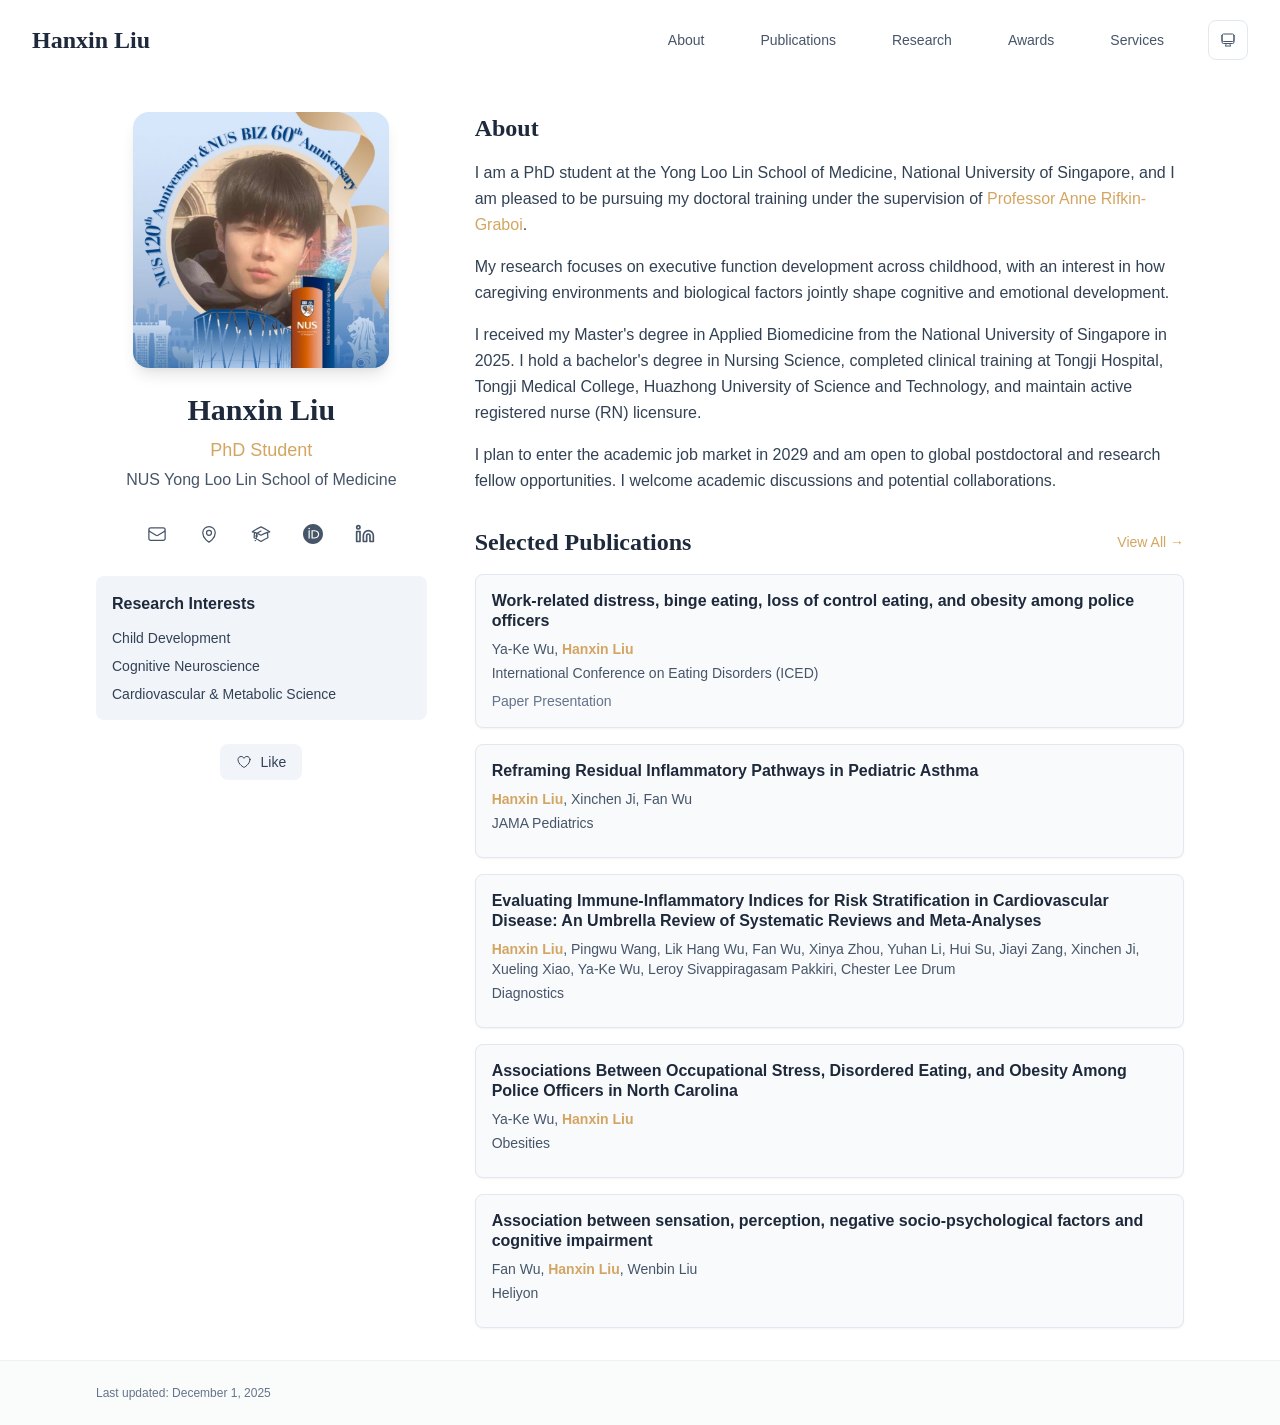
==== commit f4d09891: "Add files via upload" ====
--- a/index.html
+++ b/index.html
@@ -1,4 +1,4 @@
-<!DOCTYPE html><html lang="en" class="scroll-smooth"><head><meta charSet="utf-8"/><meta name="viewport" content="width=device-width, initial-scale=1"/><link rel="preload" as="image" href="/bio.jpg"/><link rel="stylesheet" href="/_next/static/css/afec4a8fc0ff0599.css" data-precedence="next"/><link rel="preload" as="script" fetchPriority="low" href="/_next/static/chunks/webpack-dcf9f18cf6e4eb9d.js"/><script src="/_next/static/chunks/4bd1b696-70b6d399998de86a.js" async=""></script><script src="/_next/static/chunks/684-50096e198fb40285.js" async=""></script><script src="/_next/static/chunks/main-app-236dd68e7b3fca67.js" async=""></script><script src="/_next/static/chunks/161-2061caadb2018b27.js" async=""></script><script src="/_next/static/chunks/874-196dbf0660d69360.js" async=""></script><script src="/_next/static/chunks/538-db6f5e0ae9ac4156.js" async=""></script><script src="/_next/static/chunks/app/layout-5b5dcf78693ae5fb.js" async=""></script><script src="/_next/static/chunks/60-0a8f10a34031fb6a.js" async=""></script><script src="/_next/static/chunks/748-96442bb6bce4538d.js" async=""></script><script src="/_next/static/chunks/app/page-494dc636f7921581.js" async=""></script><link rel="icon" href="/favicon.svg" type="image/svg+xml"/><link rel="dns-prefetch" href="https://google-fonts.jialeliu.com"/><link rel="preconnect" href="https://google-fonts.jialeliu.com" crossorigin=""/><link rel="preload" as="style" href="https://google-fonts.jialeliu.com/css2?family=Inter:wght@300;400;500;600;700&amp;family=Crimson+Text:ital,wght@0,400;0,600;1,400&amp;display=swap"/><link rel="stylesheet" id="gfonts-css" href="https://google-fonts.jialeliu.com/css2?family=Inter:wght@300;400;500;600;700&amp;family=Crimson+Text:ital,wght@0,400;0,600;1,400&amp;display=swap" media="print"/><script>
+<!DOCTYPE html><html lang="en" class="scroll-smooth"><head><meta charSet="utf-8"/><meta name="viewport" content="width=device-width, initial-scale=1"/><link rel="preload" as="image" href="/bio.jpg"/><link rel="stylesheet" href="/_next/static/css/5370e6e91b9822fc.css" data-precedence="next"/><link rel="preload" as="script" fetchPriority="low" href="/_next/static/chunks/webpack-dcf9f18cf6e4eb9d.js"/><script src="/_next/static/chunks/4bd1b696-70b6d399998de86a.js" async=""></script><script src="/_next/static/chunks/684-50096e198fb40285.js" async=""></script><script src="/_next/static/chunks/main-app-236dd68e7b3fca67.js" async=""></script><script src="/_next/static/chunks/161-2061caadb2018b27.js" async=""></script><script src="/_next/static/chunks/874-196dbf0660d69360.js" async=""></script><script src="/_next/static/chunks/538-db6f5e0ae9ac4156.js" async=""></script><script src="/_next/static/chunks/app/layout-5b5dcf78693ae5fb.js" async=""></script><script src="/_next/static/chunks/60-0a8f10a34031fb6a.js" async=""></script><script src="/_next/static/chunks/748-a362c6ab99380f5b.js" async=""></script><script src="/_next/static/chunks/app/page-494dc636f7921581.js" async=""></script><link rel="icon" href="/favicon.svg" type="image/svg+xml"/><link rel="dns-prefetch" href="https://google-fonts.jialeliu.com"/><link rel="preconnect" href="https://google-fonts.jialeliu.com" crossorigin=""/><link rel="preload" as="style" href="https://google-fonts.jialeliu.com/css2?family=Inter:wght@300;400;500;600;700&amp;family=Crimson+Text:ital,wght@0,400;0,600;1,400&amp;display=swap"/><link rel="stylesheet" id="gfonts-css" href="https://google-fonts.jialeliu.com/css2?family=Inter:wght@300;400;500;600;700&amp;family=Crimson+Text:ital,wght@0,400;0,600;1,400&amp;display=swap" media="print"/><script>
               (function(){
                 var l = document.getElementById('gfonts-css');
                 if (!l) return;
@@ -23,5 +23,5 @@
               }
             </script><title>Hanxin Liu</title><meta name="description" content="PhD student at NUS Yong Loo Lin School of Medicine."/><meta name="author" content="Hanxin Liu"/><meta name="keywords" content="Hanxin Liu,PhD,Research,NUS Yong Loo Lin School of Medicine"/><meta name="creator" content="Hanxin Liu"/><meta name="publisher" content="Hanxin Liu"/><meta property="og:title" content="Hanxin Liu"/><meta property="og:description" content="PhD student at NUS Yong Loo Lin School of Medicine."/><meta property="og:site_name" content="Hanxin Liu&#x27;s Academic Website"/><meta property="og:locale" content="en_US"/><meta property="og:type" content="website"/><meta name="twitter:card" content="summary"/><meta name="twitter:title" content="Hanxin Liu"/><meta name="twitter:description" content="PhD student at NUS Yong Loo Lin School of Medicine."/><link rel="icon" href="/favicon.svg"/><script>document.querySelectorAll('body link[rel="icon"], body link[rel="apple-touch-icon"]').forEach(el => document.head.appendChild(el))</script><script src="/_next/static/chunks/polyfills-42372ed130431b0a.js" noModule=""></script></head><body class="font-sans antialiased"><div style="visibility:hidden"><nav class="fixed top-0 left-0 right-0 z-50" data-headlessui-state=""><div class="transition-all duration-300 ease-out bg-transparent" style="transform:translateY(-100px)"><div class="max-w-7xl mx-auto px-4 sm:px-6 lg:px-8"><div class="flex justify-between items-center h-16 lg:h-20"><div class="flex-shrink-0" tabindex="0"><a class="text-xl lg:text-2xl font-serif font-semibold text-primary hover:text-accent transition-colors duration-200" href="/">Hanxin Liu</a></div><div class="hidden lg:block"><div class="ml-10 flex items-center space-x-8"><div class="flex items-baseline space-x-8"><a class="relative px-3 py-2 text-sm font-medium transition-all duration-200 rounded hover:bg-accent/10 hover:shadow-sm text-primary" href="/"><span class="relative z-10">About</span><div class="absolute inset-0 bg-accent/10 rounded-lg"></div></a><a class="relative px-3 py-2 text-sm font-medium transition-all duration-200 rounded hover:bg-accent/10 hover:shadow-sm text-neutral-600 hover:text-primary" href="/publications/"><span class="relative z-10">Publications</span></a><a class="relative px-3 py-2 text-sm font-medium transition-all duration-200 rounded hover:bg-accent/10 hover:shadow-sm text-neutral-600 hover:text-primary" href="/research/"><span class="relative z-10">Research</span></a><a class="relative px-3 py-2 text-sm font-medium transition-all duration-200 rounded hover:bg-accent/10 hover:shadow-sm text-neutral-600 hover:text-primary" href="/awards/"><span class="relative z-10">Awards</span></a><a class="relative px-3 py-2 text-sm font-medium transition-all duration-200 rounded hover:bg-accent/10 hover:shadow-sm text-neutral-600 hover:text-primary" href="/services/"><span class="relative z-10">Services</span></a></div><div class="flex items-center justify-center w-10 h-10 rounded-lg border border-neutral-200 dark:border-[rgba(148,163,184,0.24)] bg-background dark:bg-neutral-800"><div class="w-4 h-4 rounded-full bg-neutral-300 animate-pulse"></div></div></div></div><div class="lg:hidden flex items-center space-x-2"><div class="flex items-center justify-center w-10 h-10 rounded-lg border border-neutral-200 dark:border-[rgba(148,163,184,0.24)] bg-background dark:bg-neutral-800"><div class="w-4 h-4 rounded-full bg-neutral-300 animate-pulse"></div></div><button class="inline-flex items-center justify-center p-2 rounded-md text-neutral-600 hover:text-primary hover:bg-neutral-100 dark:hover:bg-neutral-800 focus:outline-none focus:ring-2 focus:ring-inset focus:ring-accent transition-colors duration-200" id="headlessui-disclosure-button-«R5pdb»" type="button" aria-expanded="false" data-headlessui-state=""><span class="sr-only">Open main menu</span><div><svg xmlns="http://www.w3.org/2000/svg" fill="none" viewBox="0 0 24 24" stroke-width="1.5" stroke="currentColor" aria-hidden="true" data-slot="icon" class="block h-6 w-6"><path stroke-linecap="round" stroke-linejoin="round" d="M3.75 6.75h16.5M3.75 12h16.5m-16.5 5.25h16.5"></path></svg></div></button></div></div></div></div></nav><main class="min-h-screen pt-16 lg:pt-20"><div class="max-w-6xl mx-auto px-4 sm:px-6 lg:px-8 py-8 bg-background min-h-screen"><div class="grid grid-cols-1 lg:grid-cols-3 gap-12"><div class="lg:col-span-1"><div class="sticky top-8" style="opacity:0;transform:translateY(20px)"><div class="w-64 h-64 mx-auto mb-6 rounded-2xl overflow-hidden shadow-lg hover:shadow-xl transition-all duration-200 hover:scale-105"><img alt="Hanxin Liu" width="256" height="256" decoding="async" data-nimg="1" class="w-full h-full object-cover object-[32%_center]" style="color:transparent" src="/bio.jpg"/></div><div class="text-center mb-6"><h1 class="text-3xl font-serif font-bold text-primary mb-2">Hanxin Liu</h1><p class="text-lg text-accent font-medium mb-1">PhD Student</p><p class="text-neutral-600 mb-2">NUS Yong Loo Lin School of Medicine</p></div><div class="flex flex-wrap justify-center gap-3 sm:gap-4 mb-6 relative px-2"><div class="relative"><button class="p-2 sm:p-2 transition-colors duration-200 text-neutral-600 dark:text-neutral-400 hover:text-accent" aria-label="Email"><svg xmlns="http://www.w3.org/2000/svg" fill="none" viewBox="0 0 24 24" stroke-width="1.5" stroke="currentColor" aria-hidden="true" data-slot="icon" class="h-5 w-5"><path stroke-linecap="round" stroke-linejoin="round" d="M21.75 6.75v10.5a2.25 2.25 0 0 1-2.25 2.25h-15a2.25 2.25 0 0 1-2.25-2.25V6.75m19.5 0A2.25 2.25 0 0 0 19.5 4.5h-15a2.25 2.25 0 0 0-2.25 2.25m19.5 0v.243a2.25 2.25 0 0 1-1.07 1.916l-7.5 4.615a2.25 2.25 0 0 1-2.36 0L3.32 8.91a2.25 2.25 0 0 1-1.07-1.916V6.75"></path></svg></button></div><div class="relative"><button class="p-2 sm:p-2 transition-colors duration-200 text-neutral-600 dark:text-neutral-400 hover:text-accent" aria-label="Location"><svg xmlns="http://www.w3.org/2000/svg" fill="none" viewBox="0 0 24 24" stroke-width="1.5" stroke="currentColor" aria-hidden="true" data-slot="icon" class="h-5 w-5"><path stroke-linecap="round" stroke-linejoin="round" d="M15 10.5a3 3 0 1 1-6 0 3 3 0 0 1 6 0Z"></path><path stroke-linecap="round" stroke-linejoin="round" d="M19.5 10.5c0 7.142-7.5 11.25-7.5 11.25S4.5 17.642 4.5 10.5a7.5 7.5 0 1 1 15 0Z"></path></svg></button></div><a href="https://scholar.google.com/citations?user=C9t6Hq4AAAAJ&amp;hl=en&amp;sortby=pubdate" target="_blank" rel="noopener noreferrer" class="p-2 sm:p-2 text-neutral-600 dark:text-neutral-400 hover:text-accent transition-colors duration-200" aria-label="Google Scholar"><svg xmlns="http://www.w3.org/2000/svg" fill="none" viewBox="0 0 24 24" stroke-width="1.5" stroke="currentColor" aria-hidden="true" data-slot="icon" class="h-5 w-5"><path stroke-linecap="round" stroke-linejoin="round" d="M4.26 10.147a60.438 60.438 0 0 0-.491 6.347A48.62 48.62 0 0 1 12 20.904a48.62 48.62 0 0 1 8.232-4.41 60.46 60.46 0 0 0-.491-6.347m-15.482 0a50.636 50.636 0 0 0-2.658-.813A59.906 59.906 0 0 1 12 3.493a59.903 59.903 0 0 1 10.399 5.84c-.896.248-1.783.52-2.658.814m-15.482 0A50.717 50.717 0 0 1 12 13.489a50.702 50.702 0 0 1 7.74-3.342M6.75 15a.75.75 0 1 0 0-1.5.75.75 0 0 0 0 1.5Zm0 0v-3.675A55.378 55.378 0 0 1 12 8.443m-7.007 11.55A5.981 5.981 0 0 0 6.75 15.75v-1.5"></path></svg></a><a href="https://orcid.org/0009-0001-0729-7092" target="_blank" rel="noopener noreferrer" class="p-2 sm:p-2 text-neutral-600 dark:text-neutral-400 hover:text-accent transition-colors duration-200" aria-label="ORCID"><svg viewBox="0 0 24 24" fill="currentColor" class="h-5 w-5" xmlns="http://www.w3.org/2000/svg"><path d="M12 0C5.372 0 0 5.372 0 12s5.372 12 12 12 12-5.372 12-12S18.628 0 12 0zM7.369 4.378c.525 0 .947.431.947.947s-.422.947-.947.947a.95.95 0 0 1-.947-.947c0-.525.422-.947.947-.947zm-.722 3.038h1.444v10.041H6.647V7.416zm3.562 0h3.9c3.712 0 5.344 2.653 5.344 5.025 0 2.578-2.016 5.025-5.325 5.025h-3.919V7.416zm1.444 1.303v7.444h2.297c3.272 0 4.022-2.484 4.022-3.722 0-2.016-1.284-3.722-4.097-3.722h-2.222z"></path></svg></a><a href="https://www.linkedin.com/in/hanxinliu" target="_blank" rel="noopener noreferrer" class="p-2 sm:p-2 text-neutral-600 dark:text-neutral-400 hover:text-accent transition-colors duration-200" aria-label="LinkedIn"><svg xmlns="http://www.w3.org/2000/svg" width="24" height="24" viewBox="0 0 24 24" fill="none" stroke="currentColor" stroke-width="2" stroke-linecap="round" stroke-linejoin="round" class="lucide lucide-linkedin h-5 w-5" aria-hidden="true"><path d="M16 8a6 6 0 0 1 6 6v7h-4v-7a2 2 0 0 0-2-2 2 2 0 0 0-2 2v7h-4v-7a6 6 0 0 1 6-6z"></path><rect width="4" height="12" x="2" y="9"></rect><circle cx="4" cy="4" r="2"></circle></svg></a></div><div class="bg-neutral-100 dark:bg-neutral-800 rounded-lg p-4 mb-6 hover:shadow-lg transition-all duration-200 hover:scale-[1.02]"><h3 class="font-semibold text-primary mb-3">Research Interests</h3><div class="space-y-2 text-sm text-neutral-700 dark:text-neutral-500"><div>Child Development</div><div>Cognitive Neuroscience</div><div>Cardiovascular &amp; Metabolic Science</div></div></div><div class="flex justify-center"><div class="relative"><button class="flex items-center space-x-2 px-4 py-2 rounded-lg font-medium text-sm transition-all duration-200 bg-neutral-100 dark:bg-neutral-800 text-neutral-700 dark:text-neutral-500 hover:bg-red-50 dark:hover:bg-red-900/20 hover:text-red-600 dark:hover:text-red-400 cursor-pointer" tabindex="0"><svg xmlns="http://www.w3.org/2000/svg" fill="none" viewBox="0 0 24 24" stroke-width="1.5" stroke="currentColor" aria-hidden="true" data-slot="icon" class="h-4 w-4"><path stroke-linecap="round" stroke-linejoin="round" d="M21 8.25c0-2.485-2.099-4.5-4.688-4.5-1.935 0-3.597 1.126-4.312 2.733-.715-1.607-2.377-2.733-4.313-2.733C5.1 3.75 3 5.765 3 8.25c0 7.22 9 12 9 12s9-4.78 9-12Z"></path></svg><span>Like</span></button></div></div></div></div><div class="lg:col-span-2 space-y-8"><section id="about" class="scroll-mt-24 space-y-8"><section style="opacity:0;transform:translateY(20px)"><h2 class="text-2xl font-serif font-bold text-primary mb-4">About</h2><div class="text-neutral-700 dark:text-neutral-600 leading-relaxed"><p class="mb-4 last:mb-0">I am a PhD student at the Yong Loo Lin School of Medicine, National University of Singapore, and I am pleased to be pursuing my doctoral training under the supervision of <a href="https://discovery.nus.edu.sg/28532-anne-rifkingraboi" node="[object Object]" target="_blank" rel="noopener noreferrer" class="text-accent font-medium transition-all duration-200 rounded hover:bg-accent/10 hover:shadow-sm">Professor Anne Rifkin-Graboi</a>.</p>
 <p class="mb-4 last:mb-0">My research focuses on executive function development across childhood, with an interest in how caregiving environments and biological factors jointly shape cognitive and emotional development.</p>
-<p class="mb-4 last:mb-0">I received my Master&#x27;s degree in Applied Biomedicine from the National University of Singapore in 2024. Previously, I completed clinical training at Tongji Hospital, Tongji Medical College, Huazhong University of Science and Technology, and am a registered nurse.</p>
-<p class="mb-4 last:mb-0">I plan to enter the academic job market in 2029 and am open to global postdoctoral and research fellow opportunities. I welcome academic discussions and potential collaborations.</p></div></section><section style="opacity:0;transform:translateY(20px)"><div class="flex items-center justify-between mb-4"><h2 class="text-2xl font-serif font-bold text-primary">Selected Publications</h2><a class="text-accent hover:text-accent-dark text-sm font-medium transition-all duration-200 rounded hover:bg-accent/10 hover:shadow-sm" href="/publications/">View All →</a></div><div class="space-y-4"><div class="bg-neutral-50 dark:bg-neutral-800 p-4 rounded-lg shadow-sm border border-neutral-200 dark:border-[rgba(148,163,184,0.24)] hover:shadow-lg transition-all duration-200 hover:scale-[1.02]" style="opacity:0;transform:translateY(20px)"><h3 class="font-semibold text-primary mb-2 leading-tight">Work-related distress, binge eating, loss of control eating, and obesity among police officers</h3><p class="text-sm text-neutral-600 dark:text-neutral-500 mb-1"><span><span class=" ">Ya-Ke Wu</span>, </span><span><span class="font-semibold text-accent ">Hanxin Liu</span></span></p><p class="text-sm text-neutral-600 dark:text-neutral-500 mb-2">International Conference on Eating Disorders (ICED)</p><p class="text-sm text-neutral-500 dark:text-neutral-500 line-clamp-2">Paper Presentation</p></div><div class="bg-neutral-50 dark:bg-neutral-800 p-4 rounded-lg shadow-sm border border-neutral-200 dark:border-[rgba(148,163,184,0.24)] hover:shadow-lg transition-all duration-200 hover:scale-[1.02]" style="opacity:0;transform:translateY(20px)"><h3 class="font-semibold text-primary mb-2 leading-tight">Reframing Residual Inflammatory Pathways in Pediatric Asthma</h3><p class="text-sm text-neutral-600 dark:text-neutral-500 mb-1"><span><span class="font-semibold text-accent ">Hanxin Liu</span>, </span><span><span class=" ">Xinchen Ji</span>, </span><span><span class=" ">Fan Wu</span></span></p><p class="text-sm text-neutral-600 dark:text-neutral-500 mb-2">JAMA Pediatrics</p></div><div class="bg-neutral-50 dark:bg-neutral-800 p-4 rounded-lg shadow-sm border border-neutral-200 dark:border-[rgba(148,163,184,0.24)] hover:shadow-lg transition-all duration-200 hover:scale-[1.02]" style="opacity:0;transform:translateY(20px)"><h3 class="font-semibold text-primary mb-2 leading-tight">Evaluating Immune-Inflammatory Indices for Risk Stratification in Cardiovascular Disease: An Umbrella Review of Systematic Reviews and Meta-Analyses</h3><p class="text-sm text-neutral-600 dark:text-neutral-500 mb-1"><span><span class="font-semibold text-accent ">Hanxin Liu</span>, </span><span><span class=" ">Pingwu Wang</span>, </span><span><span class=" ">Lik Hang Wu</span>, </span><span><span class=" ">Fan Wu</span>, </span><span><span class=" ">Xinya Zhou</span>, </span><span><span class=" ">Yuhan Li</span>, </span><span><span class=" ">Hui Su</span>, </span><span><span class=" ">Jiayi Zang</span>, </span><span><span class=" ">Xinchen Ji</span>, </span><span><span class=" ">Xueling Xiao</span>, </span><span><span class=" ">Ya-Ke Wu</span>, </span><span><span class=" ">Leroy Sivappiragasam Pakkiri</span>, </span><span><span class=" ">Chester Lee Drum</span></span></p><p class="text-sm text-neutral-600 dark:text-neutral-500 mb-2">Diagnostics</p></div><div class="bg-neutral-50 dark:bg-neutral-800 p-4 rounded-lg shadow-sm border border-neutral-200 dark:border-[rgba(148,163,184,0.24)] hover:shadow-lg transition-all duration-200 hover:scale-[1.02]" style="opacity:0;transform:translateY(20px)"><h3 class="font-semibold text-primary mb-2 leading-tight">Associations Between Occupational Stress, Disordered Eating, and Obesity Among Police Officers in North Carolina</h3><p class="text-sm text-neutral-600 dark:text-neutral-500 mb-1"><span><span class=" ">Ya-Ke Wu</span>, </span><span><span class="font-semibold text-accent ">Hanxin Liu</span></span></p><p class="text-sm text-neutral-600 dark:text-neutral-500 mb-2">Obesities</p></div><div class="bg-neutral-50 dark:bg-neutral-800 p-4 rounded-lg shadow-sm border border-neutral-200 dark:border-[rgba(148,163,184,0.24)] hover:shadow-lg transition-all duration-200 hover:scale-[1.02]" style="opacity:0;transform:translateY(20px)"><h3 class="font-semibold text-primary mb-2 leading-tight">Association between sensation, perception, negative socio-psychological factors and cognitive impairment</h3><p class="text-sm text-neutral-600 dark:text-neutral-500 mb-1"><span><span class=" ">Fan Wu</span>, </span><span><span class="font-semibold text-accent ">Hanxin Liu</span>, </span><span><span class=" ">Wenbin Liu</span></span></p><p class="text-sm text-neutral-600 dark:text-neutral-500 mb-2">Heliyon</p></div></div></section></section></div></div></div><!--$--><!--/$--><!--$--><!--/$--></main><footer class="border-t border-neutral-200/50 bg-neutral-50/50 dark:bg-neutral-900/50 dark:border-neutral-700/50"><div class="max-w-6xl mx-auto px-4 sm:px-6 lg:px-8 py-6"><div class="flex flex-col sm:flex-row justify-between items-center gap-2"><p class="text-xs text-neutral-500">Last updated: <!-- -->December 1, 2025</p></div></div></footer></div><script src="/_next/static/chunks/webpack-dcf9f18cf6e4eb9d.js" async=""></script><script>(self.__next_f=self.__next_f||[]).push([0])</script><script>self.__next_f.push([1,"1:\"$Sreact.fragment\"\n2:I[3719,[\"161\",\"static/chunks/161-2061caadb2018b27.js\",\"874\",\"static/chunks/874-196dbf0660d69360.js\",\"538\",\"static/chunks/538-db6f5e0ae9ac4156.js\",\"177\",\"static/chunks/app/layout-5b5dcf78693ae5fb.js\"],\"ThemeProvider\"]\n3:I[768,[\"161\",\"static/chunks/161-2061caadb2018b27.js\",\"874\",\"static/chunks/874-196dbf0660d69360.js\",\"538\",\"static/chunks/538-db6f5e0ae9ac4156.js\",\"177\",\"static/chunks/app/layout-5b5dcf78693ae5fb.js\"],\"default\"]\n4:I[7555,[],\"\"]\n5:I[1295,[],\"\"]\n6:I[2548,[\"161\",\"static/chunks/161-2061caadb2018b27.js\",\"874\",\"static/chunks/874-196dbf0660d69360.js\",\"538\",\"static/chunks/538-db6f5e0ae9ac4156.js\",\"177\",\"static/chunks/app/layout-5b5dcf78693ae5fb.js\"],\"default\"]\n7:I[7437,[\"161\",\"static/chunks/161-2061caadb2018b27.js\",\"60\",\"static/chunks/60-0a8f10a34031fb6a.js\",\"874\",\"static/chunks/874-196dbf0660d69360.js\",\"748\",\"static/chunks/748-96442bb6bce4538d.js\",\"974\",\"static/chunks/app/page-494dc636f7921581.js\"],\"default\"]\n8:I[9507,[\"161\",\"static/chunks/161-2061caadb2018b27.js\",\"60\",\"static/chunks/60-0a8f10a34031fb6a.js\",\"874\",\"static/chunks/874-196dbf0660d69360.js\",\"748\",\"static/chunks/748-96442bb6bce4538d.js\",\"974\",\"static/chunks/app/page-494dc636f7921581.js\"],\"default\"]\n9:I[5218,[\"161\",\"static/chunks/161-2061caadb2018b27.js\",\"60\",\"static/chunks/60-0a8f10a34031fb6a.js\",\"874\",\"static/chunks/874-196dbf0660d69360.js\",\"748\",\"static/chunks/748-96442bb6bce4538d.js\",\"974\",\"static/chunks/app/page-494dc636f7921581.js\"],\"default\"]\na:I[9665,[],\"MetadataBoundary\"]\nc:I[9665,[],\"OutletBoundary\"]\nf:I[4911,[],\"AsyncMetadataOutlet\"]\n11:I[9665,[],\"ViewportBoundary\"]\n13:I[6614,[],\"\"]\n:HL[\"/_next/static/css/afec4a8fc0ff0599.css\",\"style\"]\n"])</script><script>self.__next_f.push([1,"0:{\"P\":null,\"b\":\"ezdDl7yVTImzJt_i3EmlR\",\"p\":\"\",\"c\":[\"\",\"\"],\"i\":false,\"f\":[[[\"\",{\"children\":[\"__PAGE__\",{}]},\"$undefined\",\"$undefined\",true],[\"\",[\"$\",\"$1\",\"c\",{\"children\":[[[\"$\",\"link\",\"0\",{\"rel\":\"stylesheet\",\"href\":\"/_next/static/css/afec4a8fc0ff0599.css\",\"precedence\":\"next\",\"crossOrigin\":\"$undefined\",\"nonce\":\"$undefined\"}]],[\"$\",\"html\",null,{\"lang\":\"en\",\"className\":\"scroll-smooth\",\"suppressHydrationWarning\":true,\"children\":[[\"$\",\"head\",null,{\"children\":[[\"$\",\"link\",null,{\"rel\":\"icon\",\"href\":\"/favicon.svg\",\"type\":\"image/svg+xml\"}],[\"$\",\"link\",null,{\"rel\":\"dns-prefetch\",\"href\":\"https://google-fonts.jialeliu.com\"}],[\"$\",\"link\",null,{\"rel\":\"preconnect\",\"href\":\"https://google-fonts.jialeliu.com\",\"crossOrigin\":\"\"}],[\"$\",\"link\",null,{\"rel\":\"preload\",\"as\":\"style\",\"href\":\"https://google-fonts.jialeliu.com/css2?family=Inter:wght@300;400;500;600;700\u0026family=Crimson+Text:ital,wght@0,400;0,600;1,400\u0026display=swap\"}],[\"$\",\"link\",null,{\"rel\":\"stylesheet\",\"id\":\"gfonts-css\",\"href\":\"https://google-fonts.jialeliu.com/css2?family=Inter:wght@300;400;500;600;700\u0026family=Crimson+Text:ital,wght@0,400;0,600;1,400\u0026display=swap\",\"media\":\"print\"}],[\"$\",\"script\",null,{\"dangerouslySetInnerHTML\":{\"__html\":\"\\n              (function(){\\n                var l = document.getElementById('gfonts-css');\\n                if (!l) return;\\n                if (l.media !== 'all') {\\n                  l.addEventListener('load', function(){ try { l.media = 'all'; } catch(e){} });\\n                }\\n              })();\\n            \"}}],[\"$\",\"noscript\",null,{\"children\":[\"$\",\"link\",null,{\"rel\":\"stylesheet\",\"href\":\"https://google-fonts.jialeliu.com/css2?family=Inter:wght@300;400;500;600;700\u0026family=Crimson+Text:ital,wght@0,400;0,600;1,400\u0026display=swap\"}]}],[\"$\",\"script\",null,{\"dangerouslySetInnerHTML\":{\"__html\":\"\\n              try {\\n                const theme = localStorage.getItem('theme-storage');\\n                const parsed = theme ? JSON.parse(theme) : null;\\n                const setting = parsed?.state?.theme || 'system';\\n                const prefersDark = typeof window !== 'undefined' \u0026\u0026 window.matchMedia \u0026\u0026 window.matchMedia('(prefers-color-scheme: dark)').matches;\\n                const effective = setting === 'dark' ? 'dark' : (setting === 'light' ? 'light' : (prefersDark ? 'dark' : 'light'));\\n                var root = document.documentElement;\\n                root.classList.add(effective);\\n                root.setAttribute('data-theme', effective);\\n              } catch (e) {\\n                var root = document.documentElement;\\n                root.classList.add('light');\\n                root.setAttribute('data-theme', 'light');\\n              }\\n            \"}}]]}],[\"$\",\"body\",null,{\"className\":\"font-sans antialiased\",\"children\":[\"$\",\"$L2\",null,{\"children\":[[\"$\",\"$L3\",null,{\"items\":[{\"title\":\"About\",\"type\":\"page\",\"target\":\"about\",\"href\":\"/\"},{\"title\":\"Publications\",\"type\":\"page\",\"target\":\"publications\",\"href\":\"/publications\"},{\"title\":\"Research\",\"type\":\"page\",\"target\":\"research\",\"href\":\"/research\"},{\"title\":\"Awards\",\"type\":\"page\",\"target\":\"awards\",\"href\":\"/awards\"},{\"title\":\"Services\",\"type\":\"page\",\"target\":\"services\",\"href\":\"/services\"}],\"siteTitle\":\"Hanxin Liu\",\"enableOnePageMode\":false}],[\"$\",\"main\",null,{\"className\":\"min-h-screen pt-16 lg:pt-20\",\"children\":[\"$\",\"$L4\",null,{\"parallelRouterKey\":\"children\",\"error\":\"$undefined\",\"errorStyles\":\"$undefined\",\"errorScripts\":\"$undefined\",\"template\":[\"$\",\"$L5\",null,{}],\"templateStyles\":\"$undefined\",\"templateScripts\":\"$undefined\",\"notFound\":[[[\"$\",\"title\",null,{\"children\":\"404: This page could not be found.\"}],[\"$\",\"div\",null,{\"style\":{\"fontFamily\":\"system-ui,\\\"Segoe UI\\\",Roboto,Helvetica,Arial,sans-serif,\\\"Apple Color Emoji\\\",\\\"Segoe UI Emoji\\\"\",\"height\":\"100vh\",\"textAlign\":\"center\",\"display\":\"flex\",\"flexDirection\":\"column\",\"alignItems\":\"center\",\"justifyContent\":\"center\"},\"children\":[\"$\",\"div\",null,{\"children\":[[\"$\",\"style\",null,{\"dangerouslySetInnerHTML\":{\"__html\":\"body{color:#000;background:#fff;margin:0}.next-error-h1{border-right:1px solid rgba(0,0,0,.3)}@media (prefers-color-scheme:dark){body{color:#fff;background:#000}.next-error-h1{border-right:1px solid rgba(255,255,255,.3)}}\"}}],[\"$\",\"h1\",null,{\"className\":\"next-error-h1\",\"style\":{\"display\":\"inline-block\",\"margin\":\"0 20px 0 0\",\"padding\":\"0 23px 0 0\",\"fontSize\":24,\"fontWeight\":500,\"verticalAlign\":\"top\",\"lineHeight\":\"49px\"},\"children\":404}],[\"$\",\"div\",null,{\"style\":{\"display\":\"inline-block\"},\"children\":[\"$\",\"h2\",null,{\"style\":{\"fontSize\":14,\"fontWeight\":400,\"lineHeight\":\"49px\",\"margin\":0},\"children\":\"This page could not be found.\"}]}]]}]}]],[]],\"forbidden\":\"$undefined\",\"unauthorized\":\"$undefined\"}]}],[\"$\",\"$L6\",null,{\"lastUpdated\":\"December 1, 2025\"}]]}]}]]}]]}],{\"children\":[\"__PAGE__\",[\"$\",\"$1\",\"c\",{\"children\":[[\"$\",\"div\",null,{\"className\":\"max-w-6xl mx-auto px-4 sm:px-6 lg:px-8 py-8 bg-background min-h-screen\",\"children\":[\"$\",\"div\",null,{\"className\":\"grid grid-cols-1 lg:grid-cols-3 gap-12\",\"children\":[[\"$\",\"div\",null,{\"className\":\"lg:col-span-1\",\"children\":[\"$\",\"$L7\",null,{\"author\":{\"name\":\"Hanxin Liu\",\"title\":\"PhD Student\",\"institution\":\"NUS Yong Loo Lin School of Medicine\",\"avatar\":\"/bio.jpg\"},\"social\":{\"email\":\"hanxin_liu@u.nus.edu\",\"location\":\"Singapore\",\"location_url\":\"https://maps.google.com/?q=Yong+Loo+Lin+School+of+Medicine+NUS\",\"location_details\":[\"NUHS Tower Block\",\"1E Kent Ridge Road, Level 11\",\"Singapore 119228\"],\"google_scholar\":\"https://scholar.google.com/citations?user=C9t6Hq4AAAAJ\u0026hl=en\u0026sortby=pubdate\",\"orcid\":\"https://orcid.org/0009-0001-0729-7092\",\"linkedin\":\"https://www.linkedin.com/in/hanxinliu\"},\"features\":{\"enable_likes\":true,\"enable_one_page_mode\":false},\"researchInterests\":[\"Child Development\",\"Cognitive Neuroscience\",\"Cardiovascular \u0026 Metabolic Science\"]}]}],[\"$\",\"div\",null,{\"className\":\"lg:col-span-2 space-y-8\",\"children\":[[\"$\",\"section\",\"about\",{\"id\":\"about\",\"className\":\"scroll-mt-24 space-y-8\",\"children\":[[[\"$\",\"$L8\",\"about\",{\"content\":\"I am a PhD student at the Yong Loo Lin School of Medicine, National University of Singapore, and I am pleased to be pursuing my doctoral training under the supervision of [Professor Anne Rifkin-Graboi](https://discovery.nus.edu.sg/28532-anne-rifkingraboi).\\n\\nMy research focuses on executive function development across childhood, with an interest in how caregiving environments and biological factors jointly shape cognitive and emotional development.\\n\\nI received my Master's degree in Applied Biomedicine from the National University of Singapore in 2024. Previously, I completed clinical training at Tongji Hospital, Tongji Medical College, Huazhong University of Science and Technology, and am a registered nurse.\\n\\nI plan to enter the academic job market in 2029 and am open to global postdoctoral and research fellow opportunities. I welcome academic discussions and potential collaborations.\",\"title\":\"About\"}],[\"$\",\"$L9\",\"featured_publications\",{\"publications\":[{\"id\":\"wu2026iced_police\",\"title\":\"Work-related distress, binge eating, loss of control eating, and obesity among police officers\",\"authors\":[{\"name\":\"Ya-Ke Wu\",\"isHighlighted\":false,\"isCorresponding\":false,\"isCoAuthor\":false},{\"name\":\"Hanxin Liu\",\"isHighlighted\":true,\"isCorresponding\":false,\"isCoAuthor\":false}],\"year\":2026,\"type\":\"conference\",\"status\":\"published\",\"tags\":[\"Conference\"],\"keywords\":\"$0:f:0:1:2:children:1:props:children:0:props:children:props:children:1:props:children:0:props:children:0:1:props:publications:0:tags\",\"researchArea\":\"machine-learning\",\"journal\":\"\",\"conference\":\"International Conference on Eating Disorders (ICED)\",\"abstract\":\"\",\"description\":\"Paper Presentation\",\"selected\":true,\"bibtex\":\"@inproceedings{wu2026iced_police,\\n  title = {Work-related distress, binge eating, loss of control eating, and obesity among police officers},\\n  author = {Wu, Ya-Ke and Liu, Hanxin},\\n  booktitle = {International Conference on Eating Disorders (ICED)},\\n  year = {2026},\\n  address = {The Hague, The Netherlands},\\n  note = {Paper Presentation}\\n}\"},{\"id\":\"liu2025reframing\",\"title\":\"Reframing Residual Inflammatory Pathways in Pediatric Asthma\",\"authors\":[{\"name\":\"Hanxin Liu\",\"isHighlighted\":true,\"isCorresponding\":false,\"isCoAuthor\":false},{\"name\":\"Xinchen Ji\",\"isHighlighted\":false,\"isCorresponding\":false,\"isCoAuthor\":false},{\"name\":\"Fan Wu\",\"isHighlighted\":false,\"isCorresponding\":false,\"isCoAuthor\":false}],\"year\":2025,\"type\":\"journal\",\"status\":\"published\",\"tags\":[\"JCR-Q1\"],\"keywords\":\"$0:f:0:1:2:children:1:props:children:0:props:children:props:children:1:props:children:0:props:children:0:1:props:publications:1:tags\",\"researchArea\":\"machine-learning\",\"journal\":\"JAMA Pediatrics\",\"conference\":\"\",\"doi\":\"10.1001/jamapediatrics.2025.4276\",\"abstract\":\"\",\"description\":\"\",\"selected\":true,\"bibtex\":\"@article{liu2025reframing,\\n  title = {Reframing Residual Inflammatory Pathways in Pediatric Asthma},\\n  author = {Liu, Hanxin and Ji, Xinchen and Wu, Fan},\\n  journal = {JAMA Pediatrics},\\n  year = {2025},\\n  doi = {10.1001/jamapediatrics.2025.4276}\\n}\"},{\"id\":\"liu2025evaluating\",\"title\":\"Evaluating Immune-Inflammatory Indices for Risk Stratification in Cardiovascular Disease: An Umbrella Review of Systematic Reviews and Meta-Analyses\",\"authors\":[{\"name\":\"Hanxin Liu\",\"isHighlighted\":true,\"isCorresponding\":false,\"isCoAuthor\":false},{\"name\":\"Pingwu Wang\",\"isHighlighted\":false,\"isCorresponding\":false,\"isCoAuthor\":false},{\"name\":\"Lik Hang Wu\",\"isHighlighted\":false,\"isCorresponding\":false,\"isCoAuthor\":false},{\"name\":\"Fan Wu\",\"isHighlighted\":false,\"isCorresponding\":false,\"isCoAuthor\":false},{\"name\":\"Xinya Zhou\",\"isHighlighted\":false,\"isCorresponding\":false,\"isCoAuthor\":false},{\"name\":\"Yuhan Li\",\"isHighlighted\":false,\"isCorresponding\":false,\"isCoAuthor\":false},{\"name\":\"Hui Su\",\"isHighlighted\":false,\"isCorresponding\":false,\"isCoAuthor\":false},{\"name\":\"Jiayi Zang\",\"isHighlighted\":false,\"isCorresponding\":false,\"isCoAuthor\":false},{\"name\":\"Xinchen Ji\",\"isHighlighted\":false,\"isCorresponding\":false,\"isCoAuthor\":false},{\"name\":\"Xueling Xiao\",\"isHighlighted\":false,\"isCorresponding\":false,\"isCoAuthor\":false},{\"name\":\"Ya-Ke Wu\",\"isHighlighted\":false,\"isCorresponding\":false,\"isCoAuthor\":false},{\"name\":\"Leroy Sivappiragasam Pakkiri\",\"isHighlighted\":false,\"isCorresponding\":false,\"isCoAuthor\":false},{\"name\":\"Chester Lee Drum\",\"isHighlighted\":false,\"isCorresponding\":false,\"isCoAuthor\":false}],\"year\":2025,\"type\":\"journal\",\"status\":\"published\",\"tags\":[\"JCR-Q1\"],\"keywords\":\"$0:f:0:1:2:children:1:props:children:0:props:children:props:children:1:props:children:0:props:children:0:1:props:publications:2:tags\",\"researchArea\":\"machine-learning\",\"journal\":\"Diagnostics\",\"conference\":\"\",\"volume\":\"15\",\"issue\":\"22\",\"pages\":\"2862\",\"doi\":\"10.3390/diagnostics15222862\",\"abstract\":\"\",\"description\":\"\",\"selected\":true,\"bibtex\":\"@article{liu2025evaluating,\\n  title = {Evaluating Immune-Inflammatory Indices for Risk Stratification in Cardiovascular Disease: An Umbrella Review of Systematic Reviews and Meta-Analyses},\\n  author = {Liu, Hanxin and Wang, Pingwu and Wu, Lik Hang and Wu, Fan and Zhou, Xinya and Li, Yuhan and Su, Hui and Zang, Jiayi and Ji, Xinchen and Xiao, Xueling and Wu, Ya-Ke and Pakkiri, Leroy Sivappiragasam and Drum, Chester Lee},\\n  journal = {Diagnostics},\\n  year = {2025},\\n  volume = {15},\\n  number = {22},\\n  pages = {2862},\\n  publisher = {Multidisciplinary Digital Publishing Institute},\\n  doi = {10.3390/diagnostics15222862}\\n}\"},{\"id\":\"wu2025associations\",\"title\":\"Associations Between Occupational Stress, Disordered Eating, and Obesity Among Police Officers in North Carolina\",\"authors\":[{\"name\":\"Ya-Ke Wu\",\"isHighlighted\":false,\"isCorresponding\":false,\"isCoAuthor\":false},{\"name\":\"Hanxin Liu\",\"isHighlighted\":true,\"isCorresponding\":false,\"isCoAuthor\":false}],\"year\":2025,\"type\":\"journal\",\"status\":\"published\",\"tags\":[],\"keywords\":\"$0:f:0:1:2:children:1:props:children:0:props:children:props:children:1:props:children:0:props:children:0:1:props:publications:3:tags\",\"researchArea\":\"machine-learning\",\"journal\":\"Obesities\",\"conference\":\"\",\"volume\":\"5\",\"issue\":\"3\",\"pages\":\"65\",\"doi\":\"10.3390/obesities5030065\",\"abstract\":\"\",\"description\":\"\",\"selected\":true,\"bibtex\":\"@article{wu2025associations,\\n  title = {Associations Between Occupational Stress, Disordered Eating, and Obesity Among Police Officers in North Carolina},\\n  author = {Wu, Ya-Ke and Liu, Hanxin},\\n  journal = {Obesities},\\n  year = {2025},\\n  volume = {5},\\n  number = {3},\\n  pages = {65},\\n  publisher = {Multidisciplinary Digital Publishing Institute},\\n  doi = {10.3390/obesities5030065}\\n}\"},{\"id\":\"wu2023association\",\"title\":\"Association between sensation, perception, negative socio-psychological factors and cognitive impairment\",\"authors\":[{\"name\":\"Fan Wu\",\"isHighlighted\":false,\"isCorresponding\":false,\"isCoAuthor\":false},{\"name\":\"Hanxin Liu\",\"isHighlighted\":true,\"isCorresponding\":false,\"isCoAuthor\":false},{\"name\":\"Wenbin Liu\",\"isHighlighted\":false,\"isCorresponding\":false,\"isCoAuthor\":false}],\"year\":2023,\"type\":\"journal\",\"status\":\"published\",\"tags\":[\"JCR-Q1\"],\"keywords\":\"$0:f:0:1:2:children:1:props:children:0:props:children:props:children:1:props:children:0:props:children:0:1:props:publications:4:tags\",\"researchArea\":\"machine-learning\",\"journal\":\"Heliyon\",\"conference\":\"\",\"volume\":\"9\",\"issue\":\"11\",\"doi\":\"10.1016/j.heliyon.2023.e22101\",\"abstract\":\"\",\"description\":\"\",\"selected\":true,\"bibtex\":\"@article{wu2023association,\\n  title = {Association between sensation, perception, negative socio-psychological factors and cognitive impairment},\\n  author = {Wu, Fan and Liu, Hanxin and Liu, Wenbin},\\n  journal = {Heliyon},\\n  year = {2023},\\n  volume = {9},\\n  number = {11},\\n  publisher = {Elsevier},\\n  doi = {10.1016/j.heliyon.2023.e22101}\\n}\"}],\"title\":\"Selected Publications\",\"enableOnePageMode\":false}]],false,false,false]}]]}]]}]}],[\"$\",\"$La\",null,{\"children\":\"$Lb\"}],null,[\"$\",\"$Lc\",null,{\"children\":[\"$Ld\",\"$Le\",[\"$\",\"$Lf\",null,{\"promise\":\"$@10\"}]]}]]}],{},null,false]},null,false],[\"$\",\"$1\",\"h\",{\"children\":[null,[\"$\",\"$1\",\"T9t-sr-32yhY0RCF2Usb_\",{\"children\":[[\"$\",\"$L11\",null,{\"children\":\"$L12\"}],null]}],null]}],false]],\"m\":\"$undefined\",\"G\":[\"$13\",\"$undefined\"],\"s\":false,\"S\":true}\n"])</script><script>self.__next_f.push([1,"14:\"$Sreact.suspense\"\n15:I[4911,[],\"AsyncMetadata\"]\nb:[\"$\",\"$14\",null,{\"fallback\":null,\"children\":[\"$\",\"$L15\",null,{\"promise\":\"$@16\"}]}]\n"])</script><script>self.__next_f.push([1,"e:null\n"])</script><script>self.__next_f.push([1,"12:[[\"$\",\"meta\",\"0\",{\"charSet\":\"utf-8\"}],[\"$\",\"meta\",\"1\",{\"name\":\"viewport\",\"content\":\"width=device-width, initial-scale=1\"}]]\nd:null\n"])</script><script>self.__next_f.push([1,"16:{\"metadata\":[[\"$\",\"title\",\"0\",{\"children\":\"Hanxin Liu\"}],[\"$\",\"meta\",\"1\",{\"name\":\"description\",\"content\":\"PhD student at NUS Yong Loo Lin School of Medicine.\"}],[\"$\",\"meta\",\"2\",{\"name\":\"author\",\"content\":\"Hanxin Liu\"}],[\"$\",\"meta\",\"3\",{\"name\":\"keywords\",\"content\":\"Hanxin Liu,PhD,Research,NUS Yong Loo Lin School of Medicine\"}],[\"$\",\"meta\",\"4\",{\"name\":\"creator\",\"content\":\"Hanxin Liu\"}],[\"$\",\"meta\",\"5\",{\"name\":\"publisher\",\"content\":\"Hanxin Liu\"}],[\"$\",\"meta\",\"6\",{\"property\":\"og:title\",\"content\":\"Hanxin Liu\"}],[\"$\",\"meta\",\"7\",{\"property\":\"og:description\",\"content\":\"PhD student at NUS Yong Loo Lin School of Medicine.\"}],[\"$\",\"meta\",\"8\",{\"property\":\"og:site_name\",\"content\":\"Hanxin Liu's Academic Website\"}],[\"$\",\"meta\",\"9\",{\"property\":\"og:locale\",\"content\":\"en_US\"}],[\"$\",\"meta\",\"10\",{\"property\":\"og:type\",\"content\":\"website\"}],[\"$\",\"meta\",\"11\",{\"name\":\"twitter:card\",\"content\":\"summary\"}],[\"$\",\"meta\",\"12\",{\"name\":\"twitter:title\",\"content\":\"Hanxin Liu\"}],[\"$\",\"meta\",\"13\",{\"name\":\"twitter:description\",\"content\":\"PhD student at NUS Yong Loo Lin School of Medicine.\"}],[\"$\",\"link\",\"14\",{\"rel\":\"icon\",\"href\":\"/favicon.svg\"}]],\"error\":null,\"digest\":\"$undefined\"}\n10:{\"metadata\":\"$16:metadata\",\"error\":null,\"digest\":\"$undefined\"}\n"])</script></body></html>+<p class="mb-4 last:mb-0">I received my Master&#x27;s degree in Applied Biomedicine from the National University of Singapore in 2025. I hold a bachelor&#x27;s degree in Nursing Science, completed clinical training at Tongji Hospital, Tongji Medical College, Huazhong University of Science and Technology, and maintain active registered nurse (RN) licensure.</p>
+<p class="mb-4 last:mb-0">I plan to enter the academic job market in 2029 and am open to global postdoctoral and research fellow opportunities. I welcome academic discussions and potential collaborations.</p></div></section><section style="opacity:0;transform:translateY(20px)"><div class="flex items-center justify-between mb-4"><h2 class="text-2xl font-serif font-bold text-primary">Selected Publications</h2><a class="text-accent hover:text-accent-dark text-sm font-medium transition-all duration-200 rounded hover:bg-accent/10 hover:shadow-sm" href="/publications/">View All →</a></div><div class="space-y-4"><div class="bg-neutral-50 dark:bg-neutral-800 p-4 rounded-lg shadow-sm border border-neutral-200 dark:border-[rgba(148,163,184,0.24)] hover:shadow-lg transition-all duration-200 hover:scale-[1.02]" style="opacity:0;transform:translateY(20px)"><h3 class="font-semibold text-primary mb-2 leading-tight">Work-related distress, binge eating, loss of control eating, and obesity among police officers</h3><p class="text-sm text-neutral-600 dark:text-neutral-500 mb-1"><span><span class=" ">Ya-Ke Wu</span>, </span><span><span class="font-semibold text-accent ">Hanxin Liu</span></span></p><p class="text-sm text-neutral-600 dark:text-neutral-500 mb-2">International Conference on Eating Disorders (ICED)</p><p class="text-sm text-neutral-500 dark:text-neutral-500 line-clamp-2">Paper Presentation</p></div><div class="bg-neutral-50 dark:bg-neutral-800 p-4 rounded-lg shadow-sm border border-neutral-200 dark:border-[rgba(148,163,184,0.24)] hover:shadow-lg transition-all duration-200 hover:scale-[1.02]" style="opacity:0;transform:translateY(20px)"><h3 class="font-semibold text-primary mb-2 leading-tight">Reframing Residual Inflammatory Pathways in Pediatric Asthma</h3><p class="text-sm text-neutral-600 dark:text-neutral-500 mb-1"><span><span class="font-semibold text-accent ">Hanxin Liu</span>, </span><span><span class=" ">Xinchen Ji</span>, </span><span><span class=" ">Fan Wu</span></span></p><p class="text-sm text-neutral-600 dark:text-neutral-500 mb-2">JAMA Pediatrics</p></div><div class="bg-neutral-50 dark:bg-neutral-800 p-4 rounded-lg shadow-sm border border-neutral-200 dark:border-[rgba(148,163,184,0.24)] hover:shadow-lg transition-all duration-200 hover:scale-[1.02]" style="opacity:0;transform:translateY(20px)"><h3 class="font-semibold text-primary mb-2 leading-tight">Evaluating Immune-Inflammatory Indices for Risk Stratification in Cardiovascular Disease: An Umbrella Review of Systematic Reviews and Meta-Analyses</h3><p class="text-sm text-neutral-600 dark:text-neutral-500 mb-1"><span><span class="font-semibold text-accent ">Hanxin Liu</span>, </span><span><span class=" ">Pingwu Wang</span>, </span><span><span class=" ">Lik Hang Wu</span>, </span><span><span class=" ">Fan Wu</span>, </span><span><span class=" ">Xinya Zhou</span>, </span><span><span class=" ">Yuhan Li</span>, </span><span><span class=" ">Hui Su</span>, </span><span><span class=" ">Jiayi Zang</span>, </span><span><span class=" ">Xinchen Ji</span>, </span><span><span class=" ">Xueling Xiao</span>, </span><span><span class=" ">Ya-Ke Wu</span>, </span><span><span class=" ">Leroy Sivappiragasam Pakkiri</span>, </span><span><span class=" ">Chester Lee Drum</span></span></p><p class="text-sm text-neutral-600 dark:text-neutral-500 mb-2">Diagnostics</p></div><div class="bg-neutral-50 dark:bg-neutral-800 p-4 rounded-lg shadow-sm border border-neutral-200 dark:border-[rgba(148,163,184,0.24)] hover:shadow-lg transition-all duration-200 hover:scale-[1.02]" style="opacity:0;transform:translateY(20px)"><h3 class="font-semibold text-primary mb-2 leading-tight">Associations Between Occupational Stress, Disordered Eating, and Obesity Among Police Officers in North Carolina</h3><p class="text-sm text-neutral-600 dark:text-neutral-500 mb-1"><span><span class=" ">Ya-Ke Wu</span>, </span><span><span class="font-semibold text-accent ">Hanxin Liu</span></span></p><p class="text-sm text-neutral-600 dark:text-neutral-500 mb-2">Obesities</p></div><div class="bg-neutral-50 dark:bg-neutral-800 p-4 rounded-lg shadow-sm border border-neutral-200 dark:border-[rgba(148,163,184,0.24)] hover:shadow-lg transition-all duration-200 hover:scale-[1.02]" style="opacity:0;transform:translateY(20px)"><h3 class="font-semibold text-primary mb-2 leading-tight">Association between sensation, perception, negative socio-psychological factors and cognitive impairment</h3><p class="text-sm text-neutral-600 dark:text-neutral-500 mb-1"><span><span class=" ">Fan Wu</span>, </span><span><span class="font-semibold text-accent ">Hanxin Liu</span>, </span><span><span class=" ">Wenbin Liu</span></span></p><p class="text-sm text-neutral-600 dark:text-neutral-500 mb-2">Heliyon</p></div></div></section></section></div></div></div><!--$--><!--/$--><!--$--><!--/$--></main><footer class="border-t border-neutral-200/50 bg-neutral-50/50 dark:bg-neutral-900/50 dark:border-neutral-700/50"><div class="max-w-6xl mx-auto px-4 sm:px-6 lg:px-8 py-6"><div class="flex flex-col sm:flex-row justify-between items-center gap-2"><p class="text-xs text-neutral-500">Last updated: <!-- -->December 1, 2025</p></div></div></footer></div><script src="/_next/static/chunks/webpack-dcf9f18cf6e4eb9d.js" async=""></script><script>(self.__next_f=self.__next_f||[]).push([0])</script><script>self.__next_f.push([1,"1:\"$Sreact.fragment\"\n2:I[3719,[\"161\",\"static/chunks/161-2061caadb2018b27.js\",\"874\",\"static/chunks/874-196dbf0660d69360.js\",\"538\",\"static/chunks/538-db6f5e0ae9ac4156.js\",\"177\",\"static/chunks/app/layout-5b5dcf78693ae5fb.js\"],\"ThemeProvider\"]\n3:I[768,[\"161\",\"static/chunks/161-2061caadb2018b27.js\",\"874\",\"static/chunks/874-196dbf0660d69360.js\",\"538\",\"static/chunks/538-db6f5e0ae9ac4156.js\",\"177\",\"static/chunks/app/layout-5b5dcf78693ae5fb.js\"],\"default\"]\n4:I[7555,[],\"\"]\n5:I[1295,[],\"\"]\n6:I[2548,[\"161\",\"static/chunks/161-2061caadb2018b27.js\",\"874\",\"static/chunks/874-196dbf0660d69360.js\",\"538\",\"static/chunks/538-db6f5e0ae9ac4156.js\",\"177\",\"static/chunks/app/layout-5b5dcf78693ae5fb.js\"],\"default\"]\n7:I[7437,[\"161\",\"static/chunks/161-2061caadb2018b27.js\",\"60\",\"static/chunks/60-0a8f10a34031fb6a.js\",\"874\",\"static/chunks/874-196dbf0660d69360.js\",\"748\",\"static/chunks/748-a362c6ab99380f5b.js\",\"974\",\"static/chunks/app/page-494dc636f7921581.js\"],\"default\"]\n8:I[9507,[\"161\",\"static/chunks/161-2061caadb2018b27.js\",\"60\",\"static/chunks/60-0a8f10a34031fb6a.js\",\"874\",\"static/chunks/874-196dbf0660d69360.js\",\"748\",\"static/chunks/748-a362c6ab99380f5b.js\",\"974\",\"static/chunks/app/page-494dc636f7921581.js\"],\"default\"]\n9:I[5218,[\"161\",\"static/chunks/161-2061caadb2018b27.js\",\"60\",\"static/chunks/60-0a8f10a34031fb6a.js\",\"874\",\"static/chunks/874-196dbf0660d69360.js\",\"748\",\"static/chunks/748-a362c6ab99380f5b.js\",\"974\",\"static/chunks/app/page-494dc636f7921581.js\"],\"default\"]\na:I[9665,[],\"MetadataBoundary\"]\nc:I[9665,[],\"OutletBoundary\"]\nf:I[4911,[],\"AsyncMetadataOutlet\"]\n11:I[9665,[],\"ViewportBoundary\"]\n13:I[6614,[],\"\"]\n:HL[\"/_next/static/css/5370e6e91b9822fc.css\",\"style\"]\n"])</script><script>self.__next_f.push([1,"0:{\"P\":null,\"b\":\"DOb4frtCBqiMXCj7LXbiQ\",\"p\":\"\",\"c\":[\"\",\"\"],\"i\":false,\"f\":[[[\"\",{\"children\":[\"__PAGE__\",{}]},\"$undefined\",\"$undefined\",true],[\"\",[\"$\",\"$1\",\"c\",{\"children\":[[[\"$\",\"link\",\"0\",{\"rel\":\"stylesheet\",\"href\":\"/_next/static/css/5370e6e91b9822fc.css\",\"precedence\":\"next\",\"crossOrigin\":\"$undefined\",\"nonce\":\"$undefined\"}]],[\"$\",\"html\",null,{\"lang\":\"en\",\"className\":\"scroll-smooth\",\"suppressHydrationWarning\":true,\"children\":[[\"$\",\"head\",null,{\"children\":[[\"$\",\"link\",null,{\"rel\":\"icon\",\"href\":\"/favicon.svg\",\"type\":\"image/svg+xml\"}],[\"$\",\"link\",null,{\"rel\":\"dns-prefetch\",\"href\":\"https://google-fonts.jialeliu.com\"}],[\"$\",\"link\",null,{\"rel\":\"preconnect\",\"href\":\"https://google-fonts.jialeliu.com\",\"crossOrigin\":\"\"}],[\"$\",\"link\",null,{\"rel\":\"preload\",\"as\":\"style\",\"href\":\"https://google-fonts.jialeliu.com/css2?family=Inter:wght@300;400;500;600;700\u0026family=Crimson+Text:ital,wght@0,400;0,600;1,400\u0026display=swap\"}],[\"$\",\"link\",null,{\"rel\":\"stylesheet\",\"id\":\"gfonts-css\",\"href\":\"https://google-fonts.jialeliu.com/css2?family=Inter:wght@300;400;500;600;700\u0026family=Crimson+Text:ital,wght@0,400;0,600;1,400\u0026display=swap\",\"media\":\"print\"}],[\"$\",\"script\",null,{\"dangerouslySetInnerHTML\":{\"__html\":\"\\n              (function(){\\n                var l = document.getElementById('gfonts-css');\\n                if (!l) return;\\n                if (l.media !== 'all') {\\n                  l.addEventListener('load', function(){ try { l.media = 'all'; } catch(e){} });\\n                }\\n              })();\\n            \"}}],[\"$\",\"noscript\",null,{\"children\":[\"$\",\"link\",null,{\"rel\":\"stylesheet\",\"href\":\"https://google-fonts.jialeliu.com/css2?family=Inter:wght@300;400;500;600;700\u0026family=Crimson+Text:ital,wght@0,400;0,600;1,400\u0026display=swap\"}]}],[\"$\",\"script\",null,{\"dangerouslySetInnerHTML\":{\"__html\":\"\\n              try {\\n                const theme = localStorage.getItem('theme-storage');\\n                const parsed = theme ? JSON.parse(theme) : null;\\n                const setting = parsed?.state?.theme || 'system';\\n                const prefersDark = typeof window !== 'undefined' \u0026\u0026 window.matchMedia \u0026\u0026 window.matchMedia('(prefers-color-scheme: dark)').matches;\\n                const effective = setting === 'dark' ? 'dark' : (setting === 'light' ? 'light' : (prefersDark ? 'dark' : 'light'));\\n                var root = document.documentElement;\\n                root.classList.add(effective);\\n                root.setAttribute('data-theme', effective);\\n              } catch (e) {\\n                var root = document.documentElement;\\n                root.classList.add('light');\\n                root.setAttribute('data-theme', 'light');\\n              }\\n            \"}}]]}],[\"$\",\"body\",null,{\"className\":\"font-sans antialiased\",\"children\":[\"$\",\"$L2\",null,{\"children\":[[\"$\",\"$L3\",null,{\"items\":[{\"title\":\"About\",\"type\":\"page\",\"target\":\"about\",\"href\":\"/\"},{\"title\":\"Publications\",\"type\":\"page\",\"target\":\"publications\",\"href\":\"/publications\"},{\"title\":\"Research\",\"type\":\"page\",\"target\":\"research\",\"href\":\"/research\"},{\"title\":\"Awards\",\"type\":\"page\",\"target\":\"awards\",\"href\":\"/awards\"},{\"title\":\"Services\",\"type\":\"page\",\"target\":\"services\",\"href\":\"/services\"}],\"siteTitle\":\"Hanxin Liu\",\"enableOnePageMode\":false}],[\"$\",\"main\",null,{\"className\":\"min-h-screen pt-16 lg:pt-20\",\"children\":[\"$\",\"$L4\",null,{\"parallelRouterKey\":\"children\",\"error\":\"$undefined\",\"errorStyles\":\"$undefined\",\"errorScripts\":\"$undefined\",\"template\":[\"$\",\"$L5\",null,{}],\"templateStyles\":\"$undefined\",\"templateScripts\":\"$undefined\",\"notFound\":[[[\"$\",\"title\",null,{\"children\":\"404: This page could not be found.\"}],[\"$\",\"div\",null,{\"style\":{\"fontFamily\":\"system-ui,\\\"Segoe UI\\\",Roboto,Helvetica,Arial,sans-serif,\\\"Apple Color Emoji\\\",\\\"Segoe UI Emoji\\\"\",\"height\":\"100vh\",\"textAlign\":\"center\",\"display\":\"flex\",\"flexDirection\":\"column\",\"alignItems\":\"center\",\"justifyContent\":\"center\"},\"children\":[\"$\",\"div\",null,{\"children\":[[\"$\",\"style\",null,{\"dangerouslySetInnerHTML\":{\"__html\":\"body{color:#000;background:#fff;margin:0}.next-error-h1{border-right:1px solid rgba(0,0,0,.3)}@media (prefers-color-scheme:dark){body{color:#fff;background:#000}.next-error-h1{border-right:1px solid rgba(255,255,255,.3)}}\"}}],[\"$\",\"h1\",null,{\"className\":\"next-error-h1\",\"style\":{\"display\":\"inline-block\",\"margin\":\"0 20px 0 0\",\"padding\":\"0 23px 0 0\",\"fontSize\":24,\"fontWeight\":500,\"verticalAlign\":\"top\",\"lineHeight\":\"49px\"},\"children\":404}],[\"$\",\"div\",null,{\"style\":{\"display\":\"inline-block\"},\"children\":[\"$\",\"h2\",null,{\"style\":{\"fontSize\":14,\"fontWeight\":400,\"lineHeight\":\"49px\",\"margin\":0},\"children\":\"This page could not be found.\"}]}]]}]}]],[]],\"forbidden\":\"$undefined\",\"unauthorized\":\"$undefined\"}]}],[\"$\",\"$L6\",null,{\"lastUpdated\":\"December 1, 2025\"}]]}]}]]}]]}],{\"children\":[\"__PAGE__\",[\"$\",\"$1\",\"c\",{\"children\":[[\"$\",\"div\",null,{\"className\":\"max-w-6xl mx-auto px-4 sm:px-6 lg:px-8 py-8 bg-background min-h-screen\",\"children\":[\"$\",\"div\",null,{\"className\":\"grid grid-cols-1 lg:grid-cols-3 gap-12\",\"children\":[[\"$\",\"div\",null,{\"className\":\"lg:col-span-1\",\"children\":[\"$\",\"$L7\",null,{\"author\":{\"name\":\"Hanxin Liu\",\"title\":\"PhD Student\",\"institution\":\"NUS Yong Loo Lin School of Medicine\",\"avatar\":\"/bio.jpg\"},\"social\":{\"email\":\"hanxin_liu@u.nus.edu\",\"location\":\"Singapore\",\"location_url\":\"https://maps.google.com/?q=Yong+Loo+Lin+School+of+Medicine+NUS\",\"location_details\":[\"NUHS Tower Block\",\"1E Kent Ridge Road, Level 11\",\"Singapore 119228\"],\"google_scholar\":\"https://scholar.google.com/citations?user=C9t6Hq4AAAAJ\u0026hl=en\u0026sortby=pubdate\",\"orcid\":\"https://orcid.org/0009-0001-0729-7092\",\"linkedin\":\"https://www.linkedin.com/in/hanxinliu\"},\"features\":{\"enable_likes\":true,\"enable_one_page_mode\":false},\"researchInterests\":[\"Child Development\",\"Cognitive Neuroscience\",\"Cardiovascular \u0026 Metabolic Science\"]}]}],[\"$\",\"div\",null,{\"className\":\"lg:col-span-2 space-y-8\",\"children\":[[\"$\",\"section\",\"about\",{\"id\":\"about\",\"className\":\"scroll-mt-24 space-y-8\",\"children\":[[[\"$\",\"$L8\",\"about\",{\"content\":\"I am a PhD student at the Yong Loo Lin School of Medicine, National University of Singapore, and I am pleased to be pursuing my doctoral training under the supervision of [Professor Anne Rifkin-Graboi](https://discovery.nus.edu.sg/28532-anne-rifkingraboi).\\n\\nMy research focuses on executive function development across childhood, with an interest in how caregiving environments and biological factors jointly shape cognitive and emotional development.\\n\\nI received my Master's degree in Applied Biomedicine from the National University of Singapore in 2025. I hold a bachelor's degree in Nursing Science, completed clinical training at Tongji Hospital, Tongji Medical College, Huazhong University of Science and Technology, and maintain active registered nurse (RN) licensure.\\n\\nI plan to enter the academic job market in 2029 and am open to global postdoctoral and research fellow opportunities. I welcome academic discussions and potential collaborations.\",\"title\":\"About\"}],[\"$\",\"$L9\",\"featured_publications\",{\"publications\":[{\"id\":\"wu2026iced_police\",\"title\":\"Work-related distress, binge eating, loss of control eating, and obesity among police officers\",\"authors\":[{\"name\":\"Ya-Ke Wu\",\"isHighlighted\":false,\"isCorresponding\":false,\"isCoAuthor\":false},{\"name\":\"Hanxin Liu\",\"isHighlighted\":true,\"isCorresponding\":false,\"isCoAuthor\":false}],\"year\":2026,\"type\":\"conference\",\"status\":\"published\",\"tags\":[\"Conference\"],\"keywords\":\"$0:f:0:1:2:children:1:props:children:0:props:children:props:children:1:props:children:0:props:children:0:1:props:publications:0:tags\",\"researchArea\":\"machine-learning\",\"journal\":\"\",\"conference\":\"International Conference on Eating Disorders (ICED)\",\"abstract\":\"\",\"description\":\"Paper Presentation\",\"selected\":true,\"bibtex\":\"@inproceedings{wu2026iced_police,\\n  title = {Work-related distress, binge eating, loss of control eating, and obesity among police officers},\\n  author = {Wu, Ya-Ke and Liu, Hanxin},\\n  booktitle = {International Conference on Eating Disorders (ICED)},\\n  year = {2026},\\n  address = {The Hague, The Netherlands},\\n  note = {Paper Presentation}\\n}\"},{\"id\":\"liu2025reframing\",\"title\":\"Reframing Residual Inflammatory Pathways in Pediatric Asthma\",\"authors\":[{\"name\":\"Hanxin Liu\",\"isHighlighted\":true,\"isCorresponding\":false,\"isCoAuthor\":false},{\"name\":\"Xinchen Ji\",\"isHighlighted\":false,\"isCorresponding\":false,\"isCoAuthor\":false},{\"name\":\"Fan Wu\",\"isHighlighted\":false,\"isCorresponding\":false,\"isCoAuthor\":false}],\"year\":2025,\"type\":\"journal\",\"status\":\"published\",\"tags\":[\"JCR-Q1\"],\"keywords\":\"$0:f:0:1:2:children:1:props:children:0:props:children:props:children:1:props:children:0:props:children:0:1:props:publications:1:tags\",\"researchArea\":\"machine-learning\",\"journal\":\"JAMA Pediatrics\",\"conference\":\"\",\"doi\":\"10.1001/jamapediatrics.2025.4276\",\"abstract\":\"\",\"description\":\"\",\"selected\":true,\"bibtex\":\"@article{liu2025reframing,\\n  title = {Reframing Residual Inflammatory Pathways in Pediatric Asthma},\\n  author = {Liu, Hanxin and Ji, Xinchen and Wu, Fan},\\n  journal = {JAMA Pediatrics},\\n  year = {2025},\\n  doi = {10.1001/jamapediatrics.2025.4276}\\n}\"},{\"id\":\"liu2025evaluating\",\"title\":\"Evaluating Immune-Inflammatory Indices for Risk Stratification in Cardiovascular Disease: An Umbrella Review of Systematic Reviews and Meta-Analyses\",\"authors\":[{\"name\":\"Hanxin Liu\",\"isHighlighted\":true,\"isCorresponding\":false,\"isCoAuthor\":false},{\"name\":\"Pingwu Wang\",\"isHighlighted\":false,\"isCorresponding\":false,\"isCoAuthor\":false},{\"name\":\"Lik Hang Wu\",\"isHighlighted\":false,\"isCorresponding\":false,\"isCoAuthor\":false},{\"name\":\"Fan Wu\",\"isHighlighted\":false,\"isCorresponding\":false,\"isCoAuthor\":false},{\"name\":\"Xinya Zhou\",\"isHighlighted\":false,\"isCorresponding\":false,\"isCoAuthor\":false},{\"name\":\"Yuhan Li\",\"isHighlighted\":false,\"isCorresponding\":false,\"isCoAuthor\":false},{\"name\":\"Hui Su\",\"isHighlighted\":false,\"isCorresponding\":false,\"isCoAuthor\":false},{\"name\":\"Jiayi Zang\",\"isHighlighted\":false,\"isCorresponding\":false,\"isCoAuthor\":false},{\"name\":\"Xinchen Ji\",\"isHighlighted\":false,\"isCorresponding\":false,\"isCoAuthor\":false},{\"name\":\"Xueling Xiao\",\"isHighlighted\":false,\"isCorresponding\":false,\"isCoAuthor\":false},{\"name\":\"Ya-Ke Wu\",\"isHighlighted\":false,\"isCorresponding\":false,\"isCoAuthor\":false},{\"name\":\"Leroy Sivappiragasam Pakkiri\",\"isHighlighted\":false,\"isCorresponding\":false,\"isCoAuthor\":false},{\"name\":\"Chester Lee Drum\",\"isHighlighted\":false,\"isCorresponding\":false,\"isCoAuthor\":false}],\"year\":2025,\"type\":\"journal\",\"status\":\"published\",\"tags\":[\"JCR-Q1\"],\"keywords\":\"$0:f:0:1:2:children:1:props:children:0:props:children:props:children:1:props:children:0:props:children:0:1:props:publications:2:tags\",\"researchArea\":\"machine-learning\",\"journal\":\"Diagnostics\",\"conference\":\"\",\"volume\":\"15\",\"issue\":\"22\",\"pages\":\"2862\",\"doi\":\"10.3390/diagnostics15222862\",\"abstract\":\"\",\"description\":\"\",\"selected\":true,\"bibtex\":\"@article{liu2025evaluating,\\n  title = {Evaluating Immune-Inflammatory Indices for Risk Stratification in Cardiovascular Disease: An Umbrella Review of Systematic Reviews and Meta-Analyses},\\n  author = {Liu, Hanxin and Wang, Pingwu and Wu, Lik Hang and Wu, Fan and Zhou, Xinya and Li, Yuhan and Su, Hui and Zang, Jiayi and Ji, Xinchen and Xiao, Xueling and Wu, Ya-Ke and Pakkiri, Leroy Sivappiragasam and Drum, Chester Lee},\\n  journal = {Diagnostics},\\n  year = {2025},\\n  volume = {15},\\n  number = {22},\\n  pages = {2862},\\n  publisher = {Multidisciplinary Digital Publishing Institute},\\n  doi = {10.3390/diagnostics15222862}\\n}\"},{\"id\":\"wu2025associations\",\"title\":\"Associations Between Occupational Stress, Disordered Eating, and Obesity Among Police Officers in North Carolina\",\"authors\":[{\"name\":\"Ya-Ke Wu\",\"isHighlighted\":false,\"isCorresponding\":false,\"isCoAuthor\":false},{\"name\":\"Hanxin Liu\",\"isHighlighted\":true,\"isCorresponding\":false,\"isCoAuthor\":false}],\"year\":2025,\"type\":\"journal\",\"status\":\"published\",\"tags\":[],\"keywords\":\"$0:f:0:1:2:children:1:props:children:0:props:children:props:children:1:props:children:0:props:children:0:1:props:publications:3:tags\",\"researchArea\":\"machine-learning\",\"journal\":\"Obesities\",\"conference\":\"\",\"volume\":\"5\",\"issue\":\"3\",\"pages\":\"65\",\"doi\":\"10.3390/obesities5030065\",\"abstract\":\"\",\"description\":\"\",\"selected\":true,\"bibtex\":\"@article{wu2025associations,\\n  title = {Associations Between Occupational Stress, Disordered Eating, and Obesity Among Police Officers in North Carolina},\\n  author = {Wu, Ya-Ke and Liu, Hanxin},\\n  journal = {Obesities},\\n  year = {2025},\\n  volume = {5},\\n  number = {3},\\n  pages = {65},\\n  publisher = {Multidisciplinary Digital Publishing Institute},\\n  doi = {10.3390/obesities5030065}\\n}\"},{\"id\":\"wu2023association\",\"title\":\"Association between sensation, perception, negative socio-psychological factors and cognitive impairment\",\"authors\":[{\"name\":\"Fan Wu\",\"isHighlighted\":false,\"isCorresponding\":false,\"isCoAuthor\":false},{\"name\":\"Hanxin Liu\",\"isHighlighted\":true,\"isCorresponding\":false,\"isCoAuthor\":false},{\"name\":\"Wenbin Liu\",\"isHighlighted\":false,\"isCorresponding\":false,\"isCoAuthor\":false}],\"year\":2023,\"type\":\"journal\",\"status\":\"published\",\"tags\":[\"JCR-Q1\"],\"keywords\":\"$0:f:0:1:2:children:1:props:children:0:props:children:props:children:1:props:children:0:props:children:0:1:props:publications:4:tags\",\"researchArea\":\"machine-learning\",\"journal\":\"Heliyon\",\"conference\":\"\",\"volume\":\"9\",\"issue\":\"11\",\"doi\":\"10.1016/j.heliyon.2023.e22101\",\"abstract\":\"\",\"description\":\"\",\"selected\":true,\"bibtex\":\"@article{wu2023association,\\n  title = {Association between sensation, perception, negative socio-psychological factors and cognitive impairment},\\n  author = {Wu, Fan and Liu, Hanxin and Liu, Wenbin},\\n  journal = {Heliyon},\\n  year = {2023},\\n  volume = {9},\\n  number = {11},\\n  publisher = {Elsevier},\\n  doi = {10.1016/j.heliyon.2023.e22101}\\n}\"}],\"title\":\"Selected Publications\",\"enableOnePageMode\":false}]],false,false,false]}]]}]]}]}],[\"$\",\"$La\",null,{\"children\":\"$Lb\"}],null,[\"$\",\"$Lc\",null,{\"children\":[\"$Ld\",\"$Le\",[\"$\",\"$Lf\",null,{\"promise\":\"$@10\"}]]}]]}],{},null,false]},null,false],[\"$\",\"$1\",\"h\",{\"children\":[null,[\"$\",\"$1\",\"NAJwT2WPpt9Gl0JvAbS2n\",{\"children\":[[\"$\",\"$L11\",null,{\"children\":\"$L12\"}],null]}],null]}],false]],\"m\":\"$undefined\",\"G\":[\"$13\",\"$undefined\"],\"s\":false,\"S\":true}\n"])</script><script>self.__next_f.push([1,"14:\"$Sreact.suspense\"\n15:I[4911,[],\"AsyncMetadata\"]\nb:[\"$\",\"$14\",null,{\"fallback\":null,\"children\":[\"$\",\"$L15\",null,{\"promise\":\"$@16\"}]}]\n"])</script><script>self.__next_f.push([1,"e:null\n"])</script><script>self.__next_f.push([1,"12:[[\"$\",\"meta\",\"0\",{\"charSet\":\"utf-8\"}],[\"$\",\"meta\",\"1\",{\"name\":\"viewport\",\"content\":\"width=device-width, initial-scale=1\"}]]\nd:null\n"])</script><script>self.__next_f.push([1,"16:{\"metadata\":[[\"$\",\"title\",\"0\",{\"children\":\"Hanxin Liu\"}],[\"$\",\"meta\",\"1\",{\"name\":\"description\",\"content\":\"PhD student at NUS Yong Loo Lin School of Medicine.\"}],[\"$\",\"meta\",\"2\",{\"name\":\"author\",\"content\":\"Hanxin Liu\"}],[\"$\",\"meta\",\"3\",{\"name\":\"keywords\",\"content\":\"Hanxin Liu,PhD,Research,NUS Yong Loo Lin School of Medicine\"}],[\"$\",\"meta\",\"4\",{\"name\":\"creator\",\"content\":\"Hanxin Liu\"}],[\"$\",\"meta\",\"5\",{\"name\":\"publisher\",\"content\":\"Hanxin Liu\"}],[\"$\",\"meta\",\"6\",{\"property\":\"og:title\",\"content\":\"Hanxin Liu\"}],[\"$\",\"meta\",\"7\",{\"property\":\"og:description\",\"content\":\"PhD student at NUS Yong Loo Lin School of Medicine.\"}],[\"$\",\"meta\",\"8\",{\"property\":\"og:site_name\",\"content\":\"Hanxin Liu's Academic Website\"}],[\"$\",\"meta\",\"9\",{\"property\":\"og:locale\",\"content\":\"en_US\"}],[\"$\",\"meta\",\"10\",{\"property\":\"og:type\",\"content\":\"website\"}],[\"$\",\"meta\",\"11\",{\"name\":\"twitter:card\",\"content\":\"summary\"}],[\"$\",\"meta\",\"12\",{\"name\":\"twitter:title\",\"content\":\"Hanxin Liu\"}],[\"$\",\"meta\",\"13\",{\"name\":\"twitter:description\",\"content\":\"PhD student at NUS Yong Loo Lin School of Medicine.\"}],[\"$\",\"link\",\"14\",{\"rel\":\"icon\",\"href\":\"/favicon.svg\"}]],\"error\":null,\"digest\":\"$undefined\"}\n10:{\"metadata\":\"$16:metadata\",\"error\":null,\"digest\":\"$undefined\"}\n"])</script></body></html>
--- a/_next/static/css/5370e6e91b9822fc.css
+++ b/_next/static/css/5370e6e91b9822fc.css
@@ -0,0 +1 @@
+/*! tailwindcss v4.1.18 | MIT License | https://tailwindcss.com */@layer properties{@supports (((-webkit-hyphens:none)) and (not (margin-trim:inline))) or ((-moz-orient:inline) and (not (color:rgb(from red r g b)))){*,::backdrop,:after,:before{--tw-translate-x:0;--tw-translate-y:0;--tw-translate-z:0;--tw-rotate-x:initial;--tw-rotate-y:initial;--tw-rotate-z:initial;--tw-skew-x:initial;--tw-skew-y:initial;--tw-space-y-reverse:0;--tw-space-x-reverse:0;--tw-border-style:solid;--tw-leading:initial;--tw-font-weight:initial;--tw-shadow:0 0 #0000;--tw-shadow-color:initial;--tw-shadow-alpha:100%;--tw-inset-shadow:0 0 #0000;--tw-inset-shadow-color:initial;--tw-inset-shadow-alpha:100%;--tw-ring-color:initial;--tw-ring-shadow:0 0 #0000;--tw-inset-ring-color:initial;--tw-inset-ring-shadow:0 0 #0000;--tw-ring-inset:initial;--tw-ring-offset-width:0px;--tw-ring-offset-color:#fff;--tw-ring-offset-shadow:0 0 #0000;--tw-blur:initial;--tw-brightness:initial;--tw-contrast:initial;--tw-grayscale:initial;--tw-hue-rotate:initial;--tw-invert:initial;--tw-opacity:initial;--tw-saturate:initial;--tw-sepia:initial;--tw-drop-shadow:initial;--tw-drop-shadow-color:initial;--tw-drop-shadow-alpha:100%;--tw-drop-shadow-size:initial;--tw-backdrop-blur:initial;--tw-backdrop-brightness:initial;--tw-backdrop-contrast:initial;--tw-backdrop-grayscale:initial;--tw-backdrop-hue-rotate:initial;--tw-backdrop-invert:initial;--tw-backdrop-opacity:initial;--tw-backdrop-saturate:initial;--tw-backdrop-sepia:initial;--tw-duration:initial;--tw-ease:initial;--tw-scale-x:1;--tw-scale-y:1;--tw-scale-z:1}}}@layer theme{:host,:root{--font-sans:"Inter",-apple-system,BlinkMacSystemFont,"Segoe UI",Roboto,sans-serif;--color-red-50:oklch(97.1% .013 17.38);--color-red-200:oklch(88.5% .062 18.334);--color-red-400:oklch(70.4% .191 22.216);--color-red-600:oklch(57.7% .245 27.325);--color-red-700:oklch(50.5% .213 27.518);--color-red-900:oklch(39.6% .141 25.723);--color-white:#fff;--spacing:.25rem;--container-2xl:42rem;--container-3xl:48rem;--container-4xl:56rem;--container-6xl:72rem;--container-7xl:80rem;--text-xs:.75rem;--text-xs--line-height:calc(1/.75);--text-sm:.875rem;--text-sm--line-height:calc(1.25/.875);--text-base:1rem;--text-base--line-height:calc(1.5/1);--text-lg:1.125rem;--text-lg--line-height:calc(1.75/1.125);--text-xl:1.25rem;--text-xl--line-height:calc(1.75/1.25);--text-2xl:1.5rem;--text-2xl--line-height:calc(2/1.5);--text-3xl:1.875rem;--text-3xl--line-height:calc(2.25/1.875);--text-4xl:2.25rem;--text-4xl--line-height:calc(2.5/2.25);--font-weight-medium:500;--font-weight-semibold:600;--font-weight-bold:700;--leading-tight:1.25;--leading-relaxed:1.625;--radius-md:.375rem;--radius-lg:.5rem;--radius-xl:.75rem;--radius-2xl:1rem;--ease-out:cubic-bezier(0,0,.2,1);--animate-pulse:pulse 2s cubic-bezier(.4,0,.6,1)infinite;--blur-xl:24px;--aspect-video:16/9;--default-transition-duration:.15s;--default-transition-timing-function:cubic-bezier(.4,0,.2,1);--default-font-family:"Inter",-apple-system,BlinkMacSystemFont,"Segoe UI",Roboto,sans-serif;--default-mono-font-family:"SF Mono",Monaco,"Cascadia Code","Roboto Mono",Consolas,"Courier New",monospace;--line-height-normal:1.5;--shadow-glass:0 8px 32px 0 #1f26875e}}@layer base{*,::backdrop,:after,:before{box-sizing:border-box;border:0 solid;margin:0;padding:0}::file-selector-button{box-sizing:border-box;border:0 solid;margin:0;padding:0}:host,html{-webkit-text-size-adjust:100%;tab-size:4;line-height:1.5;font-family:var(--default-font-family,ui-sans-serif,system-ui,sans-serif,"Apple Color Emoji","Segoe UI Emoji","Segoe UI Symbol","Noto Color Emoji");font-feature-settings:var(--default-font-feature-settings,normal);font-variation-settings:var(--default-font-variation-settings,normal);-webkit-tap-highlight-color:transparent}hr{height:0;color:inherit;border-top-width:1px}abbr:where([title]){-webkit-text-decoration:underline dotted;text-decoration:underline dotted}h1,h2,h3,h4,h5,h6{font-size:inherit;font-weight:inherit}a{color:inherit;-webkit-text-decoration:inherit;text-decoration:inherit}b,strong{font-weight:bolder}code,kbd,pre,samp{font-family:var(--default-mono-font-family,ui-monospace,SFMono-Regular,Menlo,Monaco,Consolas,"Liberation Mono","Courier New",monospace);font-feature-settings:var(--default-mono-font-feature-settings,normal);font-variation-settings:var(--default-mono-font-variation-settings,normal);font-size:1em}small{font-size:80%}sub,sup{vertical-align:baseline;font-size:75%;line-height:0;position:relative}sub{bottom:-.25em}sup{top:-.5em}table{text-indent:0;border-color:inherit;border-collapse:collapse}:-moz-focusring{outline:auto}progress{vertical-align:baseline}summary{display:list-item}menu,ol,ul{list-style:none}audio,canvas,embed,iframe,img,object,svg,video{vertical-align:middle;display:block}img,video{max-width:100%;height:auto}button,input,optgroup,select,textarea{font:inherit;font-feature-settings:inherit;font-variation-settings:inherit;letter-spacing:inherit;color:inherit;opacity:1;background-color:#0000;border-radius:0}::file-selector-button{font:inherit;font-feature-settings:inherit;font-variation-settings:inherit;letter-spacing:inherit;color:inherit;opacity:1;background-color:#0000;border-radius:0}:where(select:is([multiple],[size])) optgroup{font-weight:bolder}:where(select:is([multiple],[size])) optgroup option{padding-inline-start:20px}::file-selector-button{margin-inline-end:4px}::placeholder{opacity:1}@supports (not ((-webkit-appearance:-apple-pay-button))) or (contain-intrinsic-size:1px){::placeholder{color:currentColor}@supports (color:color-mix(in lab,red,red)){::placeholder{color:color-mix(in oklab,currentcolor 50%,transparent)}}}textarea{resize:vertical}::-webkit-search-decoration{-webkit-appearance:none}::-webkit-date-and-time-value{min-height:1lh;text-align:inherit}::-webkit-datetime-edit{display:inline-flex}::-webkit-datetime-edit-fields-wrapper{padding:0}::-webkit-datetime-edit,::-webkit-datetime-edit-year-field{padding-block:0}::-webkit-datetime-edit-day-field,::-webkit-datetime-edit-month-field{padding-block:0}::-webkit-datetime-edit-hour-field,::-webkit-datetime-edit-minute-field{padding-block:0}::-webkit-datetime-edit-millisecond-field,::-webkit-datetime-edit-second-field{padding-block:0}::-webkit-datetime-edit-meridiem-field{padding-block:0}::-webkit-calendar-picker-indicator{line-height:1}:-moz-ui-invalid{box-shadow:none}button,input:where([type=button],[type=reset],[type=submit]){appearance:button}::file-selector-button{appearance:button}::-webkit-inner-spin-button,::-webkit-outer-spin-button{height:auto}[hidden]:where(:not([hidden=until-found])){display:none!important}}@layer components;@layer utilities{.sr-only{clip-path:inset(50%);white-space:nowrap;border-width:0;width:1px;height:1px;margin:-1px;padding:0;overflow:hidden}.absolute,.sr-only{position:absolute}.fixed{position:fixed}.relative{position:relative}.static{position:static}.sticky{position:sticky}.inset-0{inset:calc(var(--spacing)*0)}.top-0{top:calc(var(--spacing)*0)}.top-1\/2{top:50%}.top-2{top:calc(var(--spacing)*2)}.top-8{top:calc(var(--spacing)*8)}.top-full{top:100%}.right-0{right:calc(var(--spacing)*0)}.right-2{right:calc(var(--spacing)*2)}.left-0{left:calc(var(--spacing)*0)}.left-1\/2{left:50%}.left-3{left:calc(var(--spacing)*3)}.z-10{z-index:10}.z-20{z-index:20}.z-40{z-index:40}.z-50{z-index:50}.mx-auto{margin-inline:auto}.my-4{margin-block:calc(var(--spacing)*4)}.mt-1{margin-top:calc(var(--spacing)*1)}.mt-2{margin-top:calc(var(--spacing)*2)}.mt-4{margin-top:calc(var(--spacing)*4)}.mt-6{margin-top:calc(var(--spacing)*6)}.mt-8{margin-top:calc(var(--spacing)*8)}.mt-auto{margin-top:auto}.mr-1{margin-right:calc(var(--spacing)*1)}.mr-1\.5{margin-right:calc(var(--spacing)*1.5)}.mr-2{margin-right:calc(var(--spacing)*2)}.mb-1{margin-bottom:calc(var(--spacing)*1)}.mb-2{margin-bottom:calc(var(--spacing)*2)}.mb-3{margin-bottom:calc(var(--spacing)*3)}.mb-4{margin-bottom:calc(var(--spacing)*4)}.mb-6{margin-bottom:calc(var(--spacing)*6)}.mb-8{margin-bottom:calc(var(--spacing)*8)}.ml-0{margin-left:calc(var(--spacing)*0)}.ml-4{margin-left:calc(var(--spacing)*4)}.ml-10{margin-left:calc(var(--spacing)*10)}.line-clamp-2{-webkit-line-clamp:2}.line-clamp-2,.line-clamp-3{-webkit-box-orient:vertical;display:-webkit-box;overflow:hidden}.line-clamp-3{-webkit-line-clamp:3}.block{display:block}.contents{display:contents}.flex{display:flex}.grid{display:grid}.hidden{display:none}.inline-flex{display:inline-flex}.aspect-video{aspect-ratio:var(--aspect-video)}.h-0{height:calc(var(--spacing)*0)}.h-2\.5{height:calc(var(--spacing)*2.5)}.h-3{height:calc(var(--spacing)*3)}.h-4{height:calc(var(--spacing)*4)}.h-5{height:calc(var(--spacing)*5)}.h-6{height:calc(var(--spacing)*6)}.h-10{height:calc(var(--spacing)*10)}.h-16{height:calc(var(--spacing)*16)}.h-64{height:calc(var(--spacing)*64)}.h-full{height:100%}.min-h-screen{min-height:100vh}.w-0{width:calc(var(--spacing)*0)}.w-2\.5{width:calc(var(--spacing)*2.5)}.w-3{width:calc(var(--spacing)*3)}.w-4{width:calc(var(--spacing)*4)}.w-5{width:calc(var(--spacing)*5)}.w-6{width:calc(var(--spacing)*6)}.w-10{width:calc(var(--spacing)*10)}.w-16{width:calc(var(--spacing)*16)}.w-32{width:calc(var(--spacing)*32)}.w-64{width:calc(var(--spacing)*64)}.w-full{width:100%}.max-w-2xl{max-width:var(--container-2xl)}.max-w-3xl{max-width:var(--container-3xl)}.max-w-4xl{max-width:var(--container-4xl)}.max-w-6xl{max-width:var(--container-6xl)}.max-w-7xl{max-width:var(--container-7xl)}.max-w-\[calc\(100vw-2rem\)\]{max-width:calc(100vw - 2rem)}.flex-shrink-0{flex-shrink:0}.flex-grow{flex-grow:1}.-translate-x-1\/2{--tw-translate-x:calc(calc(1/2*100%)*-1)}.-translate-x-1\/2,.-translate-y-1\/2{translate:var(--tw-translate-x)var(--tw-translate-y)}.-translate-y-1\/2{--tw-translate-y:calc(calc(1/2*100%)*-1)}.-translate-y-full{--tw-translate-y:-100%;translate:var(--tw-translate-x)var(--tw-translate-y)}.transform{transform:var(--tw-rotate-x,)var(--tw-rotate-y,)var(--tw-rotate-z,)var(--tw-skew-x,)var(--tw-skew-y,)}.animate-pulse{animation:var(--animate-pulse)}.cursor-pointer{cursor:pointer}.scroll-mt-24{scroll-margin-top:calc(var(--spacing)*24)}.list-inside{list-style-position:inside}.list-decimal{list-style-type:decimal}.list-disc{list-style-type:disc}.grid-cols-1{grid-template-columns:repeat(1,minmax(0,1fr))}.flex-col{flex-direction:column}.flex-wrap{flex-wrap:wrap}.items-baseline{align-items:baseline}.items-center{align-items:center}.items-start{align-items:flex-start}.justify-between{justify-content:space-between}.justify-center{justify-content:center}.gap-2{gap:calc(var(--spacing)*2)}.gap-3{gap:calc(var(--spacing)*3)}.gap-4{gap:calc(var(--spacing)*4)}.gap-6{gap:calc(var(--spacing)*6)}.gap-12{gap:calc(var(--spacing)*12)}:where(.space-y-1>:not(:last-child)){--tw-space-y-reverse:0;margin-block-start:calc(calc(var(--spacing)*1)*var(--tw-space-y-reverse));margin-block-end:calc(calc(var(--spacing)*1)*calc(1 - var(--tw-space-y-reverse)))}:where(.space-y-2>:not(:last-child)){--tw-space-y-reverse:0;margin-block-start:calc(calc(var(--spacing)*2)*var(--tw-space-y-reverse));margin-block-end:calc(calc(var(--spacing)*2)*calc(1 - var(--tw-space-y-reverse)))}:where(.space-y-3>:not(:last-child)){--tw-space-y-reverse:0;margin-block-start:calc(calc(var(--spacing)*3)*var(--tw-space-y-reverse));margin-block-end:calc(calc(var(--spacing)*3)*calc(1 - var(--tw-space-y-reverse)))}:where(.space-y-4>:not(:last-child)){--tw-space-y-reverse:0;margin-block-start:calc(calc(var(--spacing)*4)*var(--tw-space-y-reverse));margin-block-end:calc(calc(var(--spacing)*4)*calc(1 - var(--tw-space-y-reverse)))}:where(.space-y-6>:not(:last-child)){--tw-space-y-reverse:0;margin-block-start:calc(calc(var(--spacing)*6)*var(--tw-space-y-reverse));margin-block-end:calc(calc(var(--spacing)*6)*calc(1 - var(--tw-space-y-reverse)))}:where(.space-y-8>:not(:last-child)){--tw-space-y-reverse:0;margin-block-start:calc(calc(var(--spacing)*8)*var(--tw-space-y-reverse));margin-block-end:calc(calc(var(--spacing)*8)*calc(1 - var(--tw-space-y-reverse)))}:where(.space-x-0\.5>:not(:last-child)){--tw-space-x-reverse:0;margin-inline-start:calc(calc(var(--spacing)*.5)*var(--tw-space-x-reverse));margin-inline-end:calc(calc(var(--spacing)*.5)*calc(1 - var(--tw-space-x-reverse)))}:where(.space-x-2>:not(:last-child)){--tw-space-x-reverse:0;margin-inline-start:calc(calc(var(--spacing)*2)*var(--tw-space-x-reverse));margin-inline-end:calc(calc(var(--spacing)*2)*calc(1 - var(--tw-space-x-reverse)))}:where(.space-x-3>:not(:last-child)){--tw-space-x-reverse:0;margin-inline-start:calc(calc(var(--spacing)*3)*var(--tw-space-x-reverse));margin-inline-end:calc(calc(var(--spacing)*3)*calc(1 - var(--tw-space-x-reverse)))}:where(.space-x-8>:not(:last-child)){--tw-space-x-reverse:0;margin-inline-start:calc(calc(var(--spacing)*8)*var(--tw-space-x-reverse));margin-inline-end:calc(calc(var(--spacing)*8)*calc(1 - var(--tw-space-x-reverse)))}.overflow-hidden{overflow:hidden}.overflow-x-auto{overflow-x:auto}.scroll-smooth{scroll-behavior:smooth}.rounded{border-radius:.25rem}.rounded-2xl{border-radius:var(--radius-2xl)}.rounded-full{border-radius:3.40282e+38px}.rounded-lg{border-radius:var(--radius-lg)}.rounded-md{border-radius:var(--radius-md)}.rounded-xl{border-radius:var(--radius-xl)}.border{border-style:var(--tw-border-style);border-width:1px}.border-t{border-top-style:var(--tw-border-style);border-top-width:1px}.border-t-4{border-top-style:var(--tw-border-style);border-top-width:4px}.border-r-4{border-right-style:var(--tw-border-style);border-right-width:4px}.border-b{border-bottom-style:var(--tw-border-style);border-bottom-width:1px}.border-l-4{border-left-style:var(--tw-border-style);border-left-width:4px}.border-accent,.border-accent\/50{border-color:var(--accent)}@supports (color:color-mix(in lab,red,red)){.border-accent\/50{border-color:color-mix(in oklab,var(--accent)50%,transparent)}}.border-neutral-100{border-color:var(--neutral-100)}.border-neutral-200,.border-neutral-200\/50{border-color:var(--neutral-200)}@supports (color:color-mix(in lab,red,red)){.border-neutral-200\/50{border-color:color-mix(in oklab,var(--neutral-200)50%,transparent)}}.border-red-200{border-color:var(--color-red-200)}.border-transparent{border-color:#0000}.border-t-accent{border-top-color:var(--accent)}.border-t-neutral-800{border-top-color:var(--neutral-800)}.bg-accent,.bg-accent\/10{background-color:var(--accent)}@supports (color:color-mix(in lab,red,red)){.bg-accent\/10{background-color:color-mix(in oklab,var(--accent)10%,transparent)}}.bg-background,.bg-background\/80{background-color:var(--background)}@supports (color:color-mix(in lab,red,red)){.bg-background\/80{background-color:color-mix(in oklab,var(--background)80%,transparent)}}.bg-background\/95{background-color:var(--background)}@supports (color:color-mix(in lab,red,red)){.bg-background\/95{background-color:color-mix(in oklab,var(--background)95%,transparent)}}.bg-neutral-50,.bg-neutral-50\/50{background-color:var(--neutral-50)}@supports (color:color-mix(in lab,red,red)){.bg-neutral-50\/50{background-color:color-mix(in oklab,var(--neutral-50)50%,transparent)}}.bg-neutral-100{background-color:var(--neutral-100)}.bg-neutral-300{background-color:var(--neutral-300)}.bg-neutral-800{background-color:var(--neutral-800)}.bg-red-50{background-color:var(--color-red-50)}.bg-transparent{background-color:#0000}.bg-white{background-color:var(--color-white)}.object-cover{object-fit:cover}.object-\[32\%_center\]{object-position:32% center}.p-1\.5{padding:calc(var(--spacing)*1.5)}.p-2{padding:calc(var(--spacing)*2)}.p-4{padding:calc(var(--spacing)*4)}.p-6{padding:calc(var(--spacing)*6)}.px-2{padding-inline:calc(var(--spacing)*2)}.px-3{padding-inline:calc(var(--spacing)*3)}.px-4{padding-inline:calc(var(--spacing)*4)}.py-0\.5{padding-block:calc(var(--spacing)*.5)}.py-1{padding-block:calc(var(--spacing)*1)}.py-2{padding-block:calc(var(--spacing)*2)}.py-3{padding-block:calc(var(--spacing)*3)}.py-6{padding-block:calc(var(--spacing)*6)}.py-8{padding-block:calc(var(--spacing)*8)}.py-12{padding-block:calc(var(--spacing)*12)}.pt-2{padding-top:calc(var(--spacing)*2)}.pt-16{padding-top:calc(var(--spacing)*16)}.pr-4{padding-right:calc(var(--spacing)*4)}.pb-2{padding-bottom:calc(var(--spacing)*2)}.pb-3{padding-bottom:calc(var(--spacing)*3)}.pl-4{padding-left:calc(var(--spacing)*4)}.pl-10{padding-left:calc(var(--spacing)*10)}.text-center{text-align:center}.font-mono{font-family:SF Mono,Monaco,Cascadia Code,Roboto Mono,Consolas,Courier New,monospace}.font-sans{font-family:Inter,-apple-system,BlinkMacSystemFont,Segoe UI,Roboto,sans-serif}.font-serif{font-family:Crimson Text,Georgia,serif}.text-2xl{font-size:var(--text-2xl);line-height:var(--tw-leading,var(--text-2xl--line-height))}.text-3xl{font-size:var(--text-3xl);line-height:var(--tw-leading,var(--text-3xl--line-height))}.text-4xl{font-size:var(--text-4xl);line-height:var(--tw-leading,var(--text-4xl--line-height))}.text-base{font-size:var(--text-base);line-height:var(--tw-leading,var(--text-base--line-height))}.text-lg{font-size:var(--text-lg);line-height:var(--tw-leading,var(--text-lg--line-height))}.text-sm{font-size:var(--text-sm);line-height:var(--tw-leading,var(--text-sm--line-height))}.text-xl{font-size:var(--text-xl);line-height:var(--tw-leading,var(--text-xl--line-height))}.text-xs{font-size:var(--text-xs);line-height:var(--tw-leading,var(--text-xs--line-height))}.leading-relaxed{--tw-leading:var(--leading-relaxed);line-height:var(--leading-relaxed)}.leading-tight{--tw-leading:var(--leading-tight);line-height:var(--leading-tight)}.font-bold{--tw-font-weight:var(--font-weight-bold);font-weight:var(--font-weight-bold)}.font-medium{--tw-font-weight:var(--font-weight-medium);font-weight:var(--font-weight-medium)}.font-semibold{--tw-font-weight:var(--font-weight-semibold);font-weight:var(--font-weight-semibold)}.break-words{overflow-wrap:break-word}.whitespace-nowrap{white-space:nowrap}.whitespace-pre-wrap{white-space:pre-wrap}.text-accent{color:var(--accent)}.text-neutral-400{color:var(--neutral-400)}.text-neutral-500{color:var(--neutral-500)}.text-neutral-600{color:var(--neutral-600)}.text-neutral-700{color:var(--neutral-700)}.text-neutral-800{color:var(--neutral-800)}.text-primary{color:var(--primary)}.text-red-600{color:var(--color-red-600)}.text-red-700{color:var(--color-red-700)}.text-white{color:var(--color-white)}.capitalize{text-transform:capitalize}.italic{font-style:italic}.underline{text-decoration-line:underline}.decoration-accent{-webkit-text-decoration-color:var(--accent);text-decoration-color:var(--accent)}.decoration-neutral-400{-webkit-text-decoration-color:var(--neutral-400);text-decoration-color:var(--neutral-400)}.underline-offset-4{text-underline-offset:4px}.antialiased{-webkit-font-smoothing:antialiased;-moz-osx-font-smoothing:grayscale}.opacity-60{opacity:.6}.shadow-lg{--tw-shadow:0 10px 15px -3px var(--tw-shadow-color,#0000001a),0 4px 6px -2px var(--tw-shadow-color,#0000000d)}.shadow-lg,.shadow-sm{box-shadow:var(--tw-inset-shadow),var(--tw-inset-ring-shadow),var(--tw-ring-offset-shadow),var(--tw-ring-shadow),var(--tw-shadow)}.shadow-sm{--tw-shadow:0 1px 2px 0 var(--tw-shadow-color,#0000000d)}.filter{filter:var(--tw-blur,)var(--tw-brightness,)var(--tw-contrast,)var(--tw-grayscale,)var(--tw-hue-rotate,)var(--tw-invert,)var(--tw-saturate,)var(--tw-sepia,)var(--tw-drop-shadow,)}.backdrop-blur-xl{--tw-backdrop-blur:blur(var(--blur-xl));-webkit-backdrop-filter:var(--tw-backdrop-blur,)var(--tw-backdrop-brightness,)var(--tw-backdrop-contrast,)var(--tw-backdrop-grayscale,)var(--tw-backdrop-hue-rotate,)var(--tw-backdrop-invert,)var(--tw-backdrop-opacity,)var(--tw-backdrop-saturate,)var(--tw-backdrop-sepia,);backdrop-filter:var(--tw-backdrop-blur,)var(--tw-backdrop-brightness,)var(--tw-backdrop-contrast,)var(--tw-backdrop-grayscale,)var(--tw-backdrop-hue-rotate,)var(--tw-backdrop-invert,)var(--tw-backdrop-opacity,)var(--tw-backdrop-saturate,)var(--tw-backdrop-sepia,)}.transition{transition-property:color,background-color,border-color,outline-color,text-decoration-color,fill,stroke,--tw-gradient-from,--tw-gradient-via,--tw-gradient-to,opacity,box-shadow,transform,translate,scale,rotate,filter,-webkit-backdrop-filter,backdrop-filter,display,content-visibility,overlay,pointer-events;transition-timing-function:var(--tw-ease,var(--default-transition-timing-function));transition-duration:var(--tw-duration,var(--default-transition-duration))}.transition-all{transition-property:all;transition-timing-function:var(--tw-ease,var(--default-transition-timing-function));transition-duration:var(--tw-duration,var(--default-transition-duration))}.transition-colors{transition-property:color,background-color,border-color,outline-color,text-decoration-color,fill,stroke,--tw-gradient-from,--tw-gradient-via,--tw-gradient-to;transition-timing-function:var(--tw-ease,var(--default-transition-timing-function));transition-duration:var(--tw-duration,var(--default-transition-duration))}.duration-200{--tw-duration:.2s;transition-duration:.2s}.duration-300{--tw-duration:.3s;transition-duration:.3s}.ease-out{--tw-ease:var(--ease-out);transition-timing-function:var(--ease-out)}.last\:mb-0:last-child{margin-bottom:calc(var(--spacing)*0)}@media (hover:hover){.hover\:scale-105:hover{--tw-scale-x:105%;--tw-scale-y:105%;--tw-scale-z:105%;scale:var(--tw-scale-x)var(--tw-scale-y)}.hover\:scale-\[1\.01\]:hover{scale:1.01}.hover\:scale-\[1\.02\]:hover{scale:1.02}.hover\:border-accent:hover{border-color:var(--accent)}.hover\:bg-accent:hover{background-color:var(--accent)}.hover\:bg-accent-dark:hover{background-color:var(--accent-dark)}.hover\:bg-accent\/10:hover{background-color:var(--accent)}@supports (color:color-mix(in lab,red,red)){.hover\:bg-accent\/10:hover{background-color:color-mix(in oklab,var(--accent)10%,transparent)}}.hover\:bg-neutral-50:hover{background-color:var(--neutral-50)}.hover\:bg-neutral-100:hover{background-color:var(--neutral-100)}.hover\:bg-red-50:hover{background-color:var(--color-red-50)}.hover\:text-accent:hover{color:var(--accent)}.hover\:text-accent-dark:hover{color:var(--accent-dark)}.hover\:text-primary:hover{color:var(--primary)}.hover\:text-red-600:hover{color:var(--color-red-600)}.hover\:text-white:hover{color:var(--color-white)}.hover\:underline:hover{text-decoration-line:underline}.hover\:shadow-lg:hover{--tw-shadow:0 10px 15px -3px var(--tw-shadow-color,#0000001a),0 4px 6px -2px var(--tw-shadow-color,#0000000d)}.hover\:shadow-lg:hover,.hover\:shadow-md:hover{box-shadow:var(--tw-inset-shadow),var(--tw-inset-ring-shadow),var(--tw-ring-offset-shadow),var(--tw-ring-shadow),var(--tw-shadow)}.hover\:shadow-md:hover{--tw-shadow:0 4px 6px -1px var(--tw-shadow-color,#0000001a),0 2px 4px -1px var(--tw-shadow-color,#0000000f)}.hover\:shadow-sm:hover{--tw-shadow:0 1px 2px 0 var(--tw-shadow-color,#0000000d)}.hover\:shadow-sm:hover,.hover\:shadow-xl:hover{box-shadow:var(--tw-inset-shadow),var(--tw-inset-ring-shadow),var(--tw-ring-offset-shadow),var(--tw-ring-shadow),var(--tw-shadow)}.hover\:shadow-xl:hover{--tw-shadow:0 20px 25px -5px var(--tw-shadow-color,#0000001a),0 10px 10px -5px var(--tw-shadow-color,#0000000a)}}.focus\:border-transparent:focus{border-color:#0000}.focus\:ring-2:focus{--tw-ring-shadow:var(--tw-ring-inset,)0 0 0 calc(2px + var(--tw-ring-offset-width))var(--tw-ring-color,currentcolor);box-shadow:var(--tw-inset-shadow),var(--tw-inset-ring-shadow),var(--tw-ring-offset-shadow),var(--tw-ring-shadow),var(--tw-shadow)}.focus\:ring-accent:focus{--tw-ring-color:var(--accent)}.focus\:outline-none:focus{--tw-outline-style:none;outline-style:none}.focus\:ring-inset:focus{--tw-ring-inset:inset}.focus-visible\:ring-2:focus-visible{--tw-ring-shadow:var(--tw-ring-inset,)0 0 0 calc(2px + var(--tw-ring-offset-width))var(--tw-ring-color,currentcolor);box-shadow:var(--tw-inset-shadow),var(--tw-inset-ring-shadow),var(--tw-ring-offset-shadow),var(--tw-ring-shadow),var(--tw-shadow)}.focus-visible\:ring-accent\/50:focus-visible{--tw-ring-color:var(--accent)}@supports (color:color-mix(in lab,red,red)){.focus-visible\:ring-accent\/50:focus-visible{--tw-ring-color:color-mix(in oklab,var(--accent)50%,transparent)}}@media (min-width:40rem){.sm\:hidden{display:none}.sm\:inline{display:inline}.sm\:w-auto{width:auto}.sm\:max-w-none{max-width:none}.sm\:flex-row{flex-direction:row}.sm\:gap-4{gap:calc(var(--spacing)*4)}:where(.sm\:space-y-0>:not(:last-child)){--tw-space-y-reverse:0;margin-block-start:calc(calc(var(--spacing)*0)*var(--tw-space-y-reverse));margin-block-end:calc(calc(var(--spacing)*0)*calc(1 - var(--tw-space-y-reverse)))}:where(.sm\:space-x-2>:not(:last-child)){--tw-space-x-reverse:0;margin-inline-start:calc(calc(var(--spacing)*2)*var(--tw-space-x-reverse));margin-inline-end:calc(calc(var(--spacing)*2)*calc(1 - var(--tw-space-x-reverse)))}.sm\:p-2{padding:calc(var(--spacing)*2)}.sm\:px-3{padding-inline:calc(var(--spacing)*3)}.sm\:px-6{padding-inline:calc(var(--spacing)*6)}.sm\:whitespace-nowrap{white-space:nowrap}}@media (min-width:48rem){.md\:col-span-2{grid-column:span 2/span 2}.md\:aspect-\[4\/3\]{aspect-ratio:4/3}.md\:w-48{width:calc(var(--spacing)*48)}.md\:grid-cols-2{grid-template-columns:repeat(2,minmax(0,1fr))}.md\:flex-row{flex-direction:row}}@media (min-width:64rem){.lg\:col-span-1{grid-column:span 1/span 1}.lg\:col-span-2{grid-column:span 2/span 2}.lg\:block{display:block}.lg\:hidden{display:none}.lg\:h-20{height:calc(var(--spacing)*20)}.lg\:grid-cols-3{grid-template-columns:repeat(3,minmax(0,1fr))}.lg\:px-8{padding-inline:calc(var(--spacing)*8)}.lg\:pt-20{padding-top:calc(var(--spacing)*20)}.lg\:text-2xl{font-size:var(--text-2xl);line-height:var(--tw-leading,var(--text-2xl--line-height))}}.dark\:border-\[rgba\(148\,163\,184\,0\.24\)\]:where(.dark,.dark *){border-color:#94a3b83d}.dark\:border-neutral-600:where(.dark,.dark *){border-color:var(--neutral-600)}.dark\:border-neutral-700:where(.dark,.dark *),.dark\:border-neutral-700\/50:where(.dark,.dark *){border-color:var(--neutral-700)}@supports (color:color-mix(in lab,red,red)){.dark\:border-neutral-700\/50:where(.dark,.dark *){border-color:color-mix(in oklab,var(--neutral-700)50%,transparent)}}.dark\:border-neutral-800:where(.dark,.dark *){border-color:var(--neutral-800)}.dark\:bg-neutral-700:where(.dark,.dark *){background-color:var(--neutral-700)}.dark\:bg-neutral-800:where(.dark,.dark *),.dark\:bg-neutral-800\/50:where(.dark,.dark *){background-color:var(--neutral-800)}@supports (color:color-mix(in lab,red,red)){.dark\:bg-neutral-800\/50:where(.dark,.dark *){background-color:color-mix(in oklab,var(--neutral-800)50%,transparent)}}.dark\:bg-neutral-900:where(.dark,.dark *),.dark\:bg-neutral-900\/50:where(.dark,.dark *){background-color:var(--neutral-900)}@supports (color:color-mix(in lab,red,red)){.dark\:bg-neutral-900\/50:where(.dark,.dark *){background-color:color-mix(in oklab,var(--neutral-900)50%,transparent)}}.dark\:bg-red-900\/20:where(.dark,.dark *){background-color:#82181a33}@supports (color:color-mix(in lab,red,red)){.dark\:bg-red-900\/20:where(.dark,.dark *){background-color:color-mix(in oklab,var(--color-red-900)20%,transparent)}}.dark\:text-neutral-300:where(.dark,.dark *){color:var(--neutral-300)}.dark\:text-neutral-400:where(.dark,.dark *){color:var(--neutral-400)}.dark\:text-neutral-500:where(.dark,.dark *){color:var(--neutral-500)}.dark\:text-neutral-600:where(.dark,.dark *){color:var(--neutral-600)}.dark\:text-red-400:where(.dark,.dark *){color:var(--color-red-400)}@media (hover:hover){.dark\:hover\:bg-neutral-700:where(.dark,.dark *):hover{background-color:var(--neutral-700)}.dark\:hover\:bg-neutral-800:where(.dark,.dark *):hover{background-color:var(--neutral-800)}.dark\:hover\:bg-red-900\/20:where(.dark,.dark *):hover{background-color:#82181a33}@supports (color:color-mix(in lab,red,red)){.dark\:hover\:bg-red-900\/20:where(.dark,.dark *):hover{background-color:color-mix(in oklab,var(--color-red-900)20%,transparent)}}.dark\:hover\:text-red-400:where(.dark,.dark *):hover{color:var(--color-red-400)}.dark\:hover\:text-white:where(.dark,.dark *):hover{color:var(--color-white)}}}.light,:root{--background:#fefffe;--foreground:#0f172a;--primary:#1e293b;--primary-light:#334155;--primary-dark:#0f172a;--accent:#d4a562;--accent-light:#e4b976;--accent-dark:#b8914d;--neutral-50:#f8fafc;--neutral-100:#f1f5f9;--neutral-200:#e2e8f0;--neutral-300:#cbd5e1;--neutral-400:#94a3b8;--neutral-500:#64748b;--neutral-600:#475569;--neutral-700:#334155;--neutral-800:#1e293b;--neutral-900:#0f172a;--success:#10b981;--warning:#f59e0b;--error:#ef4444;--info:#3b82f6;--glass-bg:#ffffff1a;--glass-border:#fff3;--glass-shadow:#0000001a}.dark{--background:#0f172a;--foreground:#f8fafc;--primary:#f8fafc;--primary-light:#e2e8f0;--primary-dark:#cbd5e1;--accent:#e4b976;--accent-light:#f0c674;--accent-dark:#d4a562;--glass-bg:#0f172acc;--glass-border:#ffffff1a;--glass-shadow:#00000080;--neutral-50:#0f172a;--neutral-100:#1e293b;--neutral-200:#334155;--neutral-300:#475569;--neutral-400:#64748b;--neutral-500:#94a3b8;--neutral-600:#cbd5e1;--neutral-700:#e2e8f0;--neutral-800:#1e293b;--neutral-900:#0f172a}body{background:var(--background);color:var(--foreground);font-family:var(--font-sans);line-height:var(--line-height-normal);-webkit-font-smoothing:antialiased;-moz-osx-font-smoothing:grayscale;font-weight:400}.text-balance{text-wrap:balance}.text-pretty{text-wrap:pretty}.glass,.glass-card{background:var(--glass-bg);-webkit-backdrop-filter:blur(20px);border:1px solid var(--glass-border);box-shadow:var(--shadow-glass)}.glass-card{border-radius:1rem;padding:1.5rem}::-webkit-scrollbar{width:8px}::-webkit-scrollbar-track{background:var(--neutral-100)}::-webkit-scrollbar-thumb{background:var(--neutral-300);border-radius:4px}::-webkit-scrollbar-thumb:hover{background:var(--neutral-400)}.dark ::-webkit-scrollbar-track{background:var(--neutral-800)}.dark ::-webkit-scrollbar-thumb{background:var(--neutral-600)}.dark ::-webkit-scrollbar-thumb:hover{background:var(--neutral-500)}.card-bg{background-color:#fff}.dark .card-bg{background-color:#1e293b;border-color:#94a3b83d}@property --tw-translate-x{syntax:"*";inherits:false;initial-value:0}@property --tw-translate-y{syntax:"*";inherits:false;initial-value:0}@property --tw-translate-z{syntax:"*";inherits:false;initial-value:0}@property --tw-rotate-x{syntax:"*";inherits:false}@property --tw-rotate-y{syntax:"*";inherits:false}@property --tw-rotate-z{syntax:"*";inherits:false}@property --tw-skew-x{syntax:"*";inherits:false}@property --tw-skew-y{syntax:"*";inherits:false}@property --tw-space-y-reverse{syntax:"*";inherits:false;initial-value:0}@property --tw-space-x-reverse{syntax:"*";inherits:false;initial-value:0}@property --tw-border-style{syntax:"*";inherits:false;initial-value:solid}@property --tw-leading{syntax:"*";inherits:false}@property --tw-font-weight{syntax:"*";inherits:false}@property --tw-shadow{syntax:"*";inherits:false;initial-value:0 0 #0000}@property --tw-shadow-color{syntax:"*";inherits:false}@property --tw-shadow-alpha{syntax:"<percentage>";inherits:false;initial-value:100%}@property --tw-inset-shadow{syntax:"*";inherits:false;initial-value:0 0 #0000}@property --tw-inset-shadow-color{syntax:"*";inherits:false}@property --tw-inset-shadow-alpha{syntax:"<percentage>";inherits:false;initial-value:100%}@property --tw-ring-color{syntax:"*";inherits:false}@property --tw-ring-shadow{syntax:"*";inherits:false;initial-value:0 0 #0000}@property --tw-inset-ring-color{syntax:"*";inherits:false}@property --tw-inset-ring-shadow{syntax:"*";inherits:false;initial-value:0 0 #0000}@property --tw-ring-inset{syntax:"*";inherits:false}@property --tw-ring-offset-width{syntax:"<length>";inherits:false;initial-value:0}@property --tw-ring-offset-color{syntax:"*";inherits:false;initial-value:#fff}@property --tw-ring-offset-shadow{syntax:"*";inherits:false;initial-value:0 0 #0000}@property --tw-blur{syntax:"*";inherits:false}@property --tw-brightness{syntax:"*";inherits:false}@property --tw-contrast{syntax:"*";inherits:false}@property --tw-grayscale{syntax:"*";inherits:false}@property --tw-hue-rotate{syntax:"*";inherits:false}@property --tw-invert{syntax:"*";inherits:false}@property --tw-opacity{syntax:"*";inherits:false}@property --tw-saturate{syntax:"*";inherits:false}@property --tw-sepia{syntax:"*";inherits:false}@property --tw-drop-shadow{syntax:"*";inherits:false}@property --tw-drop-shadow-color{syntax:"*";inherits:false}@property --tw-drop-shadow-alpha{syntax:"<percentage>";inherits:false;initial-value:100%}@property --tw-drop-shadow-size{syntax:"*";inherits:false}@property --tw-backdrop-blur{syntax:"*";inherits:false}@property --tw-backdrop-brightness{syntax:"*";inherits:false}@property --tw-backdrop-contrast{syntax:"*";inherits:false}@property --tw-backdrop-grayscale{syntax:"*";inherits:false}@property --tw-backdrop-hue-rotate{syntax:"*";inherits:false}@property --tw-backdrop-invert{syntax:"*";inherits:false}@property --tw-backdrop-opacity{syntax:"*";inherits:false}@property --tw-backdrop-saturate{syntax:"*";inherits:false}@property --tw-backdrop-sepia{syntax:"*";inherits:false}@property --tw-duration{syntax:"*";inherits:false}@property --tw-ease{syntax:"*";inherits:false}@property --tw-scale-x{syntax:"*";inherits:false;initial-value:1}@property --tw-scale-y{syntax:"*";inherits:false;initial-value:1}@property --tw-scale-z{syntax:"*";inherits:false;initial-value:1}@keyframes pulse{50%{opacity:.5}}
